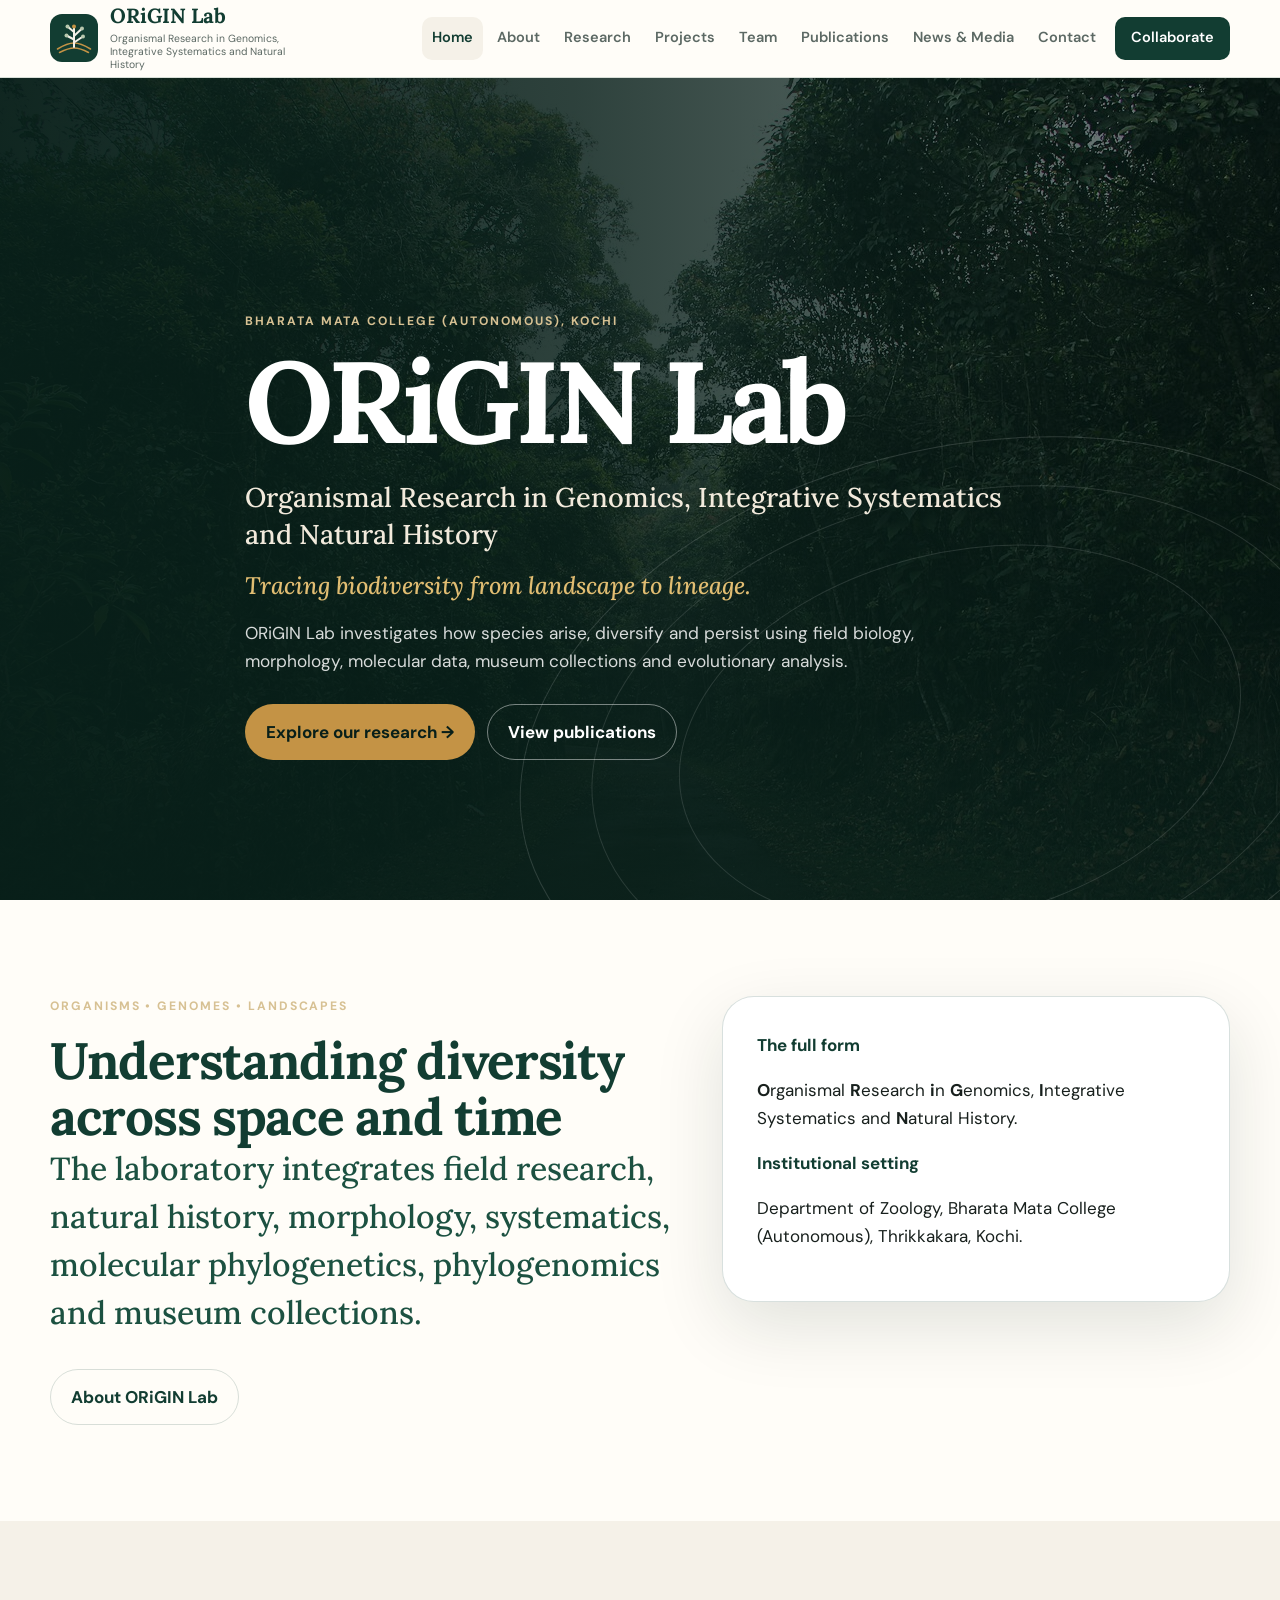
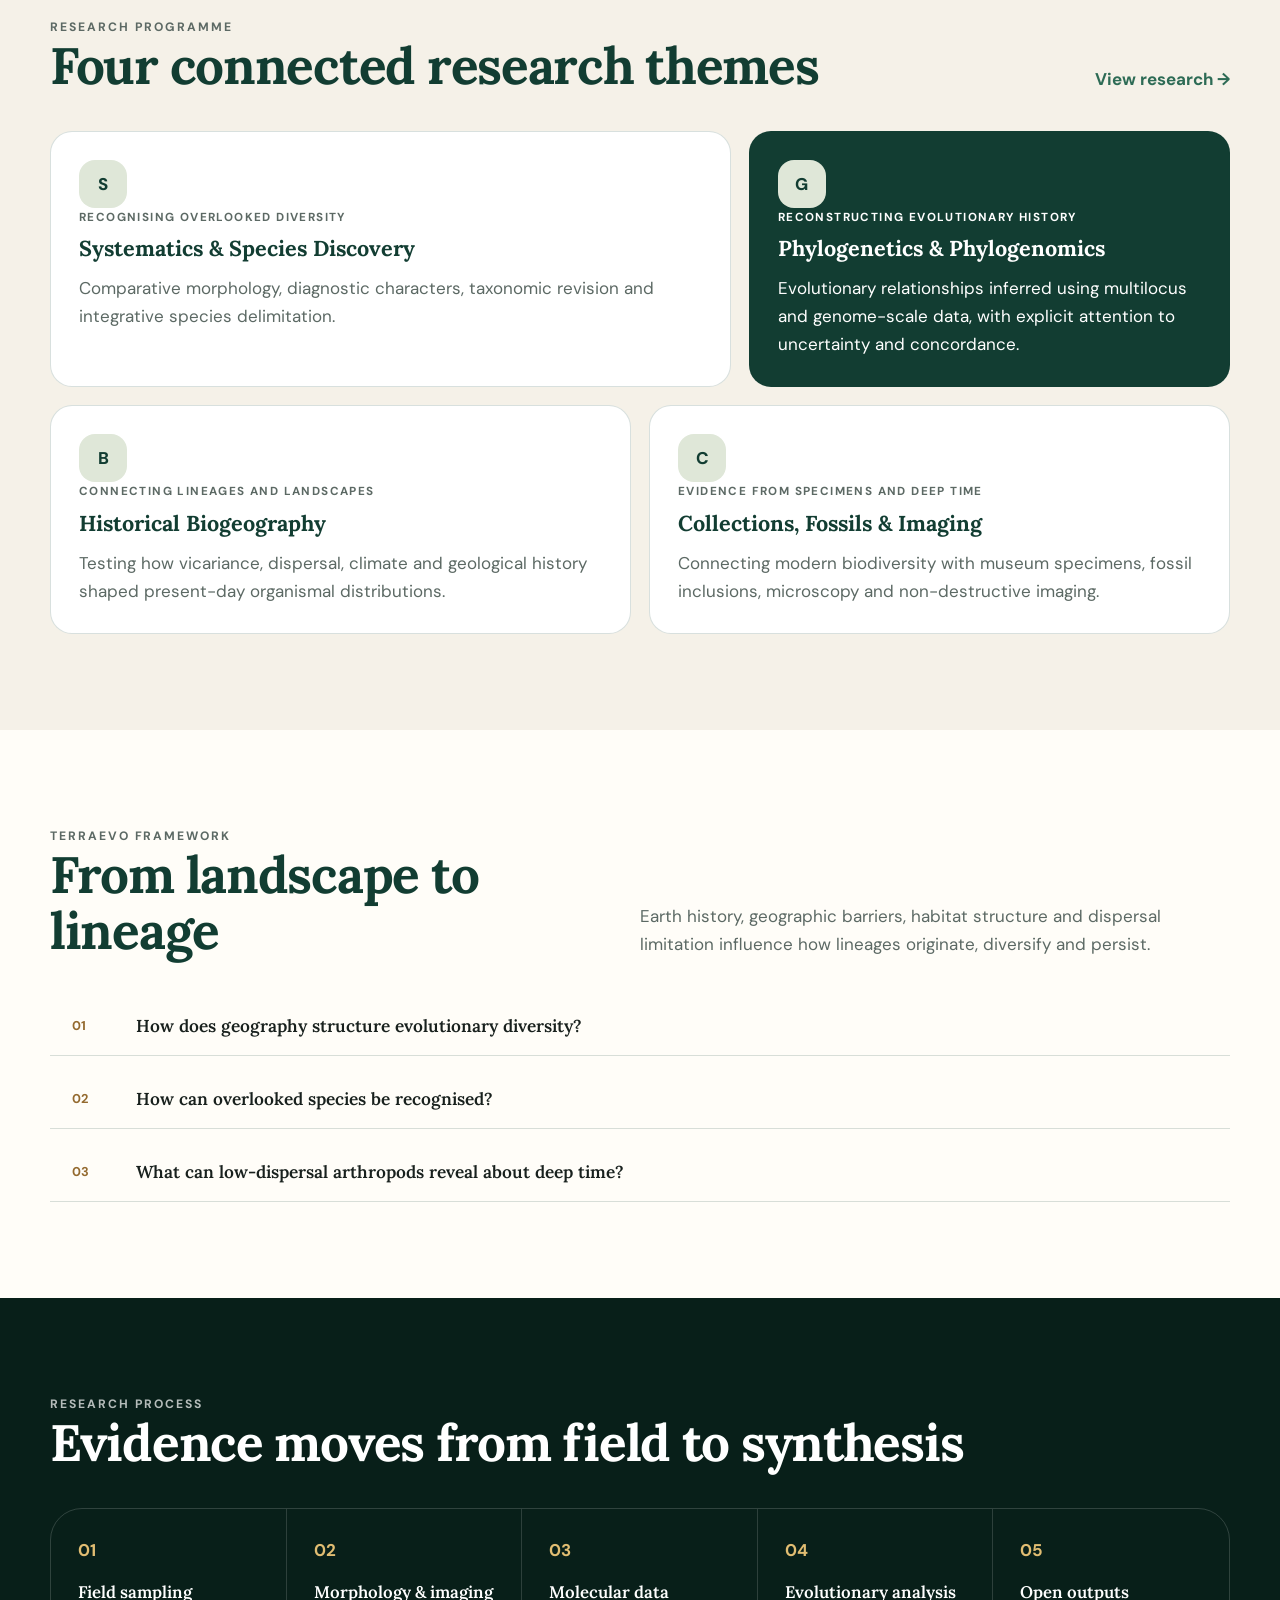
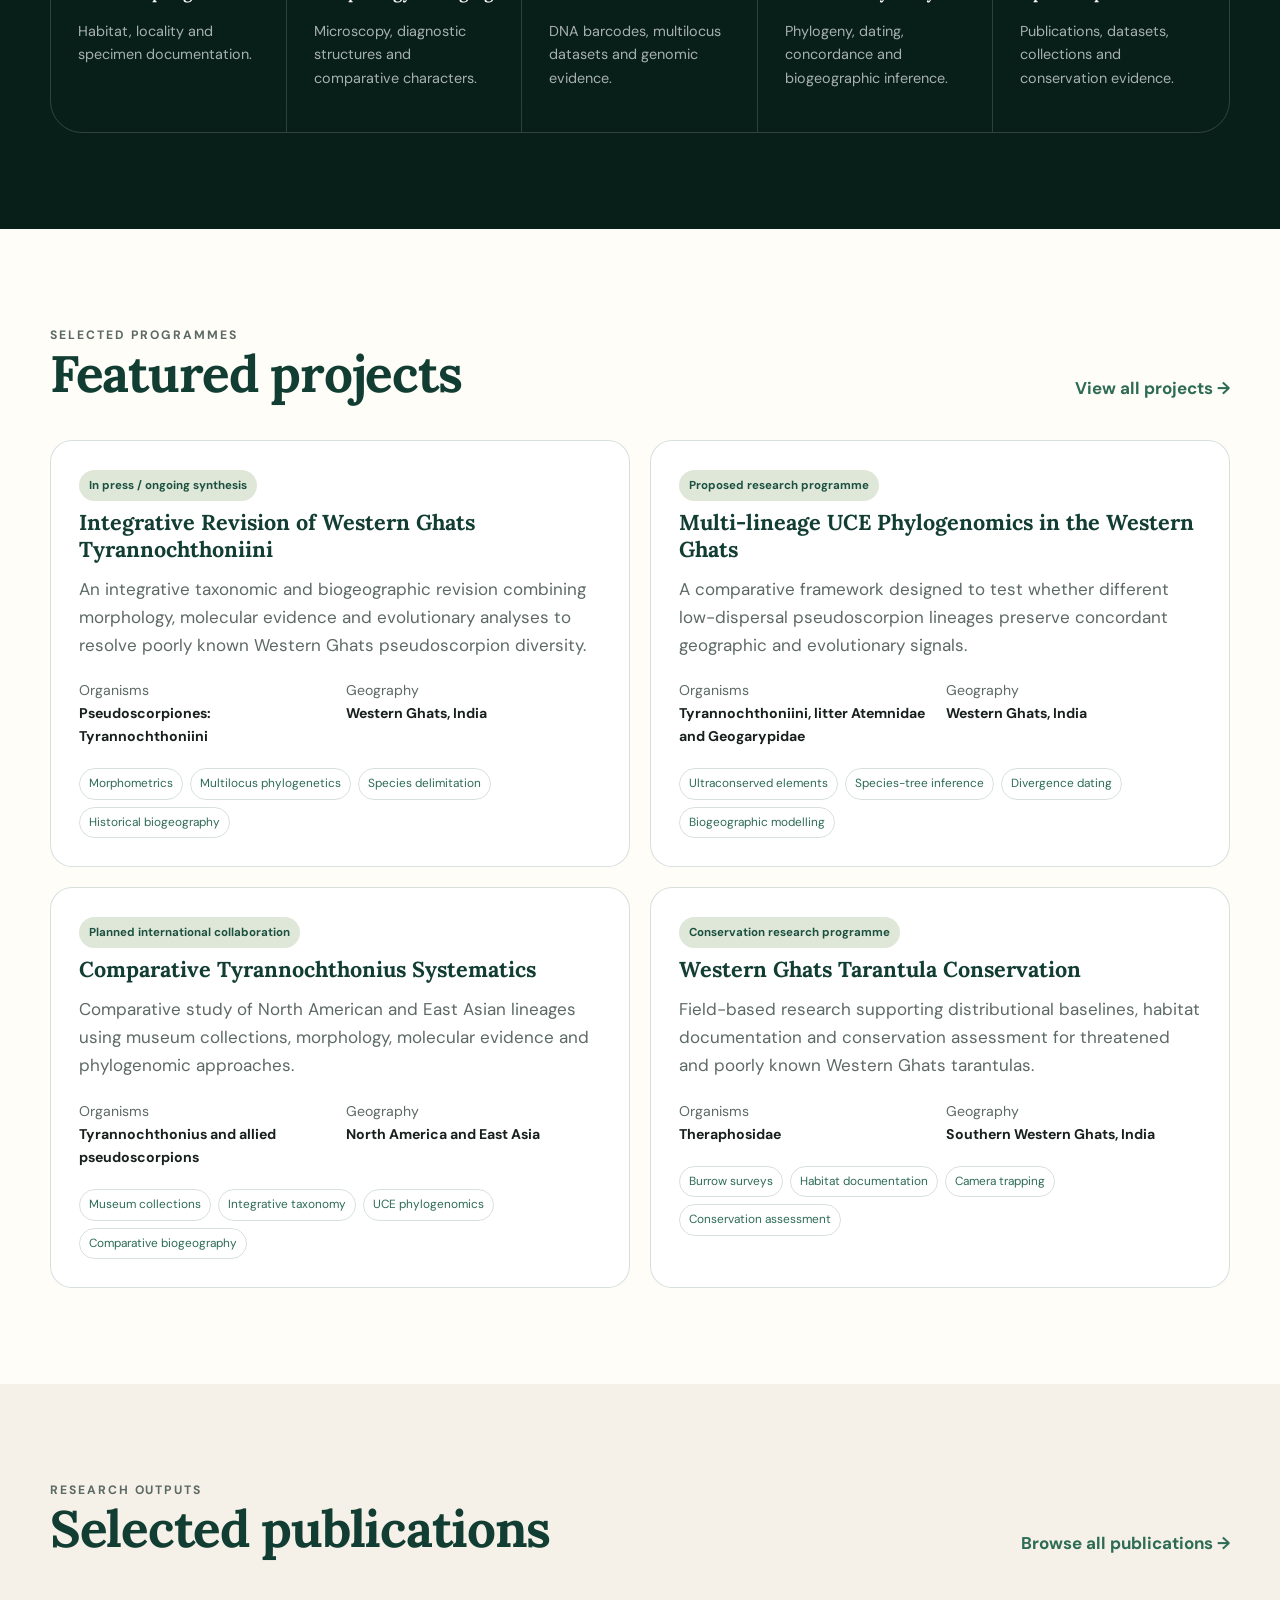
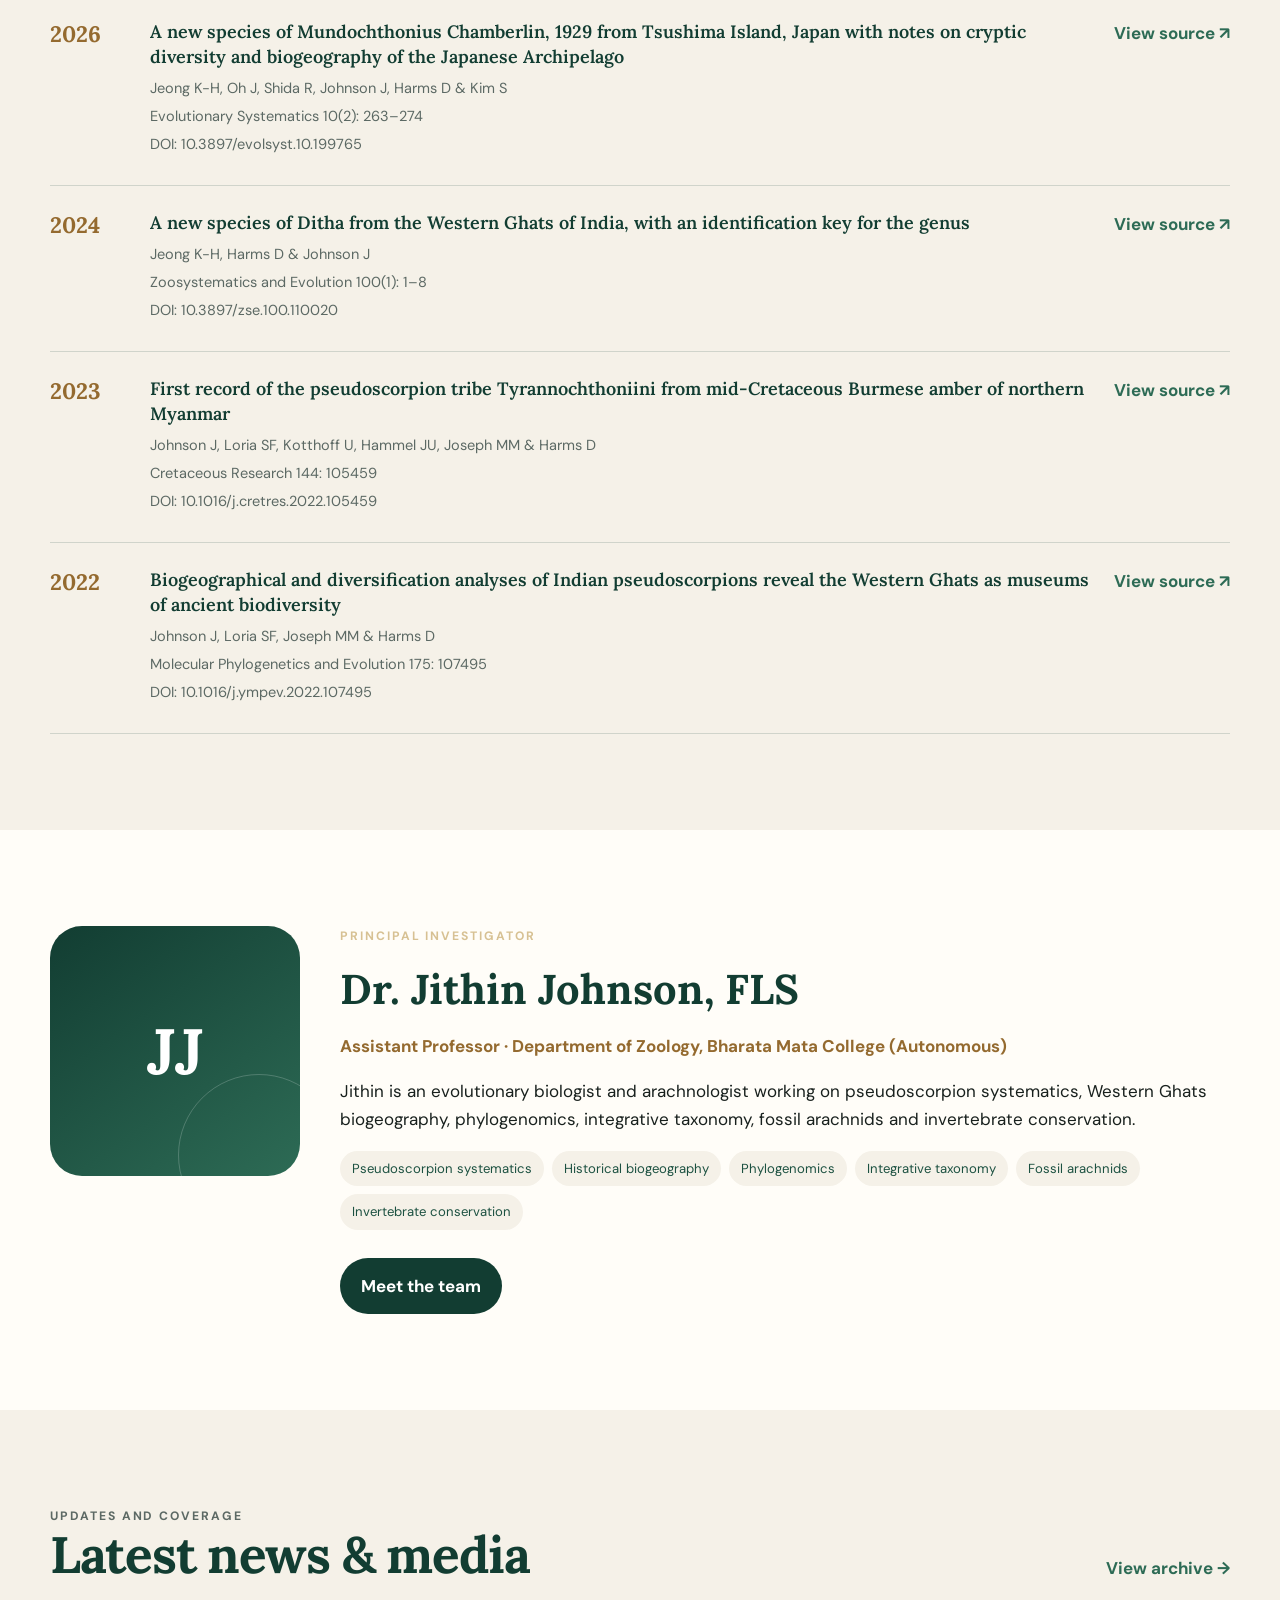
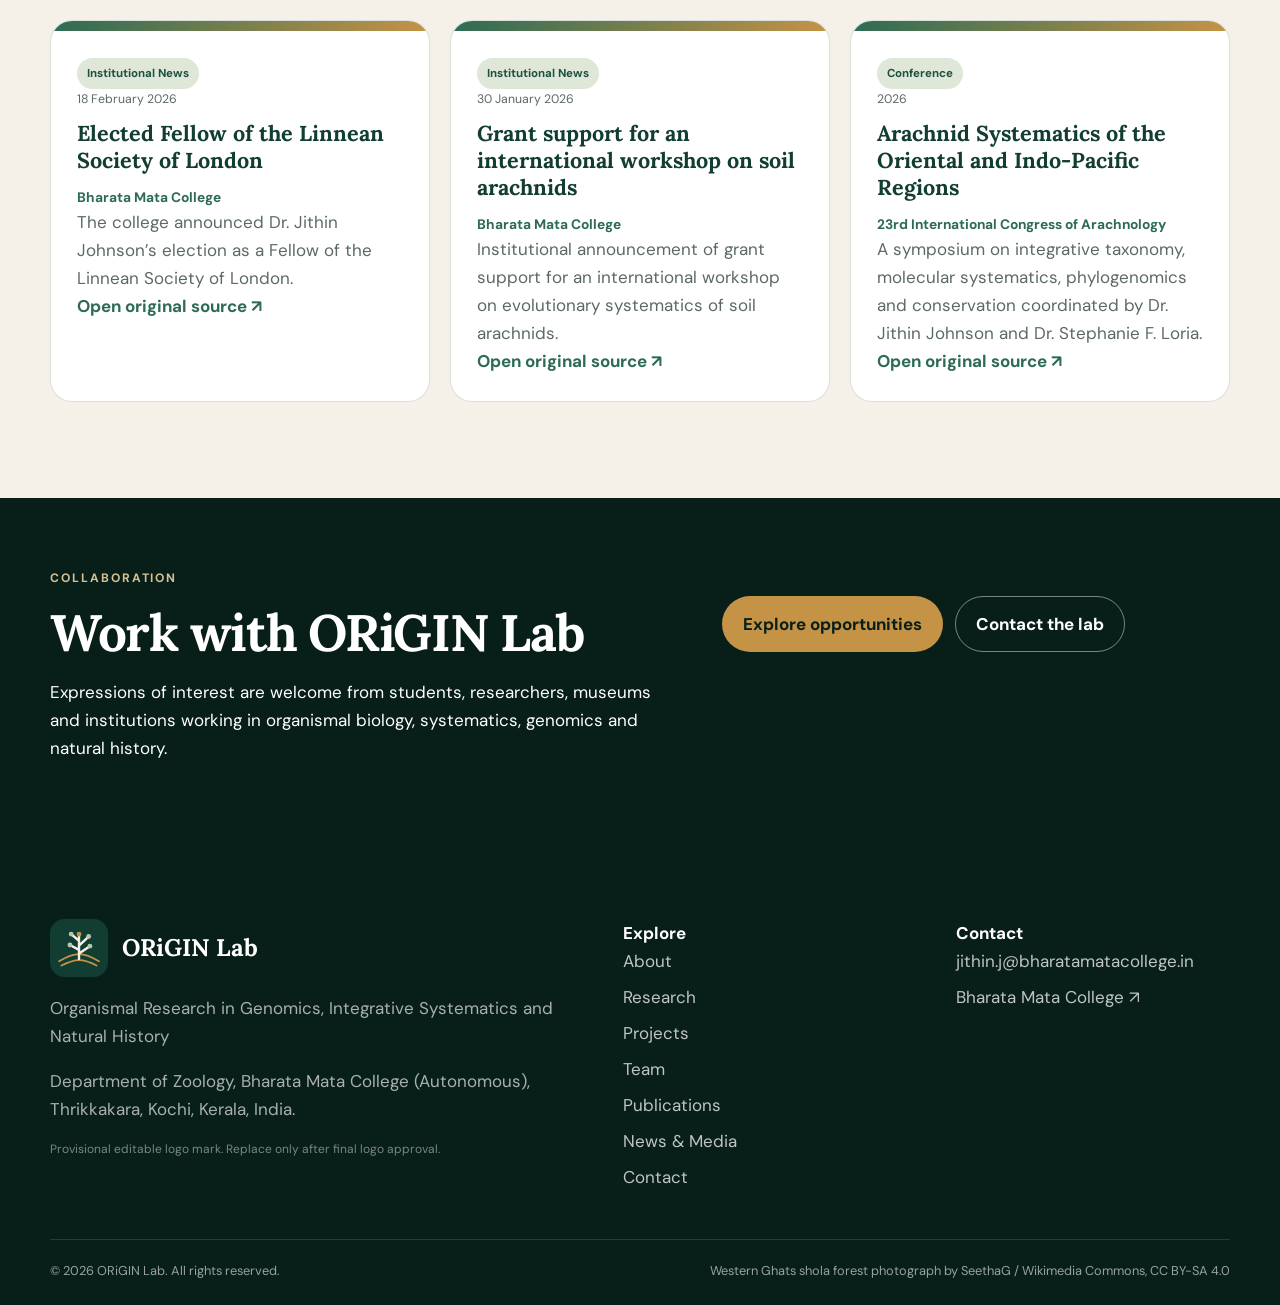
==== index.html @ a2a6fe44 "Initial site" ====
<!doctype html><html lang="en"><head><meta charset="utf-8"><meta name="viewport" content="width=device-width,initial-scale=1"><meta name="theme-color" content="#123d32"><title>ORiGIN Lab | Organismal Research in Genomics, Integrative Systematics and Natural History</title><meta name="description" content="ORiGIN Lab investigates how species arise, diversify and persist using field biology, morphology, molecular data, museum collections and evolutionary analysis."><meta name="author" content="Dr. Jithin Johnson, ORIGIN Lab"><meta name="keywords" content="ORiGIN Lab, ORIGIN Lab, Jithin Johnson, organismal biology, genomics, integrative systematics, natural history, Western Ghats, pseudoscorpions, arachnology, phylogenetics, biogeography"><meta property="og:title" content="ORiGIN Lab | Organismal Research in Genomics, Integrative Systematics and Natural History"><meta property="og:description" content="ORiGIN Lab investigates how species arise, diversify and persist using field biology, morphology, molecular data, museum collections and evolutionary analysis."><meta property="og:type" content="website"><meta property="og:image" content="assets/images/western-ghats-shola.jpg"><link rel="icon" href="assets/images/favicon.svg" type="image/svg+xml"><link rel="stylesheet" href="assets/css/styles.css"><script type="application/ld+json">{"@context": "https://schema.org", "@type": "ResearchOrganization", "name": "ORIGIN Lab", "alternateName": "ORiGIN Lab", "description": "ORiGIN Lab investigates how species arise, diversify and persist using field biology, morphology, molecular data, museum collections and evolutionary analysis.", "parentOrganization": {"@type": "CollegeOrUniversity", "name": "Bharata Mata College (Autonomous)"}, "email": "jithin.j@bharatamatacollege.in", "address": {"@type": "PostalAddress", "addressLocality": "Kochi", "addressRegion": "Kerala", "postalCode": "682021", "addressCountry": "IN"}}</script></head><body><a class="skip-link" href="#main">Skip to main content</a>
<header class="site-header"><div class="container header-inner">
<a class="brand" href="index.html"><img src="assets/images/logo-provisional.svg" alt=""><span><span class="brand-name">ORiGIN Lab</span><span class="brand-full">Organismal Research in Genomics, Integrative Systematics and Natural History</span></span></a>
<nav class="nav" aria-label="Primary navigation"><a href="index.html" aria-current="page">Home</a><a href="about/index.html">About</a><a href="research/index.html">Research</a><a href="projects/index.html">Projects</a><a href="team/index.html">Team</a><a href="publications/index.html">Publications</a><a href="news-media/index.html">News &amp; Media</a><a href="contact/index.html">Contact</a><a class="nav-cta" href="opportunities/index.html">Collaborate</a></nav>
<button class="menu-button" type="button" aria-label="Open navigation" aria-expanded="false"><span></span><span></span><span></span></button>
</div></header><main id="main"><section class="hero"><img class="hero-bg" src="assets/images/western-ghats-shola.jpg" alt="Shola forest landscape in the Western Ghats"><div class="hero-lines"></div><div class="container hero-content"><p class="eyebrow">Bharata Mata College (Autonomous), Kochi</p><h1>ORiGIN Lab</h1><p class="hero-full">Organismal Research in Genomics, Integrative Systematics and Natural History</p><p class="hero-tagline">Tracing biodiversity from landscape to lineage.</p><p class="hero-description">ORiGIN Lab investigates how species arise, diversify and persist using field biology, morphology, molecular data, museum collections and evolutionary analysis.</p><div class="actions"><a class="button" href="research/index.html">Explore our research →</a><a class="button secondary" href="publications/index.html">View publications</a></div></div></section>
<section class="section"><div class="container intro-grid"><div class="reveal"><p class="eyebrow">Organisms • Genomes • Landscapes</p><h2 class="content-title">Understanding diversity across space and time</h2><p class="lede">The laboratory integrates field research, natural history, morphology, systematics, molecular phylogenetics, phylogenomics and museum collections.</p><a class="button ghost" href="about/index.html">About ORiGIN Lab</a></div><aside class="fact-panel reveal"><strong>The full form</strong><p><b>O</b>rganismal <b>R</b>esearch <b>i</b>n <b>G</b>enomics, <b>I</b>ntegrative Systematics and <b>N</b>atural History.</p><strong>Institutional setting</strong><p>Department of Zoology, Bharata Mata College (Autonomous), Thrikkakara, Kochi.</p></aside></div></section>
<section class="section cream"><div class="container"><div class="section-head"><div><p class="eyebrow">Research programme</p><h2>Four connected research themes</h2></div><a class="text-link" href="research/index.html">View research →</a></div><div class="bento"><article class="card reveal"><div class="card-icon">S</div><p class="card-kicker">Recognising overlooked diversity</p><h3>Systematics &amp; Species Discovery</h3><p>Comparative morphology, diagnostic characters, taxonomic revision and integrative species delimitation.</p></article><article class="card reveal"><div class="card-icon">G</div><p class="card-kicker">Reconstructing evolutionary history</p><h3>Phylogenetics &amp; Phylogenomics</h3><p>Evolutionary relationships inferred using multilocus and genome-scale data, with explicit attention to uncertainty and concordance.</p></article><article class="card reveal"><div class="card-icon">B</div><p class="card-kicker">Connecting lineages and landscapes</p><h3>Historical Biogeography</h3><p>Testing how vicariance, dispersal, climate and geological history shaped present-day organismal distributions.</p></article><article class="card reveal"><div class="card-icon">C</div><p class="card-kicker">Evidence from specimens and deep time</p><h3>Collections, Fossils &amp; Imaging</h3><p>Connecting modern biodiversity with museum specimens, fossil inclusions, microscopy and non-destructive imaging.</p></article></div></div></section>
<section class="section"><div class="container"><div class="section-head"><div><p class="eyebrow">TerraEvo framework</p><h2>From landscape to lineage</h2></div><p>Earth history, geographic barriers, habitat structure and dispersal limitation influence how lineages originate, diversify and persist.</p></div><div class="question-list"><div class="question reveal">How does geography structure evolutionary diversity?</div><div class="question reveal">How can overlooked species be recognised?</div><div class="question reveal">What can low-dispersal arthropods reveal about deep time?</div></div></div></section>
<section class="section dark"><div class="container"><div class="section-head"><div><p class="eyebrow">Research process</p><h2>Evidence moves from field to synthesis</h2></div></div><div class="workflow"><article class="reveal"><span class="number">01</span><h3>Field sampling</h3><p>Habitat, locality and specimen documentation.</p></article><article class="reveal"><span class="number">02</span><h3>Morphology &amp; imaging</h3><p>Microscopy, diagnostic structures and comparative characters.</p></article><article class="reveal"><span class="number">03</span><h3>Molecular data</h3><p>DNA barcodes, multilocus datasets and genomic evidence.</p></article><article class="reveal"><span class="number">04</span><h3>Evolutionary analysis</h3><p>Phylogeny, dating, concordance and biogeographic inference.</p></article><article class="reveal"><span class="number">05</span><h3>Open outputs</h3><p>Publications, datasets, collections and conservation evidence.</p></article></div></div></section>
<section class="section"><div class="container"><div class="section-head"><div><p class="eyebrow">Selected programmes</p><h2>Featured projects</h2></div><a class="text-link" href="projects/index.html">View all projects →</a></div><div class="grid grid-2"><article class="card reveal" data-filter-target="projects" data-category="Systematics"><span class="status">In press / ongoing synthesis</span><h3>Integrative Revision of Western Ghats Tyrannochthoniini</h3><p>An integrative taxonomic and biogeographic revision combining morphology, molecular evidence and evolutionary analyses to resolve poorly known Western Ghats pseudoscorpion diversity.</p><div class="project-meta"><div><span>Organisms</span><strong>Pseudoscorpiones: Tyrannochthoniini</strong></div><div><span>Geography</span><strong>Western Ghats, India</strong></div></div><div class="tags"><span class="tag">Morphometrics</span><span class="tag">Multilocus phylogenetics</span><span class="tag">Species delimitation</span><span class="tag">Historical biogeography</span></div></article><article class="card reveal" data-filter-target="projects" data-category="Genomics"><span class="status">Proposed research programme</span><h3>Multi-lineage UCE Phylogenomics in the Western Ghats</h3><p>A comparative framework designed to test whether different low-dispersal pseudoscorpion lineages preserve concordant geographic and evolutionary signals.</p><div class="project-meta"><div><span>Organisms</span><strong>Tyrannochthoniini, litter Atemnidae and Geogarypidae</strong></div><div><span>Geography</span><strong>Western Ghats, India</strong></div></div><div class="tags"><span class="tag">Ultraconserved elements</span><span class="tag">Species-tree inference</span><span class="tag">Divergence dating</span><span class="tag">Biogeographic modelling</span></div></article><article class="card reveal" data-filter-target="projects" data-category="Biogeography"><span class="status">Planned international collaboration</span><h3>Comparative Tyrannochthonius Systematics</h3><p>Comparative study of North American and East Asian lineages using museum collections, morphology, molecular evidence and phylogenomic approaches.</p><div class="project-meta"><div><span>Organisms</span><strong>Tyrannochthonius and allied pseudoscorpions</strong></div><div><span>Geography</span><strong>North America and East Asia</strong></div></div><div class="tags"><span class="tag">Museum collections</span><span class="tag">Integrative taxonomy</span><span class="tag">UCE phylogenomics</span><span class="tag">Comparative biogeography</span></div></article><article class="card reveal" data-filter-target="projects" data-category="Conservation"><span class="status">Conservation research programme</span><h3>Western Ghats Tarantula Conservation</h3><p>Field-based research supporting distributional baselines, habitat documentation and conservation assessment for threatened and poorly known Western Ghats tarantulas.</p><div class="project-meta"><div><span>Organisms</span><strong>Theraphosidae</strong></div><div><span>Geography</span><strong>Southern Western Ghats, India</strong></div></div><div class="tags"><span class="tag">Burrow surveys</span><span class="tag">Habitat documentation</span><span class="tag">Camera trapping</span><span class="tag">Conservation assessment</span></div></article></div></div></section>
<section class="section cream"><div class="container"><div class="section-head"><div><p class="eyebrow">Research outputs</p><h2>Selected publications</h2></div><a class="text-link" href="publications/index.html">Browse all publications →</a></div><article class="publication reveal" data-filter-target="publications" data-category="Systematics"><div class="pub-year">2026</div><div><h3>A new species of Mundochthonius Chamberlin, 1929 from Tsushima Island, Japan with notes on cryptic diversity and biogeography of the Japanese Archipelago</h3><p>Jeong K-H, Oh J, Shida R, Johnson J, Harms D &amp; Kim S</p><p>Evolutionary Systematics 10(2): 263–274</p><p>DOI: 10.3897/evolsyst.10.199765</p></div><a class="external" href="https://doi.org/10.3897/evolsyst.10.199765" target="_blank" rel="noopener noreferrer">View source ↗</a></article><article class="publication reveal" data-filter-target="publications" data-category="Systematics"><div class="pub-year">2024</div><div><h3>A new species of Ditha from the Western Ghats of India, with an identification key for the genus</h3><p>Jeong K-H, Harms D &amp; Johnson J</p><p>Zoosystematics and Evolution 100(1): 1–8</p><p>DOI: 10.3897/zse.100.110020</p></div><a class="external" href="https://doi.org/10.3897/zse.100.110020" target="_blank" rel="noopener noreferrer">View source ↗</a></article><article class="publication reveal" data-filter-target="publications" data-category="Fossils"><div class="pub-year">2023</div><div><h3>First record of the pseudoscorpion tribe Tyrannochthoniini from mid-Cretaceous Burmese amber of northern Myanmar</h3><p>Johnson J, Loria SF, Kotthoff U, Hammel JU, Joseph MM &amp; Harms D</p><p>Cretaceous Research 144: 105459</p><p>DOI: 10.1016/j.cretres.2022.105459</p></div><a class="external" href="https://doi.org/10.1016/j.cretres.2022.105459" target="_blank" rel="noopener noreferrer">View source ↗</a></article><article class="publication reveal" data-filter-target="publications" data-category="Biogeography"><div class="pub-year">2022</div><div><h3>Biogeographical and diversification analyses of Indian pseudoscorpions reveal the Western Ghats as museums of ancient biodiversity</h3><p>Johnson J, Loria SF, Joseph MM &amp; Harms D</p><p>Molecular Phylogenetics and Evolution 175: 107495</p><p>DOI: 10.1016/j.ympev.2022.107495</p></div><a class="external" href="https://doi.org/10.1016/j.ympev.2022.107495" target="_blank" rel="noopener noreferrer">View source ↗</a></article></div></section>
<section class="section"><div class="container profile"><div class="profile-visual reveal"><span>JJ</span></div><div class="reveal"><p class="eyebrow">Principal investigator</p><h2>Dr. Jithin Johnson, FLS</h2><p class="role">Assistant Professor · Department of Zoology, Bharata Mata College (Autonomous)</p><p>Jithin is an evolutionary biologist and arachnologist working on pseudoscorpion systematics, Western Ghats biogeography, phylogenomics, integrative taxonomy, fossil arachnids and invertebrate conservation.</p><ul class="pill-list"><li>Pseudoscorpion systematics</li><li>Historical biogeography</li><li>Phylogenomics</li><li>Integrative taxonomy</li><li>Fossil arachnids</li><li>Invertebrate conservation</li></ul><div class="actions"><a class="button dark" href="team/index.html">Meet the team</a></div></div></div></section>
<section class="section cream"><div class="container"><div class="section-head"><div><p class="eyebrow">Updates and coverage</p><h2>Latest news & media</h2></div><a class="text-link" href="news-media/index.html">View archive →</a></div><div class="grid grid-3"><article class="card news-card reveal" data-filter-target="news" data-category="Institutional News"><div class="news-band"></div><div class="news-card-body"><span class="status">Institutional News</span><p class="news-date">18 February 2026</p><h3>Elected Fellow of the Linnean Society of London</h3><p class="publisher">Bharata Mata College</p><p>The college announced Dr. Jithin Johnson’s election as a Fellow of the Linnean Society of London.</p><p><a class="text-link" href="https://www.bharatamatacollege.in/our-happenings-detail/we-are-immensely-proud-to-announce-that-dr-jithin-johnson-assistant-professor-in-the-department-of-zoology-at-bharata-mata-college-has-been-elected-as-a-fellow-of-the-linnean-society-fls-of-london" target="_blank" rel="noopener noreferrer">Open original source ↗</a></p></div></article><article class="card news-card reveal" data-filter-target="news" data-category="Institutional News"><div class="news-band"></div><div class="news-card-body"><span class="status">Institutional News</span><p class="news-date">30 January 2026</p><h3>Grant support for an international workshop on soil arachnids</h3><p class="publisher">Bharata Mata College</p><p>Institutional announcement of grant support for an international workshop on evolutionary systematics of soil arachnids.</p><p><a class="text-link" href="https://www.bharatamatacollege.in/our-happenings-detail/congratulations-dr-jithin-johnson-for-winning-a-grant-of-2000-us-dollars" target="_blank" rel="noopener noreferrer">Open original source ↗</a></p></div></article><article class="card news-card reveal" data-filter-target="news" data-category="Conference"><div class="news-band"></div><div class="news-card-body"><span class="status">Conference</span><p class="news-date">2026</p><h3>Arachnid Systematics of the Oriental and Indo-Pacific Regions</h3><p class="publisher">23rd International Congress of Arachnology</p><p>A symposium on integrative taxonomy, molecular systematics, phylogenomics and conservation coordinated by Dr. Jithin Johnson and Dr. Stephanie F. Loria.</p><p><a class="text-link" href="https://www.ica2026.in/symposia.asp" target="_blank" rel="noopener noreferrer">Open original source ↗</a></p></div></article></div></div></section>
<section class="section dark compact"><div class="container intro-grid"><div><p class="eyebrow">Collaboration</p><h2 class="content-title">Work with ORiGIN Lab</h2><p>Expressions of interest are welcome from students, researchers, museums and institutions working in organismal biology, systematics, genomics and natural history.</p></div><div class="actions"><a class="button" href="opportunities/index.html">Explore opportunities</a><a class="button secondary" href="contact/index.html">Contact the lab</a></div></div></section></main><footer class="site-footer"><div class="container"><div class="footer-grid">
<div><div class="footer-brand"><img src="assets/images/logo-provisional.svg" alt=""><strong>ORiGIN Lab</strong></div><p class="footer-full">Organismal Research in Genomics, Integrative Systematics and Natural History</p><p class="footer-full">Department of Zoology, Bharata Mata College (Autonomous), Thrikkakara, Kochi, Kerala, India.</p><p class="provisional-note">Provisional editable logo mark. Replace only after final logo approval.</p></div>
<div><strong>Explore</strong><div class="footer-links"><a href="about/index.html">About</a><a href="research/index.html">Research</a><a href="projects/index.html">Projects</a><a href="team/index.html">Team</a><a href="publications/index.html">Publications</a><a href="news-media/index.html">News &amp; Media</a><a href="contact/index.html">Contact</a></div></div>
<div><strong>Contact</strong><div class="footer-links"><a href="mailto:jithin.j@bharatamatacollege.in">jithin.j@bharatamatacollege.in</a><a href="https://www.bharatamatacollege.in/" target="_blank" rel="noopener noreferrer">Bharata Mata College ↗</a></div></div>
</div><div class="footer-bottom"><span>© 2026 ORiGIN Lab. All rights reserved.</span><span>Western Ghats shola forest photograph by SeethaG / Wikimedia Commons, CC BY-SA 4.0</span></div></div></footer><script src="assets/js/main.js" defer></script></body></html>
---- assets/css/styles.css ----
@import url('https://fonts.googleapis.com/css2?family=DM+Sans:wght@400;500;600;700&family=Lora:ital,wght@0,500;0,600;0,700;1,500&display=swap');
:root{--forest-950:#081f19;--forest-900:#123d32;--forest-800:#1c5141;--forest-700:#2d6b55;--moss:#839a72;--moss-soft:#dfe7d8;--amber:#c49345;--amber-dark:#946a2f;--cream:#f5f1e8;--paper:#fffdf8;--ink:#18201d;--muted:#5c6964;--line:rgba(18,61,50,.16);--white:#fff;--shadow:0 24px 70px rgba(8,31,25,.12);--radius-xl:32px;--radius-lg:22px;--radius-md:14px;--container:1180px;--header:78px}
*{box-sizing:border-box}html{scroll-behavior:smooth}body{margin:0;background:var(--paper);color:var(--ink);font-family:'DM Sans',system-ui,sans-serif;font-size:17px;line-height:1.65}body.nav-open{overflow:hidden}a{color:inherit}img{max-width:100%;display:block}button,input,select,textarea{font:inherit}.container{width:min(calc(100% - 40px),var(--container));margin:auto}.skip-link{position:fixed;top:-80px;left:16px;background:white;padding:12px 16px;z-index:1000;border-radius:10px}.skip-link:focus{top:12px}.site-header{height:var(--header);position:sticky;top:0;z-index:100;background:rgba(255,253,248,.92);backdrop-filter:blur(16px);border-bottom:1px solid var(--line)}.header-inner{height:100%;display:flex;align-items:center;gap:28px}.brand{display:flex;align-items:center;gap:12px;text-decoration:none;min-width:245px}.brand img{width:48px;height:48px}.brand-name{font:700 1.28rem 'Lora',serif;color:var(--forest-900);display:block;line-height:1}.brand-full{display:block;font-size:.65rem;line-height:1.25;color:var(--muted);max-width:210px;margin-top:5px}.nav{display:flex;align-items:center;gap:4px;margin-left:auto}.nav a{padding:9px 10px;text-decoration:none;font-size:.91rem;font-weight:600;color:var(--muted);border-radius:10px}.nav a:hover,.nav a[aria-current=page]{background:var(--cream);color:var(--forest-900)}.nav .nav-cta{background:var(--forest-900);color:#fff;padding-inline:16px;margin-left:5px}.nav .nav-cta:hover{background:var(--forest-700);color:#fff}.menu-button{display:none;margin-left:auto;border:1px solid var(--line);background:white;border-radius:12px;padding:10px;cursor:pointer}.menu-button span{display:block;width:24px;height:2px;background:var(--forest-900);margin:5px}
.hero{min-height:calc(100vh - var(--header));position:relative;display:grid;align-items:end;color:#fff;overflow:hidden;background:var(--forest-950)}.hero-bg{position:absolute;inset:0;width:100%;height:100%;object-fit:cover;opacity:.64}.hero:after{content:'';position:absolute;inset:0;background:linear-gradient(90deg,rgba(8,31,25,.95) 0%,rgba(8,31,25,.76) 45%,rgba(8,31,25,.28) 100%),linear-gradient(0deg,rgba(8,31,25,.75),transparent 58%)}.hero-lines{position:absolute;inset:auto -10% -15% 40%;height:70%;border:1px solid rgba(255,255,255,.14);border-radius:50%;transform:rotate(-14deg);z-index:1}.hero-lines:before,.hero-lines:after{content:'';position:absolute;border:1px solid rgba(255,255,255,.12);border-radius:50%;inset:8%}.hero-lines:after{inset:18%}.hero-content{position:relative;z-index:2;padding:clamp(90px,13vw,170px) 0 74px;max-width:790px}.eyebrow{font-weight:700;text-transform:uppercase;letter-spacing:.16em;font-size:.76rem;color:#d7c193;margin:0 0 16px}.hero h1{font:700 clamp(3.4rem,9vw,7.5rem)/.94 'Lora',serif;margin:0;letter-spacing:-.045em}.hero-full{font:500 clamp(1.12rem,2.3vw,1.7rem)/1.35 'Lora',serif;max-width:760px;color:#f2eadc;margin:24px 0 0}.hero-tagline{font:italic 500 clamp(1.18rem,2vw,1.5rem) 'Lora',serif;color:#e1bd72;margin:18px 0 0}.hero-description{max-width:690px;color:rgba(255,255,255,.84);font-size:1.08rem}.actions{display:flex;flex-wrap:wrap;gap:12px;margin-top:28px}.button{display:inline-flex;align-items:center;gap:9px;text-decoration:none;border-radius:999px;padding:13px 20px;background:var(--amber);color:var(--forest-950);font-weight:700;border:1px solid transparent}.button:hover{transform:translateY(-2px);box-shadow:0 12px 30px rgba(0,0,0,.16)}.button.secondary{background:transparent;color:#fff;border-color:rgba(255,255,255,.45)}.button.dark{background:var(--forest-900);color:#fff}.button.ghost{background:transparent;border-color:var(--line);color:var(--forest-900)}
.page-hero{padding:86px 0 72px;background:var(--cream);position:relative;overflow:hidden}.page-hero:after{content:'';position:absolute;width:460px;height:460px;border:1px solid rgba(18,61,50,.1);border-radius:50%;right:-180px;top:-230px;box-shadow:0 0 0 45px rgba(18,61,50,.025),0 0 0 90px rgba(18,61,50,.02)}.page-hero h1{font:700 clamp(2.6rem,6vw,5rem)/1 'Lora',serif;color:var(--forest-900);margin:0}.page-hero p{font:500 1.2rem 'Lora',serif;color:var(--muted);max-width:780px;margin:18px 0 0}.breadcrumbs{font-size:.8rem;margin-bottom:20px;color:var(--forest-700)}.breadcrumbs a{text-decoration:none}.section{padding:96px 0}.section.compact{padding:70px 0}.section.dark{background:var(--forest-950);color:white}.section.cream{background:var(--cream)}.section-head{display:flex;align-items:end;justify-content:space-between;gap:25px;margin-bottom:38px}.section-head h2,.content-title{font:700 clamp(2rem,4vw,3.45rem)/1.1 'Lora',serif;margin:0;color:var(--forest-900);letter-spacing:-.025em}.dark .section-head h2,.dark .content-title{color:white}.section-head p{max-width:590px;color:var(--muted);margin:0}.dark .section-head p{color:rgba(255,255,255,.7)}.text-link{font-weight:700;color:var(--forest-700);text-decoration:none}.intro-grid{display:grid;grid-template-columns:1.1fr .9fr;gap:50px;align-items:start}.lede{font:500 clamp(1.4rem,2.5vw,2rem)/1.5 'Lora',serif;color:var(--forest-800);margin-top:0}.fact-panel{background:white;border:1px solid var(--line);border-radius:var(--radius-xl);padding:34px;box-shadow:var(--shadow)}.fact-panel strong{display:block;color:var(--forest-900);margin-bottom:8px}.grid{display:grid;gap:20px}.grid-2{grid-template-columns:repeat(2,minmax(0,1fr))}.grid-3{grid-template-columns:repeat(3,minmax(0,1fr))}.grid-4{grid-template-columns:repeat(4,minmax(0,1fr))}.card{border:1px solid var(--line);border-radius:var(--radius-lg);padding:28px;background:white;position:relative;overflow:hidden;transition:.25s ease}.card:hover{transform:translateY(-5px);box-shadow:var(--shadow);border-color:rgba(18,61,50,.3)}.card h3{font:700 1.35rem/1.25 'Lora',serif;color:var(--forest-900);margin:8px 0 12px}.card p{color:var(--muted);margin:0}.card-kicker{font-size:.73rem;text-transform:uppercase;letter-spacing:.12em;color:var(--amber-dark);font-weight:700}.card-icon{width:48px;height:48px;border-radius:16px;background:var(--moss-soft);display:grid;place-items:center;color:var(--forest-900);font-weight:800}.card-link{position:absolute;inset:0;z-index:1}.card .inline-link{position:relative;z-index:2}.bento{display:grid;grid-template-columns:repeat(12,1fr);gap:18px}.bento .card:nth-child(1){grid-column:span 7}.bento .card:nth-child(2){grid-column:span 5;background:var(--forest-900);color:#fff}.bento .card:nth-child(2) h3,.bento .card:nth-child(2) p{color:#fff}.bento .card:nth-child(3),.bento .card:nth-child(4){grid-column:span 6}.question-list{display:grid;gap:14px;counter-reset:q}.question{display:grid;grid-template-columns:46px 1fr;align-items:center;gap:18px;padding:18px 22px;border-bottom:1px solid var(--line);font:600 1.08rem 'Lora',serif}.question:before{counter-increment:q;content:counter(q,decimal-leading-zero);font:700 .8rem 'DM Sans';color:var(--amber-dark)}.workflow{display:grid;grid-template-columns:repeat(5,1fr);gap:0;border:1px solid rgba(255,255,255,.16);border-radius:var(--radius-xl);overflow:hidden}.workflow article{padding:27px;border-right:1px solid rgba(255,255,255,.15)}.workflow article:last-child{border:0}.workflow .number{color:#e1bd72;font-weight:700}.workflow h3{font:600 1.05rem 'Lora',serif}.workflow p{font-size:.9rem;color:rgba(255,255,255,.65)}
.status{display:inline-flex;border-radius:999px;padding:6px 10px;background:var(--moss-soft);color:var(--forest-800);font-size:.72rem;font-weight:700}.project-meta{display:grid;grid-template-columns:1fr 1fr;gap:12px;margin:20px 0;font-size:.88rem}.project-meta span{display:block;color:var(--muted)}.project-meta strong{display:block;color:var(--ink)}.tags{display:flex;flex-wrap:wrap;gap:7px;margin-top:18px}.tag{font-size:.74rem;border:1px solid var(--line);padding:5px 9px;border-radius:999px;color:var(--forest-700)}.publication{display:grid;grid-template-columns:78px 1fr auto;gap:22px;padding:24px 0;border-bottom:1px solid var(--line);align-items:start}.pub-year{font:700 1.4rem 'Lora',serif;color:var(--amber-dark)}.publication h3{font:600 1.12rem/1.4 'Lora',serif;margin:0 0 8px;color:var(--forest-900)}.publication p{margin:4px 0;color:var(--muted);font-size:.91rem}.external{white-space:nowrap;text-decoration:none;font-weight:700;color:var(--forest-700)}.filters{display:flex;gap:9px;flex-wrap:wrap;margin-bottom:28px}.filter{border:1px solid var(--line);background:white;padding:8px 14px;border-radius:999px;cursor:pointer;color:var(--forest-800);font-weight:600}.filter.active{background:var(--forest-900);color:white}.hidden{display:none!important}.profile{display:grid;grid-template-columns:250px 1fr;gap:40px;align-items:start}.profile-visual{aspect-ratio:1;border-radius:var(--radius-xl);background:linear-gradient(145deg,var(--forest-900),var(--forest-700));display:grid;place-items:center;position:relative;overflow:hidden}.profile-visual span{font:700 4rem 'Lora';color:white}.profile-visual:after{content:'';position:absolute;width:160px;height:160px;border:1px solid rgba(255,255,255,.2);border-radius:50%;bottom:-60px;right:-40px}.profile h2{font:700 2.6rem 'Lora',serif;margin:0;color:var(--forest-900)}.role{color:var(--amber-dark);font-weight:700}.pill-list{display:flex;flex-wrap:wrap;gap:8px;padding:0;list-style:none}.pill-list li{background:var(--cream);border-radius:999px;padding:7px 12px;font-size:.82rem;color:var(--forest-800)}.profile-links{display:flex;gap:10px;flex-wrap:wrap;margin-top:20px}.collaborator{display:flex;flex-direction:column;min-height:310px}.collaborator .country{color:var(--amber-dark);font-size:.75rem;text-transform:uppercase;letter-spacing:.1em;font-weight:700}.collaborator a{margin-top:auto;padding-top:18px;text-decoration:none;font-weight:700;color:var(--forest-700)}.empty-state{padding:34px;border:1px dashed rgba(18,61,50,.3);border-radius:var(--radius-lg);text-align:center;color:var(--muted);background:rgba(245,241,232,.5)}.news-card{padding:0}.news-card-body{padding:26px}.news-date{font-size:.77rem;color:var(--muted)}.news-card h3{margin-top:10px}.news-card .publisher{font-weight:700;color:var(--forest-700);font-size:.86rem}.news-band{height:10px;background:linear-gradient(90deg,var(--forest-700),var(--amber))}.opportunity{border-left:4px solid var(--amber)}.contact-layout{display:grid;grid-template-columns:.8fr 1.2fr;gap:40px}.contact-card{background:var(--forest-900);color:white;padding:38px;border-radius:var(--radius-xl)}.contact-card h2{font:700 2rem 'Lora';margin-top:0}.contact-card a{color:#e1bd72}.form{display:grid;gap:18px}.field{display:grid;gap:7px}.field label{font-weight:700;color:var(--forest-900)}.field input,.field select,.field textarea{width:100%;border:1px solid var(--line);border-radius:12px;padding:13px;background:white;color:var(--ink)}.field textarea{min-height:150px;resize:vertical}.form-note{font-size:.82rem;color:var(--muted)}
.site-footer{background:var(--forest-950);color:#fff;padding:70px 0 24px}.footer-grid{display:grid;grid-template-columns:1.5fr .8fr .8fr;gap:60px}.footer-brand{display:flex;align-items:center;gap:14px}.footer-brand img{width:58px}.footer-brand strong{font:700 1.5rem 'Lora'}.footer-full{color:rgba(255,255,255,.65);max-width:560px}.footer-links{display:grid;gap:8px}.footer-links a{text-decoration:none;color:rgba(255,255,255,.74)}.footer-links a:hover{color:white}.footer-bottom{border-top:1px solid rgba(255,255,255,.13);margin-top:48px;padding-top:20px;display:flex;justify-content:space-between;gap:20px;color:rgba(255,255,255,.58);font-size:.8rem}.provisional-note{font-size:.75rem;color:rgba(255,255,255,.46)}
.reveal{opacity:0;transform:translateY(16px);transition:.65s ease}.reveal.visible{opacity:1;transform:none}@media(prefers-reduced-motion:reduce){*{scroll-behavior:auto!important;transition:none!important}.reveal{opacity:1;transform:none}}
@media(max-width:1000px){.nav{display:none;position:fixed;inset:var(--header) 0 0;background:var(--paper);padding:25px;flex-direction:column;align-items:stretch}.nav.open{display:flex}.nav a{padding:14px}.menu-button{display:block}.brand-full{display:none}.brand{min-width:auto}.grid-4{grid-template-columns:repeat(2,1fr)}.grid-3{grid-template-columns:repeat(2,1fr)}.workflow{grid-template-columns:repeat(2,1fr)}.workflow article{border-bottom:1px solid rgba(255,255,255,.15)}.bento .card{grid-column:span 6!important}}
@media(max-width:720px){body{font-size:16px}.container{width:min(calc(100% - 28px),var(--container))}.section{padding:70px 0}.hero{min-height:720px}.hero-content{padding-bottom:54px}.hero h1{font-size:clamp(3.1rem,16vw,5.2rem)}.page-hero{padding:62px 0}.intro-grid,.profile,.contact-layout{grid-template-columns:1fr}.profile-visual{max-width:250px}.grid-2,.grid-3,.grid-4{grid-template-columns:1fr}.bento{grid-template-columns:1fr}.bento .card{grid-column:auto!important}.workflow{grid-template-columns:1fr}.workflow article{border-right:0}.publication{grid-template-columns:58px 1fr}.publication .external{grid-column:2}.project-meta{grid-template-columns:1fr}.section-head{align-items:start;flex-direction:column}.footer-grid{grid-template-columns:1fr;gap:32px}.footer-bottom{flex-direction:column}.actions{align-items:stretch}.actions .button{justify-content:center}.brand-name{font-size:1.15rem}}
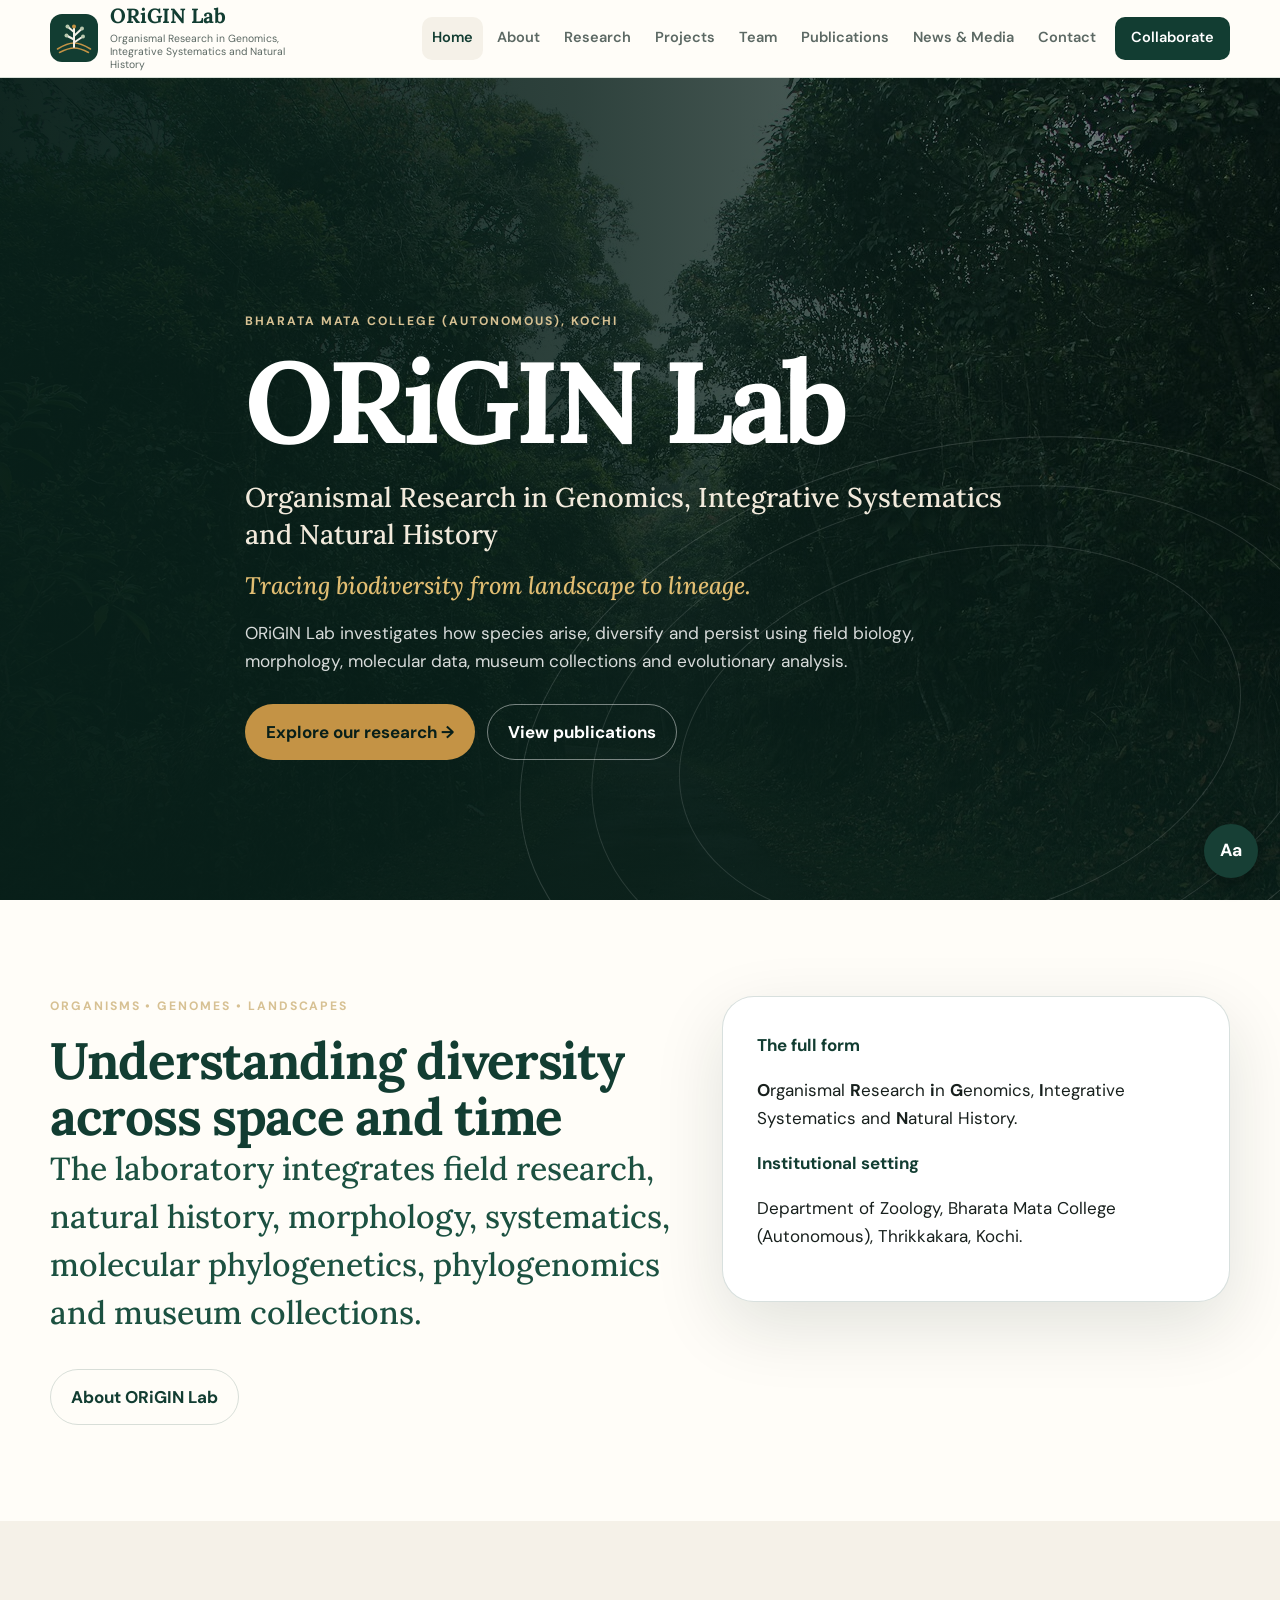
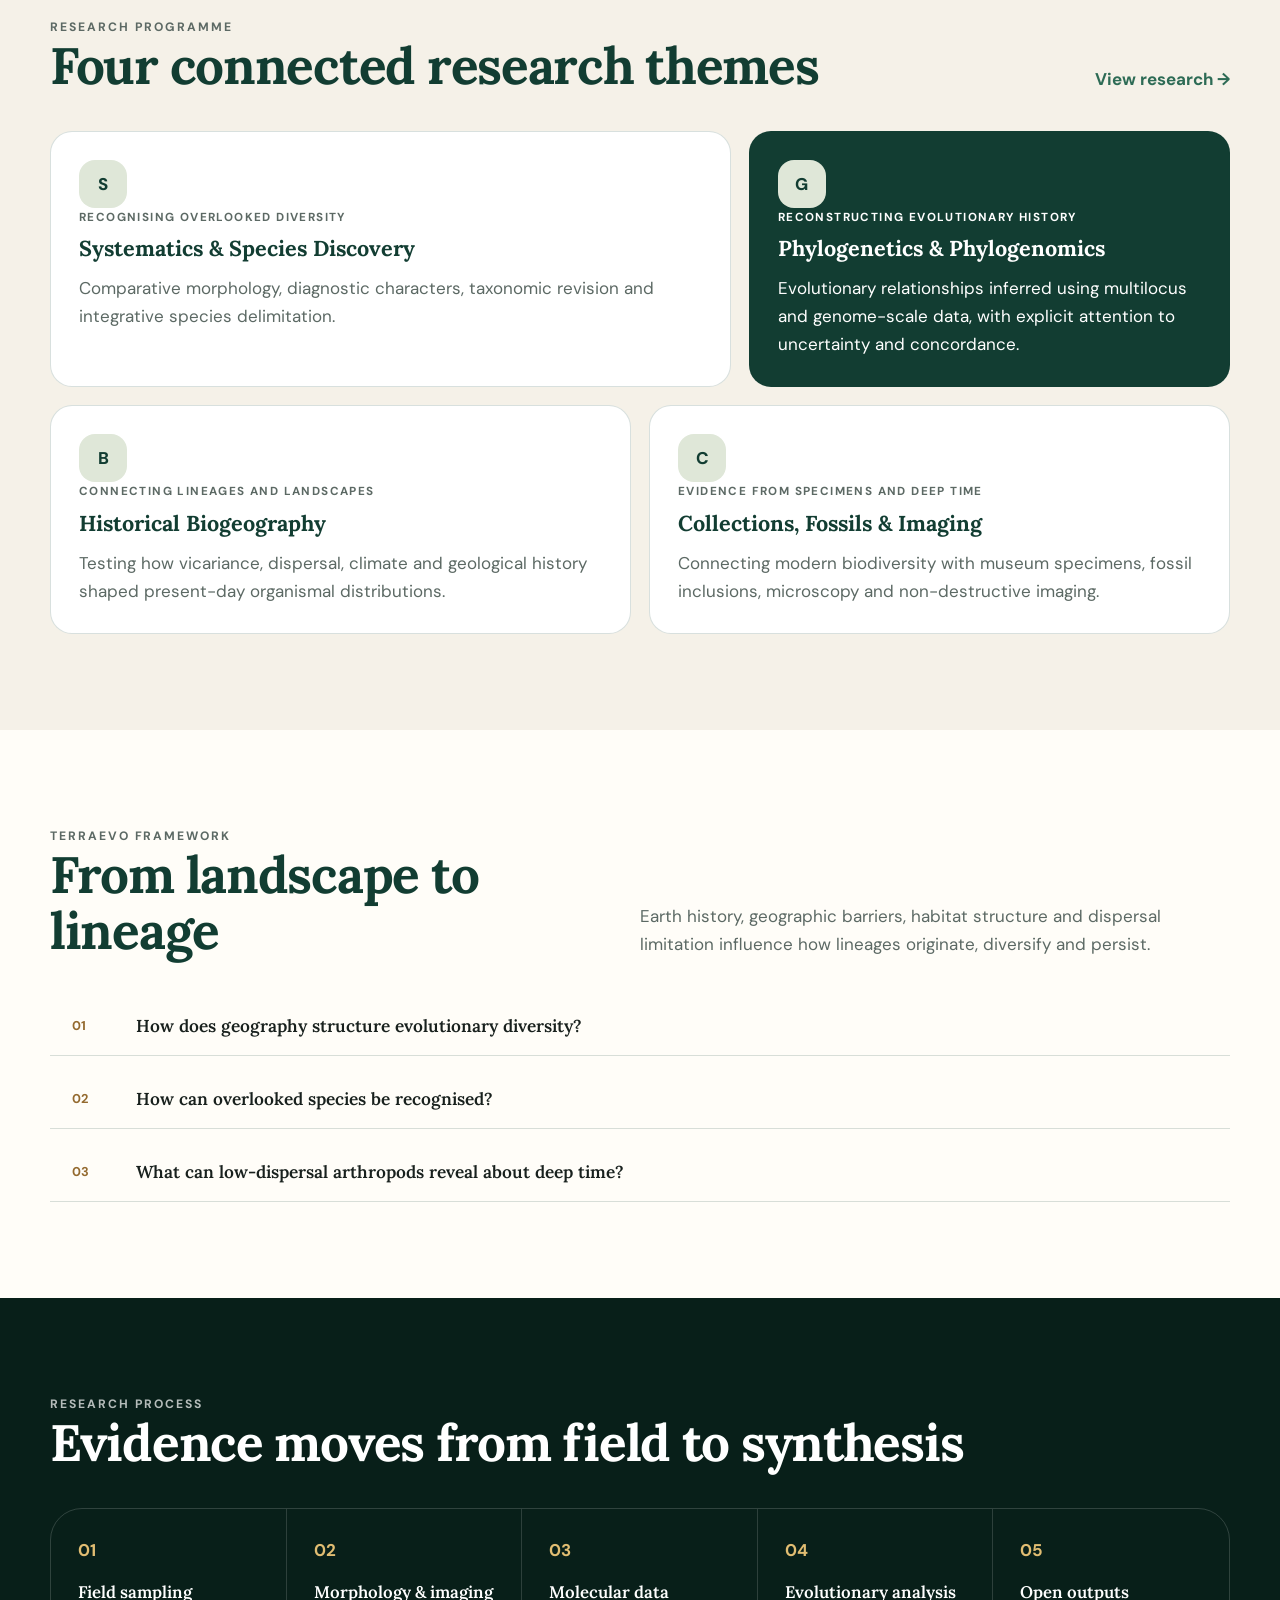
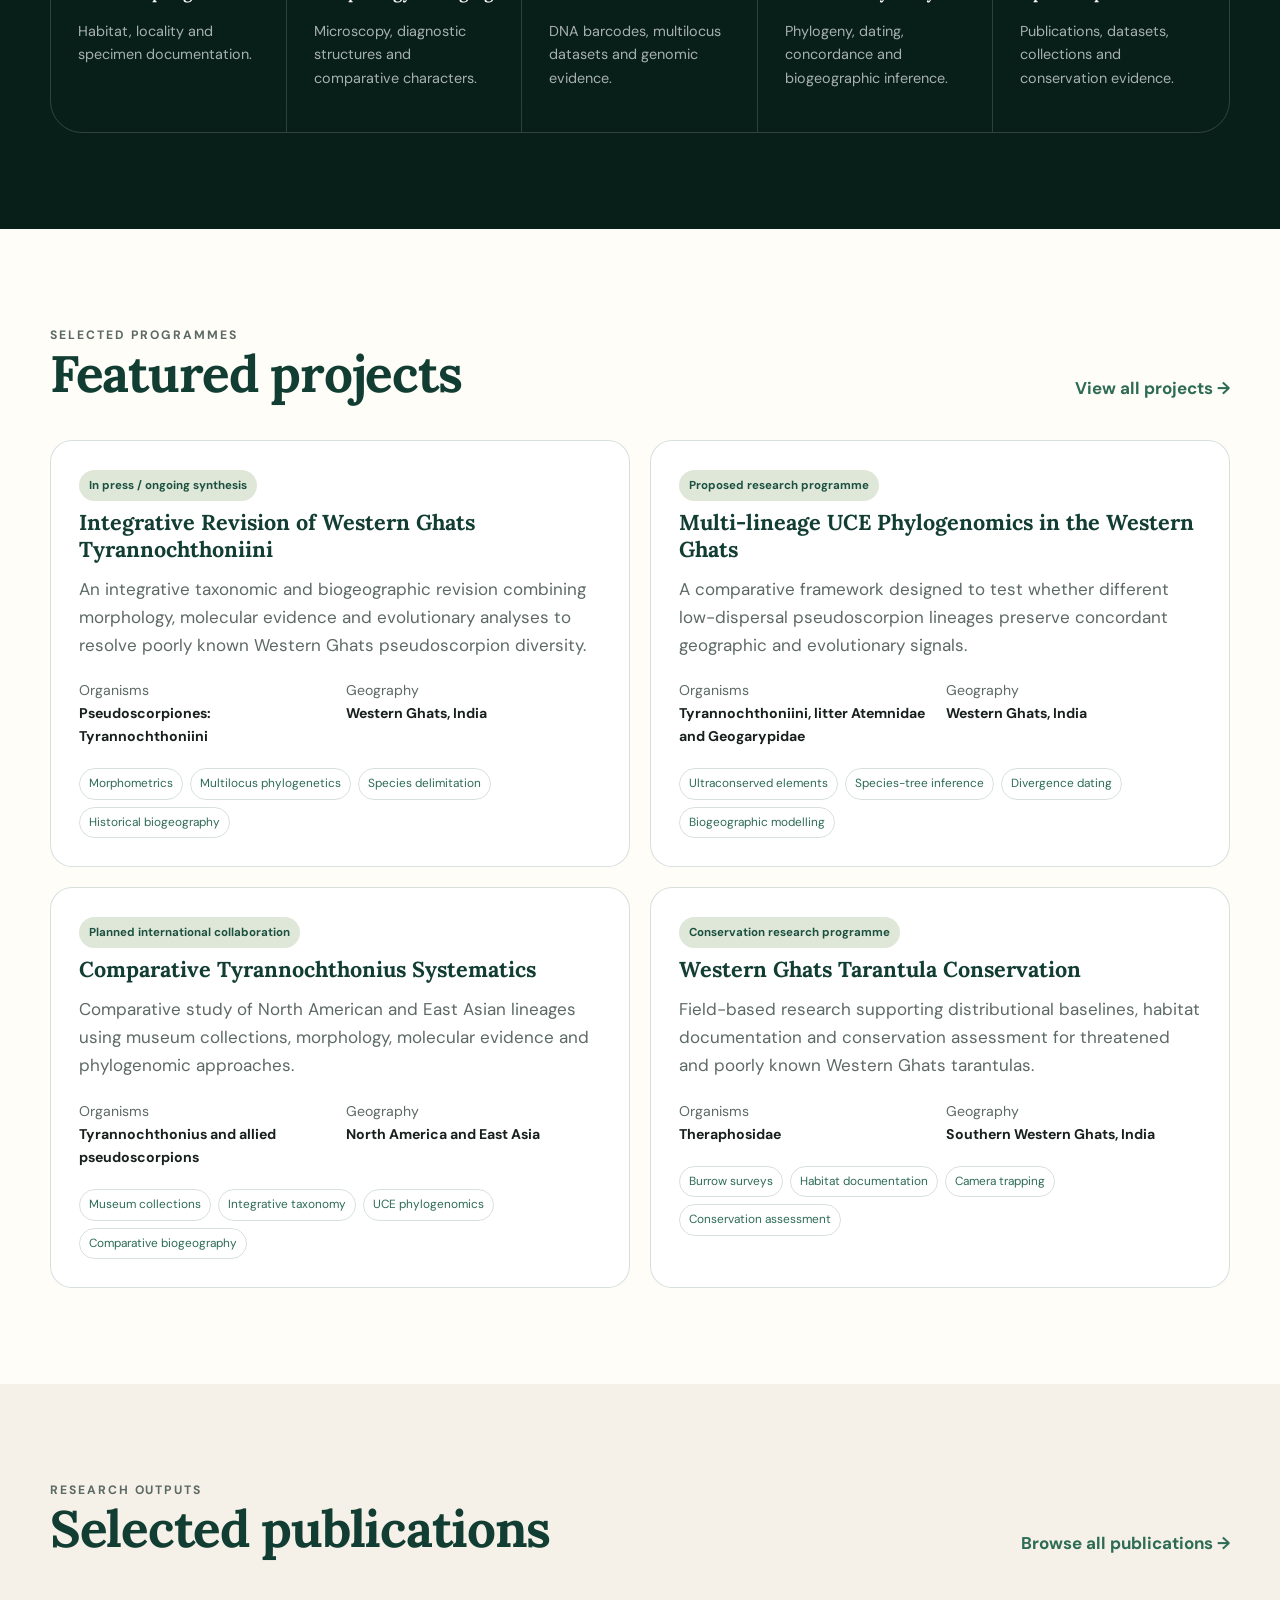
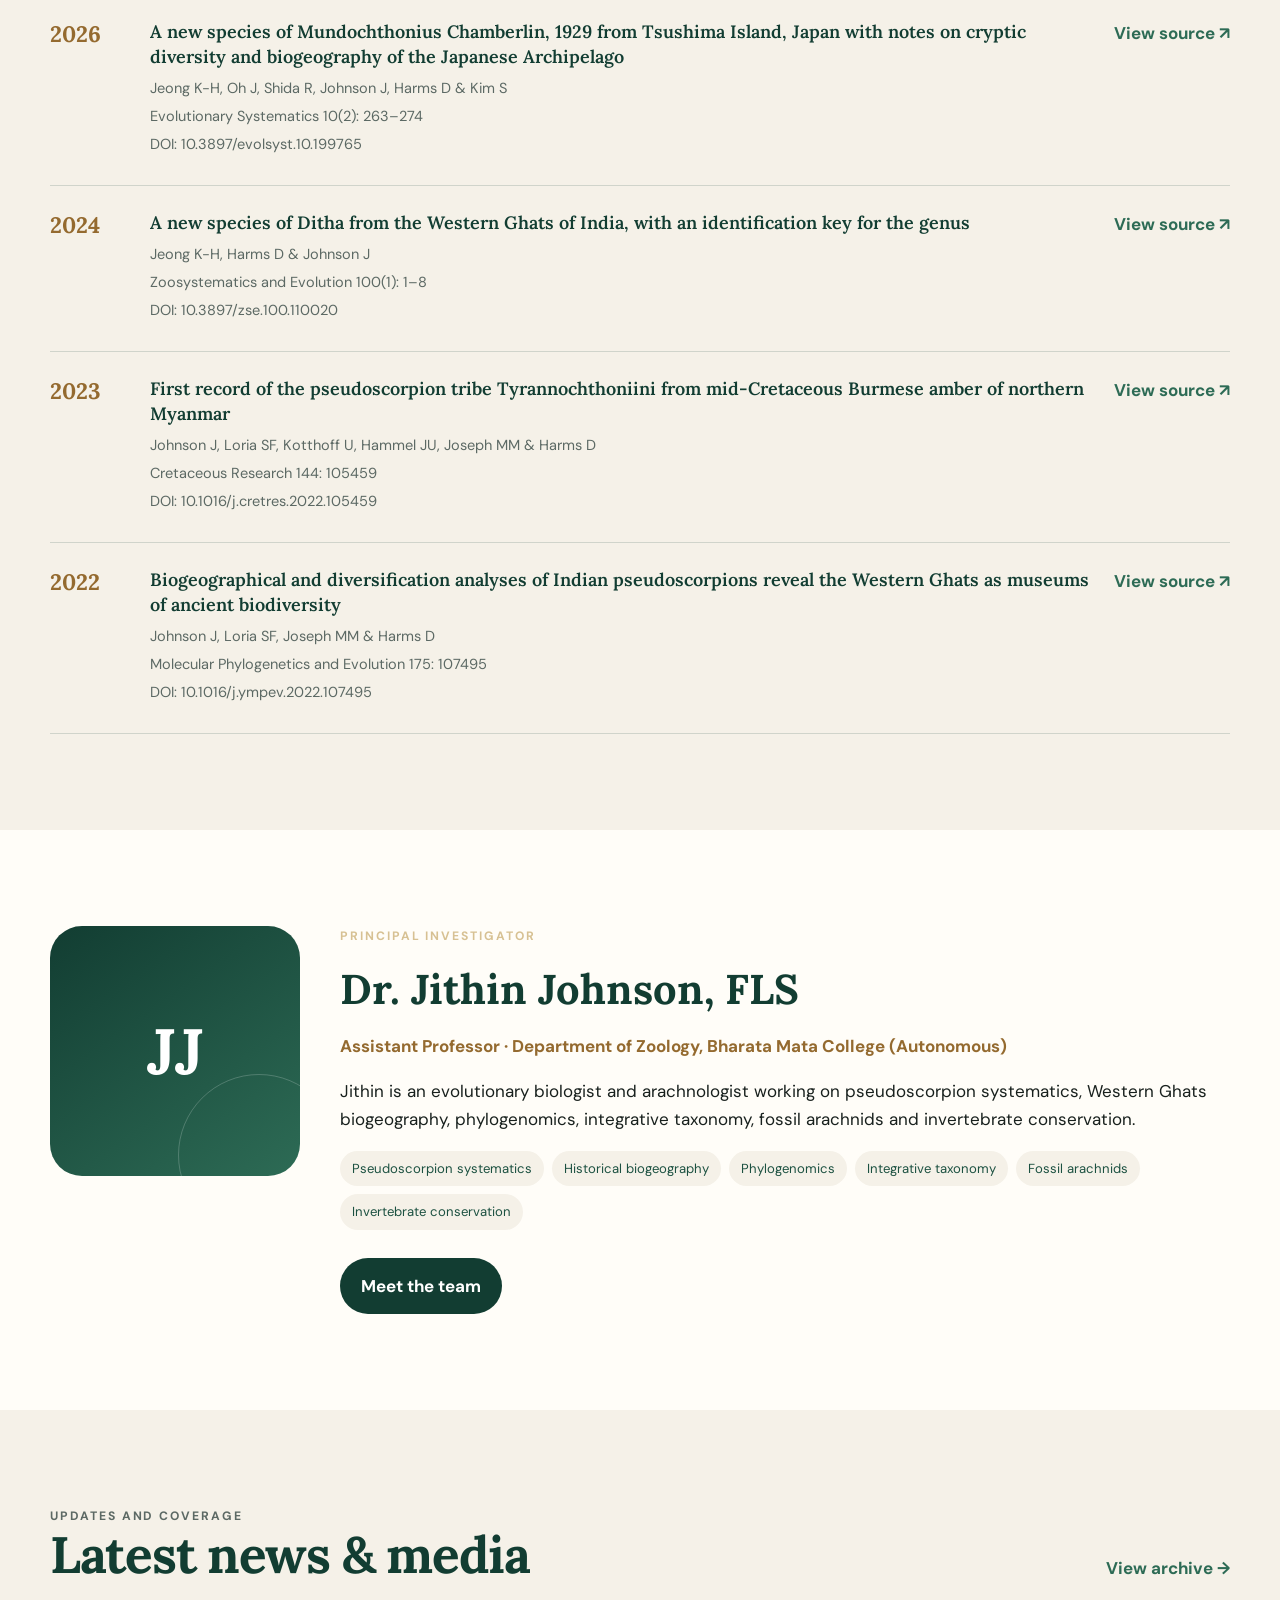
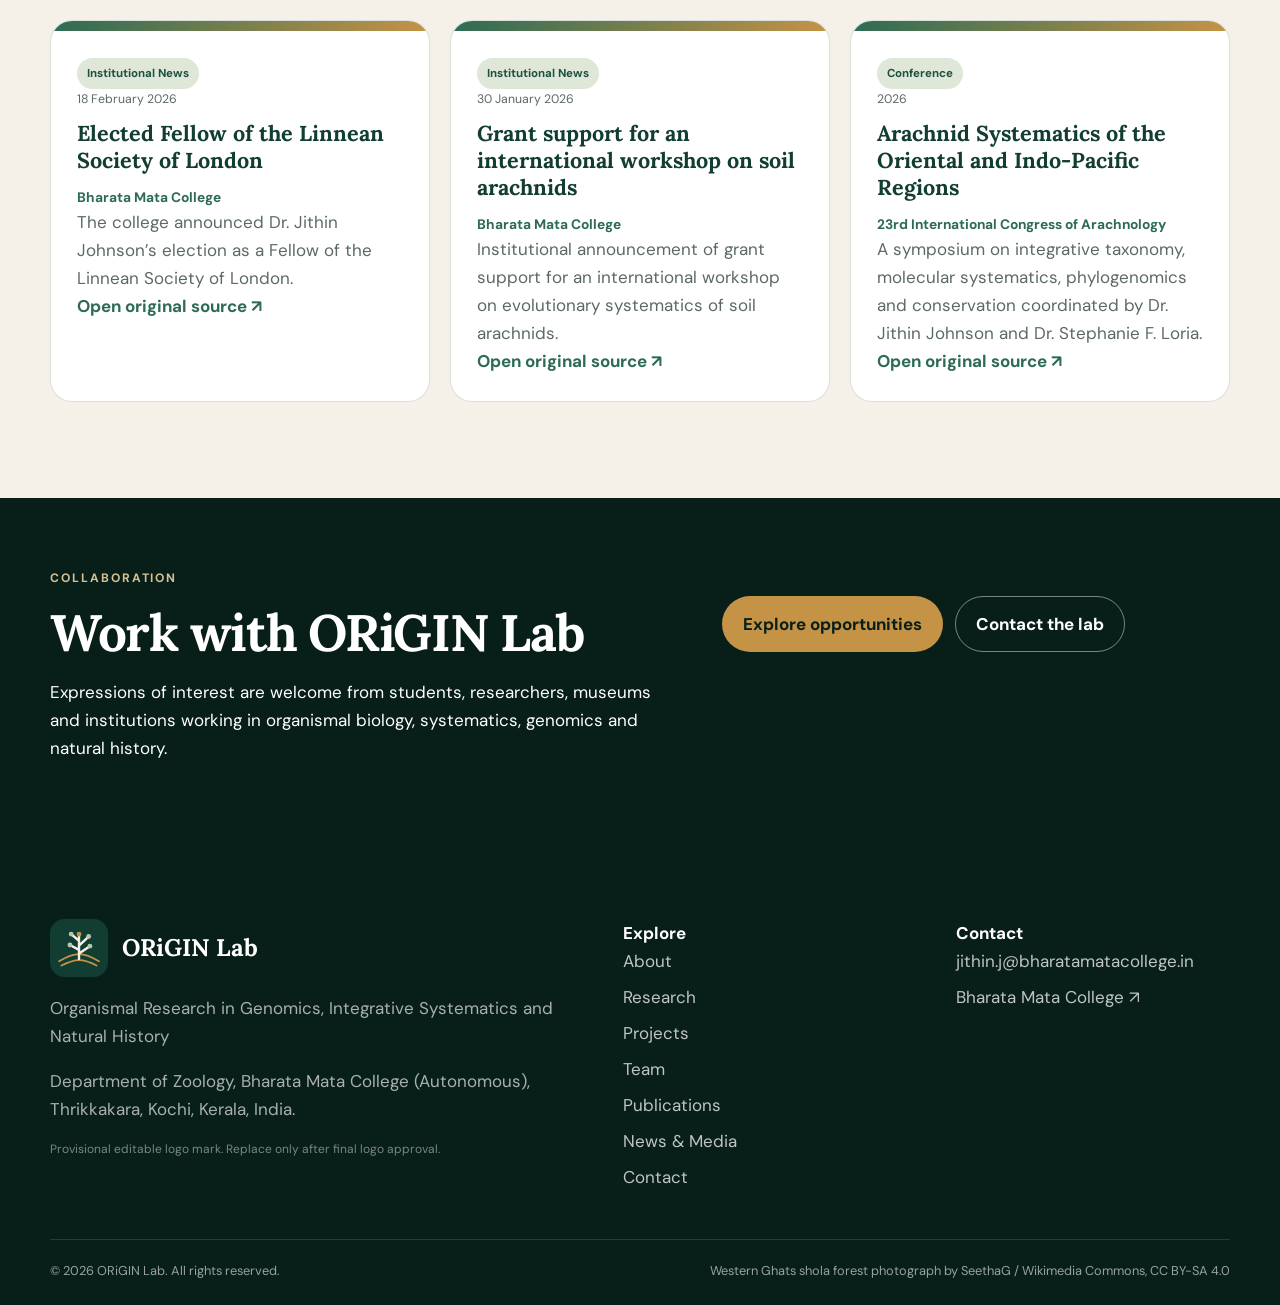
==== commit ef4780ac: "Update index.html" ====
--- a/index.html
+++ b/index.html
@@ -1,4 +1,4 @@
-<!doctype html><html lang="en"><head><meta charset="utf-8"><meta name="viewport" content="width=device-width,initial-scale=1"><meta name="theme-color" content="#123d32"><title>ORiGIN Lab | Organismal Research in Genomics, Integrative Systematics and Natural History</title><meta name="description" content="ORiGIN Lab investigates how species arise, diversify and persist using field biology, morphology, molecular data, museum collections and evolutionary analysis."><meta name="author" content="Dr. Jithin Johnson, ORIGIN Lab"><meta name="keywords" content="ORiGIN Lab, ORIGIN Lab, Jithin Johnson, organismal biology, genomics, integrative systematics, natural history, Western Ghats, pseudoscorpions, arachnology, phylogenetics, biogeography"><meta property="og:title" content="ORiGIN Lab | Organismal Research in Genomics, Integrative Systematics and Natural History"><meta property="og:description" content="ORiGIN Lab investigates how species arise, diversify and persist using field biology, morphology, molecular data, museum collections and evolutionary analysis."><meta property="og:type" content="website"><meta property="og:image" content="assets/images/western-ghats-shola.jpg"><link rel="icon" href="assets/images/favicon.svg" type="image/svg+xml"><link rel="stylesheet" href="assets/css/styles.css"><script type="application/ld+json">{"@context": "https://schema.org", "@type": "ResearchOrganization", "name": "ORIGIN Lab", "alternateName": "ORiGIN Lab", "description": "ORiGIN Lab investigates how species arise, diversify and persist using field biology, morphology, molecular data, museum collections and evolutionary analysis.", "parentOrganization": {"@type": "CollegeOrUniversity", "name": "Bharata Mata College (Autonomous)"}, "email": "jithin.j@bharatamatacollege.in", "address": {"@type": "PostalAddress", "addressLocality": "Kochi", "addressRegion": "Kerala", "postalCode": "682021", "addressCountry": "IN"}}</script></head><body><a class="skip-link" href="#main">Skip to main content</a>
+<!doctype html><html lang="en"><head><meta charset="utf-8"><meta name="viewport" content="width=device-width,initial-scale=1"><meta name="theme-color" content="#123d32"><title>ORiGIN Lab | Organismal Research in Genomics, Integrative Systematics and Natural History</title><meta name="description" content="ORiGIN Lab investigates how species arise, diversify and persist using field biology, morphology, molecular data, museum collections and evolutionary analysis."><meta name="author" content="Dr. Jithin Johnson, ORIGIN Lab"><meta name="keywords" content="ORiGIN Lab, ORIGIN Lab, Jithin Johnson, organismal biology, genomics, integrative systematics, natural history, Western Ghats, pseudoscorpions, arachnology, phylogenetics, biogeography"><meta property="og:title" content="ORiGIN Lab | Organismal Research in Genomics, Integrative Systematics and Natural History"><meta property="og:description" content="ORiGIN Lab investigates how species arise, diversify and persist using field biology, morphology, molecular data, museum collections and evolutionary analysis."><meta property="og:type" content="website"><meta property="og:image" content="assets/images/western-ghats-shola.jpg"><link rel="icon" href="assets/images/favicon.svg" type="image/svg+xml"><link rel="stylesheet" href="assets/css/styles.css"><link rel="stylesheet" href="assets/css/accessibility.css"><script type="application/ld+json">{"@context": "https://schema.org", "@type": "ResearchOrganization", "name": "ORIGIN Lab", "alternateName": "ORiGIN Lab", "description": "ORiGIN Lab investigates how species arise, diversify and persist using field biology, morphology, molecular data, museum collections and evolutionary analysis.", "parentOrganization": {"@type": "CollegeOrUniversity", "name": "Bharata Mata College (Autonomous)"}, "email": "jithin.j@bharatamatacollege.in", "address": {"@type": "PostalAddress", "addressLocality": "Kochi", "addressRegion": "Kerala", "postalCode": "682021", "addressCountry": "IN"}}</script></head><body><a class="skip-link" href="#main">Skip to main content</a>
 <header class="site-header"><div class="container header-inner">
 <a class="brand" href="index.html"><img src="assets/images/logo-provisional.svg" alt=""><span><span class="brand-name">ORiGIN Lab</span><span class="brand-full">Organismal Research in Genomics, Integrative Systematics and Natural History</span></span></a>
 <nav class="nav" aria-label="Primary navigation"><a href="index.html" aria-current="page">Home</a><a href="about/index.html">About</a><a href="research/index.html">Research</a><a href="projects/index.html">Projects</a><a href="team/index.html">Team</a><a href="publications/index.html">Publications</a><a href="news-media/index.html">News &amp; Media</a><a href="contact/index.html">Contact</a><a class="nav-cta" href="opportunities/index.html">Collaborate</a></nav>
@@ -16,4 +16,4 @@
 <div><div class="footer-brand"><img src="assets/images/logo-provisional.svg" alt=""><strong>ORiGIN Lab</strong></div><p class="footer-full">Organismal Research in Genomics, Integrative Systematics and Natural History</p><p class="footer-full">Department of Zoology, Bharata Mata College (Autonomous), Thrikkakara, Kochi, Kerala, India.</p><p class="provisional-note">Provisional editable logo mark. Replace only after final logo approval.</p></div>
 <div><strong>Explore</strong><div class="footer-links"><a href="about/index.html">About</a><a href="research/index.html">Research</a><a href="projects/index.html">Projects</a><a href="team/index.html">Team</a><a href="publications/index.html">Publications</a><a href="news-media/index.html">News &amp; Media</a><a href="contact/index.html">Contact</a></div></div>
 <div><strong>Contact</strong><div class="footer-links"><a href="mailto:jithin.j@bharatamatacollege.in">jithin.j@bharatamatacollege.in</a><a href="https://www.bharatamatacollege.in/" target="_blank" rel="noopener noreferrer">Bharata Mata College ↗</a></div></div>
-</div><div class="footer-bottom"><span>© 2026 ORiGIN Lab. All rights reserved.</span><span>Western Ghats shola forest photograph by SeethaG / Wikimedia Commons, CC BY-SA 4.0</span></div></div></footer><script src="assets/js/main.js" defer></script></body></html>+</div><div class="footer-bottom"><span>© 2026 ORiGIN Lab. All rights reserved.</span><span>Western Ghats shola forest photograph by SeethaG / Wikimedia Commons, CC BY-SA 4.0</span></div></div></footer><script src="assets/js/main.js" defer></script><svg xmlns="http://www.w3.org/2000/svg" style="display:none" aria-hidden="true"><defs><filter id="origin-deuteranopia" x="0%" y="0%" width="100%" height="100%" color-interpolation-filters="sRGB"><feColorMatrix type="matrix" values="0.367 0.861 -0.228 0 0 0.280 0.673 0.047 0 0 -0.012 0.043 0.969 0 0 0 0 0 1 0"/></filter><filter id="origin-tritanopia" x="0%" y="0%" width="100%" height="100%" color-interpolation-filters="sRGB"><feColorMatrix type="matrix" values="1.256 -0.077 -0.179 0 0 -0.078 0.931 0.148 0 0 0.005 0.691 0.304 0 0 0 0 0 1 0"/></filter></defs></svg><div class="origin-access-widget"><button id="originAccessToggle" class="origin-access-toggle" aria-label="Open accessibility options" aria-expanded="false" aria-controls="originAccessPanel" title="Accessibility options"><span class="origin-access-icon" aria-hidden="true">Aa</span></button><div id="originAccessPanel" class="origin-access-panel" role="dialog" aria-label="Accessibility options" hidden><div class="origin-access-header"><span>Accessibility</span><button id="originAccessClose" class="origin-access-close" aria-label="Close">x</button></div><span class="origin-access-group-label">Text size</span><div class="origin-access-btn-row"><button id="originFontDecrease">A-</button><button id="originFontIncrease">A+</button></div><span class="origin-access-group-label">Display</span><button id="originContrastToggle" aria-pressed="false">High contrast</button><span class="origin-access-group-label">Colour profile</span><select id="originColourProfile"><option value="default">Default colours</option><option value="deuteranopia">Red-green friendly</option><option value="tritanopia">Blue-yellow friendly</option><option value="grayscale">Greyscale</option></select><button id="originAccessReset">Reset to default</button><small class="origin-access-note">Settings saved in this browser only.</small></div></div><script src="assets/js/accessibility.js" defer></script></body></html>
--- a/assets/css/styles.css
+++ b/assets/css/styles.css
@@ -1,5 +1,5 @@
 
-@import url('https://fonts.googleapis.com/css2?family=DM+Sans:wght@400;500;600;700&family=Lora:ital,wght@0,500;0,600;0,700;1,500&display=swap');
+@import url('https://fonts.googleapis.com/css2?family=DM+Sans:wght@400;500;600;700&family=Lora:ital,wght@0,500;0,600;0,700;1,500;1,600&display=swap');
 :root{--forest-950:#081f19;--forest-900:#123d32;--forest-800:#1c5141;--forest-700:#2d6b55;--moss:#839a72;--moss-soft:#dfe7d8;--amber:#c49345;--amber-dark:#946a2f;--cream:#f5f1e8;--paper:#fffdf8;--ink:#18201d;--muted:#5c6964;--line:rgba(18,61,50,.16);--white:#fff;--shadow:0 24px 70px rgba(8,31,25,.12);--radius-xl:32px;--radius-lg:22px;--radius-md:14px;--container:1180px;--header:78px}
 *{box-sizing:border-box}html{scroll-behavior:smooth}body{margin:0;background:var(--paper);color:var(--ink);font-family:'DM Sans',system-ui,sans-serif;font-size:17px;line-height:1.65}body.nav-open{overflow:hidden}a{color:inherit}img{max-width:100%;display:block}button,input,select,textarea{font:inherit}.container{width:min(calc(100% - 40px),var(--container));margin:auto}.skip-link{position:fixed;top:-80px;left:16px;background:white;padding:12px 16px;z-index:1000;border-radius:10px}.skip-link:focus{top:12px}.site-header{height:var(--header);position:sticky;top:0;z-index:100;background:rgba(255,253,248,.92);backdrop-filter:blur(16px);border-bottom:1px solid var(--line)}.header-inner{height:100%;display:flex;align-items:center;gap:28px}.brand{display:flex;align-items:center;gap:12px;text-decoration:none;min-width:245px}.brand img{width:48px;height:48px}.brand-name{font:700 1.28rem 'Lora',serif;color:var(--forest-900);display:block;line-height:1}.brand-full{display:block;font-size:.65rem;line-height:1.25;color:var(--muted);max-width:210px;margin-top:5px}.nav{display:flex;align-items:center;gap:4px;margin-left:auto}.nav a{padding:9px 10px;text-decoration:none;font-size:.91rem;font-weight:600;color:var(--muted);border-radius:10px}.nav a:hover,.nav a[aria-current=page]{background:var(--cream);color:var(--forest-900)}.nav .nav-cta{background:var(--forest-900);color:#fff;padding-inline:16px;margin-left:5px}.nav .nav-cta:hover{background:var(--forest-700);color:#fff}.menu-button{display:none;margin-left:auto;border:1px solid var(--line);background:white;border-radius:12px;padding:10px;cursor:pointer}.menu-button span{display:block;width:24px;height:2px;background:var(--forest-900);margin:5px}
 .hero{min-height:calc(100vh - var(--header));position:relative;display:grid;align-items:end;color:#fff;overflow:hidden;background:var(--forest-950)}.hero-bg{position:absolute;inset:0;width:100%;height:100%;object-fit:cover;opacity:.64}.hero:after{content:'';position:absolute;inset:0;background:linear-gradient(90deg,rgba(8,31,25,.95) 0%,rgba(8,31,25,.76) 45%,rgba(8,31,25,.28) 100%),linear-gradient(0deg,rgba(8,31,25,.75),transparent 58%)}.hero-lines{position:absolute;inset:auto -10% -15% 40%;height:70%;border:1px solid rgba(255,255,255,.14);border-radius:50%;transform:rotate(-14deg);z-index:1}.hero-lines:before,.hero-lines:after{content:'';position:absolute;border:1px solid rgba(255,255,255,.12);border-radius:50%;inset:8%}.hero-lines:after{inset:18%}.hero-content{position:relative;z-index:2;padding:clamp(90px,13vw,170px) 0 74px;max-width:790px}.eyebrow{font-weight:700;text-transform:uppercase;letter-spacing:.16em;font-size:.76rem;color:#d7c193;margin:0 0 16px}.hero h1{font:700 clamp(3.4rem,9vw,7.5rem)/.94 'Lora',serif;margin:0;letter-spacing:-.045em}.hero-full{font:500 clamp(1.12rem,2.3vw,1.7rem)/1.35 'Lora',serif;max-width:760px;color:#f2eadc;margin:24px 0 0}.hero-tagline{font:italic 500 clamp(1.18rem,2vw,1.5rem) 'Lora',serif;color:#e1bd72;margin:18px 0 0}.hero-description{max-width:690px;color:rgba(255,255,255,.84);font-size:1.08rem}.actions{display:flex;flex-wrap:wrap;gap:12px;margin-top:28px}.button{display:inline-flex;align-items:center;gap:9px;text-decoration:none;border-radius:999px;padding:13px 20px;background:var(--amber);color:var(--forest-950);font-weight:700;border:1px solid transparent}.button:hover{transform:translateY(-2px);box-shadow:0 12px 30px rgba(0,0,0,.16)}.button.secondary{background:transparent;color:#fff;border-color:rgba(255,255,255,.45)}.button.dark{background:var(--forest-900);color:#fff}.button.ghost{background:transparent;border-color:var(--line);color:var(--forest-900)}
--- a/assets/css/accessibility.css
+++ b/assets/css/accessibility.css
@@ -0,0 +1,190 @@
+/* ================================================
+   ORiGIN Lab — Accessibility Widget
+      File: assets/css/accessibility.css
+         Palette: #173f35 (forest green) · #b68a36 (gold)
+            ================================================ */
+
+/* Font scale */
+:root { --access-font-scale: 1; }
+html  { font-size: calc(100% * var(--access-font-scale)); }
+
+.origin-access-widget {
+    position: fixed;
+    right: 22px;
+    bottom: 22px;
+    z-index: 9999;
+    font-family: inherit;
+}
+
+.origin-access-toggle {
+    width: 54px;
+    height: 54px;
+    border: 0;
+    border-radius: 50%;
+    background: #173f35;
+    color: #fff;
+    cursor: pointer;
+    box-shadow: 0 4px 20px rgba(0,0,0,.28);
+    display: flex;
+    align-items: center;
+    justify-content: center;
+    transition: background 0.2s, transform 0.15s;
+}
+.origin-access-toggle:hover,
+.origin-access-toggle:focus-visible {
+    background: #b68a36;
+    transform: scale(1.06);
+    outline: 3px solid #b68a36;
+    outline-offset: 3px;
+}
+
+.origin-access-icon {
+    font-size: 1.1rem;
+    font-weight: 700;
+    letter-spacing: 0.02em;
+    line-height: 1;
+    font-family: inherit;
+    user-select: none;
+}
+
+.origin-access-panel {
+    position: absolute;
+    right: 0;
+    bottom: 62px;
+    width: 276px;
+    padding: 16px;
+    background: #fff;
+    border: 1px solid #d4cfc8;
+    border-radius: 14px;
+    box-shadow: 0 16px 40px rgba(0,0,0,.18);
+    font-size: 0.9rem;
+}
+
+.origin-access-header {
+    display: flex;
+    justify-content: space-between;
+    align-items: center;
+    margin-bottom: 12px;
+    padding-bottom: 10px;
+    border-bottom: 1px solid #e8e4de;
+    color: #173f35;
+    font-weight: 600;
+    font-size: 0.95rem;
+}
+
+.origin-access-close {
+    background: none !important;
+    border: none !important;
+    padding: 0 4px !important;
+    margin: 0 !important;
+    width: auto !important;
+    min-height: unset !important;
+    color: #173f35 !important;
+    font-size: 22px !important;
+    line-height: 1;
+    cursor: pointer;
+}
+.origin-access-close:hover { color: #b68a36 !important; }
+
+.origin-access-group-label {
+    display: block;
+    font-size: 0.67rem;
+    letter-spacing: 0.1em;
+    text-transform: uppercase;
+    color: #7a6f65;
+    margin: 12px 0 5px;
+    font-weight: 500;
+}
+
+.origin-access-btn-row {
+    display: flex;
+    gap: 8px;
+}
+.origin-access-btn-row button { flex: 1; }
+
+.origin-access-panel button:not(.origin-access-close):not(.origin-access-toggle) {
+    width: 100%;
+    min-height: 42px;
+    margin: 3px 0;
+    border: 1.5px solid #d4cfc8;
+    border-radius: 8px;
+    background: #f0ede8;
+    color: #173f35;
+    cursor: pointer;
+    font-size: 0.88rem;
+    font-weight: 500;
+    font-family: inherit;
+    transition: background 0.15s, border-color 0.15s, color 0.15s;
+}
+.origin-access-panel button:not(.origin-access-close):not(.origin-access-toggle):hover,
+.origin-access-panel button:not(.origin-access-close):not(.origin-access-toggle):focus-visible {
+    background: #173f35;
+    color: #fff;
+    border-color: #173f35;
+    outline: 2px solid #b68a36;
+    outline-offset: 2px;
+}
+.origin-access-panel button.is-active {
+    background: #173f35 !important;
+    color: #fff !important;
+    border-color: #173f35 !important;
+}
+
+.origin-access-panel select {
+    width: 100%;
+    min-height: 42px;
+    margin: 3px 0;
+    border: 1.5px solid #d4cfc8;
+    border-radius: 8px;
+    background: #f0ede8;
+    color: #173f35;
+    font-size: 0.88rem;
+    font-family: inherit;
+    padding: 0 10px;
+    cursor: pointer;
+}
+.origin-access-panel select:focus-visible {
+    outline: 2px solid #b68a36;
+    outline-offset: 2px;
+    border-color: #173f35;
+}
+
+.origin-access-note {
+    display: block;
+    margin-top: 12px;
+    padding-top: 10px;
+    border-top: 1px solid #e8e4de;
+    font-size: 0.72rem;
+    color: #7a6f65;
+    line-height: 1.5;
+}
+
+html.origin-high-contrast body {
+    background: #000 !important;
+    color: #fff !important;
+}
+html.origin-high-contrast :is(header, .site-header, nav, main, section, article, footer, .site-footer, .card, .fact-panel, .publication, .bento, .workflow article) {
+    background: #000 !important;
+    color: #fff !important;
+    border-color: #555 !important;
+}
+html.origin-high-contrast a { color: #ffff00 !important; text-decoration: underline !important; }
+html.origin-high-contrast .button, html.origin-high-contrast .nav-cta {
+    background: #fff !important;
+    color: #000 !important;
+    border: 2px solid #ffff00 !important;
+}
+html.origin-high-contrast .hero-bg { filter: contrast(1.4) brightness(0.5); }
+html.origin-high-contrast .card-icon, html.origin-high-contrast .number {
+    background: #333 !important;
+    color: #ffff00 !important;
+}
+
+html.origin-profile-deuteranopia { filter: url('#origin-deuteranopia'); }
+html.origin-profile-tritanopia   { filter: url('#origin-tritanopia'); }
+html.origin-profile-grayscale body { filter: grayscale(1); }
+
+@media (max-width: 600px) {
+    .origin-access-widget { right: 14px; bottom: 80px; }
+    .origin-access-panel { width: min(276px, calc(100vw - 28px)); right: 0; }
+}
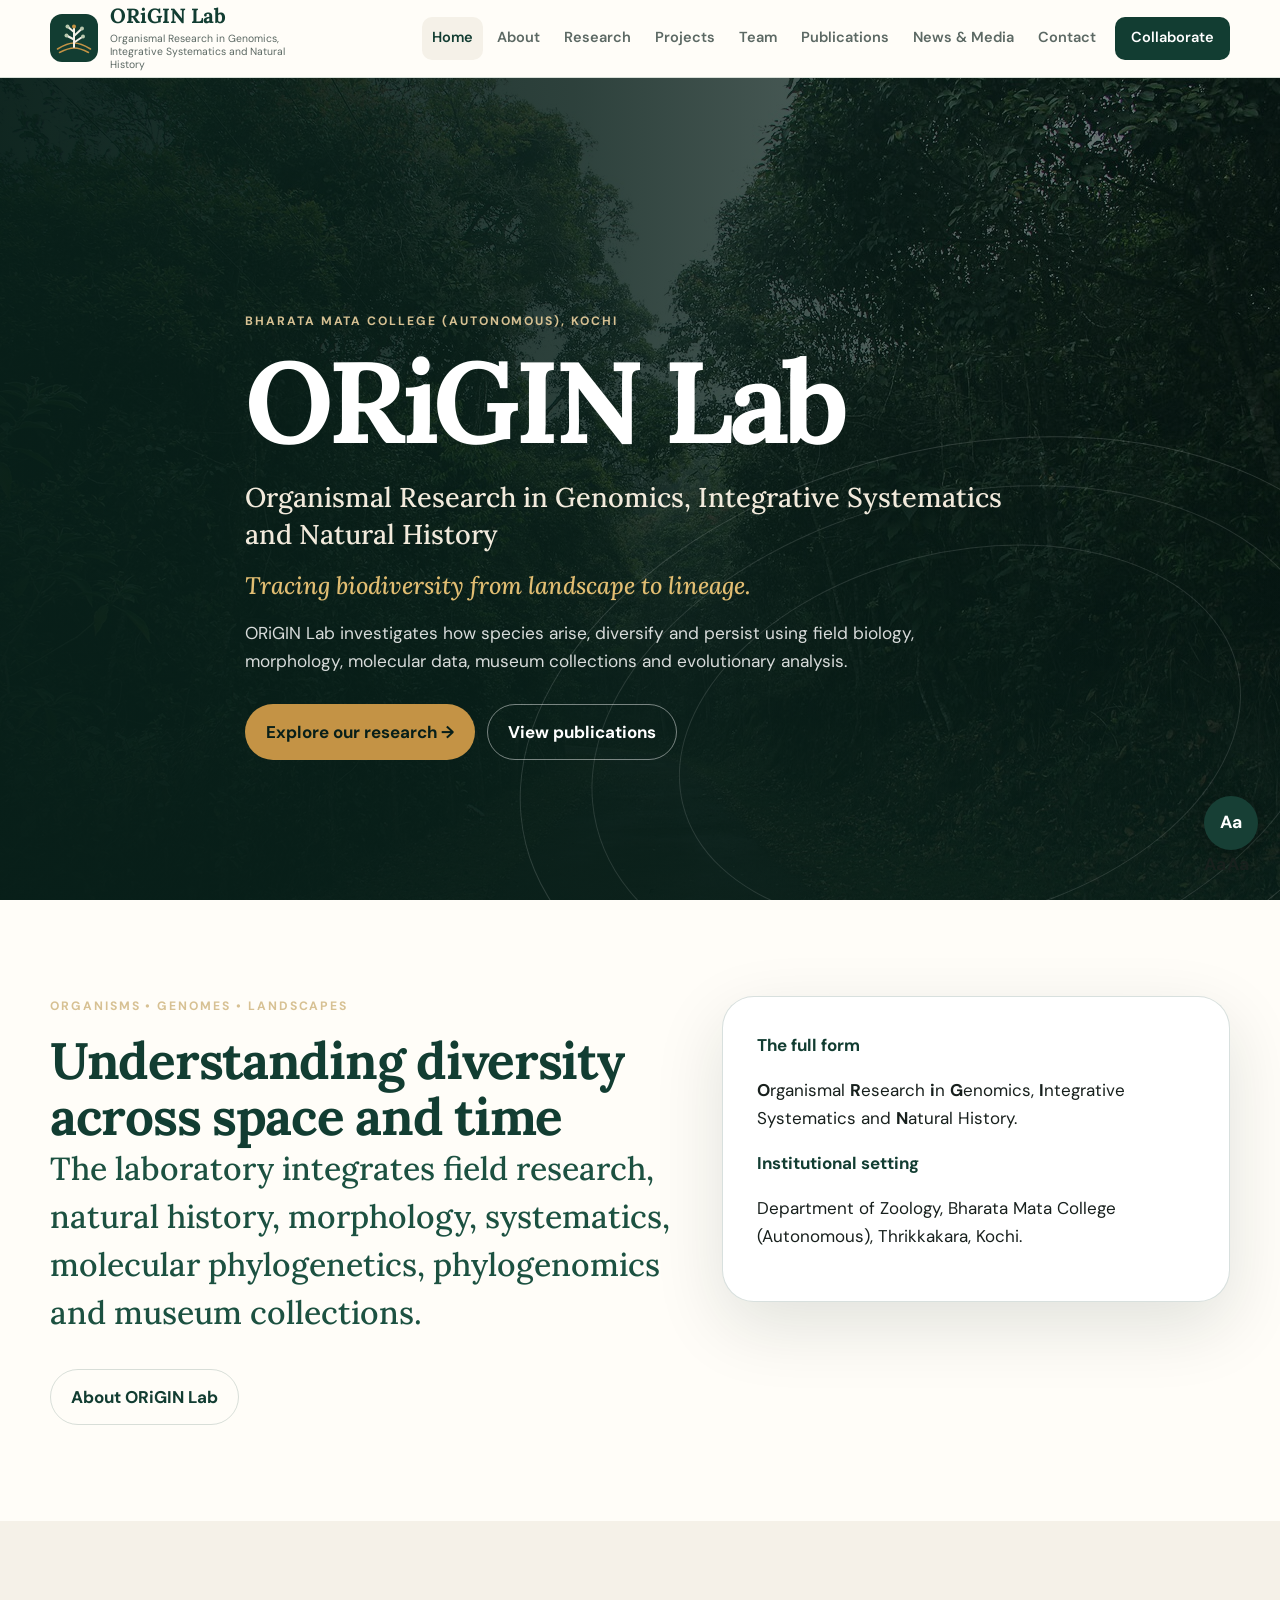
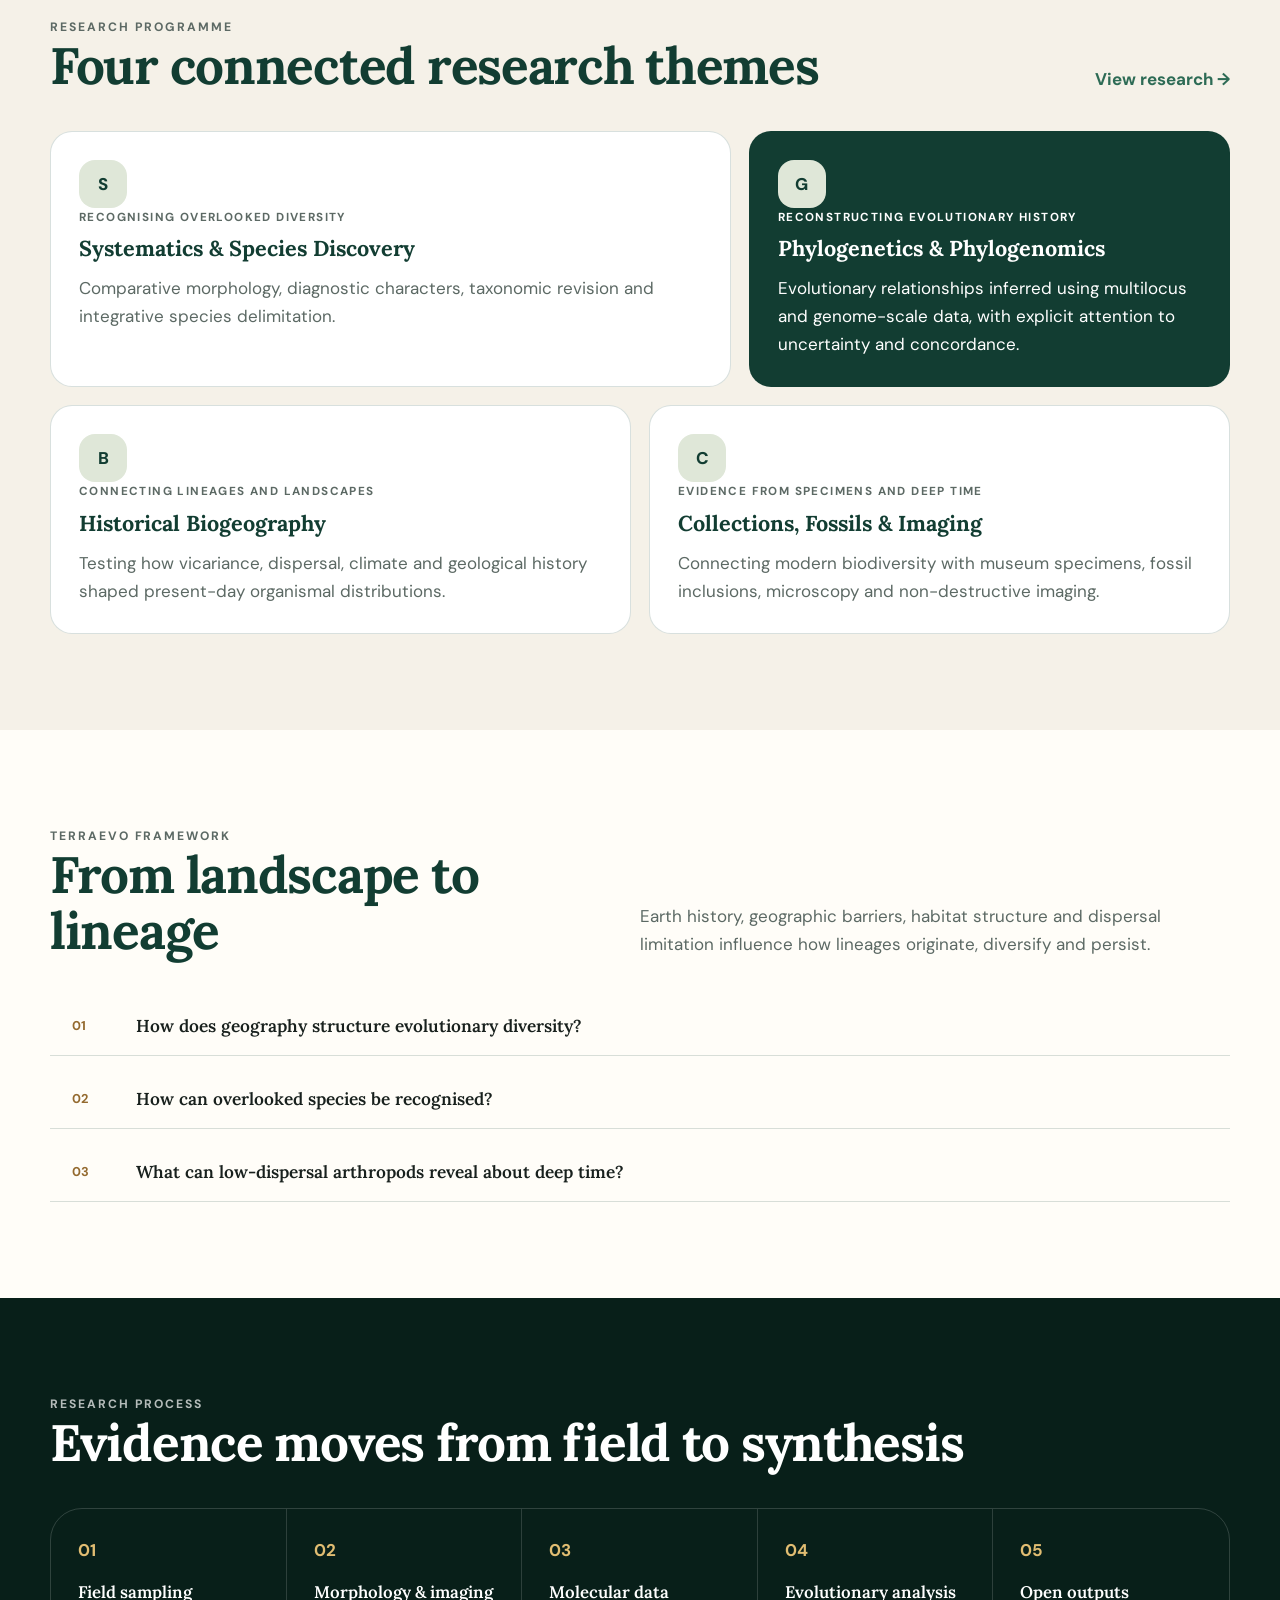
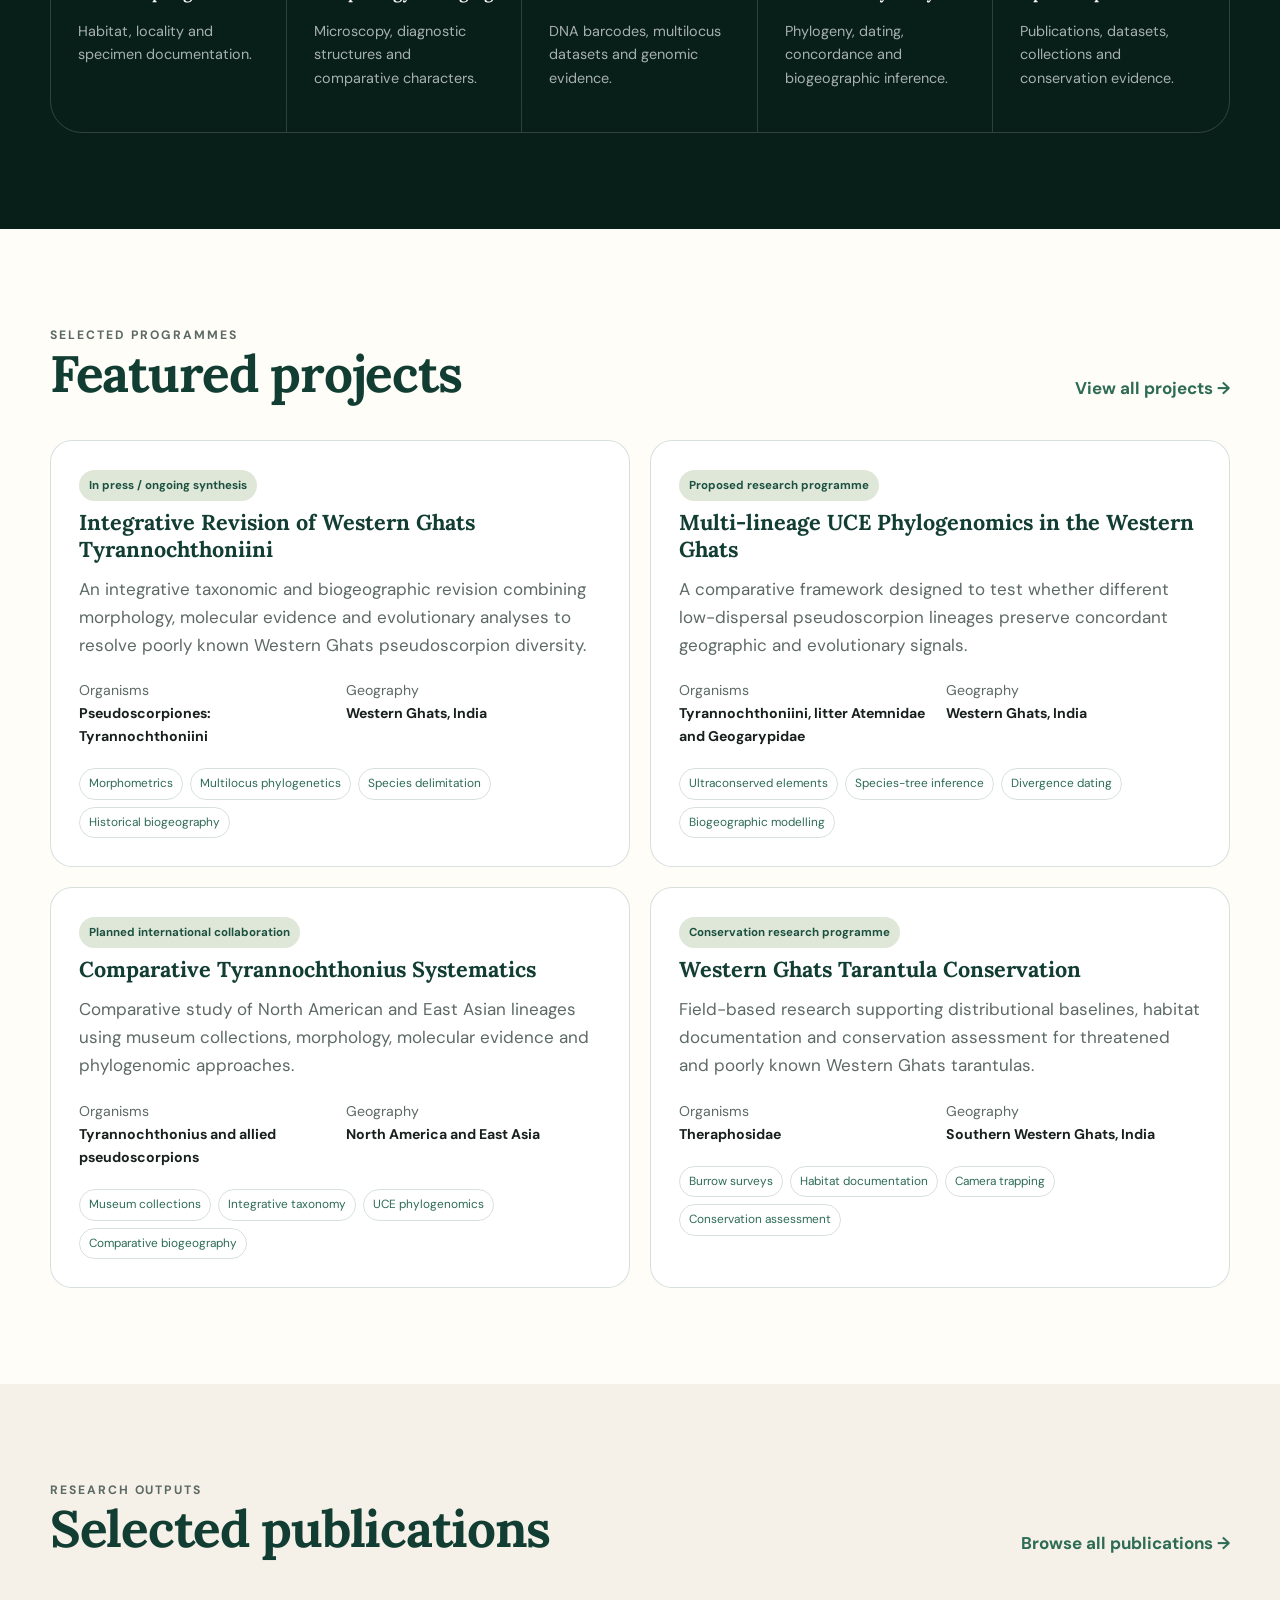
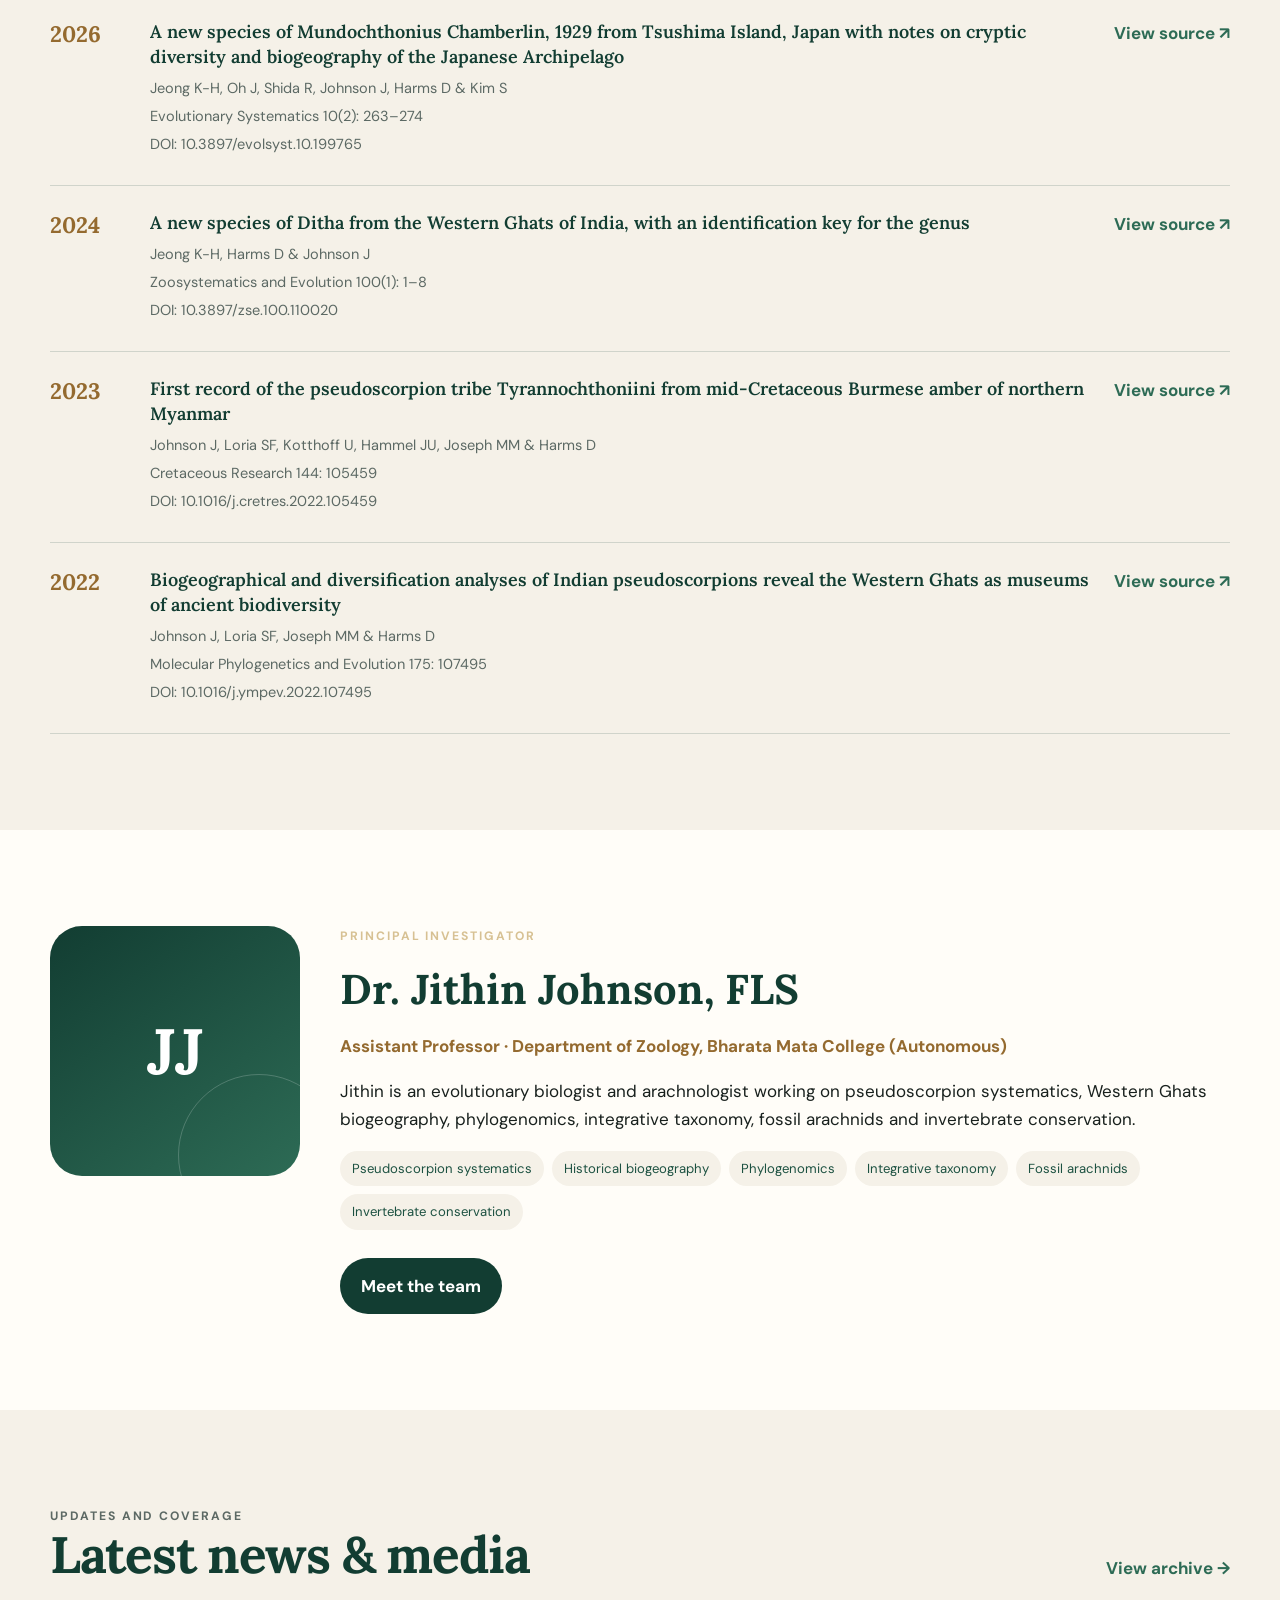
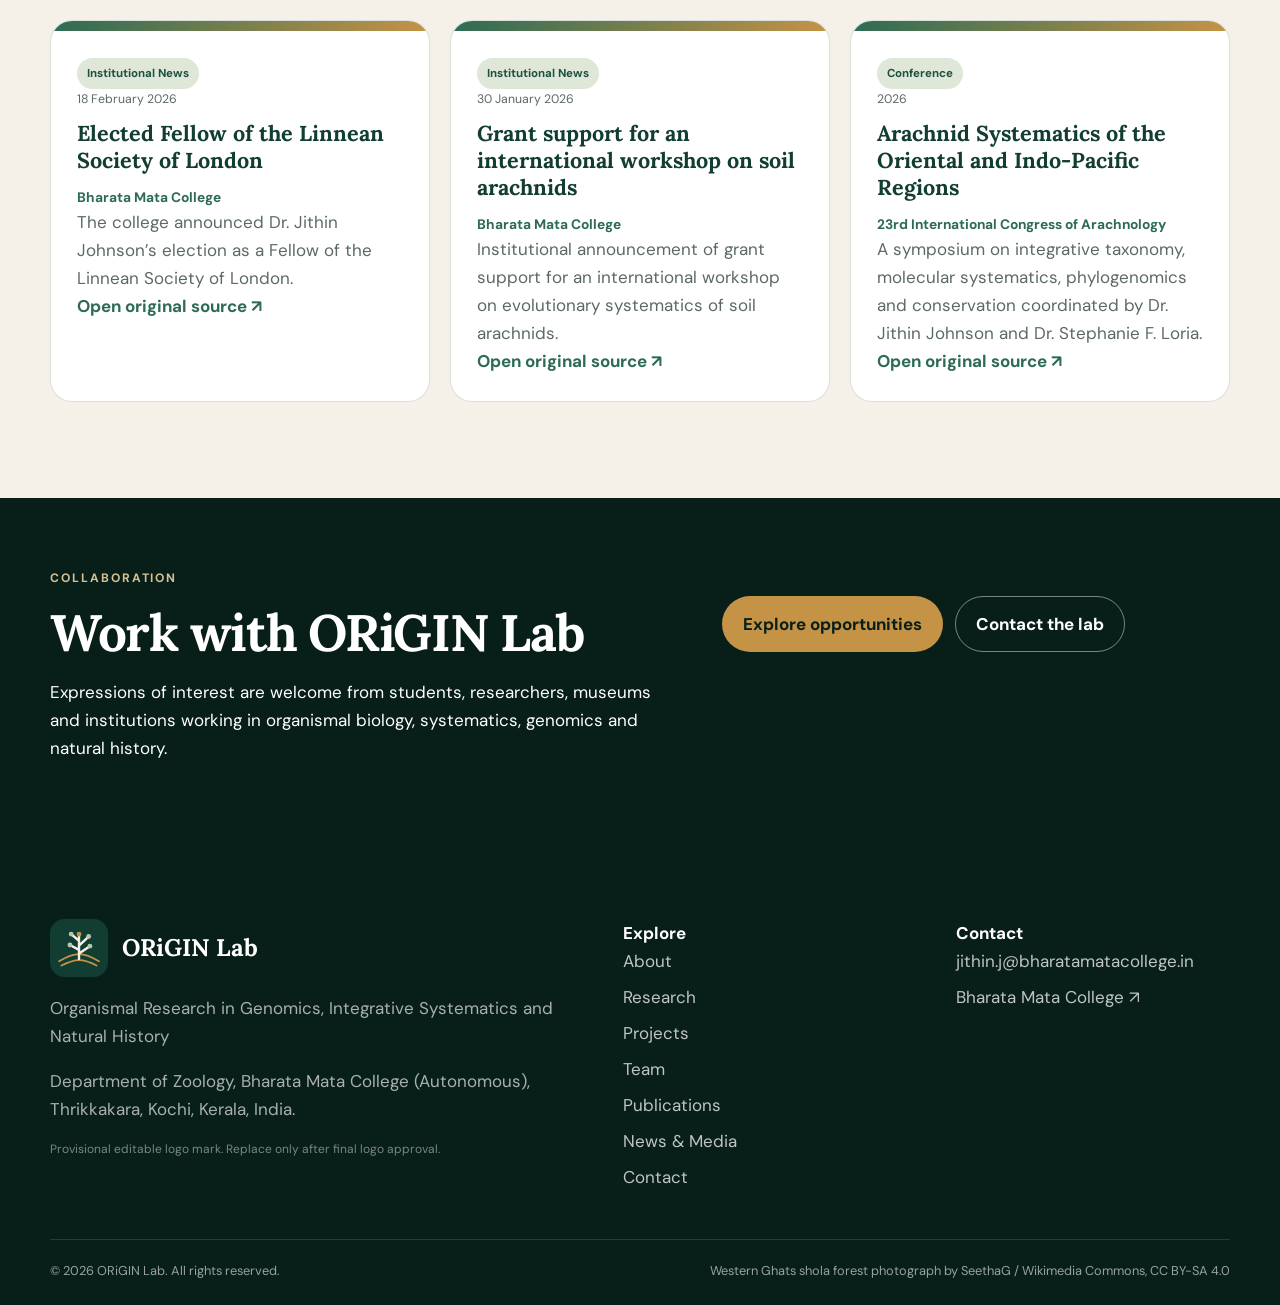
==== commit 32efd4e6: "Fix footer duplication and accessibility options" ====
--- a/index.html
+++ b/index.html
@@ -16,4 +16,4 @@
 <div><div class="footer-brand"><img src="assets/images/logo-provisional.svg" alt=""><strong>ORiGIN Lab</strong></div><p class="footer-full">Organismal Research in Genomics, Integrative Systematics and Natural History</p><p class="footer-full">Department of Zoology, Bharata Mata College (Autonomous), Thrikkakara, Kochi, Kerala, India.</p><p class="provisional-note">Provisional editable logo mark. Replace only after final logo approval.</p></div>
 <div><strong>Explore</strong><div class="footer-links"><a href="about/index.html">About</a><a href="research/index.html">Research</a><a href="projects/index.html">Projects</a><a href="team/index.html">Team</a><a href="publications/index.html">Publications</a><a href="news-media/index.html">News &amp; Media</a><a href="contact/index.html">Contact</a></div></div>
 <div><strong>Contact</strong><div class="footer-links"><a href="mailto:jithin.j@bharatamatacollege.in">jithin.j@bharatamatacollege.in</a><a href="https://www.bharatamatacollege.in/" target="_blank" rel="noopener noreferrer">Bharata Mata College ↗</a></div></div>
-</div><div class="footer-bottom"><span>© 2026 ORiGIN Lab. All rights reserved.</span><span>Western Ghats shola forest photograph by SeethaG / Wikimedia Commons, CC BY-SA 4.0</span></div></div></footer><script src="assets/js/main.js" defer></script><svg xmlns="http://www.w3.org/2000/svg" style="display:none" aria-hidden="true"><defs><filter id="origin-deuteranopia" x="0%" y="0%" width="100%" height="100%" color-interpolation-filters="sRGB"><feColorMatrix type="matrix" values="0.367 0.861 -0.228 0 0 0.280 0.673 0.047 0 0 -0.012 0.043 0.969 0 0 0 0 0 1 0"/></filter><filter id="origin-tritanopia" x="0%" y="0%" width="100%" height="100%" color-interpolation-filters="sRGB"><feColorMatrix type="matrix" values="1.256 -0.077 -0.179 0 0 -0.078 0.931 0.148 0 0 0.005 0.691 0.304 0 0 0 0 0 1 0"/></filter></defs></svg><div class="origin-access-widget"><button id="originAccessToggle" class="origin-access-toggle" aria-label="Open accessibility options" aria-expanded="false" aria-controls="originAccessPanel" title="Accessibility options"><span class="origin-access-icon" aria-hidden="true">Aa</span></button><div id="originAccessPanel" class="origin-access-panel" role="dialog" aria-label="Accessibility options" hidden><div class="origin-access-header"><span>Accessibility</span><button id="originAccessClose" class="origin-access-close" aria-label="Close">x</button></div><span class="origin-access-group-label">Text size</span><div class="origin-access-btn-row"><button id="originFontDecrease">A-</button><button id="originFontIncrease">A+</button></div><span class="origin-access-group-label">Display</span><button id="originContrastToggle" aria-pressed="false">High contrast</button><span class="origin-access-group-label">Colour profile</span><select id="originColourProfile"><option value="default">Default colours</option><option value="deuteranopia">Red-green friendly</option><option value="tritanopia">Blue-yellow friendly</option><option value="grayscale">Greyscale</option></select><button id="originAccessReset">Reset to default</button><small class="origin-access-note">Settings saved in this browser only.</small></div></div><script src="assets/js/accessibility.js" defer></script></body></html>
+</div><div class="footer-bottom"><span>© 2026 ORiGIN Lab. All rights reserved.</span><span>Western Ghats shola forest photograph by SeethaG / Wikimedia Commons, CC BY-SA 4.0</span></div></div></footer><script src="assets/js/main.js" defer></script><svg xmlns="http://www.w3.org/2000/svg" style="display:none" aria-hidden="true"><defs><filter id="origin-deuteranopia" x="0%" y="0%" width="100%" height="100%" color-interpolation-filters="sRGB"><feColorMatrix type="matrix" values="0.367 0.861 -0.228 0 0 0.280 0.673 0.047 0 0 -0.012 0.043 0.969 0 0 0 0 0 1 0"/></filter><filter id="origin-tritanopia" x="0%" y="0%" width="100%" height="100%" color-interpolation-filters="sRGB"><feColorMatrix type="matrix" values="1.256 -0.077 -0.179 0 0 -0.078 0.931 0.148 0 0 0.005 0.691 0.304 0 0 0 0 0 1 0"/></filter><filter id="origin-protanopia" x="0%" y="0%" width="100%" height="100%" color-interpolation-filters="sRGB"><feColorMatrix type="matrix" values="0.152 1.053 -0.205 0 0 0.115 0.786 0.099 0 0 0 0.143 0.857 0 0 0 0 0 1 0"/></filter><filter id="origin-protanomaly" x="0%" y="0%" width="100%" height="100%" color-interpolation-filters="sRGB"><feColorMatrix type="matrix" values="0.458 0.679 -0.137 0 0 0.092 0.857 0.051 0 0 -0.009 0.043 0.966 0 0 0 0 0 1 0"/></filter><filter id="origin-deuteranomaly" x="0%" y="0%" width="100%" height="100%" color-interpolation-filters="sRGB"><feColorMatrix type="matrix" values="0.547 0.607 -0.154 0 0 0.214 0.755 0.031 0 0 -0.008 0.028 0.980 0 0 0 0 0 1 0"/></filter><filter id="origin-tritanomaly" x="0%" y="0%" width="100%" height="100%" color-interpolation-filters="sRGB"><feColorMatrix type="matrix" values="1.000 0.099 -0.099 0 0 0 0.733 0.267 0 0 0 0.183 0.817 0 0 0 0 0 1 0"/></filter><filter id="origin-achromatopsia" x="0%" y="0%" width="100%" height="100%" color-interpolation-filters="sRGB"><feColorMatrix type="matrix" values="0.299 0.587 0.114 0 0 0.299 0.587 0.114 0 0 0.299 0.587 0.114 0 0 0 0 0 1 0"/></filter><filter id="origin-achromatomaly" x="0%" y="0%" width="100%" height="100%" color-interpolation-filters="sRGB"><feColorMatrix type="matrix" values="0.618 0.320 0.062 0 0 0.163 0.775 0.062 0 0 0.163 0.320 0.516 0 0 0 0 0 1 0"/></filter></defs></svg><div class="origin-access-widget"><button id="originAccessToggle" class="origin-access-toggle" aria-label="Open accessibility options" aria-expanded="false" aria-controls="originAccessPanel" title="Accessibility options"><span class="origin-access-icon" aria-hidden="true">Aa</span></button><div id="originAccessPanel" class="origin-access-panel" role="dialog" aria-label="Accessibility options" hidden><div class="origin-access-header"><span>Accessibility</span><button id="originAccessClose" class="origin-access-close" aria-label="Close">x</button></div><span class="origin-access-group-label">Text size</span><div class="origin-access-btn-row"><button id="originFontDecrease">A-</button><span class="origin-font-scale-val" id="originFontScaleVal">100%</span><button id="originFontIncrease">A+</button><button id="originFontReset" style="width:auto;padding:0 10px">Reset</button></div><span class="origin-access-group-label">Display</span><button id="originContrastToggle" aria-pressed="false">High contrast</button><button id="originDyslexiaToggle" aria-pressed="false">Dyslexia-friendly font</button><button id="originMotionToggle" aria-pressed="false">Reduce animations</button><button id="originCursorToggle" aria-pressed="false">Large cursor</button><button id="originHighlightToggle" aria-pressed="false">Highlight links</button><span class="origin-access-group-label">Colour blindness profile</span><select id="originColourProfile" aria-label="Select colour blindness profile"><option value="default">Default colours</option><option value="protanopia">Protanopia (red-blind)</option><option value="deuteranopia">Deuteranopia (green-blind)</option><option value="tritanopia">Tritanopia (blue-blind)</option><option value="protanomaly">Protanomaly (weak red)</option><option value="deuteranomaly">Deuteranomaly (weak green)</option><option value="tritanomaly">Tritanomaly (weak blue)</option><option value="achromatopsia">Achromatopsia (colourblind)</option><option value="achromatomaly">Achromatomaly (colourblind)</option></select><button id="originAccessReset">Reset all to default</button><small class="origin-access-note">Settings saved in this browser only. No data is sent to the server.</small></div></div" class="origin-access-toggle" aria-label="Open accessibility options" aria-expanded="false" aria-controls="originAccessPanel" title="Accessibility options"><span class="origin-access-icon" aria-hidden="true">Aa</span></button><div id="originAccessPanel" class="origin-access-panel" role="dialog" aria-label="Accessibility options" hidden><div class="origin-access-header"><span>Accessibility</span><button id="originAccessClose" class="origin-access-close" aria-label="Close">x</button></div><span class="origin-access-group-label">Text size</span><div class="origin-access-btn-row"><button id="originFontDecrease">A-</button><span class="origin-font-scale-val" id="originFontScaleVal">100%</span><button id="originFontIncrease">A+</button><button id="originFontReset" style="width:auto;padding:0 10px">Reset</button></div><span class="origin-access-group-label">Display</span><button id="originContrastToggle" aria-pressed="false">High contrast</button><button id="originDyslexiaToggle" aria-pressed="false">Dyslexia-friendly font</button><button id="originMotionToggle" aria-pressed="false">Reduce animations</button><button id="originCursorToggle" aria-pressed="false">Large cursor</button><button id="originHighlightToggle" aria-pressed="false">Highlight links</button><span class="origin-access-group-label">Colour blindness profile</span><select id="originColourProfile" aria-label="Select colour blindness profile"><option value="default">Default colours</option><option value="protanopia">Protanopia (red-blind)</option><option value="deuteranopia">Deuteranopia (green-blind)</option><option value="tritanopia">Tritanopia (blue-blind)</option><option value="protanomaly">Protanomaly (weak red)</option><option value="deuteranomaly">Deuteranomaly (weak green)</option><option value="tritanomaly">Tritanomaly (weak blue)</option><option value="achromatopsia">Achromatopsia (colourblind)</option><option value="achromatomaly">Achromatomaly (colourblind)</option></select><button id="originAccessReset">Reset all to default</button><small class="origin-access-note">Settings saved in this browser only. No data is sent to the server.</small></div></div" class="origin-access-toggle" aria-label="Open accessibility options" aria-expanded="false" aria-controls="originAccessPanel" title="Accessibility options"><span class="origin-access-icon" aria-hidden="true">Aa</span></button><div id="originAccessPanel" class="origin-access-panel" role="dialog" aria-label="Accessibility options" hidden><div class="origin-access-header"><span>Accessibility</span><button id="originAccessClose" class="origin-access-close" aria-label="Close">x</button></div><span class="origin-access-group-label">Text size</span><div class="origin-access-btn-row"><button id="originFontDecrease">A-</button><span class="origin-font-scale-val" id="originFontScaleVal">100%</span><button id="originFontIncrease">A+</button><button id="originFontReset" style="width:auto;padding:0 10px">Reset</button></div><span class="origin-access-group-label">Display</span><button id="originContrastToggle" aria-pressed="false">High contrast</button><span class="origin-access-group-label">Colour profile</span><select id="originColourProfile"><option value="default">Default colours</option><option value="deuteranopia">Red-green friendly</option><option value="tritanopia">Blue-yellow friendly</option><option value="grayscale">Greyscale</option></select><button id="originAccessReset">Reset to default</button><small class="origin-access-note">Settings saved in this browser only.</small></div></div><script src="assets/js/accessibility.js" defer></script></body></html>
--- a/assets/css/accessibility.css
+++ b/assets/css/accessibility.css
@@ -1,190 +1,66 @@
-/* ================================================
-   ORiGIN Lab — Accessibility Widget
-      File: assets/css/accessibility.css
-         Palette: #173f35 (forest green) · #b68a36 (gold)
-            ================================================ */
+/* ORiGIN Lab - Full Accessibility Widget CSS */
+:root { --access-font-scale: 1; }
+html { font-size: calc(100% * var(--access-font-scale)); }
 
-/* Font scale */
-:root { --access-font-scale: 1; }
-html  { font-size: calc(100% * var(--access-font-scale)); }
+.origin-access-widget { position:fixed; right:22px; bottom:22px; z-index:9999; font-family:inherit; }
 
-.origin-access-widget {
-    position: fixed;
-    right: 22px;
-    bottom: 22px;
-    z-index: 9999;
-    font-family: inherit;
+.origin-access-toggle { width:54px; height:54px; border:0; border-radius:50%; background:#173f35; color:#fff; cursor:pointer; box-shadow:0 4px 20px rgba(0,0,0,.28); display:flex; align-items:center; justify-content:center; transition:background .2s,transform .15s; }
+.origin-access-toggle:hover,.origin-access-toggle:focus-visible { background:#b68a36; transform:scale(1.06); outline:3px solid #b68a36; outline-offset:3px; }
+.origin-access-icon { font-size:1.1rem; font-weight:700; letter-spacing:.02em; line-height:1; user-select:none; }
+
+.origin-access-panel { position:absolute; right:0; bottom:62px; width:300px; padding:16px; background:#fff; border:1px solid #d4cfc8; border-radius:14px; box-shadow:0 16px 40px rgba(0,0,0,.18); font-size:.9rem; max-height:80vh; overflow-y:auto; }
+
+.origin-access-header { display:flex; justify-content:space-between; align-items:center; margin-bottom:12px; padding-bottom:10px; border-bottom:1px solid #e8e4de; color:#173f35; font-weight:600; font-size:.95rem; }
+.origin-access-close { background:none!important; border:none!important; padding:0 4px!important; margin:0!important; width:auto!important; min-height:unset!important; color:#173f35!important; font-size:22px!important; line-height:1; cursor:pointer; }
+.origin-access-close:hover { color:#b68a36!important; }
+
+.origin-access-group-label { display:block; font-size:.67rem; letter-spacing:.1em; text-transform:uppercase; color:#7a6f65; margin:12px 0 5px; font-weight:600; }
+
+.origin-access-btn-row { display:flex; gap:6px; align-items:center; margin:3px 0; }
+.origin-access-btn-row button { flex:1; }
+.origin-font-scale-val { font-size:.8rem; color:#173f35; font-weight:600; min-width:38px; text-align:center; }
+
+.origin-access-panel button:not(.origin-access-close):not(.origin-access-toggle) { width:100%; min-height:40px; margin:3px 0; border:1.5px solid #d4cfc8; border-radius:8px; background:#f0ede8; color:#173f35; cursor:pointer; font-size:.85rem; font-weight:500; font-family:inherit; transition:background .15s,border-color .15s,color .15s; }
+.origin-access-panel button:not(.origin-access-close):not(.origin-access-toggle):hover, .origin-access-panel button:not(.origin-access-close):not(.origin-access-toggle):focus-visible { background:#173f35; color:#fff; border-color:#173f35; outline:2px solid #b68a36; outline-offset:2px; }
+.origin-access-panel button.is-active { background:#173f35!important; color:#fff!important; border-color:#173f35!important; }
+
+.origin-access-panel select { width:100%; min-height:40px; margin:3px 0; border:1.5px solid #d4cfc8; border-radius:8px; background:#f0ede8; color:#173f35; font-size:.85rem; font-family:inherit; padding:0 10px; cursor:pointer; }
+.origin-access-panel select:focus-visible { outline:2px solid #b68a36; outline-offset:2px; border-color:#173f35; }
+
+.origin-access-note { display:block; margin-top:12px; padding-top:10px; border-top:1px solid #e8e4de; font-size:.7rem; color:#7a6f65; line-height:1.5; }
+
+/* HIGH CONTRAST */
+html.origin-high-contrast body { background:#000!important; color:#fff!important; }
+html.origin-high-contrast :is(header,.site-header,nav,main,section,article,footer,.card,.fact-panel,.publication,.bento,.workflow article) { background:#000!important; color:#fff!important; border-color:#555!important; }
+html.origin-high-contrast a { color:#ffff00!important; text-decoration:underline!important; }
+html.origin-high-contrast .button,.origin-high-contrast .nav-cta { background:#fff!important; color:#000!important; border:2px solid #ffff00!important; }
+html.origin-high-contrast .hero-bg { filter:contrast(1.4) brightness(0.5); }
+html.origin-high-contrast .card-icon,.origin-high-contrast .number { background:#333!important; color:#ffff00!important; }
+
+/* DYSLEXIA */
+html.origin-dyslexia, html.origin-dyslexia * { font-family:'OpenDyslexic',Comic Sans MS,Arial,sans-serif!important; letter-spacing:.05em!important; word-spacing:.15em!important; line-height:1.8!important; }
+
+/* REDUCE MOTION */
+html.origin-reduce-motion *, html.origin-reduce-motion *::before, html.origin-reduce-motion *::after { animation-duration:.001ms!important; animation-iteration-count:1!important; transition-duration:.001ms!important; scroll-behavior:auto!important; }
+
+/* BIG CURSOR */
+html.origin-big-cursor, html.origin-big-cursor * { cursor:url('data:image/svg+xml,<svg xmlns="http://www.w3.org/2000/svg" width="40" height="40"><circle cx="8" cy="8" r="7" fill="%23173f35" stroke="white" stroke-width="2"/></svg>') 8 8,auto!important; }
+
+/* HIGHLIGHT LINKS */
+html.origin-highlight-links a { background:#ffff00!important; color:#000!important; padding:1px 3px!important; border-radius:2px!important; text-decoration:underline!important; }
+
+/* COLOUR BLINDNESS PROFILES */
+html.origin-profile-protanopia    { filter:url(#origin-protanopia); }
+html.origin-profile-deuteranopia  { filter:url(#origin-deuteranopia); }
+html.origin-profile-tritanopia    { filter:url(#origin-tritanopia); }
+html.origin-profile-protanomaly   { filter:url(#origin-protanomaly); }
+html.origin-profile-deuteranomaly { filter:url(#origin-deuteranomaly); }
+html.origin-profile-tritanomaly   { filter:url(#origin-tritanomaly); }
+html.origin-profile-achromatopsia { filter:url(#origin-achromatopsia); }
+html.origin-profile-achromatomaly { filter:url(#origin-achromatomaly); }
+
+/* MOBILE */
+@media(max-width:600px) {
+     .origin-access-widget { right:14px; bottom:80px; }
+     .origin-access-panel { width:min(300px,calc(100vw - 28px)); right:0; }
 }
-
-.origin-access-toggle {
-    width: 54px;
-    height: 54px;
-    border: 0;
-    border-radius: 50%;
-    background: #173f35;
-    color: #fff;
-    cursor: pointer;
-    box-shadow: 0 4px 20px rgba(0,0,0,.28);
-    display: flex;
-    align-items: center;
-    justify-content: center;
-    transition: background 0.2s, transform 0.15s;
-}
-.origin-access-toggle:hover,
-.origin-access-toggle:focus-visible {
-    background: #b68a36;
-    transform: scale(1.06);
-    outline: 3px solid #b68a36;
-    outline-offset: 3px;
-}
-
-.origin-access-icon {
-    font-size: 1.1rem;
-    font-weight: 700;
-    letter-spacing: 0.02em;
-    line-height: 1;
-    font-family: inherit;
-    user-select: none;
-}
-
-.origin-access-panel {
-    position: absolute;
-    right: 0;
-    bottom: 62px;
-    width: 276px;
-    padding: 16px;
-    background: #fff;
-    border: 1px solid #d4cfc8;
-    border-radius: 14px;
-    box-shadow: 0 16px 40px rgba(0,0,0,.18);
-    font-size: 0.9rem;
-}
-
-.origin-access-header {
-    display: flex;
-    justify-content: space-between;
-    align-items: center;
-    margin-bottom: 12px;
-    padding-bottom: 10px;
-    border-bottom: 1px solid #e8e4de;
-    color: #173f35;
-    font-weight: 600;
-    font-size: 0.95rem;
-}
-
-.origin-access-close {
-    background: none !important;
-    border: none !important;
-    padding: 0 4px !important;
-    margin: 0 !important;
-    width: auto !important;
-    min-height: unset !important;
-    color: #173f35 !important;
-    font-size: 22px !important;
-    line-height: 1;
-    cursor: pointer;
-}
-.origin-access-close:hover { color: #b68a36 !important; }
-
-.origin-access-group-label {
-    display: block;
-    font-size: 0.67rem;
-    letter-spacing: 0.1em;
-    text-transform: uppercase;
-    color: #7a6f65;
-    margin: 12px 0 5px;
-    font-weight: 500;
-}
-
-.origin-access-btn-row {
-    display: flex;
-    gap: 8px;
-}
-.origin-access-btn-row button { flex: 1; }
-
-.origin-access-panel button:not(.origin-access-close):not(.origin-access-toggle) {
-    width: 100%;
-    min-height: 42px;
-    margin: 3px 0;
-    border: 1.5px solid #d4cfc8;
-    border-radius: 8px;
-    background: #f0ede8;
-    color: #173f35;
-    cursor: pointer;
-    font-size: 0.88rem;
-    font-weight: 500;
-    font-family: inherit;
-    transition: background 0.15s, border-color 0.15s, color 0.15s;
-}
-.origin-access-panel button:not(.origin-access-close):not(.origin-access-toggle):hover,
-.origin-access-panel button:not(.origin-access-close):not(.origin-access-toggle):focus-visible {
-    background: #173f35;
-    color: #fff;
-    border-color: #173f35;
-    outline: 2px solid #b68a36;
-    outline-offset: 2px;
-}
-.origin-access-panel button.is-active {
-    background: #173f35 !important;
-    color: #fff !important;
-    border-color: #173f35 !important;
-}
-
-.origin-access-panel select {
-    width: 100%;
-    min-height: 42px;
-    margin: 3px 0;
-    border: 1.5px solid #d4cfc8;
-    border-radius: 8px;
-    background: #f0ede8;
-    color: #173f35;
-    font-size: 0.88rem;
-    font-family: inherit;
-    padding: 0 10px;
-    cursor: pointer;
-}
-.origin-access-panel select:focus-visible {
-    outline: 2px solid #b68a36;
-    outline-offset: 2px;
-    border-color: #173f35;
-}
-
-.origin-access-note {
-    display: block;
-    margin-top: 12px;
-    padding-top: 10px;
-    border-top: 1px solid #e8e4de;
-    font-size: 0.72rem;
-    color: #7a6f65;
-    line-height: 1.5;
-}
-
-html.origin-high-contrast body {
-    background: #000 !important;
-    color: #fff !important;
-}
-html.origin-high-contrast :is(header, .site-header, nav, main, section, article, footer, .site-footer, .card, .fact-panel, .publication, .bento, .workflow article) {
-    background: #000 !important;
-    color: #fff !important;
-    border-color: #555 !important;
-}
-html.origin-high-contrast a { color: #ffff00 !important; text-decoration: underline !important; }
-html.origin-high-contrast .button, html.origin-high-contrast .nav-cta {
-    background: #fff !important;
-    color: #000 !important;
-    border: 2px solid #ffff00 !important;
-}
-html.origin-high-contrast .hero-bg { filter: contrast(1.4) brightness(0.5); }
-html.origin-high-contrast .card-icon, html.origin-high-contrast .number {
-    background: #333 !important;
-    color: #ffff00 !important;
-}
-
-html.origin-profile-deuteranopia { filter: url('#origin-deuteranopia'); }
-html.origin-profile-tritanopia   { filter: url('#origin-tritanopia'); }
-html.origin-profile-grayscale body { filter: grayscale(1); }
-
-@media (max-width: 600px) {
-    .origin-access-widget { right: 14px; bottom: 80px; }
-    .origin-access-panel { width: min(276px, calc(100vw - 28px)); right: 0; }
-}
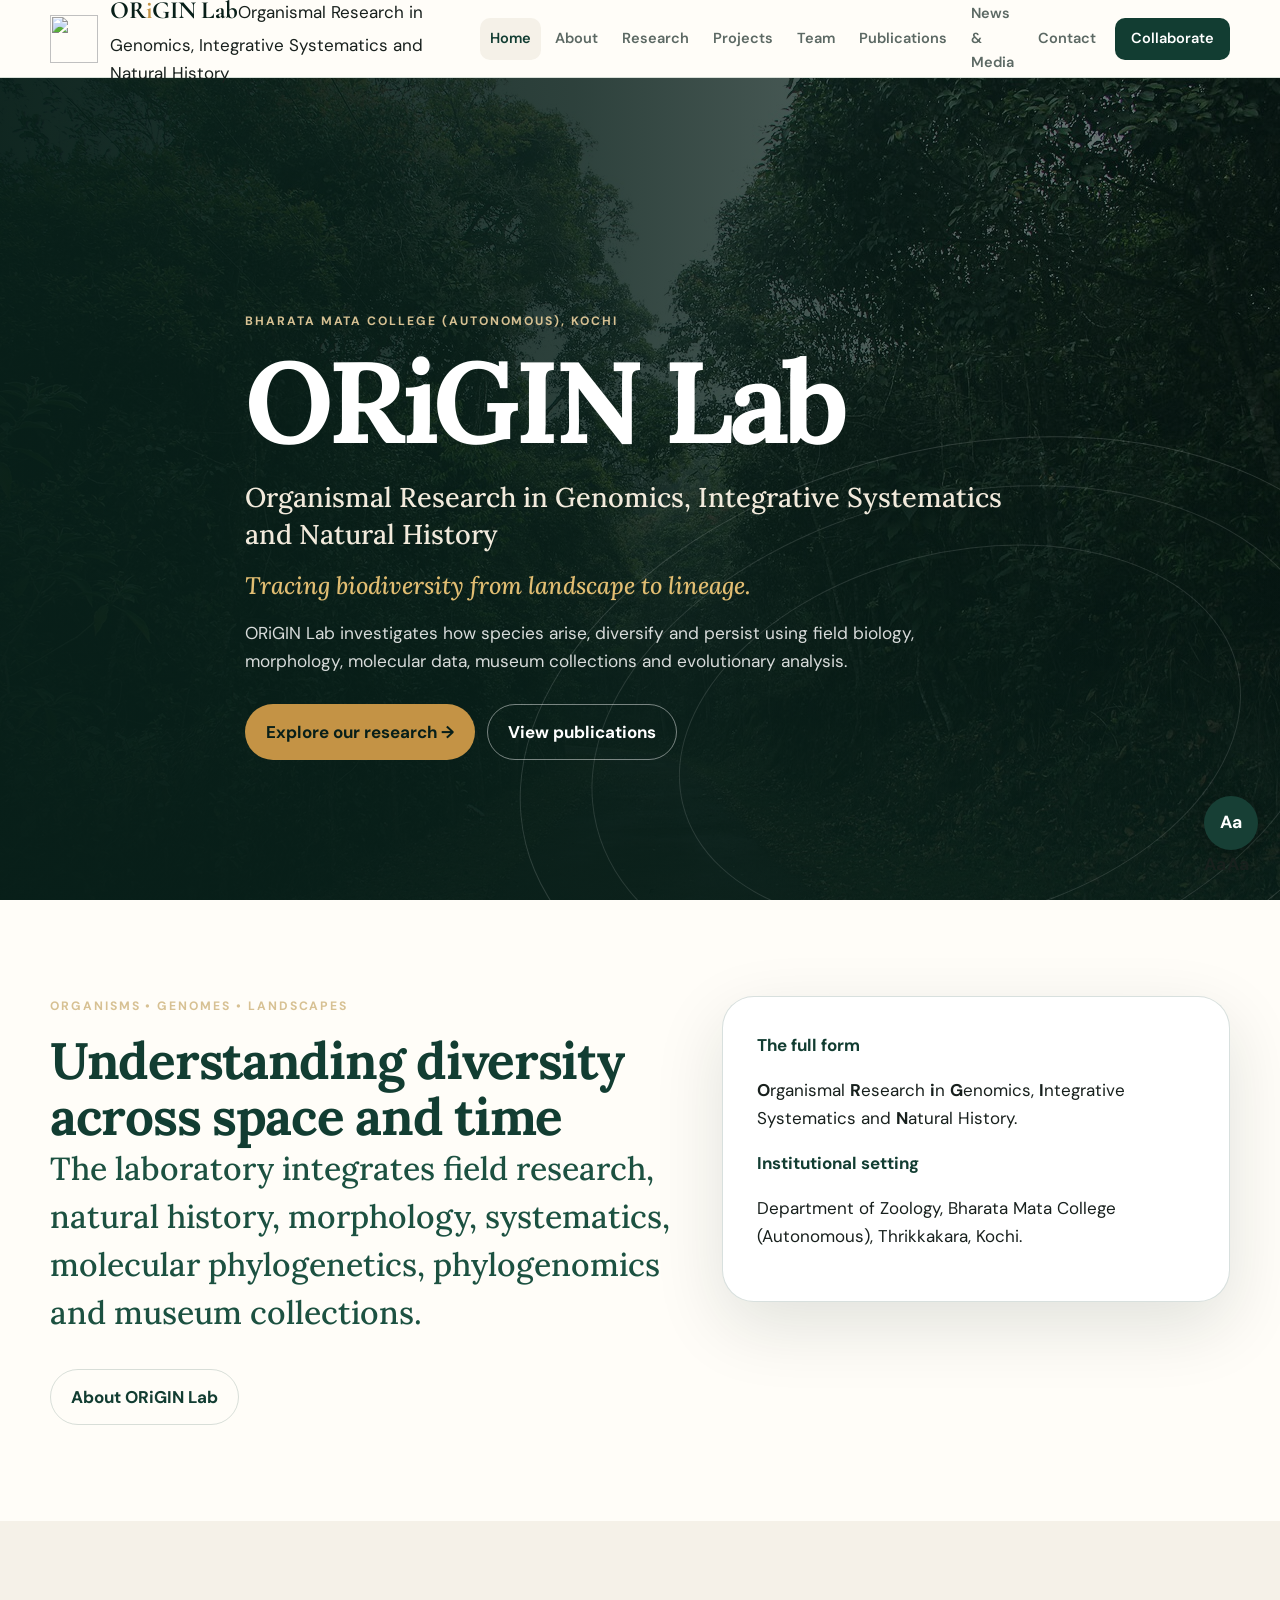
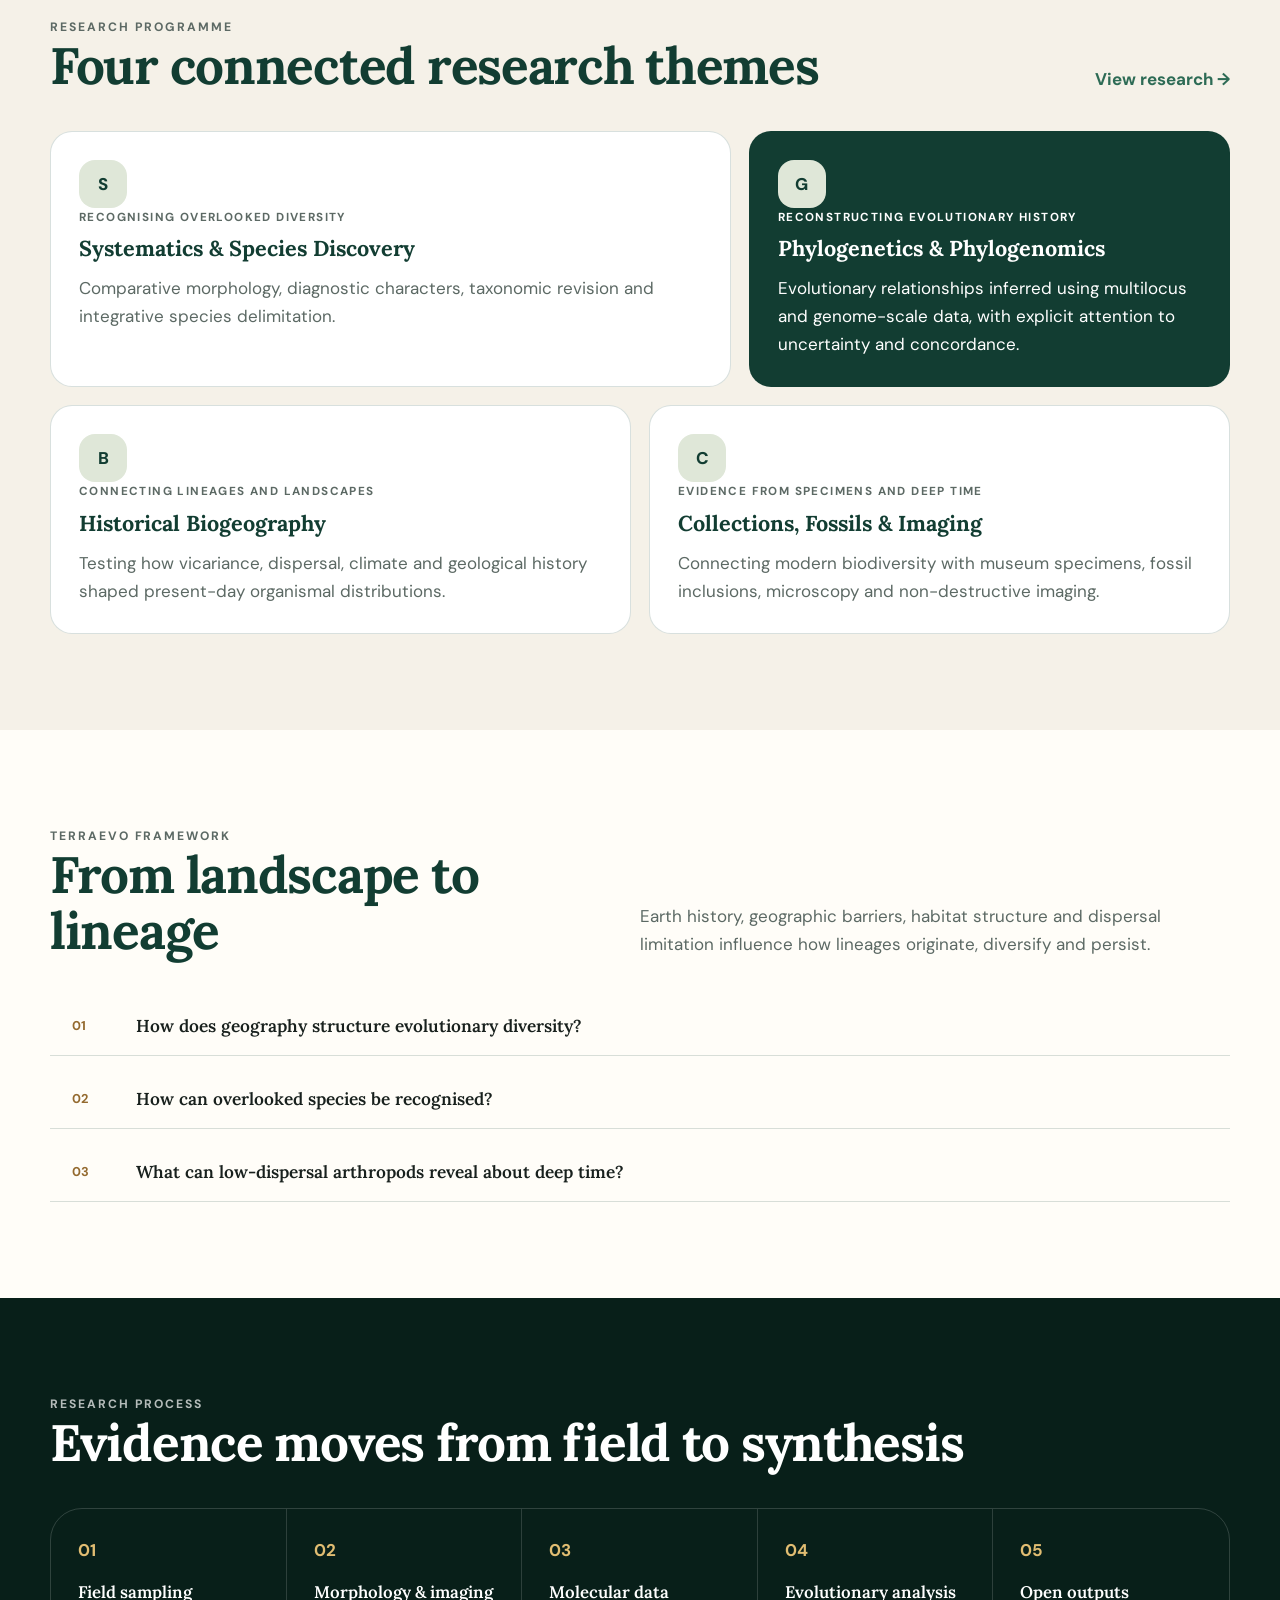
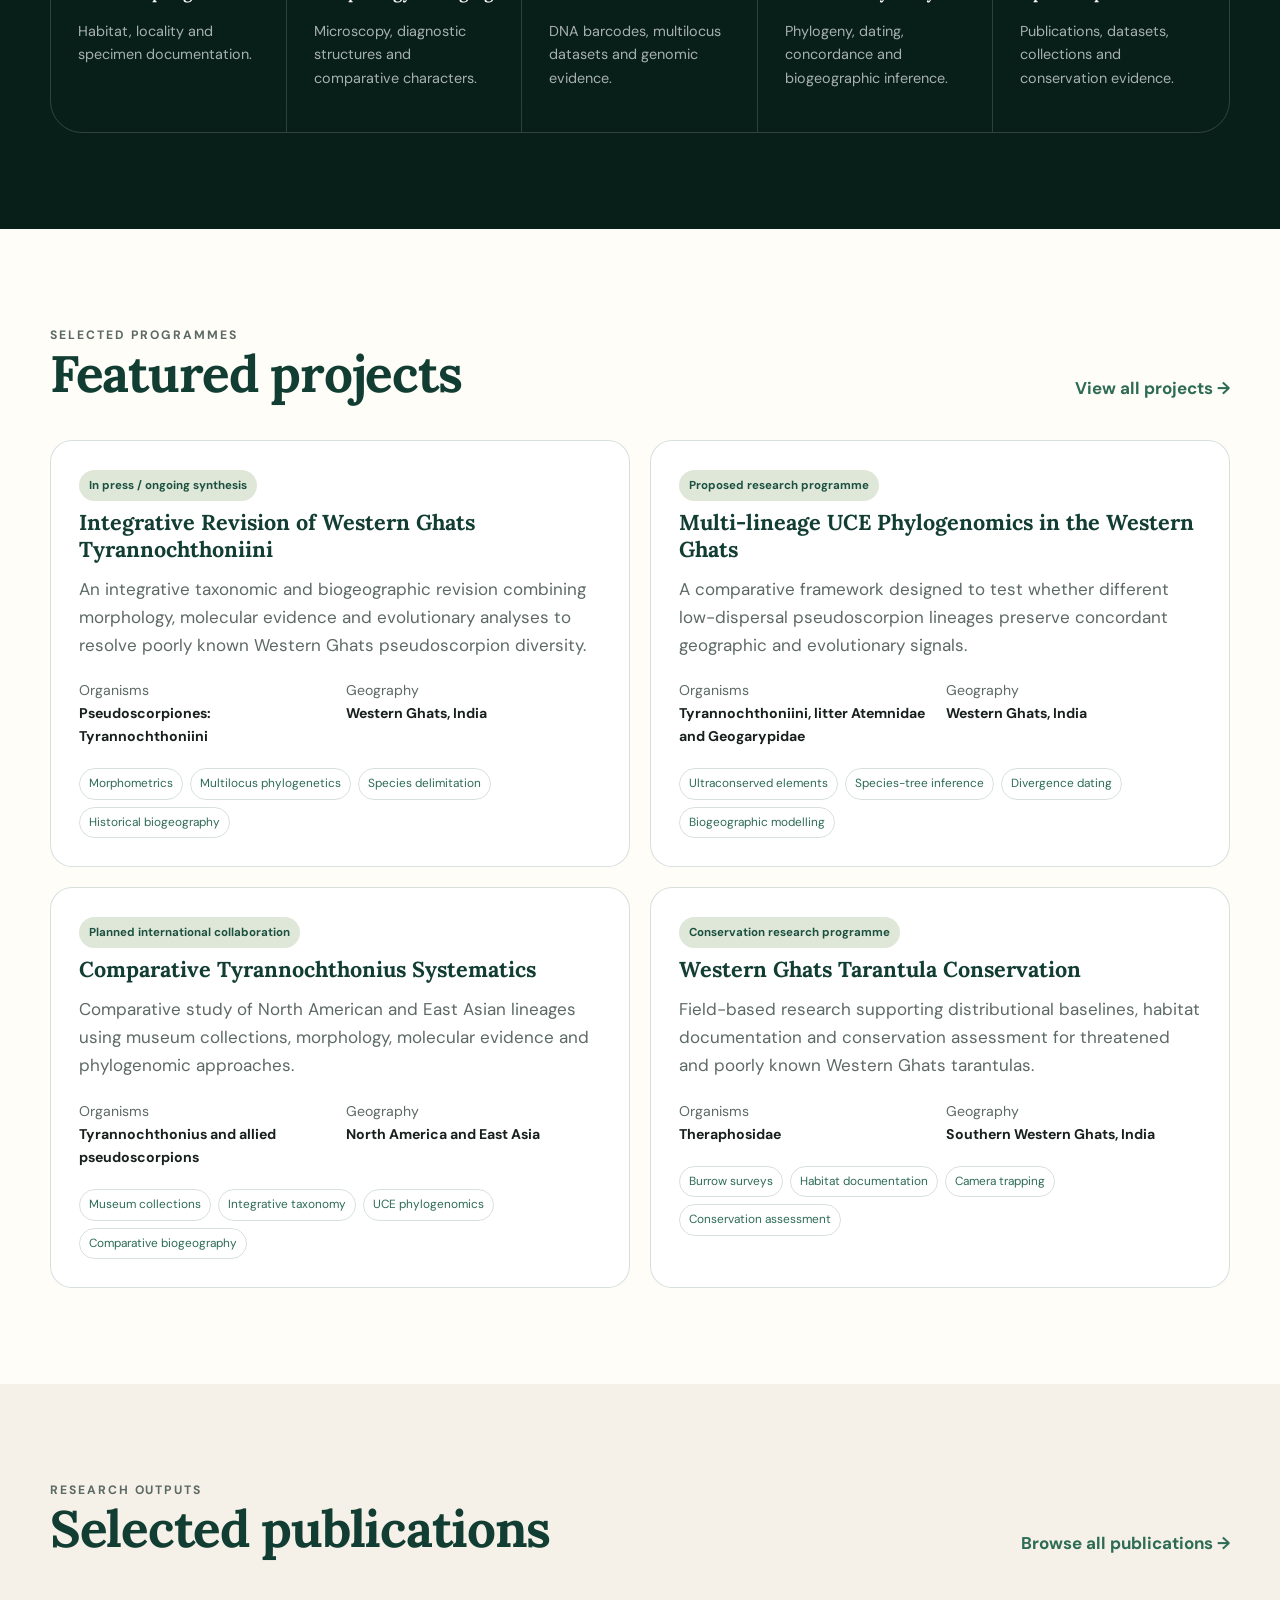
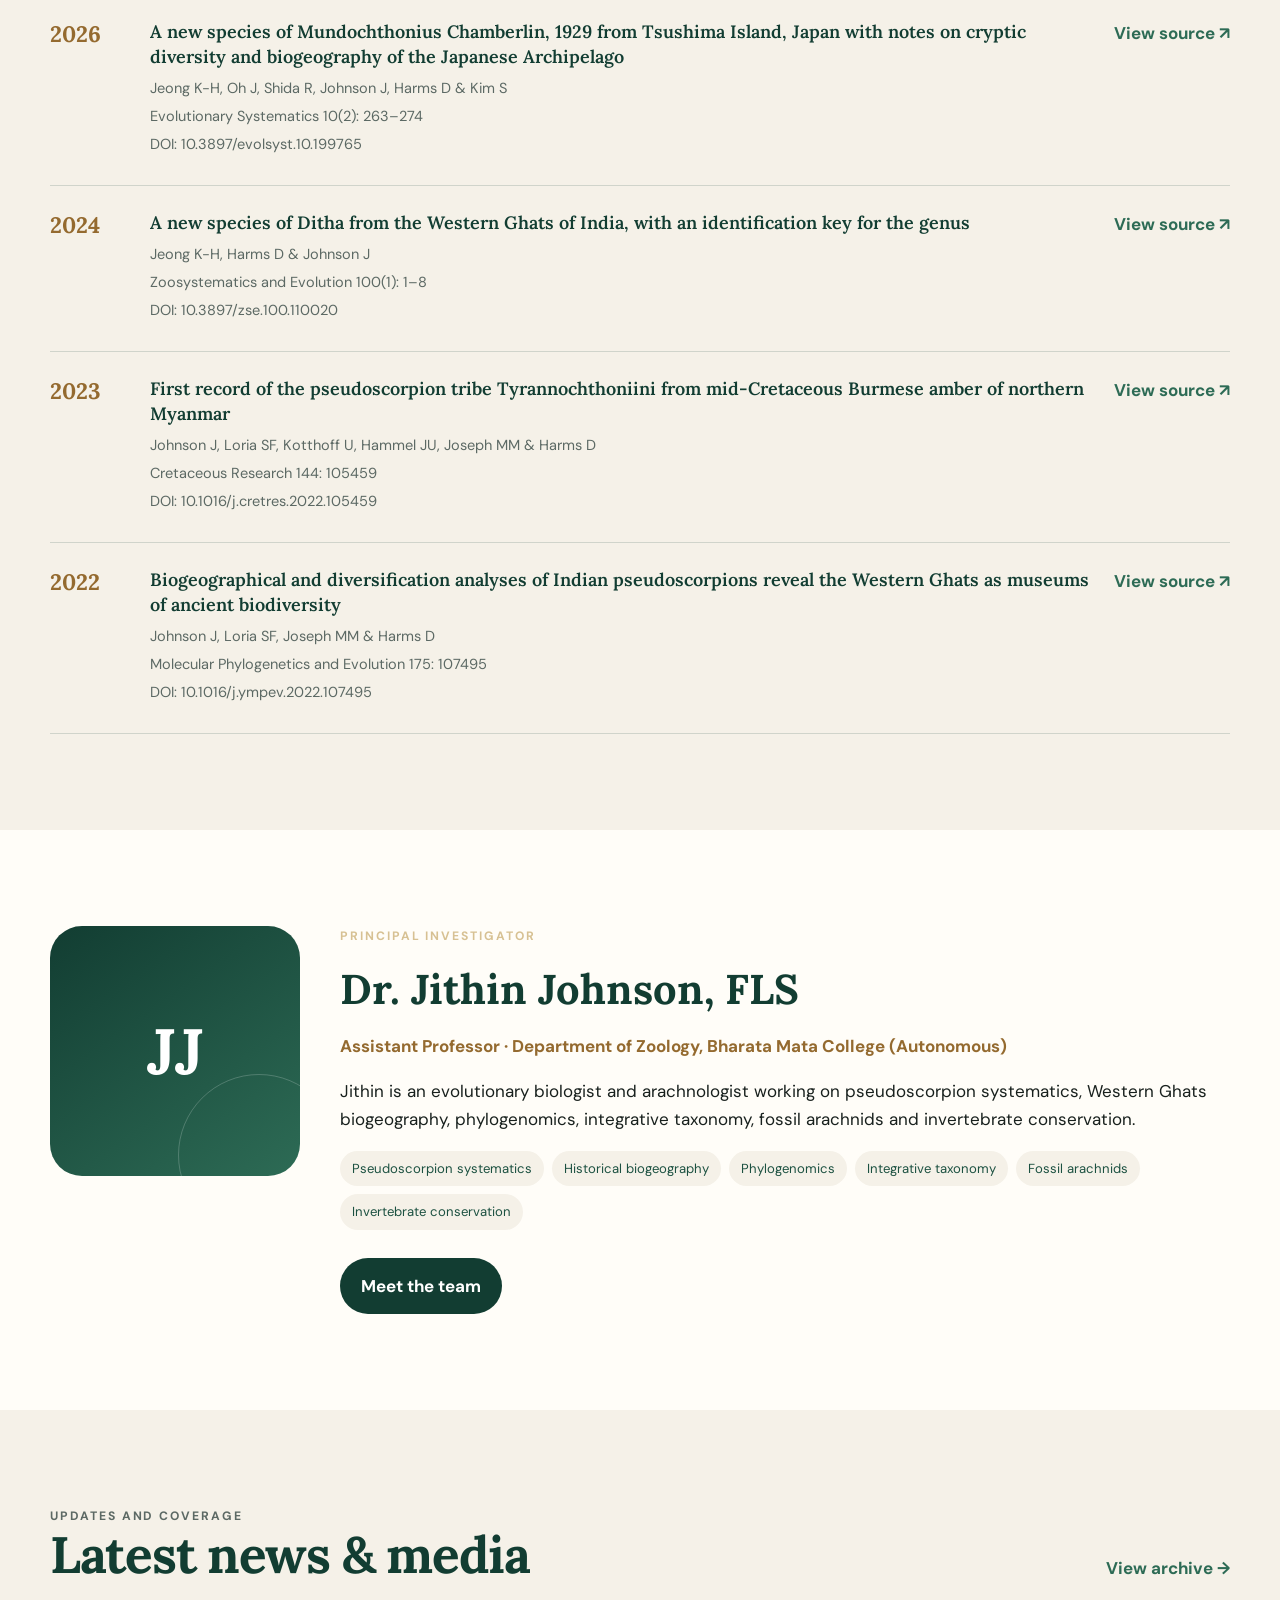
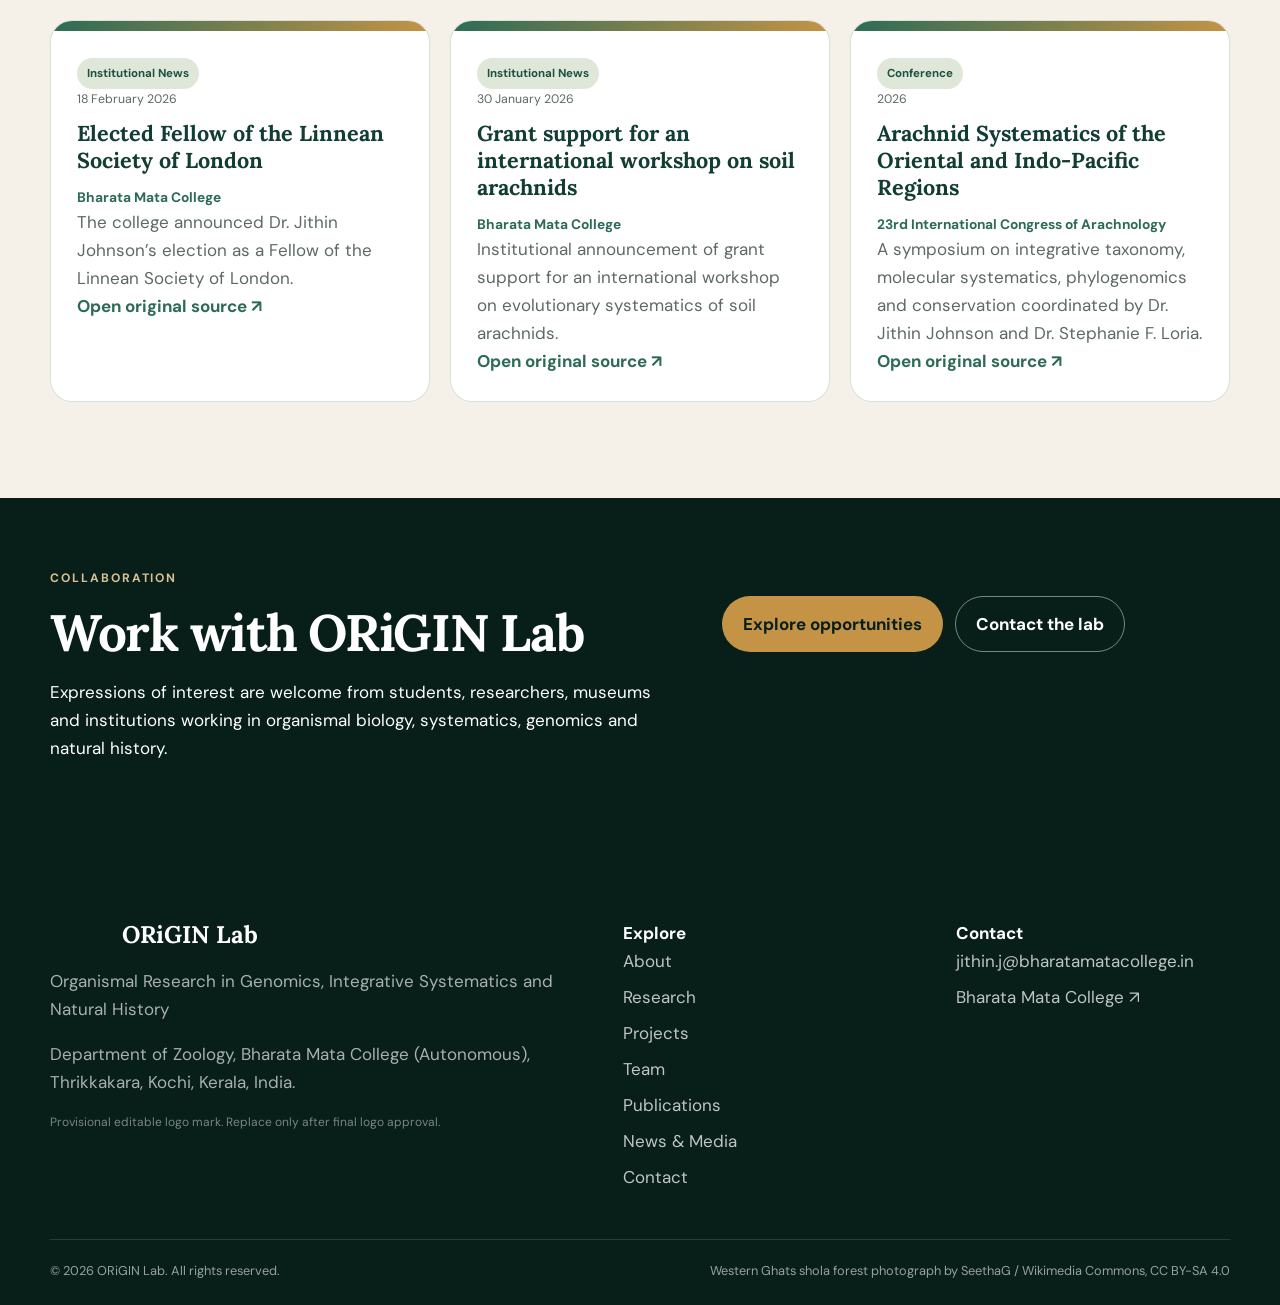
==== commit a15b80db: "Update index.html" ====
--- a/index.html
+++ b/index.html
@@ -1,6 +1,6 @@
 <!doctype html><html lang="en"><head><meta charset="utf-8"><meta name="viewport" content="width=device-width,initial-scale=1"><meta name="theme-color" content="#123d32"><title>ORiGIN Lab | Organismal Research in Genomics, Integrative Systematics and Natural History</title><meta name="description" content="ORiGIN Lab investigates how species arise, diversify and persist using field biology, morphology, molecular data, museum collections and evolutionary analysis."><meta name="author" content="Dr. Jithin Johnson, ORIGIN Lab"><meta name="keywords" content="ORiGIN Lab, ORIGIN Lab, Jithin Johnson, organismal biology, genomics, integrative systematics, natural history, Western Ghats, pseudoscorpions, arachnology, phylogenetics, biogeography"><meta property="og:title" content="ORiGIN Lab | Organismal Research in Genomics, Integrative Systematics and Natural History"><meta property="og:description" content="ORiGIN Lab investigates how species arise, diversify and persist using field biology, morphology, molecular data, museum collections and evolutionary analysis."><meta property="og:type" content="website"><meta property="og:image" content="assets/images/western-ghats-shola.jpg"><link rel="icon" href="assets/images/favicon.svg" type="image/svg+xml"><link rel="stylesheet" href="assets/css/styles.css"><link rel="stylesheet" href="assets/css/accessibility.css"><script type="application/ld+json">{"@context": "https://schema.org", "@type": "ResearchOrganization", "name": "ORIGIN Lab", "alternateName": "ORiGIN Lab", "description": "ORiGIN Lab investigates how species arise, diversify and persist using field biology, morphology, molecular data, museum collections and evolutionary analysis.", "parentOrganization": {"@type": "CollegeOrUniversity", "name": "Bharata Mata College (Autonomous)"}, "email": "jithin.j@bharatamatacollege.in", "address": {"@type": "PostalAddress", "addressLocality": "Kochi", "addressRegion": "Kerala", "postalCode": "682021", "addressCountry": "IN"}}</script></head><body><a class="skip-link" href="#main">Skip to main content</a>
 <header class="site-header"><div class="container header-inner">
-<a class="brand" href="index.html"><img src="assets/images/logo-provisional.svg" alt=""><span><span class="brand-name">ORiGIN Lab</span><span class="brand-full">Organismal Research in Genomics, Integrative Systematics and Natural History</span></span></a>
+<a class="brand" href="index.html"><img src="assets/images/logo.png" alt=""><span><span class="brand-name">OR<span class="origin-i">i</span>GIN Lab</span><span class="brand-full">Organismal Research in Genomics, Integrative Systematics and Natural History</span></span></a>
 <nav class="nav" aria-label="Primary navigation"><a href="index.html" aria-current="page">Home</a><a href="about/index.html">About</a><a href="research/index.html">Research</a><a href="projects/index.html">Projects</a><a href="team/index.html">Team</a><a href="publications/index.html">Publications</a><a href="news-media/index.html">News &amp; Media</a><a href="contact/index.html">Contact</a><a class="nav-cta" href="opportunities/index.html">Collaborate</a></nav>
 <button class="menu-button" type="button" aria-label="Open navigation" aria-expanded="false"><span></span><span></span><span></span></button>
 </div></header><main id="main"><section class="hero"><img class="hero-bg" src="assets/images/western-ghats-shola.jpg" alt="Shola forest landscape in the Western Ghats"><div class="hero-lines"></div><div class="container hero-content"><p class="eyebrow">Bharata Mata College (Autonomous), Kochi</p><h1>ORiGIN Lab</h1><p class="hero-full">Organismal Research in Genomics, Integrative Systematics and Natural History</p><p class="hero-tagline">Tracing biodiversity from landscape to lineage.</p><p class="hero-description">ORiGIN Lab investigates how species arise, diversify and persist using field biology, morphology, molecular data, museum collections and evolutionary analysis.</p><div class="actions"><a class="button" href="research/index.html">Explore our research →</a><a class="button secondary" href="publications/index.html">View publications</a></div></div></section>
@@ -13,7 +13,7 @@
 <section class="section"><div class="container profile"><div class="profile-visual reveal"><span>JJ</span></div><div class="reveal"><p class="eyebrow">Principal investigator</p><h2>Dr. Jithin Johnson, FLS</h2><p class="role">Assistant Professor · Department of Zoology, Bharata Mata College (Autonomous)</p><p>Jithin is an evolutionary biologist and arachnologist working on pseudoscorpion systematics, Western Ghats biogeography, phylogenomics, integrative taxonomy, fossil arachnids and invertebrate conservation.</p><ul class="pill-list"><li>Pseudoscorpion systematics</li><li>Historical biogeography</li><li>Phylogenomics</li><li>Integrative taxonomy</li><li>Fossil arachnids</li><li>Invertebrate conservation</li></ul><div class="actions"><a class="button dark" href="team/index.html">Meet the team</a></div></div></div></section>
 <section class="section cream"><div class="container"><div class="section-head"><div><p class="eyebrow">Updates and coverage</p><h2>Latest news & media</h2></div><a class="text-link" href="news-media/index.html">View archive →</a></div><div class="grid grid-3"><article class="card news-card reveal" data-filter-target="news" data-category="Institutional News"><div class="news-band"></div><div class="news-card-body"><span class="status">Institutional News</span><p class="news-date">18 February 2026</p><h3>Elected Fellow of the Linnean Society of London</h3><p class="publisher">Bharata Mata College</p><p>The college announced Dr. Jithin Johnson’s election as a Fellow of the Linnean Society of London.</p><p><a class="text-link" href="https://www.bharatamatacollege.in/our-happenings-detail/we-are-immensely-proud-to-announce-that-dr-jithin-johnson-assistant-professor-in-the-department-of-zoology-at-bharata-mata-college-has-been-elected-as-a-fellow-of-the-linnean-society-fls-of-london" target="_blank" rel="noopener noreferrer">Open original source ↗</a></p></div></article><article class="card news-card reveal" data-filter-target="news" data-category="Institutional News"><div class="news-band"></div><div class="news-card-body"><span class="status">Institutional News</span><p class="news-date">30 January 2026</p><h3>Grant support for an international workshop on soil arachnids</h3><p class="publisher">Bharata Mata College</p><p>Institutional announcement of grant support for an international workshop on evolutionary systematics of soil arachnids.</p><p><a class="text-link" href="https://www.bharatamatacollege.in/our-happenings-detail/congratulations-dr-jithin-johnson-for-winning-a-grant-of-2000-us-dollars" target="_blank" rel="noopener noreferrer">Open original source ↗</a></p></div></article><article class="card news-card reveal" data-filter-target="news" data-category="Conference"><div class="news-band"></div><div class="news-card-body"><span class="status">Conference</span><p class="news-date">2026</p><h3>Arachnid Systematics of the Oriental and Indo-Pacific Regions</h3><p class="publisher">23rd International Congress of Arachnology</p><p>A symposium on integrative taxonomy, molecular systematics, phylogenomics and conservation coordinated by Dr. Jithin Johnson and Dr. Stephanie F. Loria.</p><p><a class="text-link" href="https://www.ica2026.in/symposia.asp" target="_blank" rel="noopener noreferrer">Open original source ↗</a></p></div></article></div></div></section>
 <section class="section dark compact"><div class="container intro-grid"><div><p class="eyebrow">Collaboration</p><h2 class="content-title">Work with ORiGIN Lab</h2><p>Expressions of interest are welcome from students, researchers, museums and institutions working in organismal biology, systematics, genomics and natural history.</p></div><div class="actions"><a class="button" href="opportunities/index.html">Explore opportunities</a><a class="button secondary" href="contact/index.html">Contact the lab</a></div></div></section></main><footer class="site-footer"><div class="container"><div class="footer-grid">
-<div><div class="footer-brand"><img src="assets/images/logo-provisional.svg" alt=""><strong>ORiGIN Lab</strong></div><p class="footer-full">Organismal Research in Genomics, Integrative Systematics and Natural History</p><p class="footer-full">Department of Zoology, Bharata Mata College (Autonomous), Thrikkakara, Kochi, Kerala, India.</p><p class="provisional-note">Provisional editable logo mark. Replace only after final logo approval.</p></div>
+<div><div class="footer-brand"><img src="assets/images/logo.png" alt=""><strong>ORiGIN Lab</strong></div><p class="footer-full">Organismal Research in Genomics, Integrative Systematics and Natural History</p><p class="footer-full">Department of Zoology, Bharata Mata College (Autonomous), Thrikkakara, Kochi, Kerala, India.</p><p class="provisional-note">Provisional editable logo mark. Replace only after final logo approval.</p></div>
 <div><strong>Explore</strong><div class="footer-links"><a href="about/index.html">About</a><a href="research/index.html">Research</a><a href="projects/index.html">Projects</a><a href="team/index.html">Team</a><a href="publications/index.html">Publications</a><a href="news-media/index.html">News &amp; Media</a><a href="contact/index.html">Contact</a></div></div>
 <div><strong>Contact</strong><div class="footer-links"><a href="mailto:jithin.j@bharatamatacollege.in">jithin.j@bharatamatacollege.in</a><a href="https://www.bharatamatacollege.in/" target="_blank" rel="noopener noreferrer">Bharata Mata College ↗</a></div></div>
 </div><div class="footer-bottom"><span>© 2026 ORiGIN Lab. All rights reserved.</span><span>Western Ghats shola forest photograph by SeethaG / Wikimedia Commons, CC BY-SA 4.0</span></div></div></footer><script src="assets/js/main.js" defer></script><svg xmlns="http://www.w3.org/2000/svg" style="display:none" aria-hidden="true"><defs><filter id="origin-deuteranopia" x="0%" y="0%" width="100%" height="100%" color-interpolation-filters="sRGB"><feColorMatrix type="matrix" values="0.367 0.861 -0.228 0 0 0.280 0.673 0.047 0 0 -0.012 0.043 0.969 0 0 0 0 0 1 0"/></filter><filter id="origin-tritanopia" x="0%" y="0%" width="100%" height="100%" color-interpolation-filters="sRGB"><feColorMatrix type="matrix" values="1.256 -0.077 -0.179 0 0 -0.078 0.931 0.148 0 0 0.005 0.691 0.304 0 0 0 0 0 1 0"/></filter><filter id="origin-protanopia" x="0%" y="0%" width="100%" height="100%" color-interpolation-filters="sRGB"><feColorMatrix type="matrix" values="0.152 1.053 -0.205 0 0 0.115 0.786 0.099 0 0 0 0.143 0.857 0 0 0 0 0 1 0"/></filter><filter id="origin-protanomaly" x="0%" y="0%" width="100%" height="100%" color-interpolation-filters="sRGB"><feColorMatrix type="matrix" values="0.458 0.679 -0.137 0 0 0.092 0.857 0.051 0 0 -0.009 0.043 0.966 0 0 0 0 0 1 0"/></filter><filter id="origin-deuteranomaly" x="0%" y="0%" width="100%" height="100%" color-interpolation-filters="sRGB"><feColorMatrix type="matrix" values="0.547 0.607 -0.154 0 0 0.214 0.755 0.031 0 0 -0.008 0.028 0.980 0 0 0 0 0 1 0"/></filter><filter id="origin-tritanomaly" x="0%" y="0%" width="100%" height="100%" color-interpolation-filters="sRGB"><feColorMatrix type="matrix" values="1.000 0.099 -0.099 0 0 0 0.733 0.267 0 0 0 0.183 0.817 0 0 0 0 0 1 0"/></filter><filter id="origin-achromatopsia" x="0%" y="0%" width="100%" height="100%" color-interpolation-filters="sRGB"><feColorMatrix type="matrix" values="0.299 0.587 0.114 0 0 0.299 0.587 0.114 0 0 0.299 0.587 0.114 0 0 0 0 0 1 0"/></filter><filter id="origin-achromatomaly" x="0%" y="0%" width="100%" height="100%" color-interpolation-filters="sRGB"><feColorMatrix type="matrix" values="0.618 0.320 0.062 0 0 0.163 0.775 0.062 0 0 0.163 0.320 0.516 0 0 0 0 0 1 0"/></filter></defs></svg><div class="origin-access-widget"><button id="originAccessToggle" class="origin-access-toggle" aria-label="Open accessibility options" aria-expanded="false" aria-controls="originAccessPanel" title="Accessibility options"><span class="origin-access-icon" aria-hidden="true">Aa</span></button><div id="originAccessPanel" class="origin-access-panel" role="dialog" aria-label="Accessibility options" hidden><div class="origin-access-header"><span>Accessibility</span><button id="originAccessClose" class="origin-access-close" aria-label="Close">x</button></div><span class="origin-access-group-label">Text size</span><div class="origin-access-btn-row"><button id="originFontDecrease">A-</button><span class="origin-font-scale-val" id="originFontScaleVal">100%</span><button id="originFontIncrease">A+</button><button id="originFontReset" style="width:auto;padding:0 10px">Reset</button></div><span class="origin-access-group-label">Display</span><button id="originContrastToggle" aria-pressed="false">High contrast</button><button id="originDyslexiaToggle" aria-pressed="false">Dyslexia-friendly font</button><button id="originMotionToggle" aria-pressed="false">Reduce animations</button><button id="originCursorToggle" aria-pressed="false">Large cursor</button><button id="originHighlightToggle" aria-pressed="false">Highlight links</button><span class="origin-access-group-label">Colour blindness profile</span><select id="originColourProfile" aria-label="Select colour blindness profile"><option value="default">Default colours</option><option value="protanopia">Protanopia (red-blind)</option><option value="deuteranopia">Deuteranopia (green-blind)</option><option value="tritanopia">Tritanopia (blue-blind)</option><option value="protanomaly">Protanomaly (weak red)</option><option value="deuteranomaly">Deuteranomaly (weak green)</option><option value="tritanomaly">Tritanomaly (weak blue)</option><option value="achromatopsia">Achromatopsia (colourblind)</option><option value="achromatomaly">Achromatomaly (colourblind)</option></select><button id="originAccessReset">Reset all to default</button><small class="origin-access-note">Settings saved in this browser only. No data is sent to the server.</small></div></div" class="origin-access-toggle" aria-label="Open accessibility options" aria-expanded="false" aria-controls="originAccessPanel" title="Accessibility options"><span class="origin-access-icon" aria-hidden="true">Aa</span></button><div id="originAccessPanel" class="origin-access-panel" role="dialog" aria-label="Accessibility options" hidden><div class="origin-access-header"><span>Accessibility</span><button id="originAccessClose" class="origin-access-close" aria-label="Close">x</button></div><span class="origin-access-group-label">Text size</span><div class="origin-access-btn-row"><button id="originFontDecrease">A-</button><span class="origin-font-scale-val" id="originFontScaleVal">100%</span><button id="originFontIncrease">A+</button><button id="originFontReset" style="width:auto;padding:0 10px">Reset</button></div><span class="origin-access-group-label">Display</span><button id="originContrastToggle" aria-pressed="false">High contrast</button><button id="originDyslexiaToggle" aria-pressed="false">Dyslexia-friendly font</button><button id="originMotionToggle" aria-pressed="false">Reduce animations</button><button id="originCursorToggle" aria-pressed="false">Large cursor</button><button id="originHighlightToggle" aria-pressed="false">Highlight links</button><span class="origin-access-group-label">Colour blindness profile</span><select id="originColourProfile" aria-label="Select colour blindness profile"><option value="default">Default colours</option><option value="protanopia">Protanopia (red-blind)</option><option value="deuteranopia">Deuteranopia (green-blind)</option><option value="tritanopia">Tritanopia (blue-blind)</option><option value="protanomaly">Protanomaly (weak red)</option><option value="deuteranomaly">Deuteranomaly (weak green)</option><option value="tritanomaly">Tritanomaly (weak blue)</option><option value="achromatopsia">Achromatopsia (colourblind)</option><option value="achromatomaly">Achromatomaly (colourblind)</option></select><button id="originAccessReset">Reset all to default</button><small class="origin-access-note">Settings saved in this browser only. No data is sent to the server.</small></div></div" class="origin-access-toggle" aria-label="Open accessibility options" aria-expanded="false" aria-controls="originAccessPanel" title="Accessibility options"><span class="origin-access-icon" aria-hidden="true">Aa</span></button><div id="originAccessPanel" class="origin-access-panel" role="dialog" aria-label="Accessibility options" hidden><div class="origin-access-header"><span>Accessibility</span><button id="originAccessClose" class="origin-access-close" aria-label="Close">x</button></div><span class="origin-access-group-label">Text size</span><div class="origin-access-btn-row"><button id="originFontDecrease">A-</button><span class="origin-font-scale-val" id="originFontScaleVal">100%</span><button id="originFontIncrease">A+</button><button id="originFontReset" style="width:auto;padding:0 10px">Reset</button></div><span class="origin-access-group-label">Display</span><button id="originContrastToggle" aria-pressed="false">High contrast</button><span class="origin-access-group-label">Colour profile</span><select id="originColourProfile"><option value="default">Default colours</option><option value="deuteranopia">Red-green friendly</option><option value="tritanopia">Blue-yellow friendly</option><option value="grayscale">Greyscale</option></select><button id="originAccessReset">Reset to default</button><small class="origin-access-note">Settings saved in this browser only.</small></div></div><script src="assets/js/accessibility.js" defer></script></body></html>
--- a/assets/css/styles.css
+++ b/assets/css/styles.css
@@ -1,11 +1,11 @@
 
-@import url('https://fonts.googleapis.com/css2?family=DM+Sans:wght@400;500;600;700&family=Lora:ital,wght@0,500;0,600;0,700;1,500;1,600&display=swap');
+@import url('https://fonts.googleapis.com/css2?family=Cormorant+Garamond:ital,wght@0,600;0,700;1,600&family=DM+Sans:wght@400;500;600;700&family=Lora:ital,wght@0,500;0,600;0,700;1,500;1,600&display=swap');
 :root{--forest-950:#081f19;--forest-900:#123d32;--forest-800:#1c5141;--forest-700:#2d6b55;--moss:#839a72;--moss-soft:#dfe7d8;--amber:#c49345;--amber-dark:#946a2f;--cream:#f5f1e8;--paper:#fffdf8;--ink:#18201d;--muted:#5c6964;--line:rgba(18,61,50,.16);--white:#fff;--shadow:0 24px 70px rgba(8,31,25,.12);--radius-xl:32px;--radius-lg:22px;--radius-md:14px;--container:1180px;--header:78px}
-*{box-sizing:border-box}html{scroll-behavior:smooth}body{margin:0;background:var(--paper);color:var(--ink);font-family:'DM Sans',system-ui,sans-serif;font-size:17px;line-height:1.65}body.nav-open{overflow:hidden}a{color:inherit}img{max-width:100%;display:block}button,input,select,textarea{font:inherit}.container{width:min(calc(100% - 40px),var(--container));margin:auto}.skip-link{position:fixed;top:-80px;left:16px;background:white;padding:12px 16px;z-index:1000;border-radius:10px}.skip-link:focus{top:12px}.site-header{height:var(--header);position:sticky;top:0;z-index:100;background:rgba(255,253,248,.92);backdrop-filter:blur(16px);border-bottom:1px solid var(--line)}.header-inner{height:100%;display:flex;align-items:center;gap:28px}.brand{display:flex;align-items:center;gap:12px;text-decoration:none;min-width:245px}.brand img{width:48px;height:48px}.brand-name{font:700 1.28rem 'Lora',serif;color:var(--forest-900);display:block;line-height:1}.brand-full{display:block;font-size:.65rem;line-height:1.25;color:var(--muted);max-width:210px;margin-top:5px}.nav{display:flex;align-items:center;gap:4px;margin-left:auto}.nav a{padding:9px 10px;text-decoration:none;font-size:.91rem;font-weight:600;color:var(--muted);border-radius:10px}.nav a:hover,.nav a[aria-current=page]{background:var(--cream);color:var(--forest-900)}.nav .nav-cta{background:var(--forest-900);color:#fff;padding-inline:16px;margin-left:5px}.nav .nav-cta:hover{background:var(--forest-700);color:#fff}.menu-button{display:none;margin-left:auto;border:1px solid var(--line);background:white;border-radius:12px;padding:10px;cursor:pointer}.menu-button span{display:block;width:24px;height:2px;background:var(--forest-900);margin:5px}
+*{box-sizing:border-box}html{scroll-behavior:smooth}body{margin:0;background:var(--paper);color:var(--ink);font-family:'DM Sans',system-ui,sans-serif;font-size:17px;line-height:1.65}body.nav-open{overflow:hidden}a{color:inherit}img{max-width:100%;display:block}button,input,select,textarea{font:inherit}.container{width:min(calc(100% - 40px),var(--container));margin:auto}.skip-link{position:fixed;top:-80px;left:16px;background:white;padding:12px 16px;z-index:1000;border-radius:10px}.skip-link:focus{top:12px}.site-header{height:var(--header);position:sticky;top:0;z-index:100;background:rgba(255,253,248,.92);backdrop-filter:blur(16px);border-bottom:1px solid var(--line)}.header-inner{height:100%;display:flex;align-items:center;gap:28px}.brand{display:flex;align-items:center;gap:12px;text-decoration:none;min-width:245px}.brand img{width:48px;height:48px}.brand-name{font-family:'Cormorant Garamond',Georgia,serif;font-size:1.55rem;font-weight:700;letter-spacing:-.01em;color:var(--forest-950)}.brand-name .origin-i{color:var(--amber);font-style:normal}font:700 1.28rem 'Lora',serif;color:var(--forest-900);display:block;line-height:1}.brand-full{display:block;font-size:.65rem;line-height:1.25;color:var(--muted);max-width:210px;margin-top:5px}.nav{display:flex;align-items:center;gap:4px;margin-left:auto}.nav a{padding:9px 10px;text-decoration:none;font-size:.91rem;font-weight:600;color:var(--muted);border-radius:10px}.nav a:hover,.nav a[aria-current=page]{background:var(--cream);color:var(--forest-900)}.nav .nav-cta{background:var(--forest-900);color:#fff;padding-inline:16px;margin-left:5px}.nav .nav-cta:hover{background:var(--forest-700);color:#fff}.menu-button{display:none;margin-left:auto;border:1px solid var(--line);background:white;border-radius:12px;padding:10px;cursor:pointer}.menu-button span{display:block;width:24px;height:2px;background:var(--forest-900);margin:5px}
 .hero{min-height:calc(100vh - var(--header));position:relative;display:grid;align-items:end;color:#fff;overflow:hidden;background:var(--forest-950)}.hero-bg{position:absolute;inset:0;width:100%;height:100%;object-fit:cover;opacity:.64}.hero:after{content:'';position:absolute;inset:0;background:linear-gradient(90deg,rgba(8,31,25,.95) 0%,rgba(8,31,25,.76) 45%,rgba(8,31,25,.28) 100%),linear-gradient(0deg,rgba(8,31,25,.75),transparent 58%)}.hero-lines{position:absolute;inset:auto -10% -15% 40%;height:70%;border:1px solid rgba(255,255,255,.14);border-radius:50%;transform:rotate(-14deg);z-index:1}.hero-lines:before,.hero-lines:after{content:'';position:absolute;border:1px solid rgba(255,255,255,.12);border-radius:50%;inset:8%}.hero-lines:after{inset:18%}.hero-content{position:relative;z-index:2;padding:clamp(90px,13vw,170px) 0 74px;max-width:790px}.eyebrow{font-weight:700;text-transform:uppercase;letter-spacing:.16em;font-size:.76rem;color:#d7c193;margin:0 0 16px}.hero h1{font:700 clamp(3.4rem,9vw,7.5rem)/.94 'Lora',serif;margin:0;letter-spacing:-.045em}.hero-full{font:500 clamp(1.12rem,2.3vw,1.7rem)/1.35 'Lora',serif;max-width:760px;color:#f2eadc;margin:24px 0 0}.hero-tagline{font:italic 500 clamp(1.18rem,2vw,1.5rem) 'Lora',serif;color:#e1bd72;margin:18px 0 0}.hero-description{max-width:690px;color:rgba(255,255,255,.84);font-size:1.08rem}.actions{display:flex;flex-wrap:wrap;gap:12px;margin-top:28px}.button{display:inline-flex;align-items:center;gap:9px;text-decoration:none;border-radius:999px;padding:13px 20px;background:var(--amber);color:var(--forest-950);font-weight:700;border:1px solid transparent}.button:hover{transform:translateY(-2px);box-shadow:0 12px 30px rgba(0,0,0,.16)}.button.secondary{background:transparent;color:#fff;border-color:rgba(255,255,255,.45)}.button.dark{background:var(--forest-900);color:#fff}.button.ghost{background:transparent;border-color:var(--line);color:var(--forest-900)}
 .page-hero{padding:86px 0 72px;background:var(--cream);position:relative;overflow:hidden}.page-hero:after{content:'';position:absolute;width:460px;height:460px;border:1px solid rgba(18,61,50,.1);border-radius:50%;right:-180px;top:-230px;box-shadow:0 0 0 45px rgba(18,61,50,.025),0 0 0 90px rgba(18,61,50,.02)}.page-hero h1{font:700 clamp(2.6rem,6vw,5rem)/1 'Lora',serif;color:var(--forest-900);margin:0}.page-hero p{font:500 1.2rem 'Lora',serif;color:var(--muted);max-width:780px;margin:18px 0 0}.breadcrumbs{font-size:.8rem;margin-bottom:20px;color:var(--forest-700)}.breadcrumbs a{text-decoration:none}.section{padding:96px 0}.section.compact{padding:70px 0}.section.dark{background:var(--forest-950);color:white}.section.cream{background:var(--cream)}.section-head{display:flex;align-items:end;justify-content:space-between;gap:25px;margin-bottom:38px}.section-head h2,.content-title{font:700 clamp(2rem,4vw,3.45rem)/1.1 'Lora',serif;margin:0;color:var(--forest-900);letter-spacing:-.025em}.dark .section-head h2,.dark .content-title{color:white}.section-head p{max-width:590px;color:var(--muted);margin:0}.dark .section-head p{color:rgba(255,255,255,.7)}.text-link{font-weight:700;color:var(--forest-700);text-decoration:none}.intro-grid{display:grid;grid-template-columns:1.1fr .9fr;gap:50px;align-items:start}.lede{font:500 clamp(1.4rem,2.5vw,2rem)/1.5 'Lora',serif;color:var(--forest-800);margin-top:0}.fact-panel{background:white;border:1px solid var(--line);border-radius:var(--radius-xl);padding:34px;box-shadow:var(--shadow)}.fact-panel strong{display:block;color:var(--forest-900);margin-bottom:8px}.grid{display:grid;gap:20px}.grid-2{grid-template-columns:repeat(2,minmax(0,1fr))}.grid-3{grid-template-columns:repeat(3,minmax(0,1fr))}.grid-4{grid-template-columns:repeat(4,minmax(0,1fr))}.card{border:1px solid var(--line);border-radius:var(--radius-lg);padding:28px;background:white;position:relative;overflow:hidden;transition:.25s ease}.card:hover{transform:translateY(-5px);box-shadow:var(--shadow);border-color:rgba(18,61,50,.3)}.card h3{font:700 1.35rem/1.25 'Lora',serif;color:var(--forest-900);margin:8px 0 12px}.card p{color:var(--muted);margin:0}.card-kicker{font-size:.73rem;text-transform:uppercase;letter-spacing:.12em;color:var(--amber-dark);font-weight:700}.card-icon{width:48px;height:48px;border-radius:16px;background:var(--moss-soft);display:grid;place-items:center;color:var(--forest-900);font-weight:800}.card-link{position:absolute;inset:0;z-index:1}.card .inline-link{position:relative;z-index:2}.bento{display:grid;grid-template-columns:repeat(12,1fr);gap:18px}.bento .card:nth-child(1){grid-column:span 7}.bento .card:nth-child(2){grid-column:span 5;background:var(--forest-900);color:#fff}.bento .card:nth-child(2) h3,.bento .card:nth-child(2) p{color:#fff}.bento .card:nth-child(3),.bento .card:nth-child(4){grid-column:span 6}.question-list{display:grid;gap:14px;counter-reset:q}.question{display:grid;grid-template-columns:46px 1fr;align-items:center;gap:18px;padding:18px 22px;border-bottom:1px solid var(--line);font:600 1.08rem 'Lora',serif}.question:before{counter-increment:q;content:counter(q,decimal-leading-zero);font:700 .8rem 'DM Sans';color:var(--amber-dark)}.workflow{display:grid;grid-template-columns:repeat(5,1fr);gap:0;border:1px solid rgba(255,255,255,.16);border-radius:var(--radius-xl);overflow:hidden}.workflow article{padding:27px;border-right:1px solid rgba(255,255,255,.15)}.workflow article:last-child{border:0}.workflow .number{color:#e1bd72;font-weight:700}.workflow h3{font:600 1.05rem 'Lora',serif}.workflow p{font-size:.9rem;color:rgba(255,255,255,.65)}
 .status{display:inline-flex;border-radius:999px;padding:6px 10px;background:var(--moss-soft);color:var(--forest-800);font-size:.72rem;font-weight:700}.project-meta{display:grid;grid-template-columns:1fr 1fr;gap:12px;margin:20px 0;font-size:.88rem}.project-meta span{display:block;color:var(--muted)}.project-meta strong{display:block;color:var(--ink)}.tags{display:flex;flex-wrap:wrap;gap:7px;margin-top:18px}.tag{font-size:.74rem;border:1px solid var(--line);padding:5px 9px;border-radius:999px;color:var(--forest-700)}.publication{display:grid;grid-template-columns:78px 1fr auto;gap:22px;padding:24px 0;border-bottom:1px solid var(--line);align-items:start}.pub-year{font:700 1.4rem 'Lora',serif;color:var(--amber-dark)}.publication h3{font:600 1.12rem/1.4 'Lora',serif;margin:0 0 8px;color:var(--forest-900)}.publication p{margin:4px 0;color:var(--muted);font-size:.91rem}.external{white-space:nowrap;text-decoration:none;font-weight:700;color:var(--forest-700)}.filters{display:flex;gap:9px;flex-wrap:wrap;margin-bottom:28px}.filter{border:1px solid var(--line);background:white;padding:8px 14px;border-radius:999px;cursor:pointer;color:var(--forest-800);font-weight:600}.filter.active{background:var(--forest-900);color:white}.hidden{display:none!important}.profile{display:grid;grid-template-columns:250px 1fr;gap:40px;align-items:start}.profile-visual{aspect-ratio:1;border-radius:var(--radius-xl);background:linear-gradient(145deg,var(--forest-900),var(--forest-700));display:grid;place-items:center;position:relative;overflow:hidden}.profile-visual span{font:700 4rem 'Lora';color:white}.profile-visual:after{content:'';position:absolute;width:160px;height:160px;border:1px solid rgba(255,255,255,.2);border-radius:50%;bottom:-60px;right:-40px}.profile h2{font:700 2.6rem 'Lora',serif;margin:0;color:var(--forest-900)}.role{color:var(--amber-dark);font-weight:700}.pill-list{display:flex;flex-wrap:wrap;gap:8px;padding:0;list-style:none}.pill-list li{background:var(--cream);border-radius:999px;padding:7px 12px;font-size:.82rem;color:var(--forest-800)}.profile-links{display:flex;gap:10px;flex-wrap:wrap;margin-top:20px}.collaborator{display:flex;flex-direction:column;min-height:310px}.collaborator .country{color:var(--amber-dark);font-size:.75rem;text-transform:uppercase;letter-spacing:.1em;font-weight:700}.collaborator a{margin-top:auto;padding-top:18px;text-decoration:none;font-weight:700;color:var(--forest-700)}.empty-state{padding:34px;border:1px dashed rgba(18,61,50,.3);border-radius:var(--radius-lg);text-align:center;color:var(--muted);background:rgba(245,241,232,.5)}.news-card{padding:0}.news-card-body{padding:26px}.news-date{font-size:.77rem;color:var(--muted)}.news-card h3{margin-top:10px}.news-card .publisher{font-weight:700;color:var(--forest-700);font-size:.86rem}.news-band{height:10px;background:linear-gradient(90deg,var(--forest-700),var(--amber))}.opportunity{border-left:4px solid var(--amber)}.contact-layout{display:grid;grid-template-columns:.8fr 1.2fr;gap:40px}.contact-card{background:var(--forest-900);color:white;padding:38px;border-radius:var(--radius-xl)}.contact-card h2{font:700 2rem 'Lora';margin-top:0}.contact-card a{color:#e1bd72}.form{display:grid;gap:18px}.field{display:grid;gap:7px}.field label{font-weight:700;color:var(--forest-900)}.field input,.field select,.field textarea{width:100%;border:1px solid var(--line);border-radius:12px;padding:13px;background:white;color:var(--ink)}.field textarea{min-height:150px;resize:vertical}.form-note{font-size:.82rem;color:var(--muted)}
 .site-footer{background:var(--forest-950);color:#fff;padding:70px 0 24px}.footer-grid{display:grid;grid-template-columns:1.5fr .8fr .8fr;gap:60px}.footer-brand{display:flex;align-items:center;gap:14px}.footer-brand img{width:58px}.footer-brand strong{font:700 1.5rem 'Lora'}.footer-full{color:rgba(255,255,255,.65);max-width:560px}.footer-links{display:grid;gap:8px}.footer-links a{text-decoration:none;color:rgba(255,255,255,.74)}.footer-links a:hover{color:white}.footer-bottom{border-top:1px solid rgba(255,255,255,.13);margin-top:48px;padding-top:20px;display:flex;justify-content:space-between;gap:20px;color:rgba(255,255,255,.58);font-size:.8rem}.provisional-note{font-size:.75rem;color:rgba(255,255,255,.46)}
 .reveal{opacity:0;transform:translateY(16px);transition:.65s ease}.reveal.visible{opacity:1;transform:none}@media(prefers-reduced-motion:reduce){*{scroll-behavior:auto!important;transition:none!important}.reveal{opacity:1;transform:none}}
 @media(max-width:1000px){.nav{display:none;position:fixed;inset:var(--header) 0 0;background:var(--paper);padding:25px;flex-direction:column;align-items:stretch}.nav.open{display:flex}.nav a{padding:14px}.menu-button{display:block}.brand-full{display:none}.brand{min-width:auto}.grid-4{grid-template-columns:repeat(2,1fr)}.grid-3{grid-template-columns:repeat(2,1fr)}.workflow{grid-template-columns:repeat(2,1fr)}.workflow article{border-bottom:1px solid rgba(255,255,255,.15)}.bento .card{grid-column:span 6!important}}
-@media(max-width:720px){body{font-size:16px}.container{width:min(calc(100% - 28px),var(--container))}.section{padding:70px 0}.hero{min-height:720px}.hero-content{padding-bottom:54px}.hero h1{font-size:clamp(3.1rem,16vw,5.2rem)}.page-hero{padding:62px 0}.intro-grid,.profile,.contact-layout{grid-template-columns:1fr}.profile-visual{max-width:250px}.grid-2,.grid-3,.grid-4{grid-template-columns:1fr}.bento{grid-template-columns:1fr}.bento .card{grid-column:auto!important}.workflow{grid-template-columns:1fr}.workflow article{border-right:0}.publication{grid-template-columns:58px 1fr}.publication .external{grid-column:2}.project-meta{grid-template-columns:1fr}.section-head{align-items:start;flex-direction:column}.footer-grid{grid-template-columns:1fr;gap:32px}.footer-bottom{flex-direction:column}.actions{align-items:stretch}.actions .button{justify-content:center}.brand-name{font-size:1.15rem}}
+@media(max-width:720px){body{font-size:16px}.container{width:min(calc(100% - 28px),var(--container))}.section{padding:70px 0}.hero{min-height:720px}.hero-content{padding-bottom:54px}.hero h1{font-size:clamp(3.1rem,16vw,5.2rem)}.page-hero{padding:62px 0}.intro-grid,.profile,.contact-layout{grid-template-columns:1fr}.profile-visual{max-width:250px}.grid-2,.grid-3,.grid-4{grid-template-columns:1fr}.bento{grid-template-columns:1fr}.bento .card{grid-column:auto!important}.workflow{grid-template-columns:1fr}.workflow article{border-right:0}.publication{grid-template-columns:58px 1fr}.publication .external{grid-column:2}.project-meta{grid-template-columns:1fr}.section-head{align-items:start;flex-direction:column}.footer-grid{grid-template-columns:1fr;gap:32px}.footer-bottom{flex-direction:column}.actions{align-items:stretch}.actions .button{justify-content:center}.brand-name{font-family:'Cormorant Garamond',Georgia,serif;font-size:1.55rem;font-weight:700;letter-spacing:-.01em;color:var(--forest-950)}.brand-name .origin-i{color:var(--amber);font-style:normal}font-size:1.15rem}}
--- a/assets/css/accessibility.css
+++ b/assets/css/accessibility.css
@@ -1,66 +1,38 @@
-/* ORiGIN Lab - Full Accessibility Widget CSS */
-:root { --access-font-scale: 1; }
-html { font-size: calc(100% * var(--access-font-scale)); }
-
-.origin-access-widget { position:fixed; right:22px; bottom:22px; z-index:9999; font-family:inherit; }
-
-.origin-access-toggle { width:54px; height:54px; border:0; border-radius:50%; background:#173f35; color:#fff; cursor:pointer; box-shadow:0 4px 20px rgba(0,0,0,.28); display:flex; align-items:center; justify-content:center; transition:background .2s,transform .15s; }
-.origin-access-toggle:hover,.origin-access-toggle:focus-visible { background:#b68a36; transform:scale(1.06); outline:3px solid #b68a36; outline-offset:3px; }
-.origin-access-icon { font-size:1.1rem; font-weight:700; letter-spacing:.02em; line-height:1; user-select:none; }
-
-.origin-access-panel { position:absolute; right:0; bottom:62px; width:300px; padding:16px; background:#fff; border:1px solid #d4cfc8; border-radius:14px; box-shadow:0 16px 40px rgba(0,0,0,.18); font-size:.9rem; max-height:80vh; overflow-y:auto; }
-
-.origin-access-header { display:flex; justify-content:space-between; align-items:center; margin-bottom:12px; padding-bottom:10px; border-bottom:1px solid #e8e4de; color:#173f35; font-weight:600; font-size:.95rem; }
-.origin-access-close { background:none!important; border:none!important; padding:0 4px!important; margin:0!important; width:auto!important; min-height:unset!important; color:#173f35!important; font-size:22px!important; line-height:1; cursor:pointer; }
-.origin-access-close:hover { color:#b68a36!important; }
-
-.origin-access-group-label { display:block; font-size:.67rem; letter-spacing:.1em; text-transform:uppercase; color:#7a6f65; margin:12px 0 5px; font-weight:600; }
-
-.origin-access-btn-row { display:flex; gap:6px; align-items:center; margin:3px 0; }
-.origin-access-btn-row button { flex:1; }
-.origin-font-scale-val { font-size:.8rem; color:#173f35; font-weight:600; min-width:38px; text-align:center; }
-
-.origin-access-panel button:not(.origin-access-close):not(.origin-access-toggle) { width:100%; min-height:40px; margin:3px 0; border:1.5px solid #d4cfc8; border-radius:8px; background:#f0ede8; color:#173f35; cursor:pointer; font-size:.85rem; font-weight:500; font-family:inherit; transition:background .15s,border-color .15s,color .15s; }
-.origin-access-panel button:not(.origin-access-close):not(.origin-access-toggle):hover, .origin-access-panel button:not(.origin-access-close):not(.origin-access-toggle):focus-visible { background:#173f35; color:#fff; border-color:#173f35; outline:2px solid #b68a36; outline-offset:2px; }
-.origin-access-panel button.is-active { background:#173f35!important; color:#fff!important; border-color:#173f35!important; }
-
-.origin-access-panel select { width:100%; min-height:40px; margin:3px 0; border:1.5px solid #d4cfc8; border-radius:8px; background:#f0ede8; color:#173f35; font-size:.85rem; font-family:inherit; padding:0 10px; cursor:pointer; }
-.origin-access-panel select:focus-visible { outline:2px solid #b68a36; outline-offset:2px; border-color:#173f35; }
-
-.origin-access-note { display:block; margin-top:12px; padding-top:10px; border-top:1px solid #e8e4de; font-size:.7rem; color:#7a6f65; line-height:1.5; }
-
-/* HIGH CONTRAST */
-html.origin-high-contrast body { background:#000!important; color:#fff!important; }
-html.origin-high-contrast :is(header,.site-header,nav,main,section,article,footer,.card,.fact-panel,.publication,.bento,.workflow article) { background:#000!important; color:#fff!important; border-color:#555!important; }
-html.origin-high-contrast a { color:#ffff00!important; text-decoration:underline!important; }
-html.origin-high-contrast .button,.origin-high-contrast .nav-cta { background:#fff!important; color:#000!important; border:2px solid #ffff00!important; }
-html.origin-high-contrast .hero-bg { filter:contrast(1.4) brightness(0.5); }
-html.origin-high-contrast .card-icon,.origin-high-contrast .number { background:#333!important; color:#ffff00!important; }
-
-/* DYSLEXIA */
-html.origin-dyslexia, html.origin-dyslexia * { font-family:'OpenDyslexic',Comic Sans MS,Arial,sans-serif!important; letter-spacing:.05em!important; word-spacing:.15em!important; line-height:1.8!important; }
-
-/* REDUCE MOTION */
-html.origin-reduce-motion *, html.origin-reduce-motion *::before, html.origin-reduce-motion *::after { animation-duration:.001ms!important; animation-iteration-count:1!important; transition-duration:.001ms!important; scroll-behavior:auto!important; }
-
-/* BIG CURSOR */
-html.origin-big-cursor, html.origin-big-cursor * { cursor:url('data:image/svg+xml,<svg xmlns="http://www.w3.org/2000/svg" width="40" height="40"><circle cx="8" cy="8" r="7" fill="%23173f35" stroke="white" stroke-width="2"/></svg>') 8 8,auto!important; }
-
-/* HIGHLIGHT LINKS */
-html.origin-highlight-links a { background:#ffff00!important; color:#000!important; padding:1px 3px!important; border-radius:2px!important; text-decoration:underline!important; }
-
-/* COLOUR BLINDNESS PROFILES */
-html.origin-profile-protanopia    { filter:url(#origin-protanopia); }
-html.origin-profile-deuteranopia  { filter:url(#origin-deuteranopia); }
-html.origin-profile-tritanopia    { filter:url(#origin-tritanopia); }
-html.origin-profile-protanomaly   { filter:url(#origin-protanomaly); }
-html.origin-profile-deuteranomaly { filter:url(#origin-deuteranomaly); }
-html.origin-profile-tritanomaly   { filter:url(#origin-tritanomaly); }
-html.origin-profile-achromatopsia { filter:url(#origin-achromatopsia); }
-html.origin-profile-achromatomaly { filter:url(#origin-achromatomaly); }
-
-/* MOBILE */
-@media(max-width:600px) {
-     .origin-access-widget { right:14px; bottom:80px; }
-     .origin-access-panel { width:min(300px,calc(100vw - 28px)); right:0; }
-}
+/* ORiGIN Lab - Accessibility Widget */
+:root{--access-font-scale:1}
+html{font-size:calc(100% * var(--access-font-scale))}
+.origin-access-widget{position:fixed;right:22px;bottom:22px;z-index:9999;font-family:inherit}
+.origin-access-toggle{width:54px;height:54px;border:0;border-radius:50%;background:#173f35;color:#fff;cursor:pointer;box-shadow:0 4px 20px rgba(0,0,0,.28);display:flex;align-items:center;justify-content:center;transition:background .2s,transform .15s}
+.origin-access-toggle:hover,.origin-access-toggle:focus-visible{background:#b68a36;transform:scale(1.06);outline:3px solid #b68a36;outline-offset:3px}
+.origin-access-icon{font-size:1.1rem;font-weight:700;letter-spacing:.02em;line-height:1;user-select:none}
+.origin-access-panel{position:fixed;right:22px;bottom:84px;width:300px;padding:16px;background:#fff;border:1px solid #d4cfc8;border-radius:14px;box-shadow:0 16px 40px rgba(0,0,0,.22);font-size:.9rem;max-height:calc(100vh - 120px);overflow-y:auto;z-index:9998}
+.origin-access-header{display:flex;justify-content:space-between;align-items:center;margin-bottom:12px;padding-bottom:10px;border-bottom:1px solid #e8e4de;color:#173f35;font-weight:600;font-size:.95rem}
+.origin-access-close{background:none!important;border:none!important;padding:0 4px!important;margin:0!important;width:auto!important;min-height:unset!important;color:#173f35!important;font-size:22px!important;line-height:1;cursor:pointer}
+.origin-access-close:hover{color:#b68a36!important}
+.origin-access-group-label{display:block;font-size:.67rem;letter-spacing:.1em;text-transform:uppercase;color:#7a6f65;margin:12px 0 5px;font-weight:600}
+.origin-access-btn-row{display:flex;gap:6px;align-items:center;margin:3px 0}
+.origin-access-btn-row button{flex:1}
+.origin-font-scale-val{font-size:.8rem;color:#173f35;font-weight:600;min-width:38px;text-align:center}
+.origin-access-panel button:not(.origin-access-close):not(.origin-access-toggle){width:100%;min-height:40px;margin:3px 0;border:1.5px solid #d4cfc8;border-radius:8px;background:#f0ede8;color:#173f35;cursor:pointer;font-size:.85rem;font-weight:500;font-family:inherit;transition:background .15s,border-color .15s,color .15s}
+.origin-access-panel button:not(.origin-access-close):not(.origin-access-toggle):hover,.origin-access-panel button:not(.origin-access-close):not(.origin-access-toggle):focus-visible{background:#173f35;color:#fff;border-color:#173f35;outline:2px solid #b68a36;outline-offset:2px}
+.origin-access-panel button.is-active{background:#173f35!important;color:#fff!important;border-color:#173f35!important}
+.origin-access-panel select{width:100%;min-height:40px;margin:3px 0;border:1.5px solid #d4cfc8;border-radius:8px;background:#f0ede8;color:#173f35;font-size:.85rem;font-family:inherit;padding:0 10px;cursor:pointer}
+.origin-access-panel select:focus-visible{outline:2px solid #b68a36;outline-offset:2px;border-color:#173f35}
+.origin-access-note{display:block;margin-top:12px;padding-top:10px;border-top:1px solid #e8e4de;font-size:.7rem;color:#7a6f65;line-height:1.5}
+html.origin-high-contrast body{background:#000!important;color:#fff!important}
+html.origin-high-contrast :is(header,.site-header,nav,main,section,article,footer,.card,.fact-panel,.publication,.bento,.workflow article){background:#000!important;color:#fff!important;border-color:#555!important}
+html.origin-high-contrast a{color:#ffff00!important;text-decoration:underline!important}
+html.origin-high-contrast .button,html.origin-high-contrast .nav-cta{background:#fff!important;color:#000!important;border:2px solid #ffff00!important}
+html.origin-high-contrast .hero-bg{filter:contrast(1.4) brightness(0.5)}
+html.origin-dyslexia,html.origin-dyslexia *{font-family:'OpenDyslexic',Comic Sans MS,Arial,sans-serif!important;letter-spacing:.05em!important;word-spacing:.15em!important;line-height:1.8!important}
+html.origin-reduce-motion *,html.origin-reduce-motion *::before,html.origin-reduce-motion *::after{animation-duration:.001ms!important;animation-iteration-count:1!important;transition-duration:.001ms!important;scroll-behavior:auto!important}
+html.origin-highlight-links a{background:#ffff00!important;color:#000!important;padding:1px 3px!important;border-radius:2px!important;text-decoration:underline!important}
+html.origin-profile-protanopia{filter:url(#origin-protanopia)}
+html.origin-profile-deuteranopia{filter:url(#origin-deuteranopia)}
+html.origin-profile-tritanopia{filter:url(#origin-tritanopia)}
+html.origin-profile-protanomaly{filter:url(#origin-protanomaly)}
+html.origin-profile-deuteranomaly{filter:url(#origin-deuteranomaly)}
+html.origin-profile-tritanomaly{filter:url(#origin-tritanomaly)}
+html.origin-profile-achromatopsia{filter:url(#origin-achromatopsia)}
+html.origin-profile-achromatomaly{filter:url(#origin-achromatomaly)}
+@media(max-width:600px){.origin-access-widget{right:14px;bottom:14px}.origin-access-panel{width:min(300px,calc(100vw - 28px));right:14px;bottom:76px}}
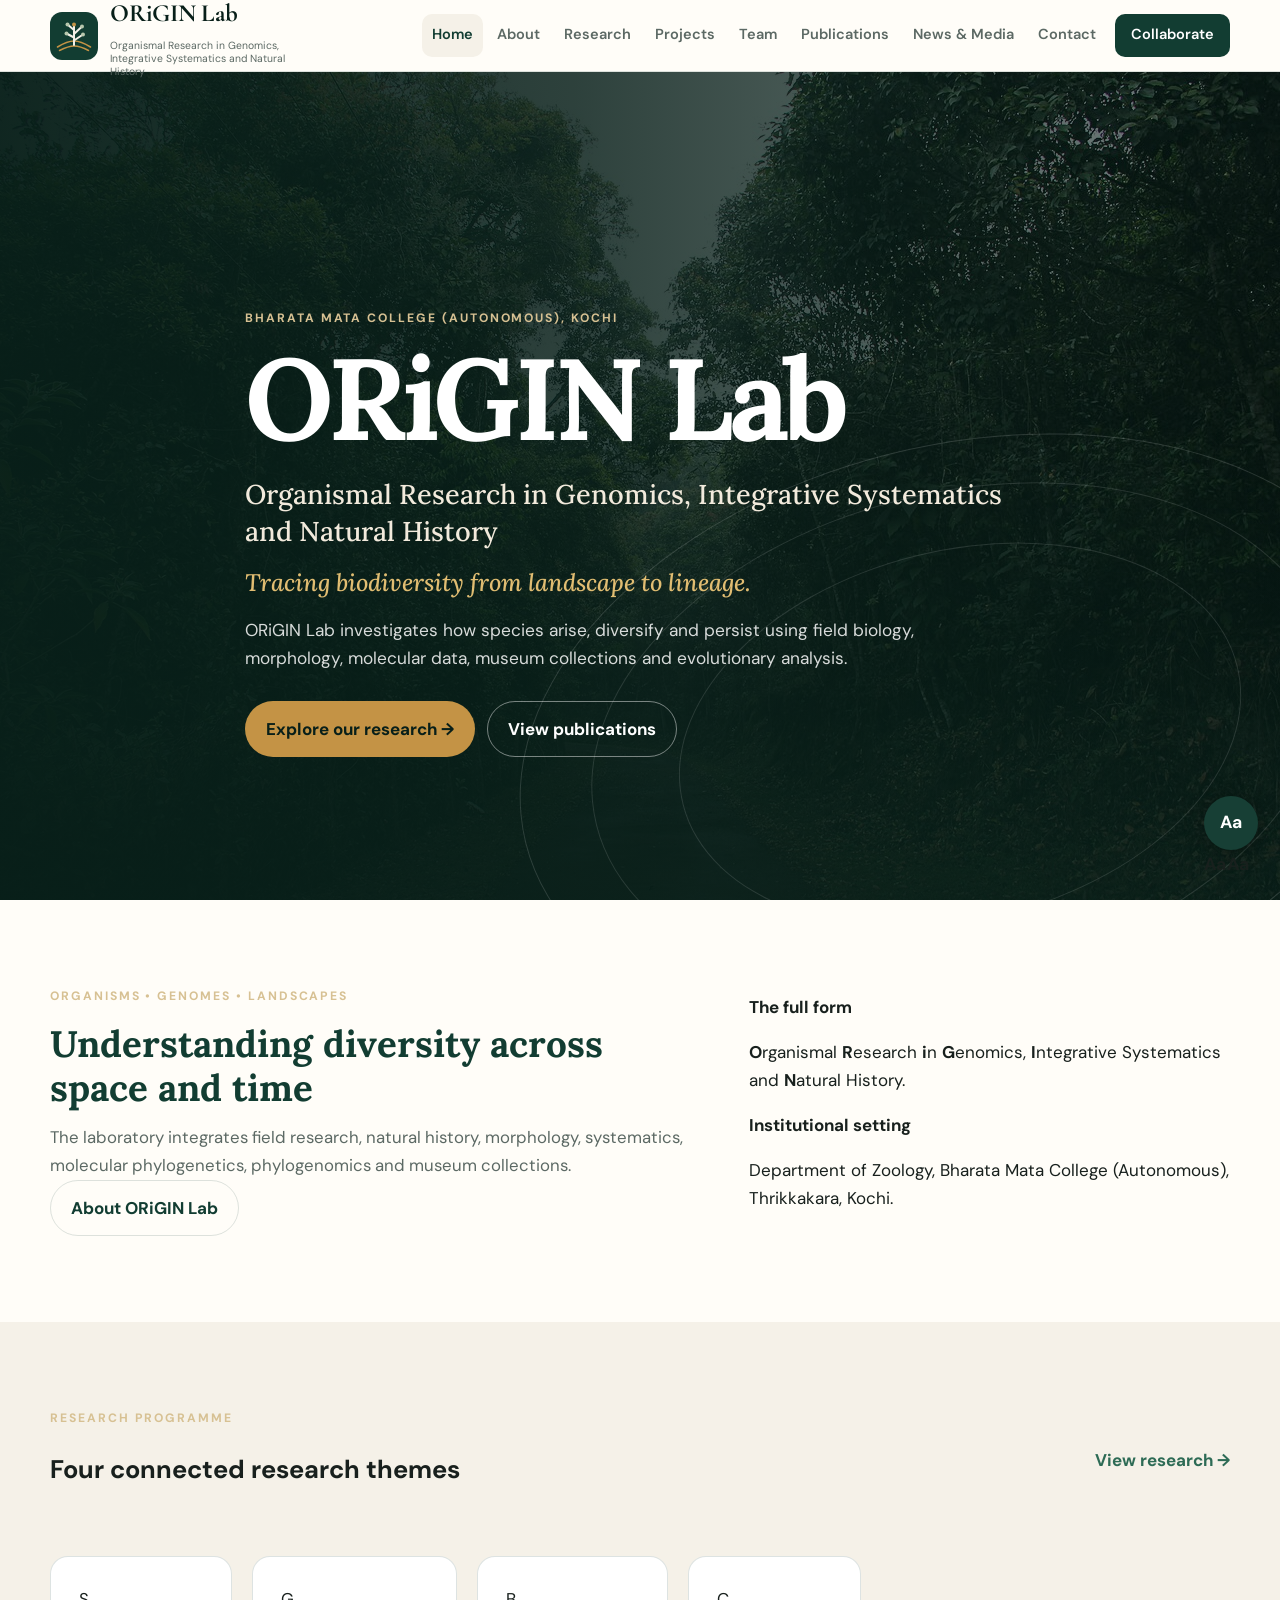
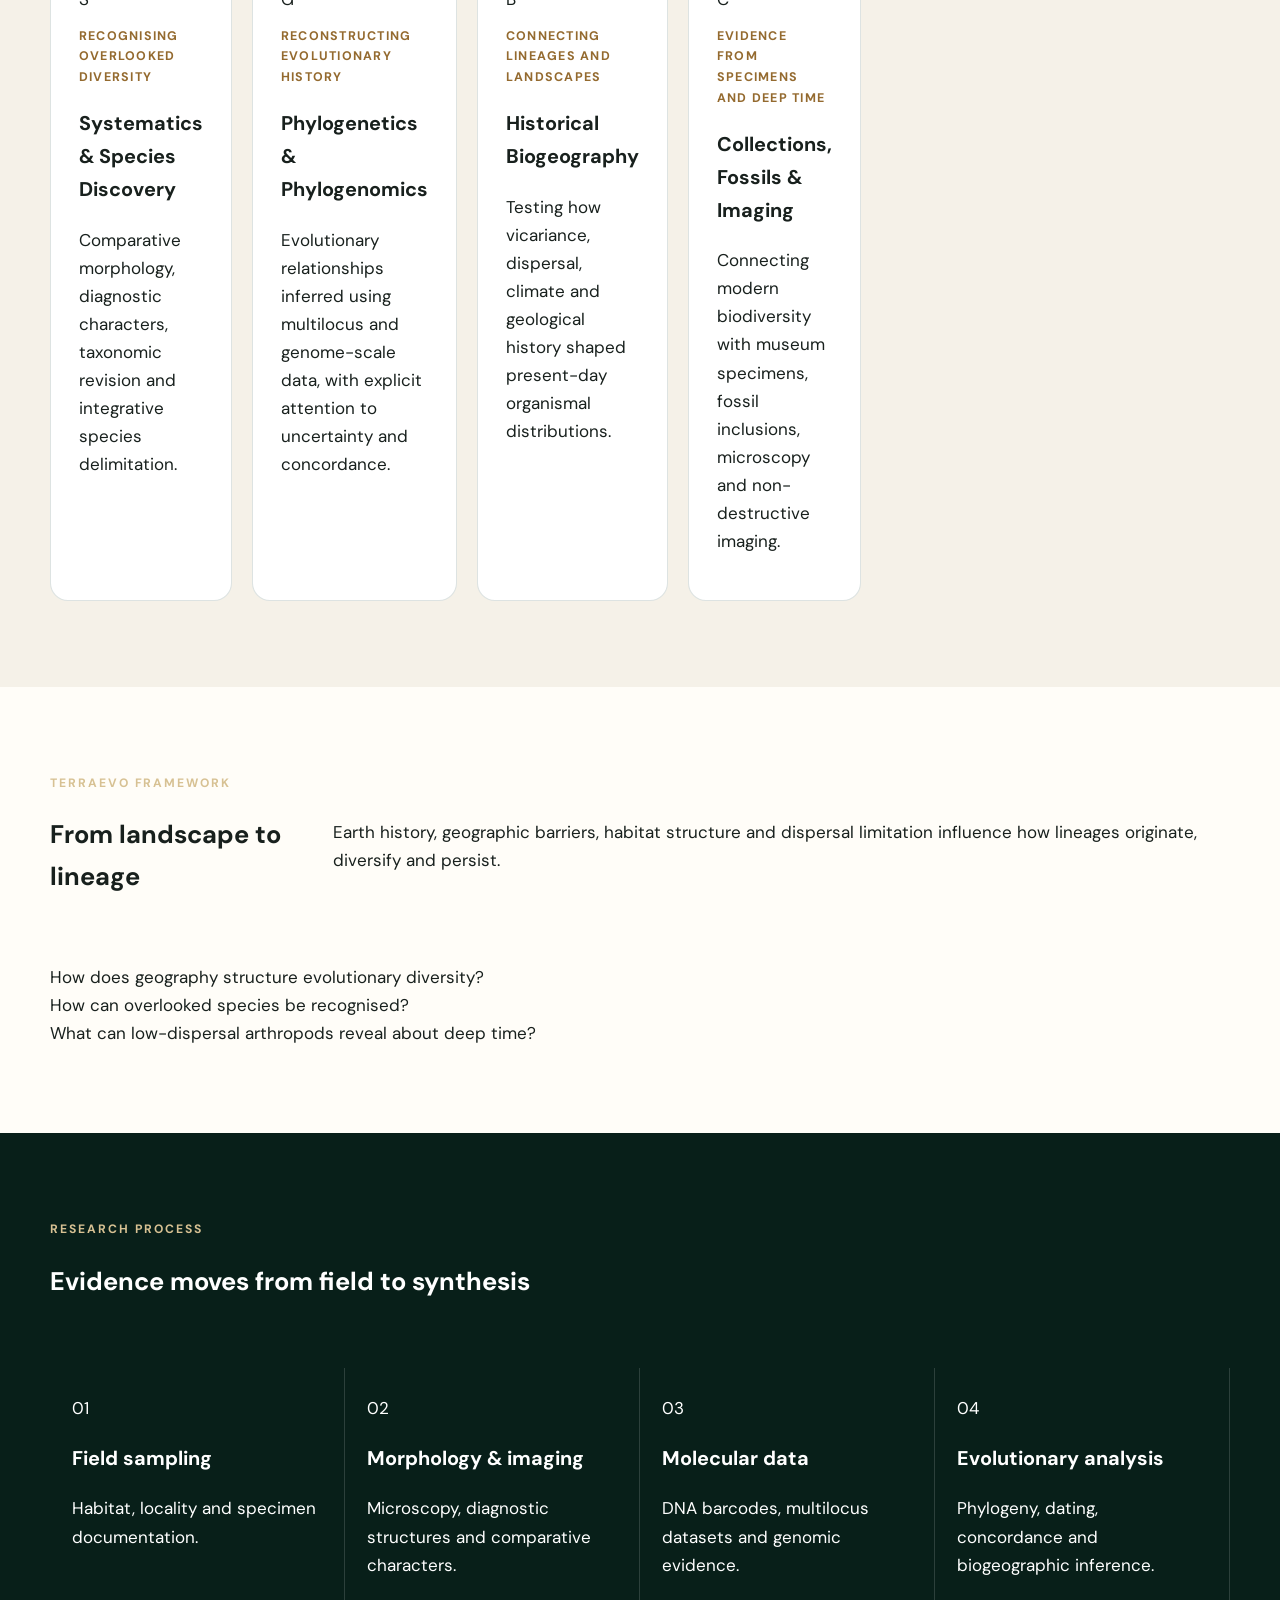
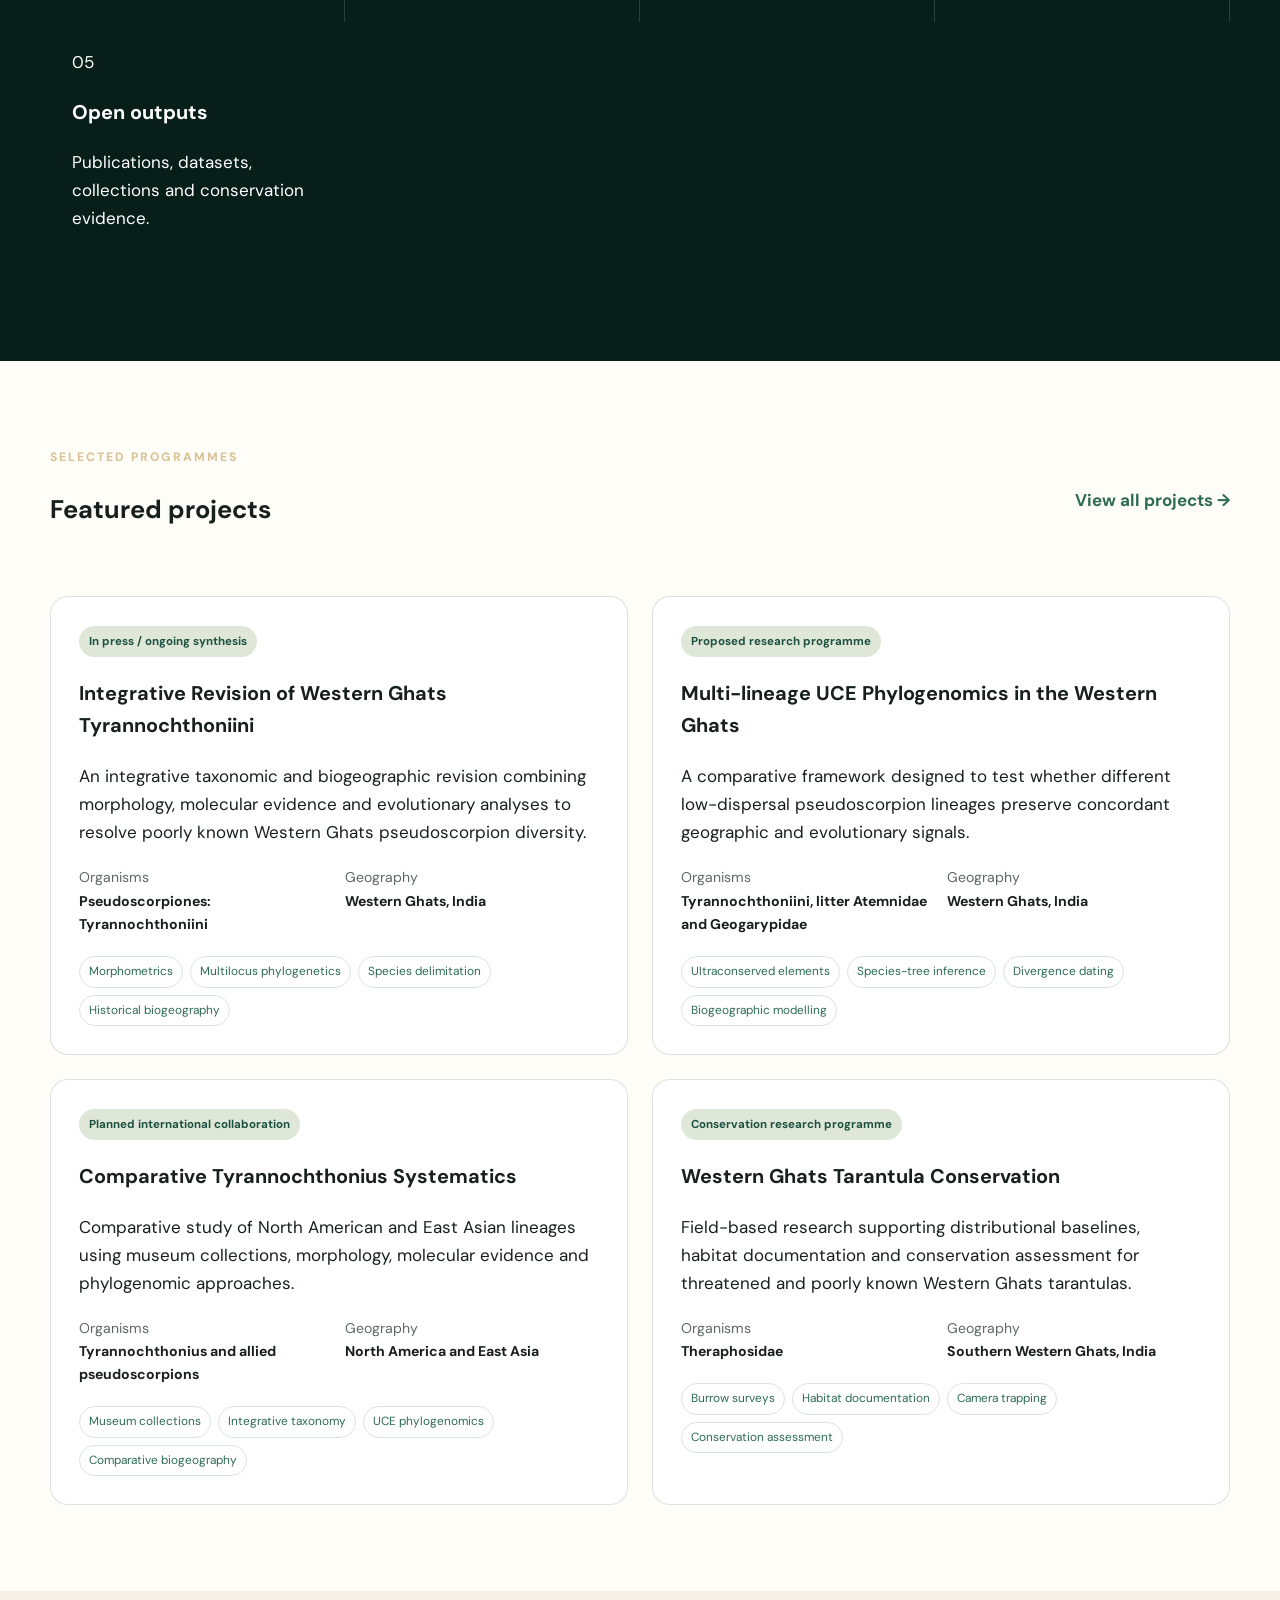
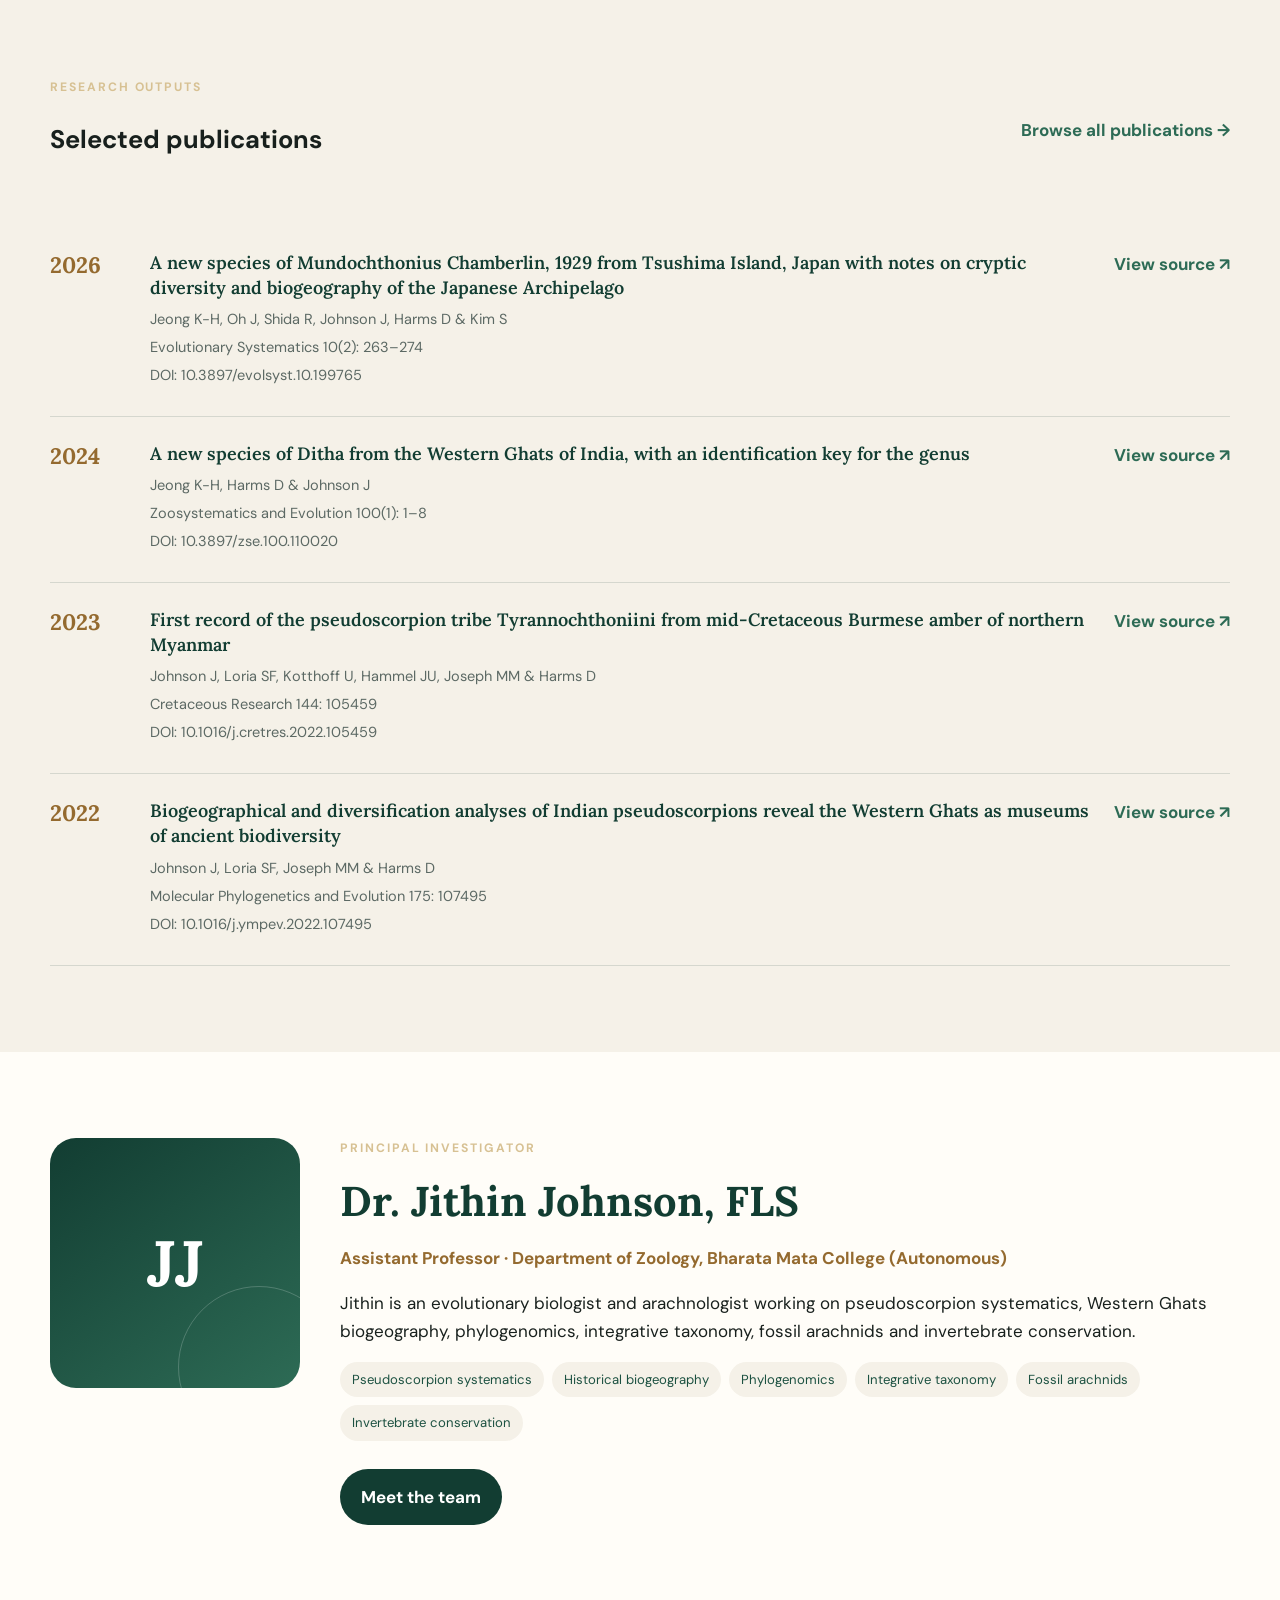
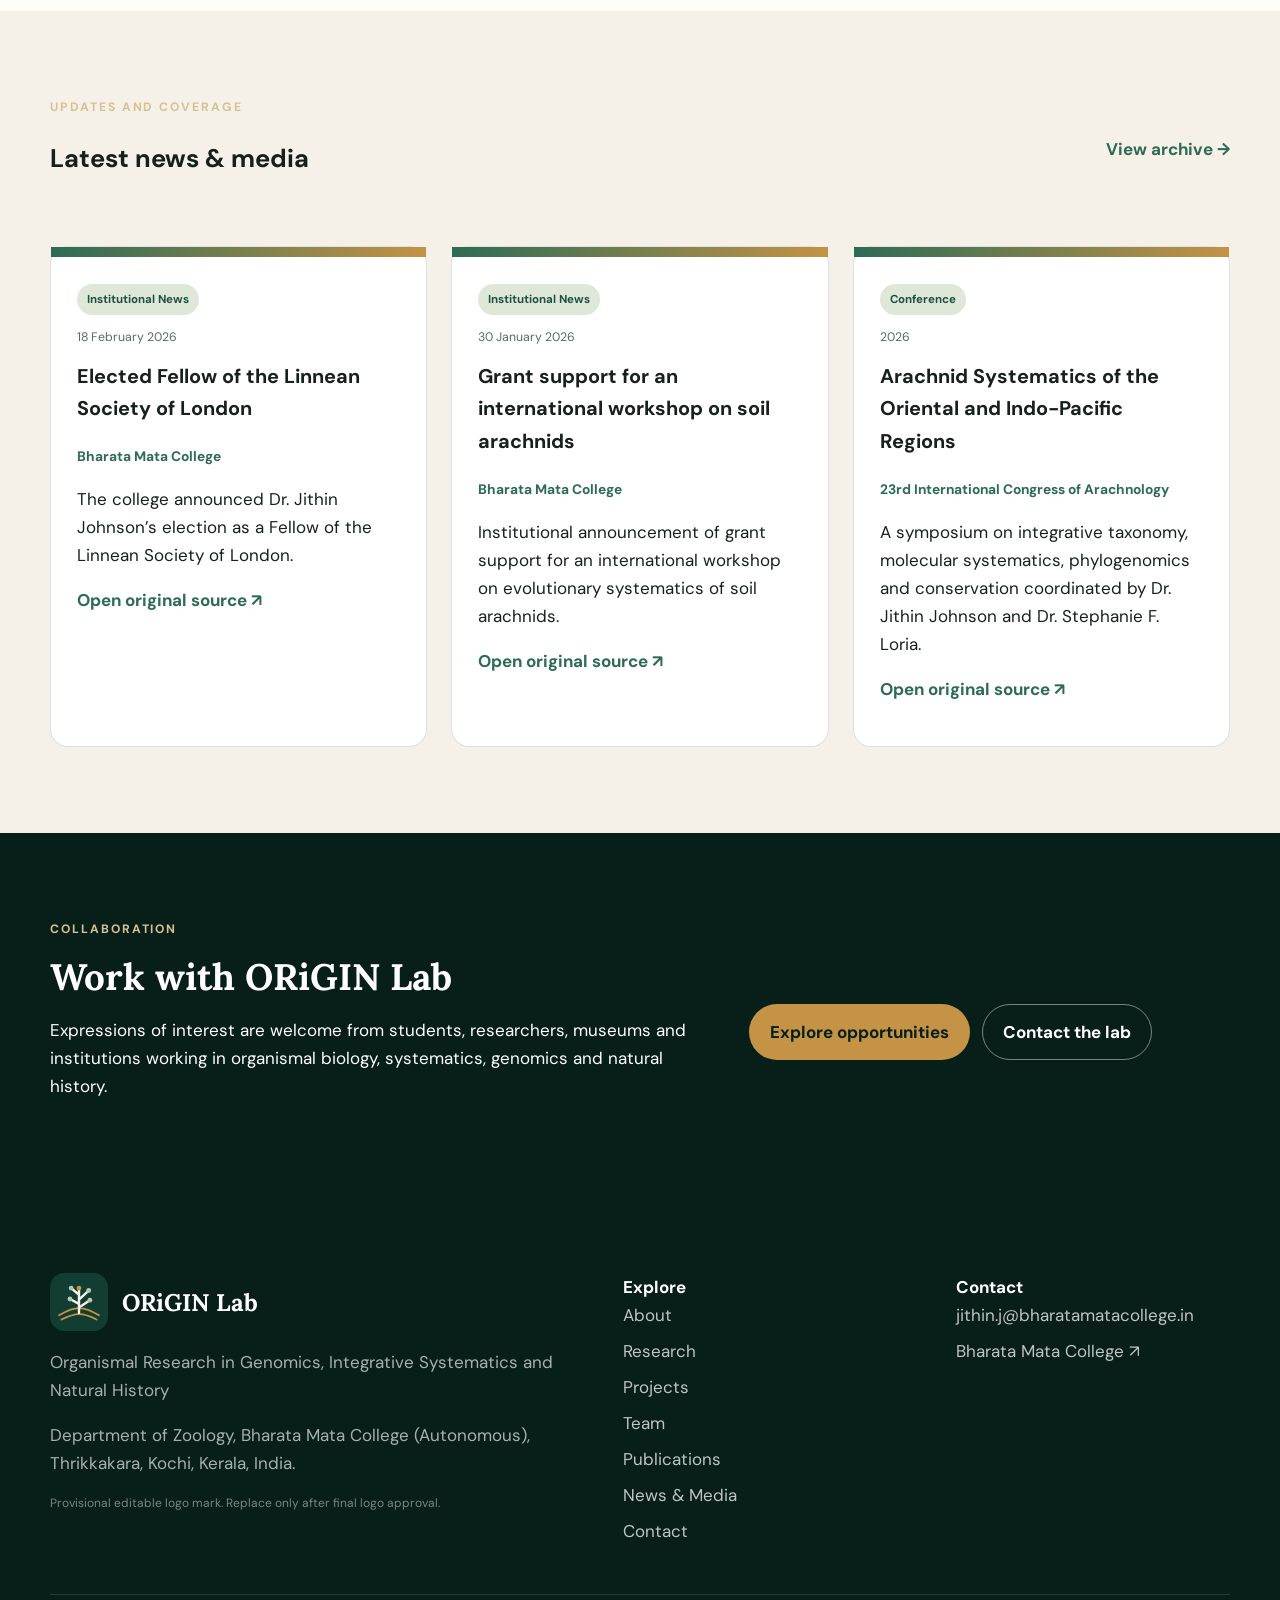
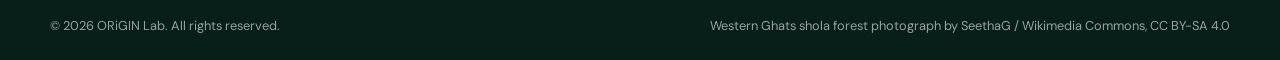
==== commit 0cc49cd6: "Update index.html" ====
--- a/index.html
+++ b/index.html
@@ -1,6 +1,6 @@
 <!doctype html><html lang="en"><head><meta charset="utf-8"><meta name="viewport" content="width=device-width,initial-scale=1"><meta name="theme-color" content="#123d32"><title>ORiGIN Lab | Organismal Research in Genomics, Integrative Systematics and Natural History</title><meta name="description" content="ORiGIN Lab investigates how species arise, diversify and persist using field biology, morphology, molecular data, museum collections and evolutionary analysis."><meta name="author" content="Dr. Jithin Johnson, ORIGIN Lab"><meta name="keywords" content="ORiGIN Lab, ORIGIN Lab, Jithin Johnson, organismal biology, genomics, integrative systematics, natural history, Western Ghats, pseudoscorpions, arachnology, phylogenetics, biogeography"><meta property="og:title" content="ORiGIN Lab | Organismal Research in Genomics, Integrative Systematics and Natural History"><meta property="og:description" content="ORiGIN Lab investigates how species arise, diversify and persist using field biology, morphology, molecular data, museum collections and evolutionary analysis."><meta property="og:type" content="website"><meta property="og:image" content="assets/images/western-ghats-shola.jpg"><link rel="icon" href="assets/images/favicon.svg" type="image/svg+xml"><link rel="stylesheet" href="assets/css/styles.css"><link rel="stylesheet" href="assets/css/accessibility.css"><script type="application/ld+json">{"@context": "https://schema.org", "@type": "ResearchOrganization", "name": "ORIGIN Lab", "alternateName": "ORiGIN Lab", "description": "ORiGIN Lab investigates how species arise, diversify and persist using field biology, morphology, molecular data, museum collections and evolutionary analysis.", "parentOrganization": {"@type": "CollegeOrUniversity", "name": "Bharata Mata College (Autonomous)"}, "email": "jithin.j@bharatamatacollege.in", "address": {"@type": "PostalAddress", "addressLocality": "Kochi", "addressRegion": "Kerala", "postalCode": "682021", "addressCountry": "IN"}}</script></head><body><a class="skip-link" href="#main">Skip to main content</a>
 <header class="site-header"><div class="container header-inner">
-<a class="brand" href="index.html"><img src="assets/images/logo.png" alt=""><span><span class="brand-name">OR<span class="origin-i">i</span>GIN Lab</span><span class="brand-full">Organismal Research in Genomics, Integrative Systematics and Natural History</span></span></a>
+<a class="brand" href="index.html"><img src="assets/images/logo-provisional.svg" alt=""><span><span class="brand-name">ORiGIN Lab</span><span class="brand-full">Organismal Research in Genomics, Integrative Systematics and Natural History</span></span></a>
 <nav class="nav" aria-label="Primary navigation"><a href="index.html" aria-current="page">Home</a><a href="about/index.html">About</a><a href="research/index.html">Research</a><a href="projects/index.html">Projects</a><a href="team/index.html">Team</a><a href="publications/index.html">Publications</a><a href="news-media/index.html">News &amp; Media</a><a href="contact/index.html">Contact</a><a class="nav-cta" href="opportunities/index.html">Collaborate</a></nav>
 <button class="menu-button" type="button" aria-label="Open navigation" aria-expanded="false"><span></span><span></span><span></span></button>
 </div></header><main id="main"><section class="hero"><img class="hero-bg" src="assets/images/western-ghats-shola.jpg" alt="Shola forest landscape in the Western Ghats"><div class="hero-lines"></div><div class="container hero-content"><p class="eyebrow">Bharata Mata College (Autonomous), Kochi</p><h1>ORiGIN Lab</h1><p class="hero-full">Organismal Research in Genomics, Integrative Systematics and Natural History</p><p class="hero-tagline">Tracing biodiversity from landscape to lineage.</p><p class="hero-description">ORiGIN Lab investigates how species arise, diversify and persist using field biology, morphology, molecular data, museum collections and evolutionary analysis.</p><div class="actions"><a class="button" href="research/index.html">Explore our research →</a><a class="button secondary" href="publications/index.html">View publications</a></div></div></section>
@@ -13,7 +13,7 @@
 <section class="section"><div class="container profile"><div class="profile-visual reveal"><span>JJ</span></div><div class="reveal"><p class="eyebrow">Principal investigator</p><h2>Dr. Jithin Johnson, FLS</h2><p class="role">Assistant Professor · Department of Zoology, Bharata Mata College (Autonomous)</p><p>Jithin is an evolutionary biologist and arachnologist working on pseudoscorpion systematics, Western Ghats biogeography, phylogenomics, integrative taxonomy, fossil arachnids and invertebrate conservation.</p><ul class="pill-list"><li>Pseudoscorpion systematics</li><li>Historical biogeography</li><li>Phylogenomics</li><li>Integrative taxonomy</li><li>Fossil arachnids</li><li>Invertebrate conservation</li></ul><div class="actions"><a class="button dark" href="team/index.html">Meet the team</a></div></div></div></section>
 <section class="section cream"><div class="container"><div class="section-head"><div><p class="eyebrow">Updates and coverage</p><h2>Latest news & media</h2></div><a class="text-link" href="news-media/index.html">View archive →</a></div><div class="grid grid-3"><article class="card news-card reveal" data-filter-target="news" data-category="Institutional News"><div class="news-band"></div><div class="news-card-body"><span class="status">Institutional News</span><p class="news-date">18 February 2026</p><h3>Elected Fellow of the Linnean Society of London</h3><p class="publisher">Bharata Mata College</p><p>The college announced Dr. Jithin Johnson’s election as a Fellow of the Linnean Society of London.</p><p><a class="text-link" href="https://www.bharatamatacollege.in/our-happenings-detail/we-are-immensely-proud-to-announce-that-dr-jithin-johnson-assistant-professor-in-the-department-of-zoology-at-bharata-mata-college-has-been-elected-as-a-fellow-of-the-linnean-society-fls-of-london" target="_blank" rel="noopener noreferrer">Open original source ↗</a></p></div></article><article class="card news-card reveal" data-filter-target="news" data-category="Institutional News"><div class="news-band"></div><div class="news-card-body"><span class="status">Institutional News</span><p class="news-date">30 January 2026</p><h3>Grant support for an international workshop on soil arachnids</h3><p class="publisher">Bharata Mata College</p><p>Institutional announcement of grant support for an international workshop on evolutionary systematics of soil arachnids.</p><p><a class="text-link" href="https://www.bharatamatacollege.in/our-happenings-detail/congratulations-dr-jithin-johnson-for-winning-a-grant-of-2000-us-dollars" target="_blank" rel="noopener noreferrer">Open original source ↗</a></p></div></article><article class="card news-card reveal" data-filter-target="news" data-category="Conference"><div class="news-band"></div><div class="news-card-body"><span class="status">Conference</span><p class="news-date">2026</p><h3>Arachnid Systematics of the Oriental and Indo-Pacific Regions</h3><p class="publisher">23rd International Congress of Arachnology</p><p>A symposium on integrative taxonomy, molecular systematics, phylogenomics and conservation coordinated by Dr. Jithin Johnson and Dr. Stephanie F. Loria.</p><p><a class="text-link" href="https://www.ica2026.in/symposia.asp" target="_blank" rel="noopener noreferrer">Open original source ↗</a></p></div></article></div></div></section>
 <section class="section dark compact"><div class="container intro-grid"><div><p class="eyebrow">Collaboration</p><h2 class="content-title">Work with ORiGIN Lab</h2><p>Expressions of interest are welcome from students, researchers, museums and institutions working in organismal biology, systematics, genomics and natural history.</p></div><div class="actions"><a class="button" href="opportunities/index.html">Explore opportunities</a><a class="button secondary" href="contact/index.html">Contact the lab</a></div></div></section></main><footer class="site-footer"><div class="container"><div class="footer-grid">
-<div><div class="footer-brand"><img src="assets/images/logo.png" alt=""><strong>ORiGIN Lab</strong></div><p class="footer-full">Organismal Research in Genomics, Integrative Systematics and Natural History</p><p class="footer-full">Department of Zoology, Bharata Mata College (Autonomous), Thrikkakara, Kochi, Kerala, India.</p><p class="provisional-note">Provisional editable logo mark. Replace only after final logo approval.</p></div>
+<div><div class="footer-brand"><img src="assets/images/logo-provisional.svg" alt=""><strong>ORiGIN Lab</strong></div><p class="footer-full">Organismal Research in Genomics, Integrative Systematics and Natural History</p><p class="footer-full">Department of Zoology, Bharata Mata College (Autonomous), Thrikkakara, Kochi, Kerala, India.</p><p class="provisional-note">Provisional editable logo mark. Replace only after final logo approval.</p></div>
 <div><strong>Explore</strong><div class="footer-links"><a href="about/index.html">About</a><a href="research/index.html">Research</a><a href="projects/index.html">Projects</a><a href="team/index.html">Team</a><a href="publications/index.html">Publications</a><a href="news-media/index.html">News &amp; Media</a><a href="contact/index.html">Contact</a></div></div>
 <div><strong>Contact</strong><div class="footer-links"><a href="mailto:jithin.j@bharatamatacollege.in">jithin.j@bharatamatacollege.in</a><a href="https://www.bharatamatacollege.in/" target="_blank" rel="noopener noreferrer">Bharata Mata College ↗</a></div></div>
 </div><div class="footer-bottom"><span>© 2026 ORiGIN Lab. All rights reserved.</span><span>Western Ghats shola forest photograph by SeethaG / Wikimedia Commons, CC BY-SA 4.0</span></div></div></footer><script src="assets/js/main.js" defer></script><svg xmlns="http://www.w3.org/2000/svg" style="display:none" aria-hidden="true"><defs><filter id="origin-deuteranopia" x="0%" y="0%" width="100%" height="100%" color-interpolation-filters="sRGB"><feColorMatrix type="matrix" values="0.367 0.861 -0.228 0 0 0.280 0.673 0.047 0 0 -0.012 0.043 0.969 0 0 0 0 0 1 0"/></filter><filter id="origin-tritanopia" x="0%" y="0%" width="100%" height="100%" color-interpolation-filters="sRGB"><feColorMatrix type="matrix" values="1.256 -0.077 -0.179 0 0 -0.078 0.931 0.148 0 0 0.005 0.691 0.304 0 0 0 0 0 1 0"/></filter><filter id="origin-protanopia" x="0%" y="0%" width="100%" height="100%" color-interpolation-filters="sRGB"><feColorMatrix type="matrix" values="0.152 1.053 -0.205 0 0 0.115 0.786 0.099 0 0 0 0.143 0.857 0 0 0 0 0 1 0"/></filter><filter id="origin-protanomaly" x="0%" y="0%" width="100%" height="100%" color-interpolation-filters="sRGB"><feColorMatrix type="matrix" values="0.458 0.679 -0.137 0 0 0.092 0.857 0.051 0 0 -0.009 0.043 0.966 0 0 0 0 0 1 0"/></filter><filter id="origin-deuteranomaly" x="0%" y="0%" width="100%" height="100%" color-interpolation-filters="sRGB"><feColorMatrix type="matrix" values="0.547 0.607 -0.154 0 0 0.214 0.755 0.031 0 0 -0.008 0.028 0.980 0 0 0 0 0 1 0"/></filter><filter id="origin-tritanomaly" x="0%" y="0%" width="100%" height="100%" color-interpolation-filters="sRGB"><feColorMatrix type="matrix" values="1.000 0.099 -0.099 0 0 0 0.733 0.267 0 0 0 0.183 0.817 0 0 0 0 0 1 0"/></filter><filter id="origin-achromatopsia" x="0%" y="0%" width="100%" height="100%" color-interpolation-filters="sRGB"><feColorMatrix type="matrix" values="0.299 0.587 0.114 0 0 0.299 0.587 0.114 0 0 0.299 0.587 0.114 0 0 0 0 0 1 0"/></filter><filter id="origin-achromatomaly" x="0%" y="0%" width="100%" height="100%" color-interpolation-filters="sRGB"><feColorMatrix type="matrix" values="0.618 0.320 0.062 0 0 0.163 0.775 0.062 0 0 0.163 0.320 0.516 0 0 0 0 0 1 0"/></filter></defs></svg><div class="origin-access-widget"><button id="originAccessToggle" class="origin-access-toggle" aria-label="Open accessibility options" aria-expanded="false" aria-controls="originAccessPanel" title="Accessibility options"><span class="origin-access-icon" aria-hidden="true">Aa</span></button><div id="originAccessPanel" class="origin-access-panel" role="dialog" aria-label="Accessibility options" hidden><div class="origin-access-header"><span>Accessibility</span><button id="originAccessClose" class="origin-access-close" aria-label="Close">x</button></div><span class="origin-access-group-label">Text size</span><div class="origin-access-btn-row"><button id="originFontDecrease">A-</button><span class="origin-font-scale-val" id="originFontScaleVal">100%</span><button id="originFontIncrease">A+</button><button id="originFontReset" style="width:auto;padding:0 10px">Reset</button></div><span class="origin-access-group-label">Display</span><button id="originContrastToggle" aria-pressed="false">High contrast</button><button id="originDyslexiaToggle" aria-pressed="false">Dyslexia-friendly font</button><button id="originMotionToggle" aria-pressed="false">Reduce animations</button><button id="originCursorToggle" aria-pressed="false">Large cursor</button><button id="originHighlightToggle" aria-pressed="false">Highlight links</button><span class="origin-access-group-label">Colour blindness profile</span><select id="originColourProfile" aria-label="Select colour blindness profile"><option value="default">Default colours</option><option value="protanopia">Protanopia (red-blind)</option><option value="deuteranopia">Deuteranopia (green-blind)</option><option value="tritanopia">Tritanopia (blue-blind)</option><option value="protanomaly">Protanomaly (weak red)</option><option value="deuteranomaly">Deuteranomaly (weak green)</option><option value="tritanomaly">Tritanomaly (weak blue)</option><option value="achromatopsia">Achromatopsia (colourblind)</option><option value="achromatomaly">Achromatomaly (colourblind)</option></select><button id="originAccessReset">Reset all to default</button><small class="origin-access-note">Settings saved in this browser only. No data is sent to the server.</small></div></div" class="origin-access-toggle" aria-label="Open accessibility options" aria-expanded="false" aria-controls="originAccessPanel" title="Accessibility options"><span class="origin-access-icon" aria-hidden="true">Aa</span></button><div id="originAccessPanel" class="origin-access-panel" role="dialog" aria-label="Accessibility options" hidden><div class="origin-access-header"><span>Accessibility</span><button id="originAccessClose" class="origin-access-close" aria-label="Close">x</button></div><span class="origin-access-group-label">Text size</span><div class="origin-access-btn-row"><button id="originFontDecrease">A-</button><span class="origin-font-scale-val" id="originFontScaleVal">100%</span><button id="originFontIncrease">A+</button><button id="originFontReset" style="width:auto;padding:0 10px">Reset</button></div><span class="origin-access-group-label">Display</span><button id="originContrastToggle" aria-pressed="false">High contrast</button><button id="originDyslexiaToggle" aria-pressed="false">Dyslexia-friendly font</button><button id="originMotionToggle" aria-pressed="false">Reduce animations</button><button id="originCursorToggle" aria-pressed="false">Large cursor</button><button id="originHighlightToggle" aria-pressed="false">Highlight links</button><span class="origin-access-group-label">Colour blindness profile</span><select id="originColourProfile" aria-label="Select colour blindness profile"><option value="default">Default colours</option><option value="protanopia">Protanopia (red-blind)</option><option value="deuteranopia">Deuteranopia (green-blind)</option><option value="tritanopia">Tritanopia (blue-blind)</option><option value="protanomaly">Protanomaly (weak red)</option><option value="deuteranomaly">Deuteranomaly (weak green)</option><option value="tritanomaly">Tritanomaly (weak blue)</option><option value="achromatopsia">Achromatopsia (colourblind)</option><option value="achromatomaly">Achromatomaly (colourblind)</option></select><button id="originAccessReset">Reset all to default</button><small class="origin-access-note">Settings saved in this browser only. No data is sent to the server.</small></div></div" class="origin-access-toggle" aria-label="Open accessibility options" aria-expanded="false" aria-controls="originAccessPanel" title="Accessibility options"><span class="origin-access-icon" aria-hidden="true">Aa</span></button><div id="originAccessPanel" class="origin-access-panel" role="dialog" aria-label="Accessibility options" hidden><div class="origin-access-header"><span>Accessibility</span><button id="originAccessClose" class="origin-access-close" aria-label="Close">x</button></div><span class="origin-access-group-label">Text size</span><div class="origin-access-btn-row"><button id="originFontDecrease">A-</button><span class="origin-font-scale-val" id="originFontScaleVal">100%</span><button id="originFontIncrease">A+</button><button id="originFontReset" style="width:auto;padding:0 10px">Reset</button></div><span class="origin-access-group-label">Display</span><button id="originContrastToggle" aria-pressed="false">High contrast</button><span class="origin-access-group-label">Colour profile</span><select id="originColourProfile"><option value="default">Default colours</option><option value="deuteranopia">Red-green friendly</option><option value="tritanopia">Blue-yellow friendly</option><option value="grayscale">Greyscale</option></select><button id="originAccessReset">Reset to default</button><small class="origin-access-note">Settings saved in this browser only.</small></div></div><script src="assets/js/accessibility.js" defer></script></body></html>
--- a/assets/css/styles.css
+++ b/assets/css/styles.css
@@ -1,11 +1,10 @@
-
 @import url('https://fonts.googleapis.com/css2?family=Cormorant+Garamond:ital,wght@0,600;0,700;1,600&family=DM+Sans:wght@400;500;600;700&family=Lora:ital,wght@0,500;0,600;0,700;1,500;1,600&display=swap');
-:root{--forest-950:#081f19;--forest-900:#123d32;--forest-800:#1c5141;--forest-700:#2d6b55;--moss:#839a72;--moss-soft:#dfe7d8;--amber:#c49345;--amber-dark:#946a2f;--cream:#f5f1e8;--paper:#fffdf8;--ink:#18201d;--muted:#5c6964;--line:rgba(18,61,50,.16);--white:#fff;--shadow:0 24px 70px rgba(8,31,25,.12);--radius-xl:32px;--radius-lg:22px;--radius-md:14px;--container:1180px;--header:78px}
-*{box-sizing:border-box}html{scroll-behavior:smooth}body{margin:0;background:var(--paper);color:var(--ink);font-family:'DM Sans',system-ui,sans-serif;font-size:17px;line-height:1.65}body.nav-open{overflow:hidden}a{color:inherit}img{max-width:100%;display:block}button,input,select,textarea{font:inherit}.container{width:min(calc(100% - 40px),var(--container));margin:auto}.skip-link{position:fixed;top:-80px;left:16px;background:white;padding:12px 16px;z-index:1000;border-radius:10px}.skip-link:focus{top:12px}.site-header{height:var(--header);position:sticky;top:0;z-index:100;background:rgba(255,253,248,.92);backdrop-filter:blur(16px);border-bottom:1px solid var(--line)}.header-inner{height:100%;display:flex;align-items:center;gap:28px}.brand{display:flex;align-items:center;gap:12px;text-decoration:none;min-width:245px}.brand img{width:48px;height:48px}.brand-name{font-family:'Cormorant Garamond',Georgia,serif;font-size:1.55rem;font-weight:700;letter-spacing:-.01em;color:var(--forest-950)}.brand-name .origin-i{color:var(--amber);font-style:normal}font:700 1.28rem 'Lora',serif;color:var(--forest-900);display:block;line-height:1}.brand-full{display:block;font-size:.65rem;line-height:1.25;color:var(--muted);max-width:210px;margin-top:5px}.nav{display:flex;align-items:center;gap:4px;margin-left:auto}.nav a{padding:9px 10px;text-decoration:none;font-size:.91rem;font-weight:600;color:var(--muted);border-radius:10px}.nav a:hover,.nav a[aria-current=page]{background:var(--cream);color:var(--forest-900)}.nav .nav-cta{background:var(--forest-900);color:#fff;padding-inline:16px;margin-left:5px}.nav .nav-cta:hover{background:var(--forest-700);color:#fff}.menu-button{display:none;margin-left:auto;border:1px solid var(--line);background:white;border-radius:12px;padding:10px;cursor:pointer}.menu-button span{display:block;width:24px;height:2px;background:var(--forest-900);margin:5px}
+:root{--forest-950:#081f19;--forest-900:#123d32;--forest-800:#1c5141;--forest-700:#2d6b55;--moss:#839a72;--moss-soft:#dfe7d8;--amber:#c49345;--amber-dark:#946a2f;--cream:#f5f1e8;--paper:#fffdf8;--ink:#18201d;--muted:#5c6964;--line:rgba(18,61,50,.14);--header:72px;--container:1180px;--radius-lg:18px;--radius-xl:26px}
+*{box-sizing:border-box}html{scroll-behavior:smooth}body{margin:0;background:var(--paper);color:var(--ink);font-family:'DM Sans',system-ui,sans-serif;font-size:17px;line-height:1.65}body.nav-open{overflow:hidden}a{color:inherit}img{max-width:100%;display:block}button,input,select,textarea{font:inherit}.container{width:min(calc(100% - 40px),var(--container));margin:auto}.skip-link{position:fixed;top:-80px;left:16px;background:white;padding:12px 16px;z-index:1000;border-radius:10px}.skip-link:focus{top:12px}.site-header{height:var(--header);position:sticky;top:0;z-index:100;background:rgba(255,253,248,.92);backdrop-filter:blur(16px);border-bottom:1px solid var(--line)}.header-inner{height:100%;display:flex;align-items:center;gap:28px}.brand{display:flex;align-items:center;gap:12px;text-decoration:none;min-width:245px}.brand img{width:48px;height:48px}.brand-name{font-family:'Cormorant Garamond',Georgia,serif;font-size:1.55rem;font-weight:700;letter-spacing:-.01em;color:var(--forest-950)}.brand-name .origin-i{color:var(--amber);font-style:normal}.brand-full{display:block;font-size:.65rem;line-height:1.25;color:var(--muted);max-width:210px;margin-top:5px}.nav{display:flex;align-items:center;gap:4px;margin-left:auto}.nav a{padding:9px 10px;text-decoration:none;font-size:.91rem;font-weight:600;color:var(--muted);border-radius:10px}.nav a:hover,.nav a[aria-current=page]{background:var(--cream);color:var(--forest-900)}.nav .nav-cta{background:var(--forest-900);color:#fff;padding-inline:16px;margin-left:5px}.nav .nav-cta:hover{background:var(--forest-700);color:#fff}.menu-button{display:none;margin-left:auto;border:1px solid var(--line);background:white;border-radius:12px;padding:10px;cursor:pointer}.menu-button span{display:block;width:24px;height:2px;background:var(--forest-900);margin:5px}
 .hero{min-height:calc(100vh - var(--header));position:relative;display:grid;align-items:end;color:#fff;overflow:hidden;background:var(--forest-950)}.hero-bg{position:absolute;inset:0;width:100%;height:100%;object-fit:cover;opacity:.64}.hero:after{content:'';position:absolute;inset:0;background:linear-gradient(90deg,rgba(8,31,25,.95) 0%,rgba(8,31,25,.76) 45%,rgba(8,31,25,.28) 100%),linear-gradient(0deg,rgba(8,31,25,.75),transparent 58%)}.hero-lines{position:absolute;inset:auto -10% -15% 40%;height:70%;border:1px solid rgba(255,255,255,.14);border-radius:50%;transform:rotate(-14deg);z-index:1}.hero-lines:before,.hero-lines:after{content:'';position:absolute;border:1px solid rgba(255,255,255,.12);border-radius:50%;inset:8%}.hero-lines:after{inset:18%}.hero-content{position:relative;z-index:2;padding:clamp(90px,13vw,170px) 0 74px;max-width:790px}.eyebrow{font-weight:700;text-transform:uppercase;letter-spacing:.16em;font-size:.76rem;color:#d7c193;margin:0 0 16px}.hero h1{font:700 clamp(3.4rem,9vw,7.5rem)/.94 'Lora',serif;margin:0;letter-spacing:-.045em}.hero-full{font:500 clamp(1.12rem,2.3vw,1.7rem)/1.35 'Lora',serif;max-width:760px;color:#f2eadc;margin:24px 0 0}.hero-tagline{font:italic 500 clamp(1.18rem,2vw,1.5rem) 'Lora',serif;color:#e1bd72;margin:18px 0 0}.hero-description{max-width:690px;color:rgba(255,255,255,.84);font-size:1.08rem}.actions{display:flex;flex-wrap:wrap;gap:12px;margin-top:28px}.button{display:inline-flex;align-items:center;gap:9px;text-decoration:none;border-radius:999px;padding:13px 20px;background:var(--amber);color:var(--forest-950);font-weight:700;border:1px solid transparent}.button:hover{transform:translateY(-2px);box-shadow:0 12px 30px rgba(0,0,0,.16)}.button.secondary{background:transparent;color:#fff;border-color:rgba(255,255,255,.45)}.button.dark{background:var(--forest-900);color:#fff}.button.ghost{background:transparent;border-color:var(--line);color:var(--forest-900)}
-.page-hero{padding:86px 0 72px;background:var(--cream);position:relative;overflow:hidden}.page-hero:after{content:'';position:absolute;width:460px;height:460px;border:1px solid rgba(18,61,50,.1);border-radius:50%;right:-180px;top:-230px;box-shadow:0 0 0 45px rgba(18,61,50,.025),0 0 0 90px rgba(18,61,50,.02)}.page-hero h1{font:700 clamp(2.6rem,6vw,5rem)/1 'Lora',serif;color:var(--forest-900);margin:0}.page-hero p{font:500 1.2rem 'Lora',serif;color:var(--muted);max-width:780px;margin:18px 0 0}.breadcrumbs{font-size:.8rem;margin-bottom:20px;color:var(--forest-700)}.breadcrumbs a{text-decoration:none}.section{padding:96px 0}.section.compact{padding:70px 0}.section.dark{background:var(--forest-950);color:white}.section.cream{background:var(--cream)}.section-head{display:flex;align-items:end;justify-content:space-between;gap:25px;margin-bottom:38px}.section-head h2,.content-title{font:700 clamp(2rem,4vw,3.45rem)/1.1 'Lora',serif;margin:0;color:var(--forest-900);letter-spacing:-.025em}.dark .section-head h2,.dark .content-title{color:white}.section-head p{max-width:590px;color:var(--muted);margin:0}.dark .section-head p{color:rgba(255,255,255,.7)}.text-link{font-weight:700;color:var(--forest-700);text-decoration:none}.intro-grid{display:grid;grid-template-columns:1.1fr .9fr;gap:50px;align-items:start}.lede{font:500 clamp(1.4rem,2.5vw,2rem)/1.5 'Lora',serif;color:var(--forest-800);margin-top:0}.fact-panel{background:white;border:1px solid var(--line);border-radius:var(--radius-xl);padding:34px;box-shadow:var(--shadow)}.fact-panel strong{display:block;color:var(--forest-900);margin-bottom:8px}.grid{display:grid;gap:20px}.grid-2{grid-template-columns:repeat(2,minmax(0,1fr))}.grid-3{grid-template-columns:repeat(3,minmax(0,1fr))}.grid-4{grid-template-columns:repeat(4,minmax(0,1fr))}.card{border:1px solid var(--line);border-radius:var(--radius-lg);padding:28px;background:white;position:relative;overflow:hidden;transition:.25s ease}.card:hover{transform:translateY(-5px);box-shadow:var(--shadow);border-color:rgba(18,61,50,.3)}.card h3{font:700 1.35rem/1.25 'Lora',serif;color:var(--forest-900);margin:8px 0 12px}.card p{color:var(--muted);margin:0}.card-kicker{font-size:.73rem;text-transform:uppercase;letter-spacing:.12em;color:var(--amber-dark);font-weight:700}.card-icon{width:48px;height:48px;border-radius:16px;background:var(--moss-soft);display:grid;place-items:center;color:var(--forest-900);font-weight:800}.card-link{position:absolute;inset:0;z-index:1}.card .inline-link{position:relative;z-index:2}.bento{display:grid;grid-template-columns:repeat(12,1fr);gap:18px}.bento .card:nth-child(1){grid-column:span 7}.bento .card:nth-child(2){grid-column:span 5;background:var(--forest-900);color:#fff}.bento .card:nth-child(2) h3,.bento .card:nth-child(2) p{color:#fff}.bento .card:nth-child(3),.bento .card:nth-child(4){grid-column:span 6}.question-list{display:grid;gap:14px;counter-reset:q}.question{display:grid;grid-template-columns:46px 1fr;align-items:center;gap:18px;padding:18px 22px;border-bottom:1px solid var(--line);font:600 1.08rem 'Lora',serif}.question:before{counter-increment:q;content:counter(q,decimal-leading-zero);font:700 .8rem 'DM Sans';color:var(--amber-dark)}.workflow{display:grid;grid-template-columns:repeat(5,1fr);gap:0;border:1px solid rgba(255,255,255,.16);border-radius:var(--radius-xl);overflow:hidden}.workflow article{padding:27px;border-right:1px solid rgba(255,255,255,.15)}.workflow article:last-child{border:0}.workflow .number{color:#e1bd72;font-weight:700}.workflow h3{font:600 1.05rem 'Lora',serif}.workflow p{font-size:.9rem;color:rgba(255,255,255,.65)}
+.section{padding:86px 0}.section-head{display:flex;justify-content:space-between;align-items:center;margin-bottom:44px}.content-title{font:700 2.3rem/1.2 'Lora',serif;margin:0;color:var(--forest-900)}.lede{color:var(--muted);max-width:680px;margin:14px 0 0;font-size:1.05rem}.section.cream{background:var(--cream)}.section.dark{background:var(--forest-950);color:#fff}.section.dark .content-title,.section.dark h2,.section.dark h3{color:white}.text-link{font-weight:700;color:var(--forest-700);text-decoration:none}.text-link:hover{text-decoration:underline}.grid{display:grid;gap:24px}.grid-2{grid-template-columns:repeat(2,1fr)}.grid-3{grid-template-columns:repeat(3,1fr)}.grid-4{grid-template-columns:repeat(4,1fr)}.card{background:white;border-radius:var(--radius-lg);padding:28px;border:1px solid var(--line)}.card-kicker{font-size:.78rem;font-weight:700;text-transform:uppercase;letter-spacing:.1em;color:var(--amber-dark);margin-bottom:10px}.bento{display:grid;grid-template-columns:repeat(12,1fr);gap:20px}.intro-grid{display:grid;grid-template-columns:1.15fr .85fr;gap:48px;align-items:center}.workflow{display:grid;grid-template-columns:repeat(4,1fr)}.workflow article{padding:26px 22px;border-right:1px solid rgba(255,255,255,.15)}.workflow article:last-child{border-right:0}.workflow .eyebrow{margin-bottom:22px}.page-hero{padding:86px 0 72px;background:var(--cream);position:relative;overflow:hidden}.page-hero:after{content:'';position:absolute;width:460px;height:460px;border:1px solid rgba(18,61,50,.1);border-radius:50%;right:-180px;top:50%;transform:translateY(-50%)}.breadcrumbs{font-size:.82rem;color:var(--muted);margin-bottom:16px}.breadcrumbs a{text-decoration:none;color:var(--muted)}.section-dark{background:var(--forest-950);color:white;padding:86px 0}
 .status{display:inline-flex;border-radius:999px;padding:6px 10px;background:var(--moss-soft);color:var(--forest-800);font-size:.72rem;font-weight:700}.project-meta{display:grid;grid-template-columns:1fr 1fr;gap:12px;margin:20px 0;font-size:.88rem}.project-meta span{display:block;color:var(--muted)}.project-meta strong{display:block;color:var(--ink)}.tags{display:flex;flex-wrap:wrap;gap:7px;margin-top:18px}.tag{font-size:.74rem;border:1px solid var(--line);padding:5px 9px;border-radius:999px;color:var(--forest-700)}.publication{display:grid;grid-template-columns:78px 1fr auto;gap:22px;padding:24px 0;border-bottom:1px solid var(--line);align-items:start}.pub-year{font:700 1.4rem 'Lora',serif;color:var(--amber-dark)}.publication h3{font:600 1.12rem/1.4 'Lora',serif;margin:0 0 8px;color:var(--forest-900)}.publication p{margin:4px 0;color:var(--muted);font-size:.91rem}.external{white-space:nowrap;text-decoration:none;font-weight:700;color:var(--forest-700)}.filters{display:flex;gap:9px;flex-wrap:wrap;margin-bottom:28px}.filter{border:1px solid var(--line);background:white;padding:8px 14px;border-radius:999px;cursor:pointer;color:var(--forest-800);font-weight:600}.filter.active{background:var(--forest-900);color:white}.hidden{display:none!important}.profile{display:grid;grid-template-columns:250px 1fr;gap:40px;align-items:start}.profile-visual{aspect-ratio:1;border-radius:var(--radius-xl);background:linear-gradient(145deg,var(--forest-900),var(--forest-700));display:grid;place-items:center;position:relative;overflow:hidden}.profile-visual span{font:700 4rem 'Lora';color:white}.profile-visual:after{content:'';position:absolute;width:160px;height:160px;border:1px solid rgba(255,255,255,.2);border-radius:50%;bottom:-60px;right:-40px}.profile h2{font:700 2.6rem 'Lora',serif;margin:0;color:var(--forest-900)}.role{color:var(--amber-dark);font-weight:700}.pill-list{display:flex;flex-wrap:wrap;gap:8px;padding:0;list-style:none}.pill-list li{background:var(--cream);border-radius:999px;padding:7px 12px;font-size:.82rem;color:var(--forest-800)}.profile-links{display:flex;gap:10px;flex-wrap:wrap;margin-top:20px}.collaborator{display:flex;flex-direction:column;min-height:310px}.collaborator .country{color:var(--amber-dark);font-size:.75rem;text-transform:uppercase;letter-spacing:.1em;font-weight:700}.collaborator a{margin-top:auto;padding-top:18px;text-decoration:none;font-weight:700;color:var(--forest-700)}.empty-state{padding:34px;border:1px dashed rgba(18,61,50,.3);border-radius:var(--radius-lg);text-align:center;color:var(--muted);background:rgba(245,241,232,.5)}.news-card{padding:0}.news-card-body{padding:26px}.news-date{font-size:.77rem;color:var(--muted)}.news-card h3{margin-top:10px}.news-card .publisher{font-weight:700;color:var(--forest-700);font-size:.86rem}.news-band{height:10px;background:linear-gradient(90deg,var(--forest-700),var(--amber))}.opportunity{border-left:4px solid var(--amber)}.contact-layout{display:grid;grid-template-columns:.8fr 1.2fr;gap:40px}.contact-card{background:var(--forest-900);color:white;padding:38px;border-radius:var(--radius-xl)}.contact-card h2{font:700 2rem 'Lora';margin-top:0}.contact-card a{color:#e1bd72}.form{display:grid;gap:18px}.field{display:grid;gap:7px}.field label{font-weight:700;color:var(--forest-900)}.field input,.field select,.field textarea{width:100%;border:1px solid var(--line);border-radius:12px;padding:13px;background:white;color:var(--ink)}.field textarea{min-height:150px;resize:vertical}.form-note{font-size:.82rem;color:var(--muted)}
 .site-footer{background:var(--forest-950);color:#fff;padding:70px 0 24px}.footer-grid{display:grid;grid-template-columns:1.5fr .8fr .8fr;gap:60px}.footer-brand{display:flex;align-items:center;gap:14px}.footer-brand img{width:58px}.footer-brand strong{font:700 1.5rem 'Lora'}.footer-full{color:rgba(255,255,255,.65);max-width:560px}.footer-links{display:grid;gap:8px}.footer-links a{text-decoration:none;color:rgba(255,255,255,.74)}.footer-links a:hover{color:white}.footer-bottom{border-top:1px solid rgba(255,255,255,.13);margin-top:48px;padding-top:20px;display:flex;justify-content:space-between;gap:20px;color:rgba(255,255,255,.58);font-size:.8rem}.provisional-note{font-size:.75rem;color:rgba(255,255,255,.46)}
 .reveal{opacity:0;transform:translateY(16px);transition:.65s ease}.reveal.visible{opacity:1;transform:none}@media(prefers-reduced-motion:reduce){*{scroll-behavior:auto!important;transition:none!important}.reveal{opacity:1;transform:none}}
 @media(max-width:1000px){.nav{display:none;position:fixed;inset:var(--header) 0 0;background:var(--paper);padding:25px;flex-direction:column;align-items:stretch}.nav.open{display:flex}.nav a{padding:14px}.menu-button{display:block}.brand-full{display:none}.brand{min-width:auto}.grid-4{grid-template-columns:repeat(2,1fr)}.grid-3{grid-template-columns:repeat(2,1fr)}.workflow{grid-template-columns:repeat(2,1fr)}.workflow article{border-bottom:1px solid rgba(255,255,255,.15)}.bento .card{grid-column:span 6!important}}
-@media(max-width:720px){body{font-size:16px}.container{width:min(calc(100% - 28px),var(--container))}.section{padding:70px 0}.hero{min-height:720px}.hero-content{padding-bottom:54px}.hero h1{font-size:clamp(3.1rem,16vw,5.2rem)}.page-hero{padding:62px 0}.intro-grid,.profile,.contact-layout{grid-template-columns:1fr}.profile-visual{max-width:250px}.grid-2,.grid-3,.grid-4{grid-template-columns:1fr}.bento{grid-template-columns:1fr}.bento .card{grid-column:auto!important}.workflow{grid-template-columns:1fr}.workflow article{border-right:0}.publication{grid-template-columns:58px 1fr}.publication .external{grid-column:2}.project-meta{grid-template-columns:1fr}.section-head{align-items:start;flex-direction:column}.footer-grid{grid-template-columns:1fr;gap:32px}.footer-bottom{flex-direction:column}.actions{align-items:stretch}.actions .button{justify-content:center}.brand-name{font-family:'Cormorant Garamond',Georgia,serif;font-size:1.55rem;font-weight:700;letter-spacing:-.01em;color:var(--forest-950)}.brand-name .origin-i{color:var(--amber);font-style:normal}font-size:1.15rem}}
+@media(max-width:720px){body{font-size:16px}.container{width:min(calc(100% - 28px),var(--container))}.section{padding:70px 0}.hero{min-height:720px}.hero-content{padding-bottom:54px}.hero h1{font-size:clamp(3.1rem,16vw,5.2rem)}.page-hero{padding:62px 0}.intro-grid,.profile,.contact-layout{grid-template-columns:1fr}.profile-visual{max-width:250px}.grid-2,.grid-3,.grid-4{grid-template-columns:1fr}.bento{grid-template-columns:1fr}.bento .card{grid-column:auto!important}.workflow{grid-template-columns:1fr}.workflow article{border-right:0}.publication{grid-template-columns:58px 1fr}.publication .external{grid-column:2}.project-meta{grid-template-columns:1fr}.section-head{align-items:start;flex-direction:column}.footer-grid{grid-template-columns:1fr;gap:32px}.footer-bottom{flex-direction:column}.actions{align-items:stretch}.actions .button{justify-content:center}.brand-name{font-size:1.15rem}}
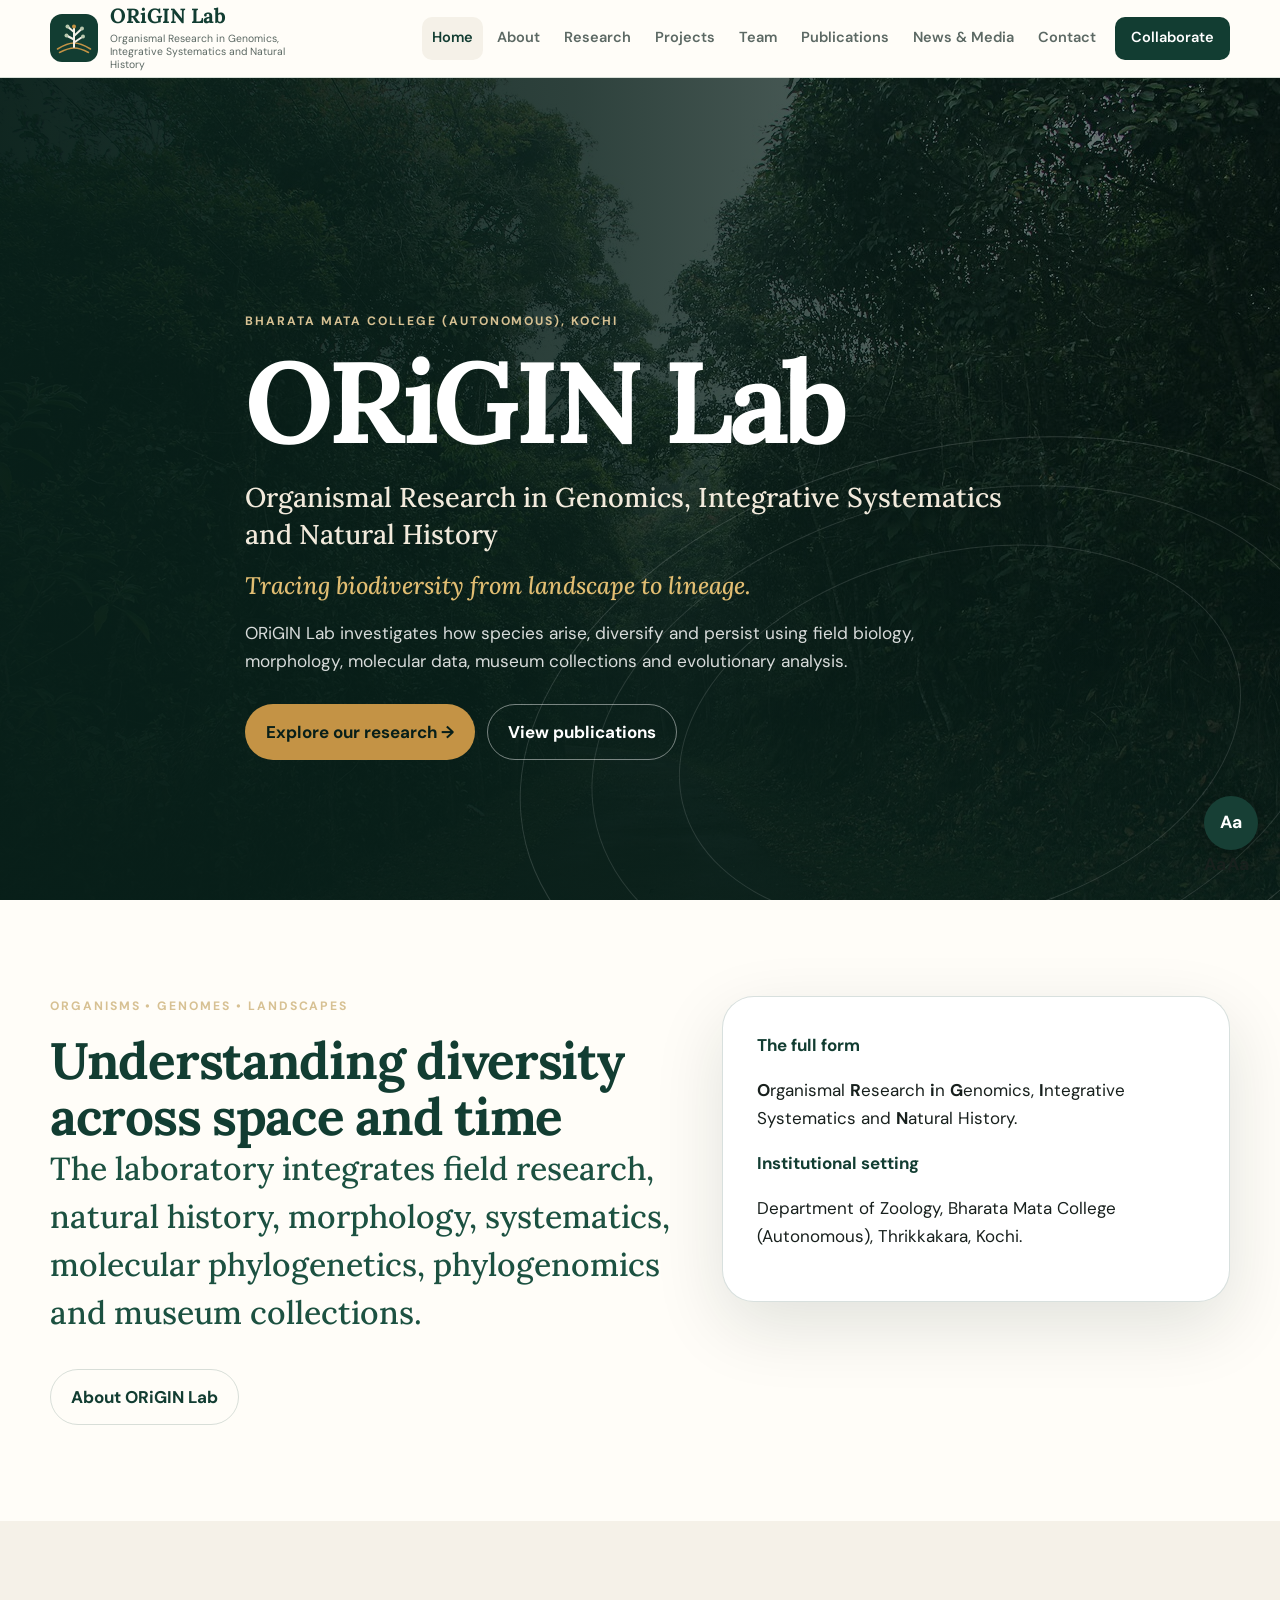
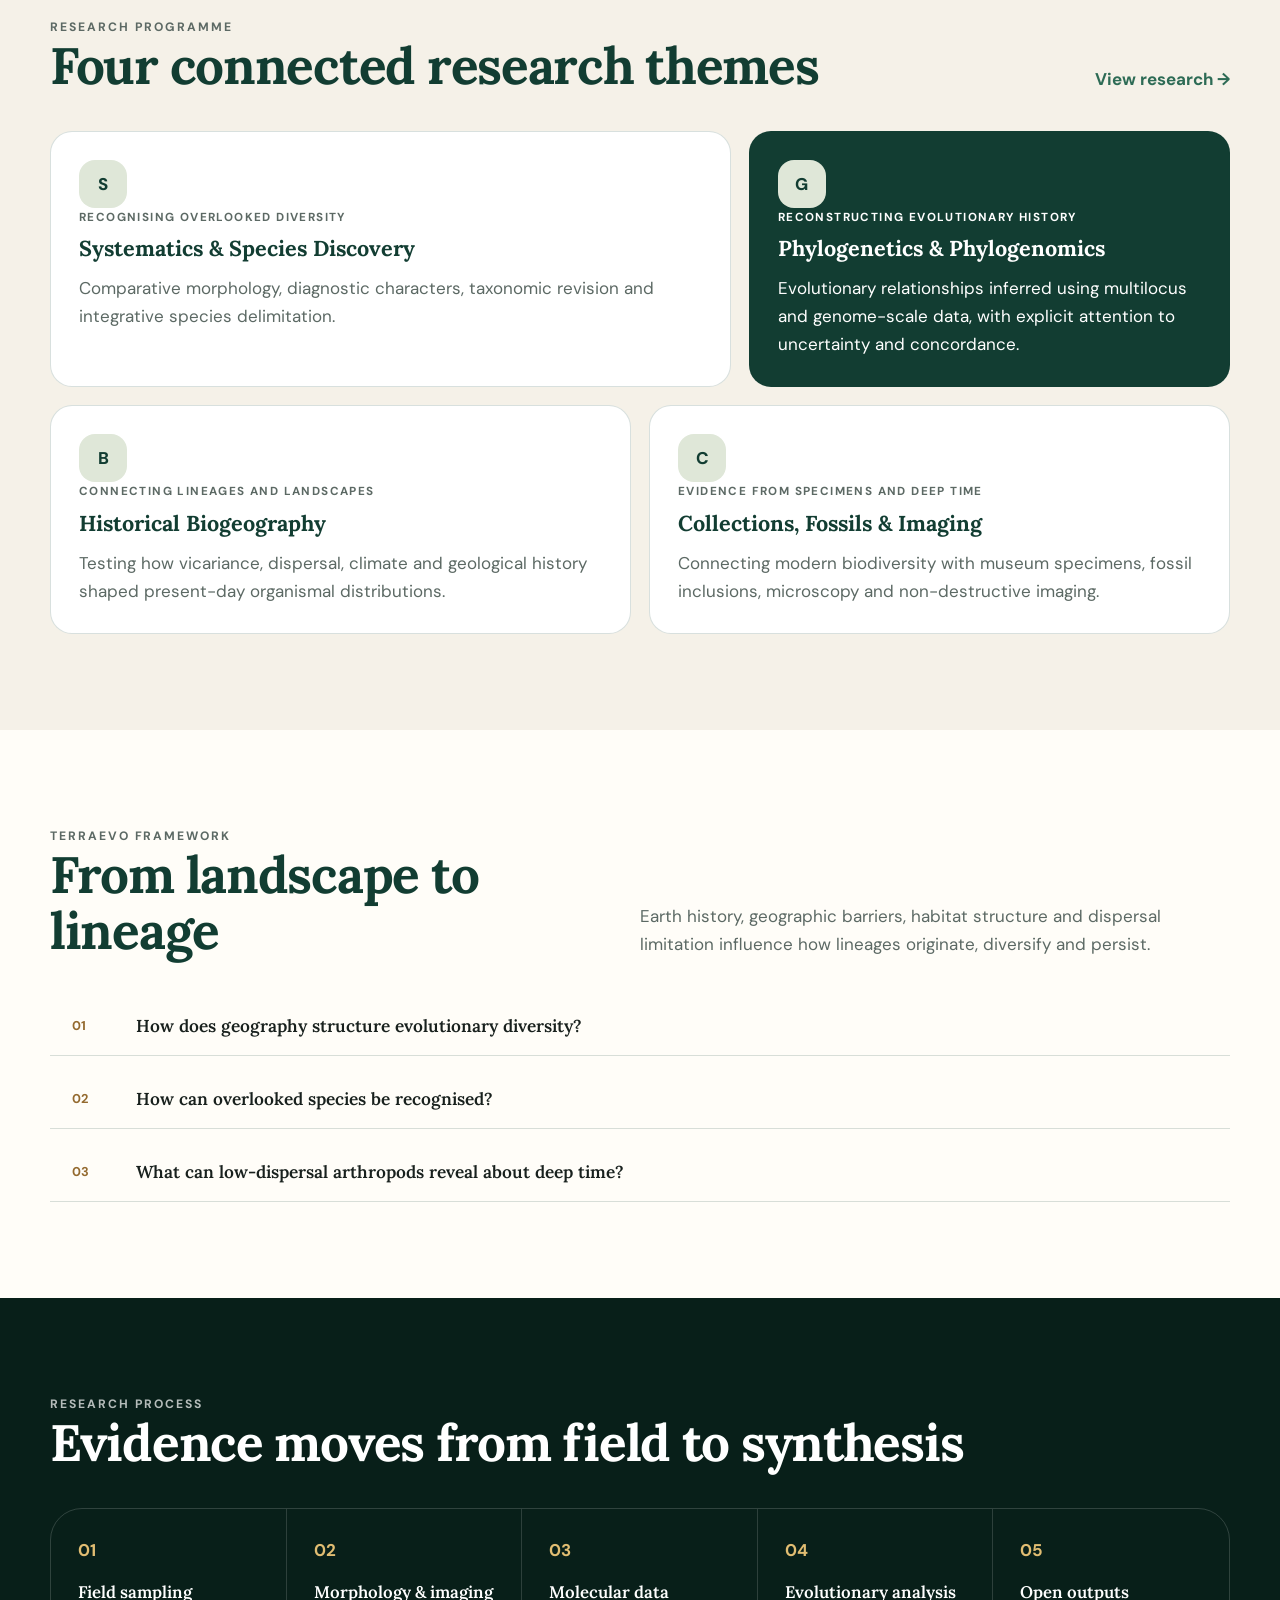
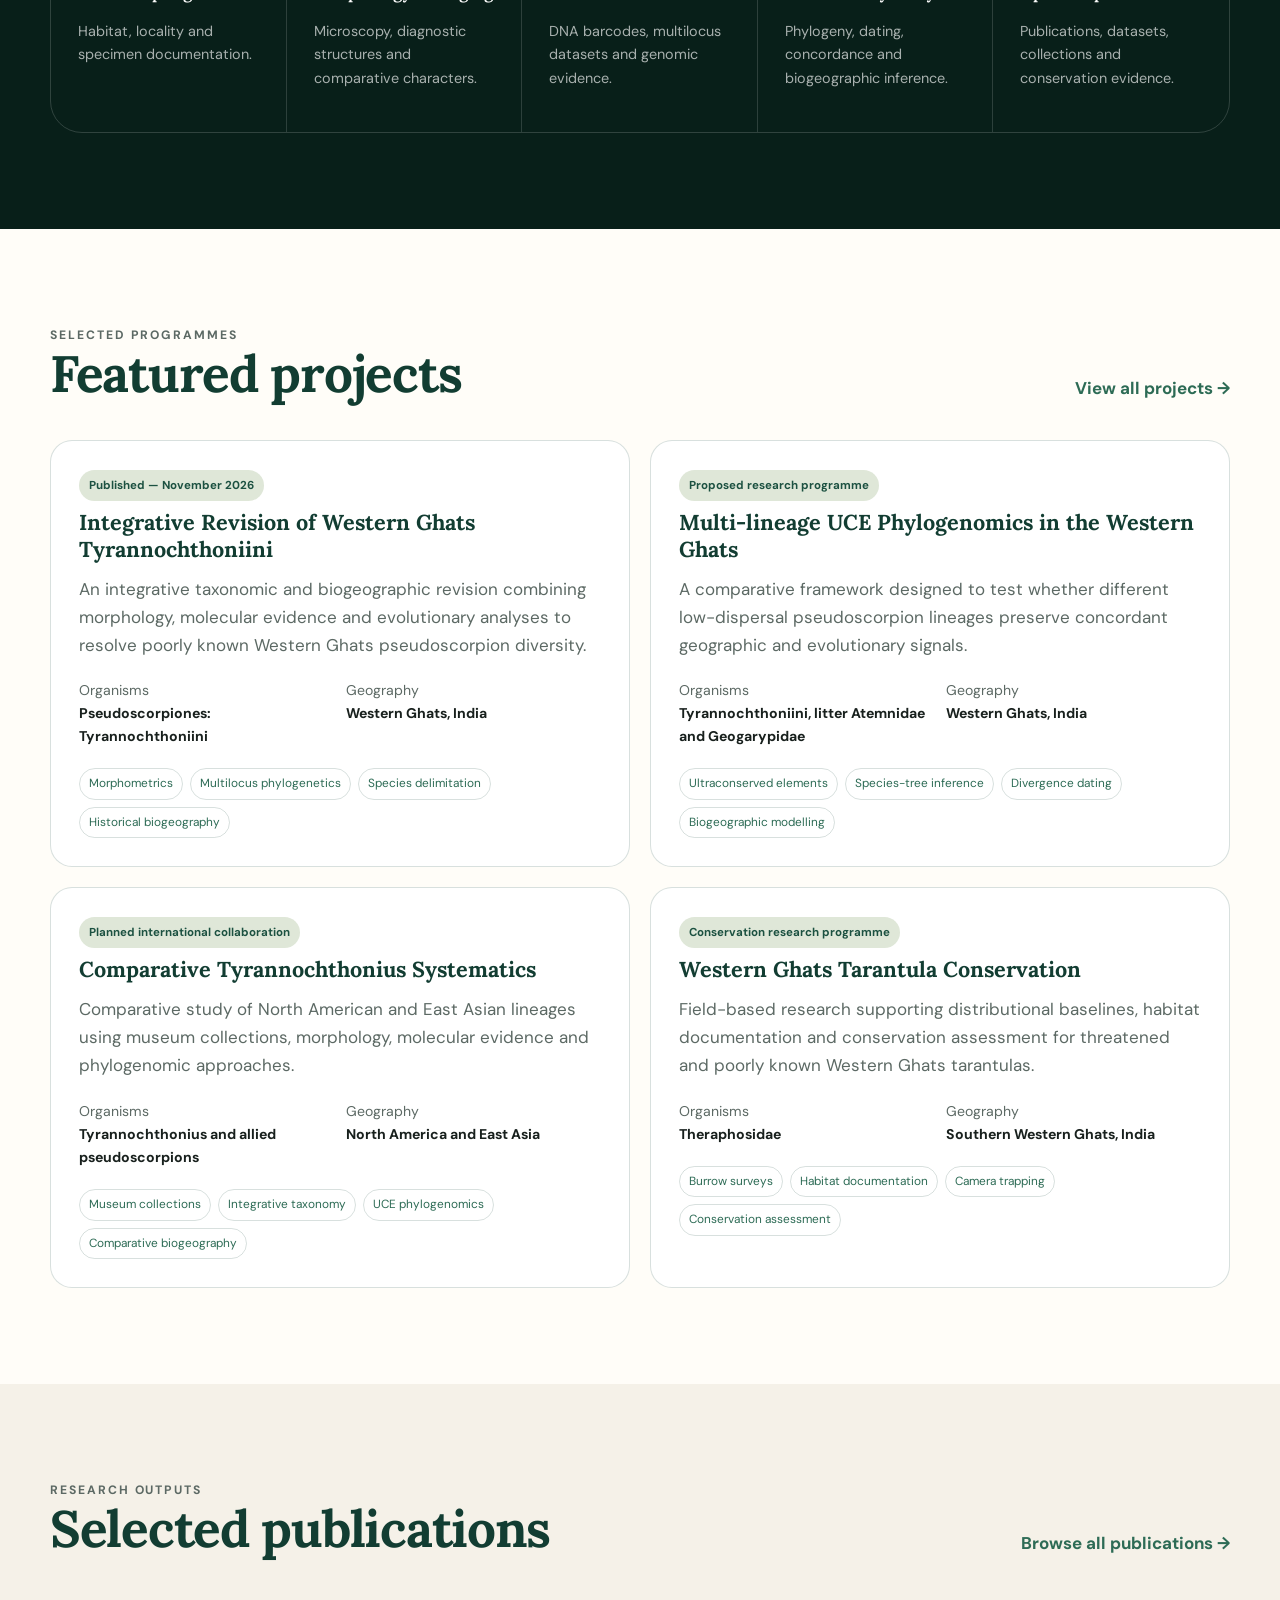
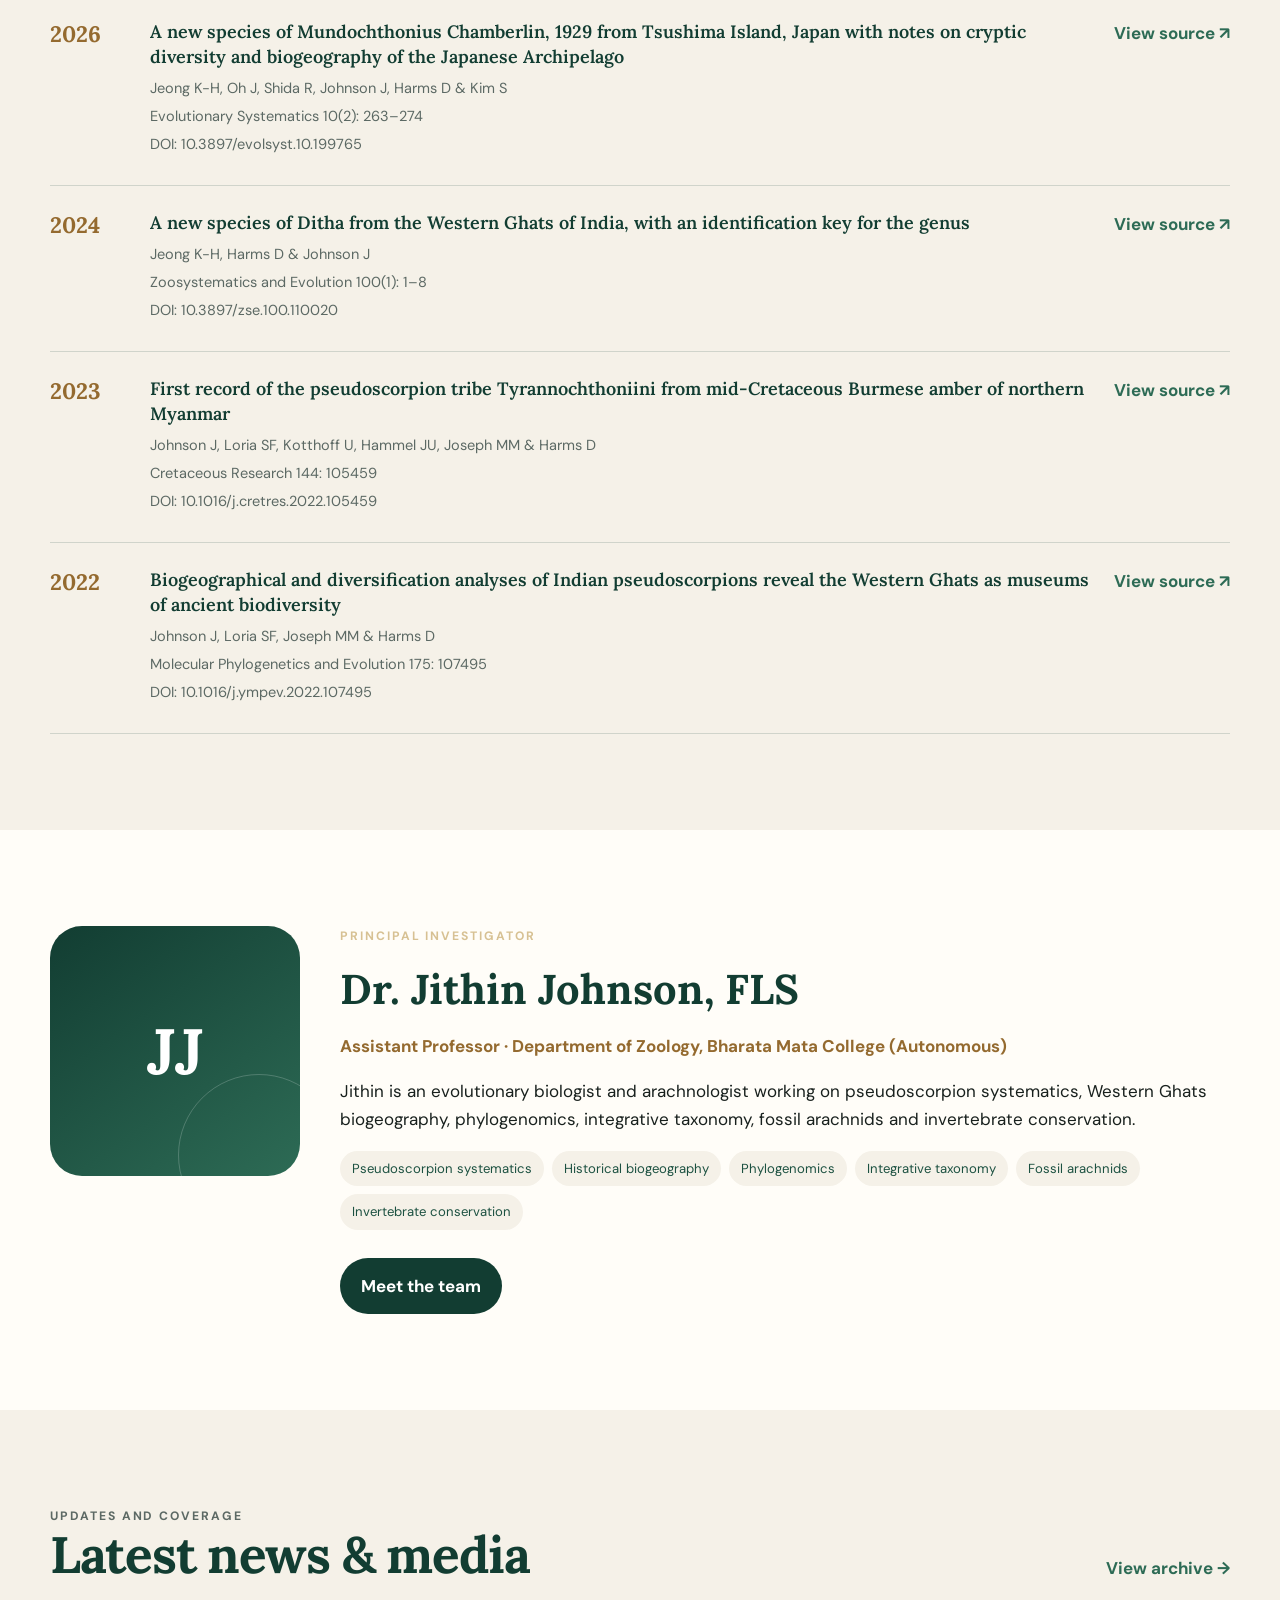
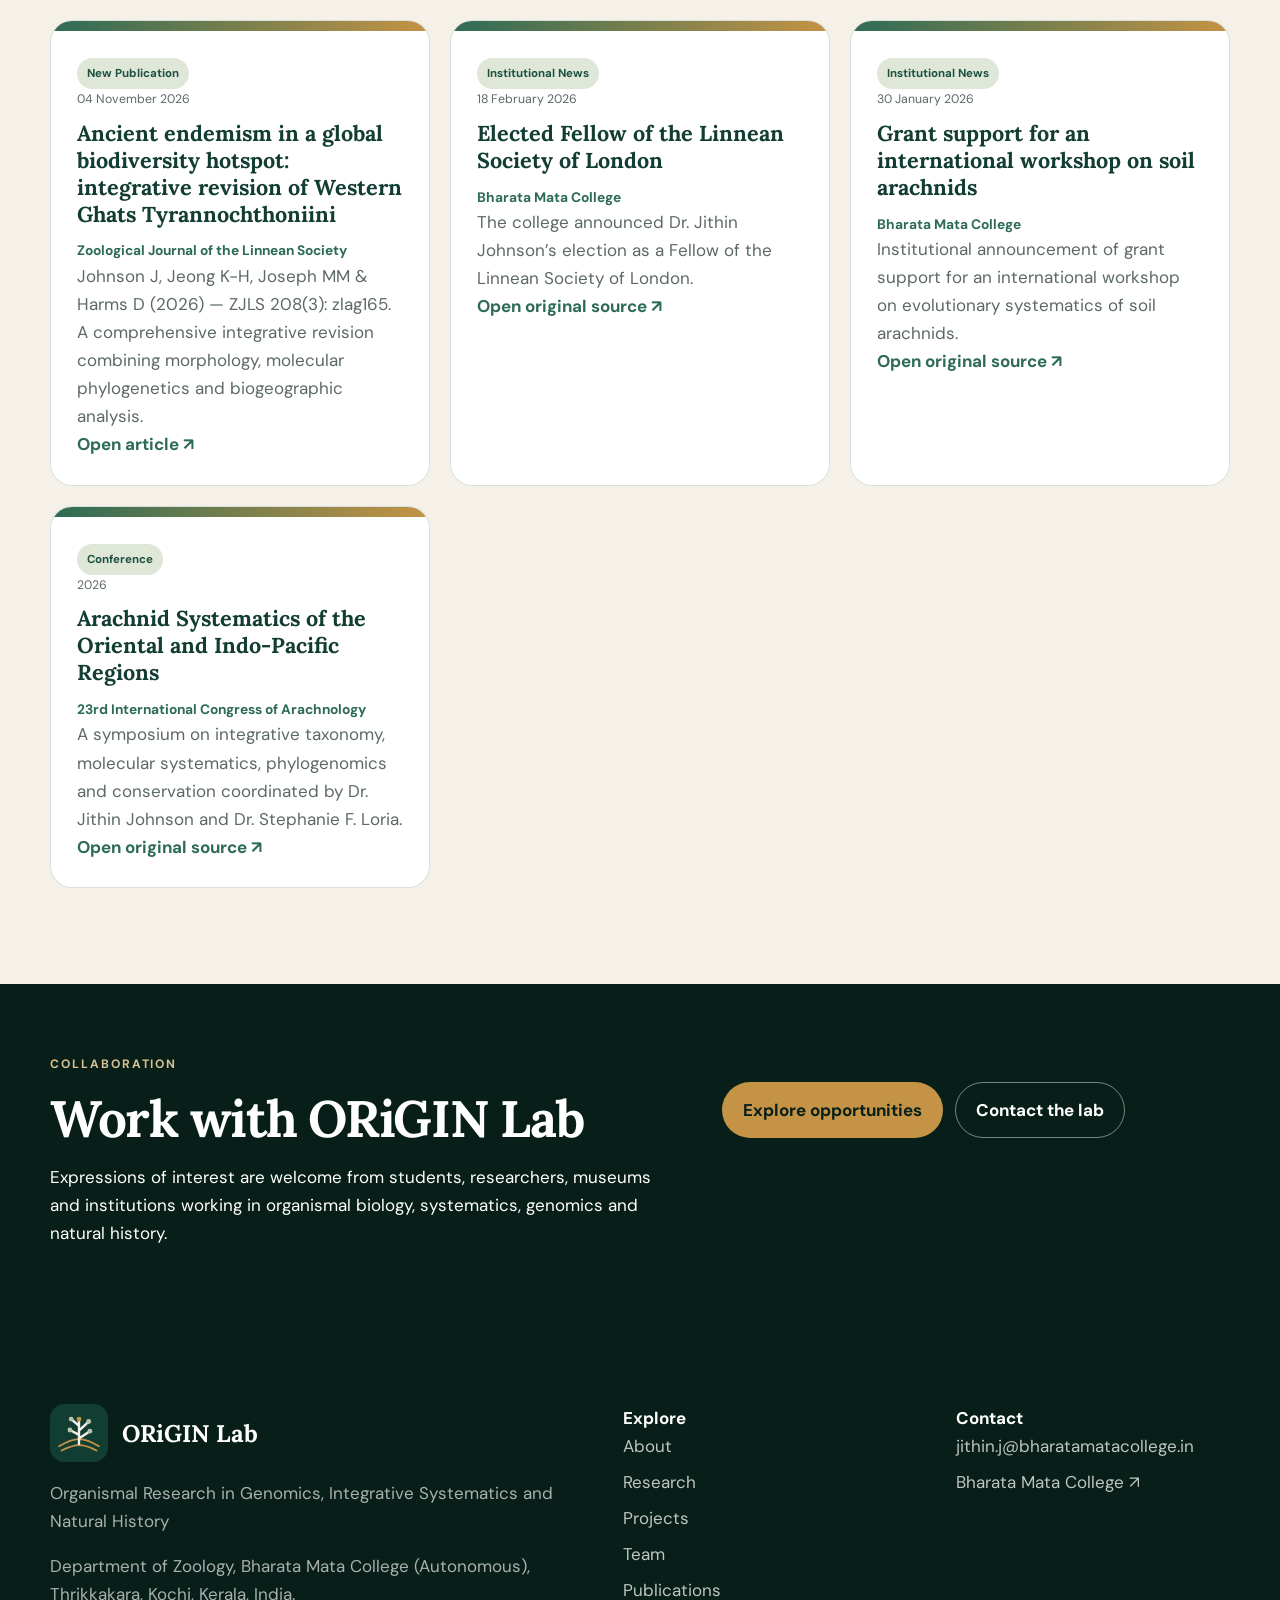
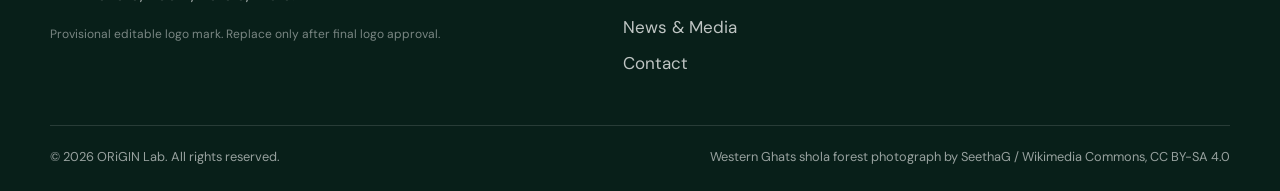
==== commit 25e82eed: "Add ZJLS 2026 publication and announcement cards - Add content/publications/2026-tyrannochthoniini-w" ====
--- a/index.html
+++ b/index.html
@@ -8,10 +8,10 @@
 <section class="section cream"><div class="container"><div class="section-head"><div><p class="eyebrow">Research programme</p><h2>Four connected research themes</h2></div><a class="text-link" href="research/index.html">View research →</a></div><div class="bento"><article class="card reveal"><div class="card-icon">S</div><p class="card-kicker">Recognising overlooked diversity</p><h3>Systematics &amp; Species Discovery</h3><p>Comparative morphology, diagnostic characters, taxonomic revision and integrative species delimitation.</p></article><article class="card reveal"><div class="card-icon">G</div><p class="card-kicker">Reconstructing evolutionary history</p><h3>Phylogenetics &amp; Phylogenomics</h3><p>Evolutionary relationships inferred using multilocus and genome-scale data, with explicit attention to uncertainty and concordance.</p></article><article class="card reveal"><div class="card-icon">B</div><p class="card-kicker">Connecting lineages and landscapes</p><h3>Historical Biogeography</h3><p>Testing how vicariance, dispersal, climate and geological history shaped present-day organismal distributions.</p></article><article class="card reveal"><div class="card-icon">C</div><p class="card-kicker">Evidence from specimens and deep time</p><h3>Collections, Fossils &amp; Imaging</h3><p>Connecting modern biodiversity with museum specimens, fossil inclusions, microscopy and non-destructive imaging.</p></article></div></div></section>
 <section class="section"><div class="container"><div class="section-head"><div><p class="eyebrow">TerraEvo framework</p><h2>From landscape to lineage</h2></div><p>Earth history, geographic barriers, habitat structure and dispersal limitation influence how lineages originate, diversify and persist.</p></div><div class="question-list"><div class="question reveal">How does geography structure evolutionary diversity?</div><div class="question reveal">How can overlooked species be recognised?</div><div class="question reveal">What can low-dispersal arthropods reveal about deep time?</div></div></div></section>
 <section class="section dark"><div class="container"><div class="section-head"><div><p class="eyebrow">Research process</p><h2>Evidence moves from field to synthesis</h2></div></div><div class="workflow"><article class="reveal"><span class="number">01</span><h3>Field sampling</h3><p>Habitat, locality and specimen documentation.</p></article><article class="reveal"><span class="number">02</span><h3>Morphology &amp; imaging</h3><p>Microscopy, diagnostic structures and comparative characters.</p></article><article class="reveal"><span class="number">03</span><h3>Molecular data</h3><p>DNA barcodes, multilocus datasets and genomic evidence.</p></article><article class="reveal"><span class="number">04</span><h3>Evolutionary analysis</h3><p>Phylogeny, dating, concordance and biogeographic inference.</p></article><article class="reveal"><span class="number">05</span><h3>Open outputs</h3><p>Publications, datasets, collections and conservation evidence.</p></article></div></div></section>
-<section class="section"><div class="container"><div class="section-head"><div><p class="eyebrow">Selected programmes</p><h2>Featured projects</h2></div><a class="text-link" href="projects/index.html">View all projects →</a></div><div class="grid grid-2"><article class="card reveal" data-filter-target="projects" data-category="Systematics"><span class="status">In press / ongoing synthesis</span><h3>Integrative Revision of Western Ghats Tyrannochthoniini</h3><p>An integrative taxonomic and biogeographic revision combining morphology, molecular evidence and evolutionary analyses to resolve poorly known Western Ghats pseudoscorpion diversity.</p><div class="project-meta"><div><span>Organisms</span><strong>Pseudoscorpiones: Tyrannochthoniini</strong></div><div><span>Geography</span><strong>Western Ghats, India</strong></div></div><div class="tags"><span class="tag">Morphometrics</span><span class="tag">Multilocus phylogenetics</span><span class="tag">Species delimitation</span><span class="tag">Historical biogeography</span></div></article><article class="card reveal" data-filter-target="projects" data-category="Genomics"><span class="status">Proposed research programme</span><h3>Multi-lineage UCE Phylogenomics in the Western Ghats</h3><p>A comparative framework designed to test whether different low-dispersal pseudoscorpion lineages preserve concordant geographic and evolutionary signals.</p><div class="project-meta"><div><span>Organisms</span><strong>Tyrannochthoniini, litter Atemnidae and Geogarypidae</strong></div><div><span>Geography</span><strong>Western Ghats, India</strong></div></div><div class="tags"><span class="tag">Ultraconserved elements</span><span class="tag">Species-tree inference</span><span class="tag">Divergence dating</span><span class="tag">Biogeographic modelling</span></div></article><article class="card reveal" data-filter-target="projects" data-category="Biogeography"><span class="status">Planned international collaboration</span><h3>Comparative Tyrannochthonius Systematics</h3><p>Comparative study of North American and East Asian lineages using museum collections, morphology, molecular evidence and phylogenomic approaches.</p><div class="project-meta"><div><span>Organisms</span><strong>Tyrannochthonius and allied pseudoscorpions</strong></div><div><span>Geography</span><strong>North America and East Asia</strong></div></div><div class="tags"><span class="tag">Museum collections</span><span class="tag">Integrative taxonomy</span><span class="tag">UCE phylogenomics</span><span class="tag">Comparative biogeography</span></div></article><article class="card reveal" data-filter-target="projects" data-category="Conservation"><span class="status">Conservation research programme</span><h3>Western Ghats Tarantula Conservation</h3><p>Field-based research supporting distributional baselines, habitat documentation and conservation assessment for threatened and poorly known Western Ghats tarantulas.</p><div class="project-meta"><div><span>Organisms</span><strong>Theraphosidae</strong></div><div><span>Geography</span><strong>Southern Western Ghats, India</strong></div></div><div class="tags"><span class="tag">Burrow surveys</span><span class="tag">Habitat documentation</span><span class="tag">Camera trapping</span><span class="tag">Conservation assessment</span></div></article></div></div></section>
+<section class="section"><div class="container"><div class="section-head"><div><p class="eyebrow">Selected programmes</p><h2>Featured projects</h2></div><a class="text-link" href="projects/index.html">View all projects →</a></div><div class="grid grid-2"><article class="card reveal" data-filter-target="projects" data-category="Systematics"><span class="status">Published — November 2026</span><h3>Integrative Revision of Western Ghats Tyrannochthoniini</h3><p>An integrative taxonomic and biogeographic revision combining morphology, molecular evidence and evolutionary analyses to resolve poorly known Western Ghats pseudoscorpion diversity.</p><div class="project-meta"><div><span>Organisms</span><strong>Pseudoscorpiones: Tyrannochthoniini</strong></div><div><span>Geography</span><strong>Western Ghats, India</strong></div></div><div class="tags"><span class="tag">Morphometrics</span><span class="tag">Multilocus phylogenetics</span><span class="tag">Species delimitation</span><span class="tag">Historical biogeography</span></div></article><article class="card reveal" data-filter-target="projects" data-category="Genomics"><span class="status">Proposed research programme</span><h3>Multi-lineage UCE Phylogenomics in the Western Ghats</h3><p>A comparative framework designed to test whether different low-dispersal pseudoscorpion lineages preserve concordant geographic and evolutionary signals.</p><div class="project-meta"><div><span>Organisms</span><strong>Tyrannochthoniini, litter Atemnidae and Geogarypidae</strong></div><div><span>Geography</span><strong>Western Ghats, India</strong></div></div><div class="tags"><span class="tag">Ultraconserved elements</span><span class="tag">Species-tree inference</span><span class="tag">Divergence dating</span><span class="tag">Biogeographic modelling</span></div></article><article class="card reveal" data-filter-target="projects" data-category="Biogeography"><span class="status">Planned international collaboration</span><h3>Comparative Tyrannochthonius Systematics</h3><p>Comparative study of North American and East Asian lineages using museum collections, morphology, molecular evidence and phylogenomic approaches.</p><div class="project-meta"><div><span>Organisms</span><strong>Tyrannochthonius and allied pseudoscorpions</strong></div><div><span>Geography</span><strong>North America and East Asia</strong></div></div><div class="tags"><span class="tag">Museum collections</span><span class="tag">Integrative taxonomy</span><span class="tag">UCE phylogenomics</span><span class="tag">Comparative biogeography</span></div></article><article class="card reveal" data-filter-target="projects" data-category="Conservation"><span class="status">Conservation research programme</span><h3>Western Ghats Tarantula Conservation</h3><p>Field-based research supporting distributional baselines, habitat documentation and conservation assessment for threatened and poorly known Western Ghats tarantulas.</p><div class="project-meta"><div><span>Organisms</span><strong>Theraphosidae</strong></div><div><span>Geography</span><strong>Southern Western Ghats, India</strong></div></div><div class="tags"><span class="tag">Burrow surveys</span><span class="tag">Habitat documentation</span><span class="tag">Camera trapping</span><span class="tag">Conservation assessment</span></div></article></div></div></section>
 <section class="section cream"><div class="container"><div class="section-head"><div><p class="eyebrow">Research outputs</p><h2>Selected publications</h2></div><a class="text-link" href="publications/index.html">Browse all publications →</a></div><article class="publication reveal" data-filter-target="publications" data-category="Systematics"><div class="pub-year">2026</div><div><h3>A new species of Mundochthonius Chamberlin, 1929 from Tsushima Island, Japan with notes on cryptic diversity and biogeography of the Japanese Archipelago</h3><p>Jeong K-H, Oh J, Shida R, Johnson J, Harms D &amp; Kim S</p><p>Evolutionary Systematics 10(2): 263–274</p><p>DOI: 10.3897/evolsyst.10.199765</p></div><a class="external" href="https://doi.org/10.3897/evolsyst.10.199765" target="_blank" rel="noopener noreferrer">View source ↗</a></article><article class="publication reveal" data-filter-target="publications" data-category="Systematics"><div class="pub-year">2024</div><div><h3>A new species of Ditha from the Western Ghats of India, with an identification key for the genus</h3><p>Jeong K-H, Harms D &amp; Johnson J</p><p>Zoosystematics and Evolution 100(1): 1–8</p><p>DOI: 10.3897/zse.100.110020</p></div><a class="external" href="https://doi.org/10.3897/zse.100.110020" target="_blank" rel="noopener noreferrer">View source ↗</a></article><article class="publication reveal" data-filter-target="publications" data-category="Fossils"><div class="pub-year">2023</div><div><h3>First record of the pseudoscorpion tribe Tyrannochthoniini from mid-Cretaceous Burmese amber of northern Myanmar</h3><p>Johnson J, Loria SF, Kotthoff U, Hammel JU, Joseph MM &amp; Harms D</p><p>Cretaceous Research 144: 105459</p><p>DOI: 10.1016/j.cretres.2022.105459</p></div><a class="external" href="https://doi.org/10.1016/j.cretres.2022.105459" target="_blank" rel="noopener noreferrer">View source ↗</a></article><article class="publication reveal" data-filter-target="publications" data-category="Biogeography"><div class="pub-year">2022</div><div><h3>Biogeographical and diversification analyses of Indian pseudoscorpions reveal the Western Ghats as museums of ancient biodiversity</h3><p>Johnson J, Loria SF, Joseph MM &amp; Harms D</p><p>Molecular Phylogenetics and Evolution 175: 107495</p><p>DOI: 10.1016/j.ympev.2022.107495</p></div><a class="external" href="https://doi.org/10.1016/j.ympev.2022.107495" target="_blank" rel="noopener noreferrer">View source ↗</a></article></div></section>
 <section class="section"><div class="container profile"><div class="profile-visual reveal"><span>JJ</span></div><div class="reveal"><p class="eyebrow">Principal investigator</p><h2>Dr. Jithin Johnson, FLS</h2><p class="role">Assistant Professor · Department of Zoology, Bharata Mata College (Autonomous)</p><p>Jithin is an evolutionary biologist and arachnologist working on pseudoscorpion systematics, Western Ghats biogeography, phylogenomics, integrative taxonomy, fossil arachnids and invertebrate conservation.</p><ul class="pill-list"><li>Pseudoscorpion systematics</li><li>Historical biogeography</li><li>Phylogenomics</li><li>Integrative taxonomy</li><li>Fossil arachnids</li><li>Invertebrate conservation</li></ul><div class="actions"><a class="button dark" href="team/index.html">Meet the team</a></div></div></div></section>
-<section class="section cream"><div class="container"><div class="section-head"><div><p class="eyebrow">Updates and coverage</p><h2>Latest news & media</h2></div><a class="text-link" href="news-media/index.html">View archive →</a></div><div class="grid grid-3"><article class="card news-card reveal" data-filter-target="news" data-category="Institutional News"><div class="news-band"></div><div class="news-card-body"><span class="status">Institutional News</span><p class="news-date">18 February 2026</p><h3>Elected Fellow of the Linnean Society of London</h3><p class="publisher">Bharata Mata College</p><p>The college announced Dr. Jithin Johnson’s election as a Fellow of the Linnean Society of London.</p><p><a class="text-link" href="https://www.bharatamatacollege.in/our-happenings-detail/we-are-immensely-proud-to-announce-that-dr-jithin-johnson-assistant-professor-in-the-department-of-zoology-at-bharata-mata-college-has-been-elected-as-a-fellow-of-the-linnean-society-fls-of-london" target="_blank" rel="noopener noreferrer">Open original source ↗</a></p></div></article><article class="card news-card reveal" data-filter-target="news" data-category="Institutional News"><div class="news-band"></div><div class="news-card-body"><span class="status">Institutional News</span><p class="news-date">30 January 2026</p><h3>Grant support for an international workshop on soil arachnids</h3><p class="publisher">Bharata Mata College</p><p>Institutional announcement of grant support for an international workshop on evolutionary systematics of soil arachnids.</p><p><a class="text-link" href="https://www.bharatamatacollege.in/our-happenings-detail/congratulations-dr-jithin-johnson-for-winning-a-grant-of-2000-us-dollars" target="_blank" rel="noopener noreferrer">Open original source ↗</a></p></div></article><article class="card news-card reveal" data-filter-target="news" data-category="Conference"><div class="news-band"></div><div class="news-card-body"><span class="status">Conference</span><p class="news-date">2026</p><h3>Arachnid Systematics of the Oriental and Indo-Pacific Regions</h3><p class="publisher">23rd International Congress of Arachnology</p><p>A symposium on integrative taxonomy, molecular systematics, phylogenomics and conservation coordinated by Dr. Jithin Johnson and Dr. Stephanie F. Loria.</p><p><a class="text-link" href="https://www.ica2026.in/symposia.asp" target="_blank" rel="noopener noreferrer">Open original source ↗</a></p></div></article></div></div></section>
+<section class="section cream"><div class="container"><div class="section-head"><div><p class="eyebrow">Updates and coverage</p><h2>Latest news & media</h2></div><a class="text-link" href="news-media/index.html">View archive →</a></div><div class="grid grid-3"><article class="card news-card reveal" data-filter-target="news" data-category="New Publication"><div class="news-band"></div><div class="news-card-body"><span class="status">New Publication</span><p class="news-date">04 November 2026</p><h3>Ancient endemism in a global biodiversity hotspot: integrative revision of Western Ghats Tyrannochthoniini</h3><p class="publisher">Zoological Journal of the Linnean Society</p><p>Johnson J, Jeong K-H, Joseph MM &amp; Harms D (2026) — ZJLS 208(3): zlag165. A comprehensive integrative revision combining morphology, molecular phylogenetics and biogeographic analysis.</p><p><a class="text-link" href="https://doi.org/10.1093/zoolinnean/zlag165" target="_blank" rel="noopener noreferrer">Open article ↗</a></p></div></article><article class="card news-card reveal" data-filter-target="news" data-category="Institutional News"><div class="news-band"></div><div class="news-card-body"><span class="status">Institutional News</span><p class="news-date">18 February 2026</p><h3>Elected Fellow of the Linnean Society of London</h3><p class="publisher">Bharata Mata College</p><p>The college announced Dr. Jithin Johnson’s election as a Fellow of the Linnean Society of London.</p><p><a class="text-link" href="https://www.bharatamatacollege.in/our-happenings-detail/we-are-immensely-proud-to-announce-that-dr-jithin-johnson-assistant-professor-in-the-department-of-zoology-at-bharata-mata-college-has-been-elected-as-a-fellow-of-the-linnean-society-fls-of-london" target="_blank" rel="noopener noreferrer">Open original source ↗</a></p></div></article><article class="card news-card reveal" data-filter-target="news" data-category="Institutional News"><div class="news-band"></div><div class="news-card-body"><span class="status">Institutional News</span><p class="news-date">30 January 2026</p><h3>Grant support for an international workshop on soil arachnids</h3><p class="publisher">Bharata Mata College</p><p>Institutional announcement of grant support for an international workshop on evolutionary systematics of soil arachnids.</p><p><a class="text-link" href="https://www.bharatamatacollege.in/our-happenings-detail/congratulations-dr-jithin-johnson-for-winning-a-grant-of-2000-us-dollars" target="_blank" rel="noopener noreferrer">Open original source ↗</a></p></div></article><article class="card news-card reveal" data-filter-target="news" data-category="Conference"><div class="news-band"></div><div class="news-card-body"><span class="status">Conference</span><p class="news-date">2026</p><h3>Arachnid Systematics of the Oriental and Indo-Pacific Regions</h3><p class="publisher">23rd International Congress of Arachnology</p><p>A symposium on integrative taxonomy, molecular systematics, phylogenomics and conservation coordinated by Dr. Jithin Johnson and Dr. Stephanie F. Loria.</p><p><a class="text-link" href="https://www.ica2026.in/symposia.asp" target="_blank" rel="noopener noreferrer">Open original source ↗</a></p></div></article></div></div></section>
 <section class="section dark compact"><div class="container intro-grid"><div><p class="eyebrow">Collaboration</p><h2 class="content-title">Work with ORiGIN Lab</h2><p>Expressions of interest are welcome from students, researchers, museums and institutions working in organismal biology, systematics, genomics and natural history.</p></div><div class="actions"><a class="button" href="opportunities/index.html">Explore opportunities</a><a class="button secondary" href="contact/index.html">Contact the lab</a></div></div></section></main><footer class="site-footer"><div class="container"><div class="footer-grid">
 <div><div class="footer-brand"><img src="assets/images/logo-provisional.svg" alt=""><strong>ORiGIN Lab</strong></div><p class="footer-full">Organismal Research in Genomics, Integrative Systematics and Natural History</p><p class="footer-full">Department of Zoology, Bharata Mata College (Autonomous), Thrikkakara, Kochi, Kerala, India.</p><p class="provisional-note">Provisional editable logo mark. Replace only after final logo approval.</p></div>
 <div><strong>Explore</strong><div class="footer-links"><a href="about/index.html">About</a><a href="research/index.html">Research</a><a href="projects/index.html">Projects</a><a href="team/index.html">Team</a><a href="publications/index.html">Publications</a><a href="news-media/index.html">News &amp; Media</a><a href="contact/index.html">Contact</a></div></div>
--- a/assets/css/styles.css
+++ b/assets/css/styles.css
@@ -1,8 +1,9 @@
-@import url('https://fonts.googleapis.com/css2?family=Cormorant+Garamond:ital,wght@0,600;0,700;1,600&family=DM+Sans:wght@400;500;600;700&family=Lora:ital,wght@0,500;0,600;0,700;1,500;1,600&display=swap');
-:root{--forest-950:#081f19;--forest-900:#123d32;--forest-800:#1c5141;--forest-700:#2d6b55;--moss:#839a72;--moss-soft:#dfe7d8;--amber:#c49345;--amber-dark:#946a2f;--cream:#f5f1e8;--paper:#fffdf8;--ink:#18201d;--muted:#5c6964;--line:rgba(18,61,50,.14);--header:72px;--container:1180px;--radius-lg:18px;--radius-xl:26px}
-*{box-sizing:border-box}html{scroll-behavior:smooth}body{margin:0;background:var(--paper);color:var(--ink);font-family:'DM Sans',system-ui,sans-serif;font-size:17px;line-height:1.65}body.nav-open{overflow:hidden}a{color:inherit}img{max-width:100%;display:block}button,input,select,textarea{font:inherit}.container{width:min(calc(100% - 40px),var(--container));margin:auto}.skip-link{position:fixed;top:-80px;left:16px;background:white;padding:12px 16px;z-index:1000;border-radius:10px}.skip-link:focus{top:12px}.site-header{height:var(--header);position:sticky;top:0;z-index:100;background:rgba(255,253,248,.92);backdrop-filter:blur(16px);border-bottom:1px solid var(--line)}.header-inner{height:100%;display:flex;align-items:center;gap:28px}.brand{display:flex;align-items:center;gap:12px;text-decoration:none;min-width:245px}.brand img{width:48px;height:48px}.brand-name{font-family:'Cormorant Garamond',Georgia,serif;font-size:1.55rem;font-weight:700;letter-spacing:-.01em;color:var(--forest-950)}.brand-name .origin-i{color:var(--amber);font-style:normal}.brand-full{display:block;font-size:.65rem;line-height:1.25;color:var(--muted);max-width:210px;margin-top:5px}.nav{display:flex;align-items:center;gap:4px;margin-left:auto}.nav a{padding:9px 10px;text-decoration:none;font-size:.91rem;font-weight:600;color:var(--muted);border-radius:10px}.nav a:hover,.nav a[aria-current=page]{background:var(--cream);color:var(--forest-900)}.nav .nav-cta{background:var(--forest-900);color:#fff;padding-inline:16px;margin-left:5px}.nav .nav-cta:hover{background:var(--forest-700);color:#fff}.menu-button{display:none;margin-left:auto;border:1px solid var(--line);background:white;border-radius:12px;padding:10px;cursor:pointer}.menu-button span{display:block;width:24px;height:2px;background:var(--forest-900);margin:5px}
+
+@import url('https://fonts.googleapis.com/css2?family=DM+Sans:wght@400;500;600;700&family=Lora:ital,wght@0,500;0,600;0,700;1,500;1,600&display=swap');
+:root{--forest-950:#081f19;--forest-900:#123d32;--forest-800:#1c5141;--forest-700:#2d6b55;--moss:#839a72;--moss-soft:#dfe7d8;--amber:#c49345;--amber-dark:#946a2f;--cream:#f5f1e8;--paper:#fffdf8;--ink:#18201d;--muted:#5c6964;--line:rgba(18,61,50,.16);--white:#fff;--shadow:0 24px 70px rgba(8,31,25,.12);--radius-xl:32px;--radius-lg:22px;--radius-md:14px;--container:1180px;--header:78px}
+*{box-sizing:border-box}html{scroll-behavior:smooth}body{margin:0;background:var(--paper);color:var(--ink);font-family:'DM Sans',system-ui,sans-serif;font-size:17px;line-height:1.65}body.nav-open{overflow:hidden}a{color:inherit}img{max-width:100%;display:block}button,input,select,textarea{font:inherit}.container{width:min(calc(100% - 40px),var(--container));margin:auto}.skip-link{position:fixed;top:-80px;left:16px;background:white;padding:12px 16px;z-index:1000;border-radius:10px}.skip-link:focus{top:12px}.site-header{height:var(--header);position:sticky;top:0;z-index:100;background:rgba(255,253,248,.92);backdrop-filter:blur(16px);border-bottom:1px solid var(--line)}.header-inner{height:100%;display:flex;align-items:center;gap:28px}.brand{display:flex;align-items:center;gap:12px;text-decoration:none;min-width:245px}.brand img{width:48px;height:48px}.brand-name{font:700 1.28rem 'Lora',serif;color:var(--forest-900);display:block;line-height:1}.brand-full{display:block;font-size:.65rem;line-height:1.25;color:var(--muted);max-width:210px;margin-top:5px}.nav{display:flex;align-items:center;gap:4px;margin-left:auto}.nav a{padding:9px 10px;text-decoration:none;font-size:.91rem;font-weight:600;color:var(--muted);border-radius:10px}.nav a:hover,.nav a[aria-current=page]{background:var(--cream);color:var(--forest-900)}.nav .nav-cta{background:var(--forest-900);color:#fff;padding-inline:16px;margin-left:5px}.nav .nav-cta:hover{background:var(--forest-700);color:#fff}.menu-button{display:none;margin-left:auto;border:1px solid var(--line);background:white;border-radius:12px;padding:10px;cursor:pointer}.menu-button span{display:block;width:24px;height:2px;background:var(--forest-900);margin:5px}
 .hero{min-height:calc(100vh - var(--header));position:relative;display:grid;align-items:end;color:#fff;overflow:hidden;background:var(--forest-950)}.hero-bg{position:absolute;inset:0;width:100%;height:100%;object-fit:cover;opacity:.64}.hero:after{content:'';position:absolute;inset:0;background:linear-gradient(90deg,rgba(8,31,25,.95) 0%,rgba(8,31,25,.76) 45%,rgba(8,31,25,.28) 100%),linear-gradient(0deg,rgba(8,31,25,.75),transparent 58%)}.hero-lines{position:absolute;inset:auto -10% -15% 40%;height:70%;border:1px solid rgba(255,255,255,.14);border-radius:50%;transform:rotate(-14deg);z-index:1}.hero-lines:before,.hero-lines:after{content:'';position:absolute;border:1px solid rgba(255,255,255,.12);border-radius:50%;inset:8%}.hero-lines:after{inset:18%}.hero-content{position:relative;z-index:2;padding:clamp(90px,13vw,170px) 0 74px;max-width:790px}.eyebrow{font-weight:700;text-transform:uppercase;letter-spacing:.16em;font-size:.76rem;color:#d7c193;margin:0 0 16px}.hero h1{font:700 clamp(3.4rem,9vw,7.5rem)/.94 'Lora',serif;margin:0;letter-spacing:-.045em}.hero-full{font:500 clamp(1.12rem,2.3vw,1.7rem)/1.35 'Lora',serif;max-width:760px;color:#f2eadc;margin:24px 0 0}.hero-tagline{font:italic 500 clamp(1.18rem,2vw,1.5rem) 'Lora',serif;color:#e1bd72;margin:18px 0 0}.hero-description{max-width:690px;color:rgba(255,255,255,.84);font-size:1.08rem}.actions{display:flex;flex-wrap:wrap;gap:12px;margin-top:28px}.button{display:inline-flex;align-items:center;gap:9px;text-decoration:none;border-radius:999px;padding:13px 20px;background:var(--amber);color:var(--forest-950);font-weight:700;border:1px solid transparent}.button:hover{transform:translateY(-2px);box-shadow:0 12px 30px rgba(0,0,0,.16)}.button.secondary{background:transparent;color:#fff;border-color:rgba(255,255,255,.45)}.button.dark{background:var(--forest-900);color:#fff}.button.ghost{background:transparent;border-color:var(--line);color:var(--forest-900)}
-.section{padding:86px 0}.section-head{display:flex;justify-content:space-between;align-items:center;margin-bottom:44px}.content-title{font:700 2.3rem/1.2 'Lora',serif;margin:0;color:var(--forest-900)}.lede{color:var(--muted);max-width:680px;margin:14px 0 0;font-size:1.05rem}.section.cream{background:var(--cream)}.section.dark{background:var(--forest-950);color:#fff}.section.dark .content-title,.section.dark h2,.section.dark h3{color:white}.text-link{font-weight:700;color:var(--forest-700);text-decoration:none}.text-link:hover{text-decoration:underline}.grid{display:grid;gap:24px}.grid-2{grid-template-columns:repeat(2,1fr)}.grid-3{grid-template-columns:repeat(3,1fr)}.grid-4{grid-template-columns:repeat(4,1fr)}.card{background:white;border-radius:var(--radius-lg);padding:28px;border:1px solid var(--line)}.card-kicker{font-size:.78rem;font-weight:700;text-transform:uppercase;letter-spacing:.1em;color:var(--amber-dark);margin-bottom:10px}.bento{display:grid;grid-template-columns:repeat(12,1fr);gap:20px}.intro-grid{display:grid;grid-template-columns:1.15fr .85fr;gap:48px;align-items:center}.workflow{display:grid;grid-template-columns:repeat(4,1fr)}.workflow article{padding:26px 22px;border-right:1px solid rgba(255,255,255,.15)}.workflow article:last-child{border-right:0}.workflow .eyebrow{margin-bottom:22px}.page-hero{padding:86px 0 72px;background:var(--cream);position:relative;overflow:hidden}.page-hero:after{content:'';position:absolute;width:460px;height:460px;border:1px solid rgba(18,61,50,.1);border-radius:50%;right:-180px;top:50%;transform:translateY(-50%)}.breadcrumbs{font-size:.82rem;color:var(--muted);margin-bottom:16px}.breadcrumbs a{text-decoration:none;color:var(--muted)}.section-dark{background:var(--forest-950);color:white;padding:86px 0}
+.page-hero{padding:86px 0 72px;background:var(--cream);position:relative;overflow:hidden}.page-hero:after{content:'';position:absolute;width:460px;height:460px;border:1px solid rgba(18,61,50,.1);border-radius:50%;right:-180px;top:-230px;box-shadow:0 0 0 45px rgba(18,61,50,.025),0 0 0 90px rgba(18,61,50,.02)}.page-hero h1{font:700 clamp(2.6rem,6vw,5rem)/1 'Lora',serif;color:var(--forest-900);margin:0}.page-hero p{font:500 1.2rem 'Lora',serif;color:var(--muted);max-width:780px;margin:18px 0 0}.breadcrumbs{font-size:.8rem;margin-bottom:20px;color:var(--forest-700)}.breadcrumbs a{text-decoration:none}.section{padding:96px 0}.section.compact{padding:70px 0}.section.dark{background:var(--forest-950);color:white}.section.cream{background:var(--cream)}.section-head{display:flex;align-items:end;justify-content:space-between;gap:25px;margin-bottom:38px}.section-head h2,.content-title{font:700 clamp(2rem,4vw,3.45rem)/1.1 'Lora',serif;margin:0;color:var(--forest-900);letter-spacing:-.025em}.dark .section-head h2,.dark .content-title{color:white}.section-head p{max-width:590px;color:var(--muted);margin:0}.dark .section-head p{color:rgba(255,255,255,.7)}.text-link{font-weight:700;color:var(--forest-700);text-decoration:none}.intro-grid{display:grid;grid-template-columns:1.1fr .9fr;gap:50px;align-items:start}.lede{font:500 clamp(1.4rem,2.5vw,2rem)/1.5 'Lora',serif;color:var(--forest-800);margin-top:0}.fact-panel{background:white;border:1px solid var(--line);border-radius:var(--radius-xl);padding:34px;box-shadow:var(--shadow)}.fact-panel strong{display:block;color:var(--forest-900);margin-bottom:8px}.grid{display:grid;gap:20px}.grid-2{grid-template-columns:repeat(2,minmax(0,1fr))}.grid-3{grid-template-columns:repeat(3,minmax(0,1fr))}.grid-4{grid-template-columns:repeat(4,minmax(0,1fr))}.card{border:1px solid var(--line);border-radius:var(--radius-lg);padding:28px;background:white;position:relative;overflow:hidden;transition:.25s ease}.card:hover{transform:translateY(-5px);box-shadow:var(--shadow);border-color:rgba(18,61,50,.3)}.card h3{font:700 1.35rem/1.25 'Lora',serif;color:var(--forest-900);margin:8px 0 12px}.card p{color:var(--muted);margin:0}.card-kicker{font-size:.73rem;text-transform:uppercase;letter-spacing:.12em;color:var(--amber-dark);font-weight:700}.card-icon{width:48px;height:48px;border-radius:16px;background:var(--moss-soft);display:grid;place-items:center;color:var(--forest-900);font-weight:800}.card-link{position:absolute;inset:0;z-index:1}.card .inline-link{position:relative;z-index:2}.bento{display:grid;grid-template-columns:repeat(12,1fr);gap:18px}.bento .card:nth-child(1){grid-column:span 7}.bento .card:nth-child(2){grid-column:span 5;background:var(--forest-900);color:#fff}.bento .card:nth-child(2) h3,.bento .card:nth-child(2) p{color:#fff}.bento .card:nth-child(3),.bento .card:nth-child(4){grid-column:span 6}.question-list{display:grid;gap:14px;counter-reset:q}.question{display:grid;grid-template-columns:46px 1fr;align-items:center;gap:18px;padding:18px 22px;border-bottom:1px solid var(--line);font:600 1.08rem 'Lora',serif}.question:before{counter-increment:q;content:counter(q,decimal-leading-zero);font:700 .8rem 'DM Sans';color:var(--amber-dark)}.workflow{display:grid;grid-template-columns:repeat(5,1fr);gap:0;border:1px solid rgba(255,255,255,.16);border-radius:var(--radius-xl);overflow:hidden}.workflow article{padding:27px;border-right:1px solid rgba(255,255,255,.15)}.workflow article:last-child{border:0}.workflow .number{color:#e1bd72;font-weight:700}.workflow h3{font:600 1.05rem 'Lora',serif}.workflow p{font-size:.9rem;color:rgba(255,255,255,.65)}
 .status{display:inline-flex;border-radius:999px;padding:6px 10px;background:var(--moss-soft);color:var(--forest-800);font-size:.72rem;font-weight:700}.project-meta{display:grid;grid-template-columns:1fr 1fr;gap:12px;margin:20px 0;font-size:.88rem}.project-meta span{display:block;color:var(--muted)}.project-meta strong{display:block;color:var(--ink)}.tags{display:flex;flex-wrap:wrap;gap:7px;margin-top:18px}.tag{font-size:.74rem;border:1px solid var(--line);padding:5px 9px;border-radius:999px;color:var(--forest-700)}.publication{display:grid;grid-template-columns:78px 1fr auto;gap:22px;padding:24px 0;border-bottom:1px solid var(--line);align-items:start}.pub-year{font:700 1.4rem 'Lora',serif;color:var(--amber-dark)}.publication h3{font:600 1.12rem/1.4 'Lora',serif;margin:0 0 8px;color:var(--forest-900)}.publication p{margin:4px 0;color:var(--muted);font-size:.91rem}.external{white-space:nowrap;text-decoration:none;font-weight:700;color:var(--forest-700)}.filters{display:flex;gap:9px;flex-wrap:wrap;margin-bottom:28px}.filter{border:1px solid var(--line);background:white;padding:8px 14px;border-radius:999px;cursor:pointer;color:var(--forest-800);font-weight:600}.filter.active{background:var(--forest-900);color:white}.hidden{display:none!important}.profile{display:grid;grid-template-columns:250px 1fr;gap:40px;align-items:start}.profile-visual{aspect-ratio:1;border-radius:var(--radius-xl);background:linear-gradient(145deg,var(--forest-900),var(--forest-700));display:grid;place-items:center;position:relative;overflow:hidden}.profile-visual span{font:700 4rem 'Lora';color:white}.profile-visual:after{content:'';position:absolute;width:160px;height:160px;border:1px solid rgba(255,255,255,.2);border-radius:50%;bottom:-60px;right:-40px}.profile h2{font:700 2.6rem 'Lora',serif;margin:0;color:var(--forest-900)}.role{color:var(--amber-dark);font-weight:700}.pill-list{display:flex;flex-wrap:wrap;gap:8px;padding:0;list-style:none}.pill-list li{background:var(--cream);border-radius:999px;padding:7px 12px;font-size:.82rem;color:var(--forest-800)}.profile-links{display:flex;gap:10px;flex-wrap:wrap;margin-top:20px}.collaborator{display:flex;flex-direction:column;min-height:310px}.collaborator .country{color:var(--amber-dark);font-size:.75rem;text-transform:uppercase;letter-spacing:.1em;font-weight:700}.collaborator a{margin-top:auto;padding-top:18px;text-decoration:none;font-weight:700;color:var(--forest-700)}.empty-state{padding:34px;border:1px dashed rgba(18,61,50,.3);border-radius:var(--radius-lg);text-align:center;color:var(--muted);background:rgba(245,241,232,.5)}.news-card{padding:0}.news-card-body{padding:26px}.news-date{font-size:.77rem;color:var(--muted)}.news-card h3{margin-top:10px}.news-card .publisher{font-weight:700;color:var(--forest-700);font-size:.86rem}.news-band{height:10px;background:linear-gradient(90deg,var(--forest-700),var(--amber))}.opportunity{border-left:4px solid var(--amber)}.contact-layout{display:grid;grid-template-columns:.8fr 1.2fr;gap:40px}.contact-card{background:var(--forest-900);color:white;padding:38px;border-radius:var(--radius-xl)}.contact-card h2{font:700 2rem 'Lora';margin-top:0}.contact-card a{color:#e1bd72}.form{display:grid;gap:18px}.field{display:grid;gap:7px}.field label{font-weight:700;color:var(--forest-900)}.field input,.field select,.field textarea{width:100%;border:1px solid var(--line);border-radius:12px;padding:13px;background:white;color:var(--ink)}.field textarea{min-height:150px;resize:vertical}.form-note{font-size:.82rem;color:var(--muted)}
 .site-footer{background:var(--forest-950);color:#fff;padding:70px 0 24px}.footer-grid{display:grid;grid-template-columns:1.5fr .8fr .8fr;gap:60px}.footer-brand{display:flex;align-items:center;gap:14px}.footer-brand img{width:58px}.footer-brand strong{font:700 1.5rem 'Lora'}.footer-full{color:rgba(255,255,255,.65);max-width:560px}.footer-links{display:grid;gap:8px}.footer-links a{text-decoration:none;color:rgba(255,255,255,.74)}.footer-links a:hover{color:white}.footer-bottom{border-top:1px solid rgba(255,255,255,.13);margin-top:48px;padding-top:20px;display:flex;justify-content:space-between;gap:20px;color:rgba(255,255,255,.58);font-size:.8rem}.provisional-note{font-size:.75rem;color:rgba(255,255,255,.46)}
 .reveal{opacity:0;transform:translateY(16px);transition:.65s ease}.reveal.visible{opacity:1;transform:none}@media(prefers-reduced-motion:reduce){*{scroll-behavior:auto!important;transition:none!important}.reveal{opacity:1;transform:none}}
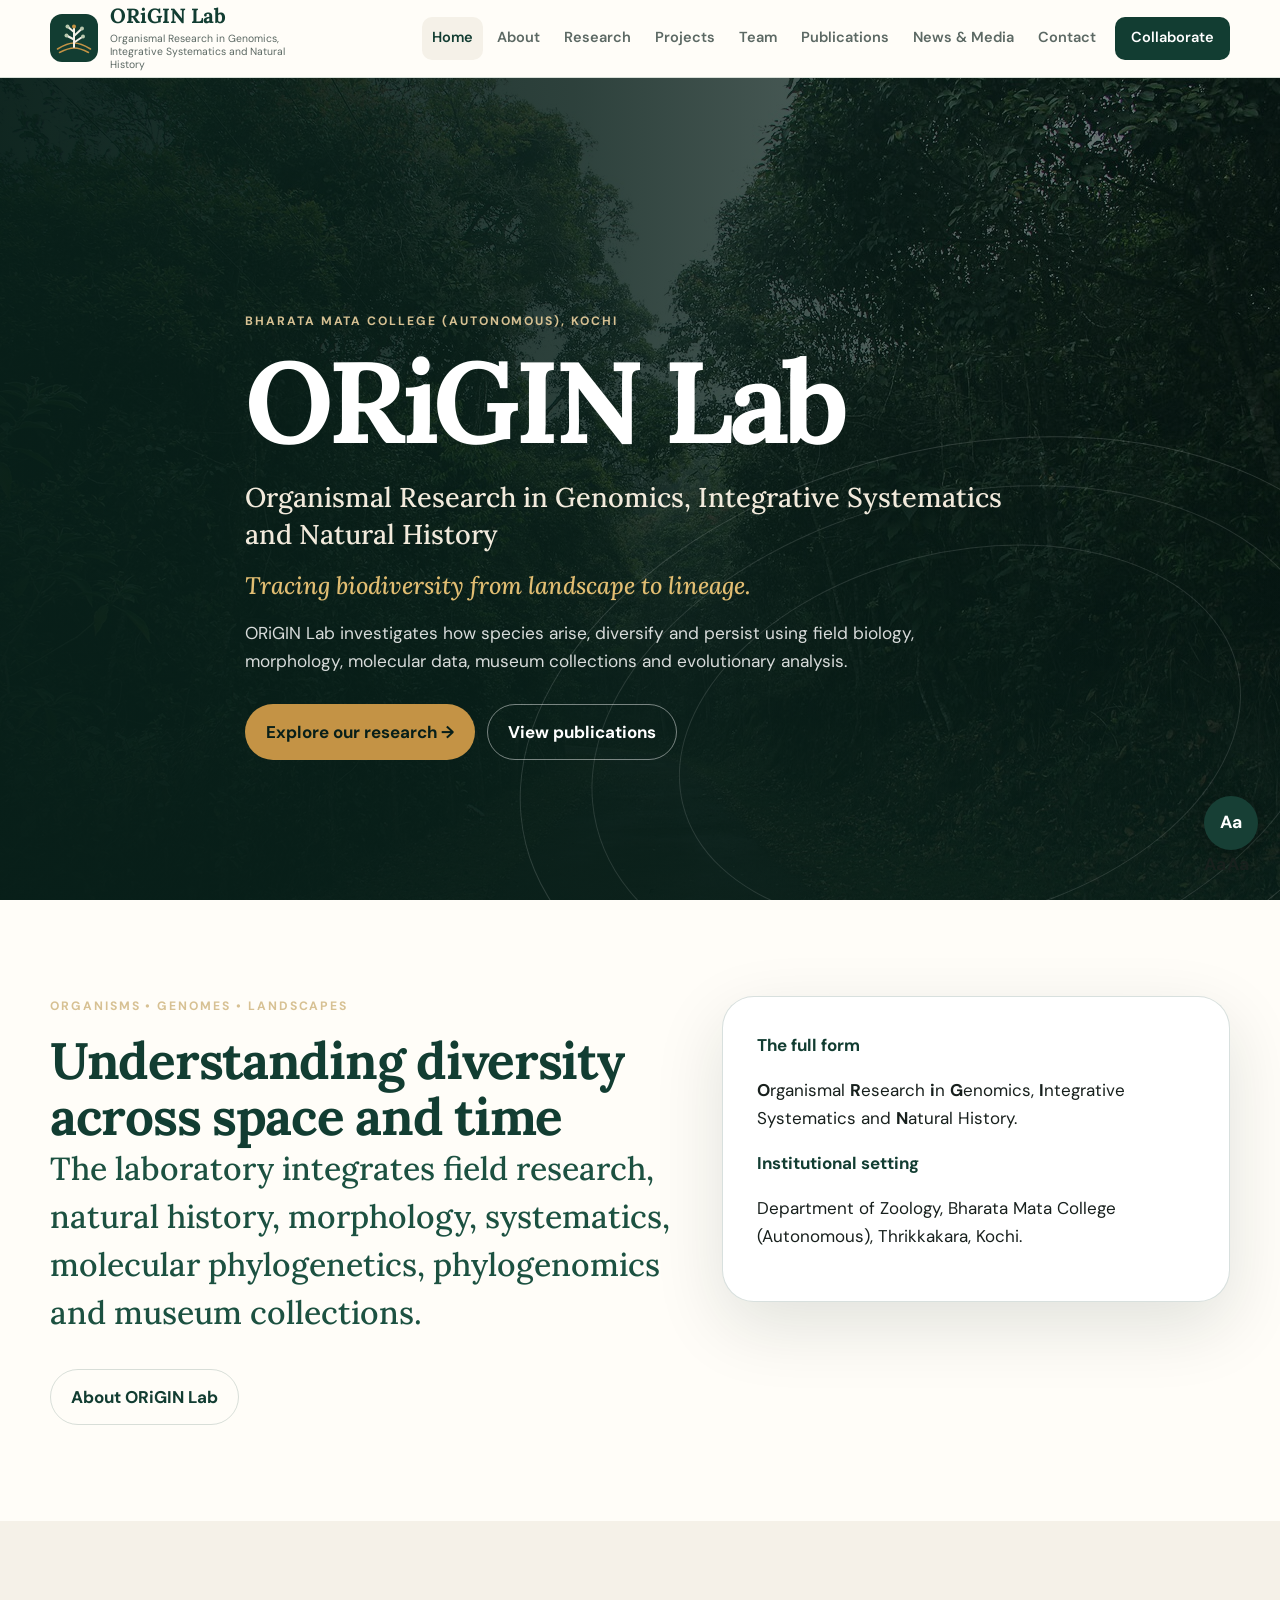
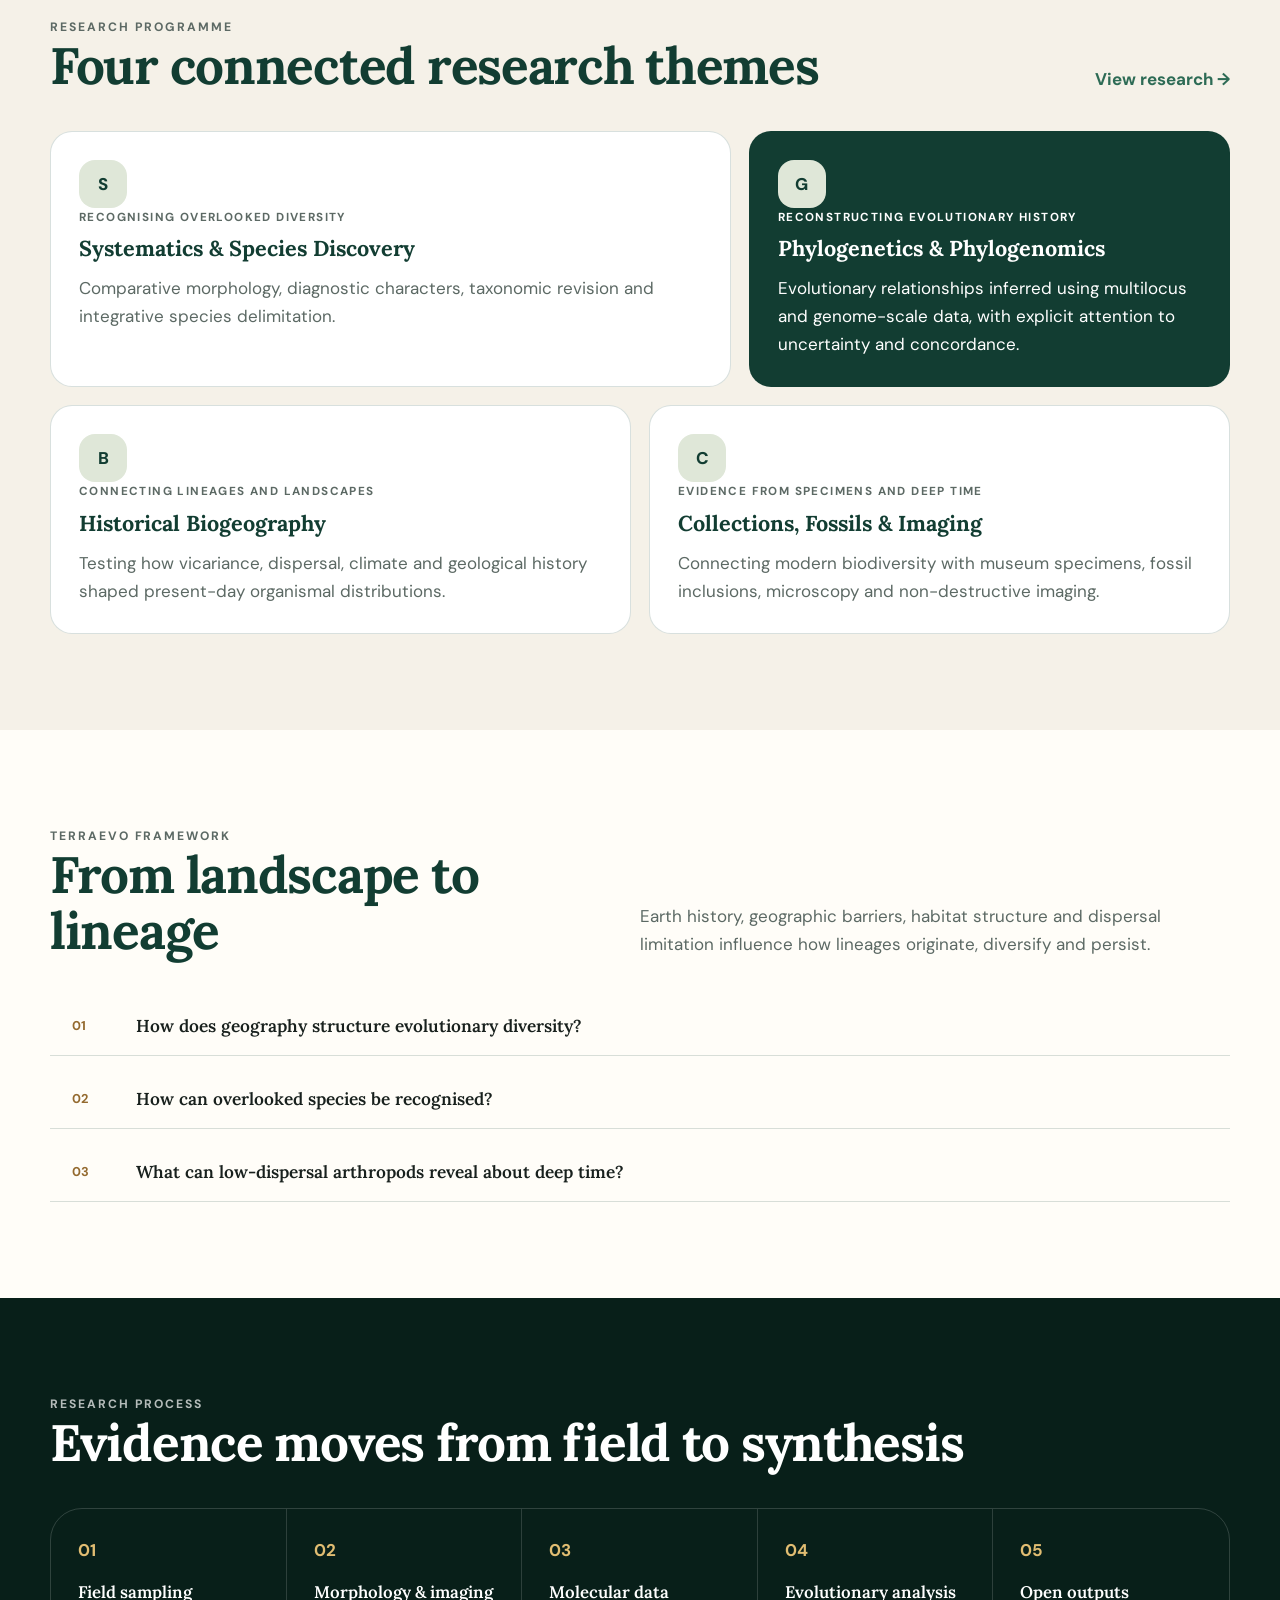
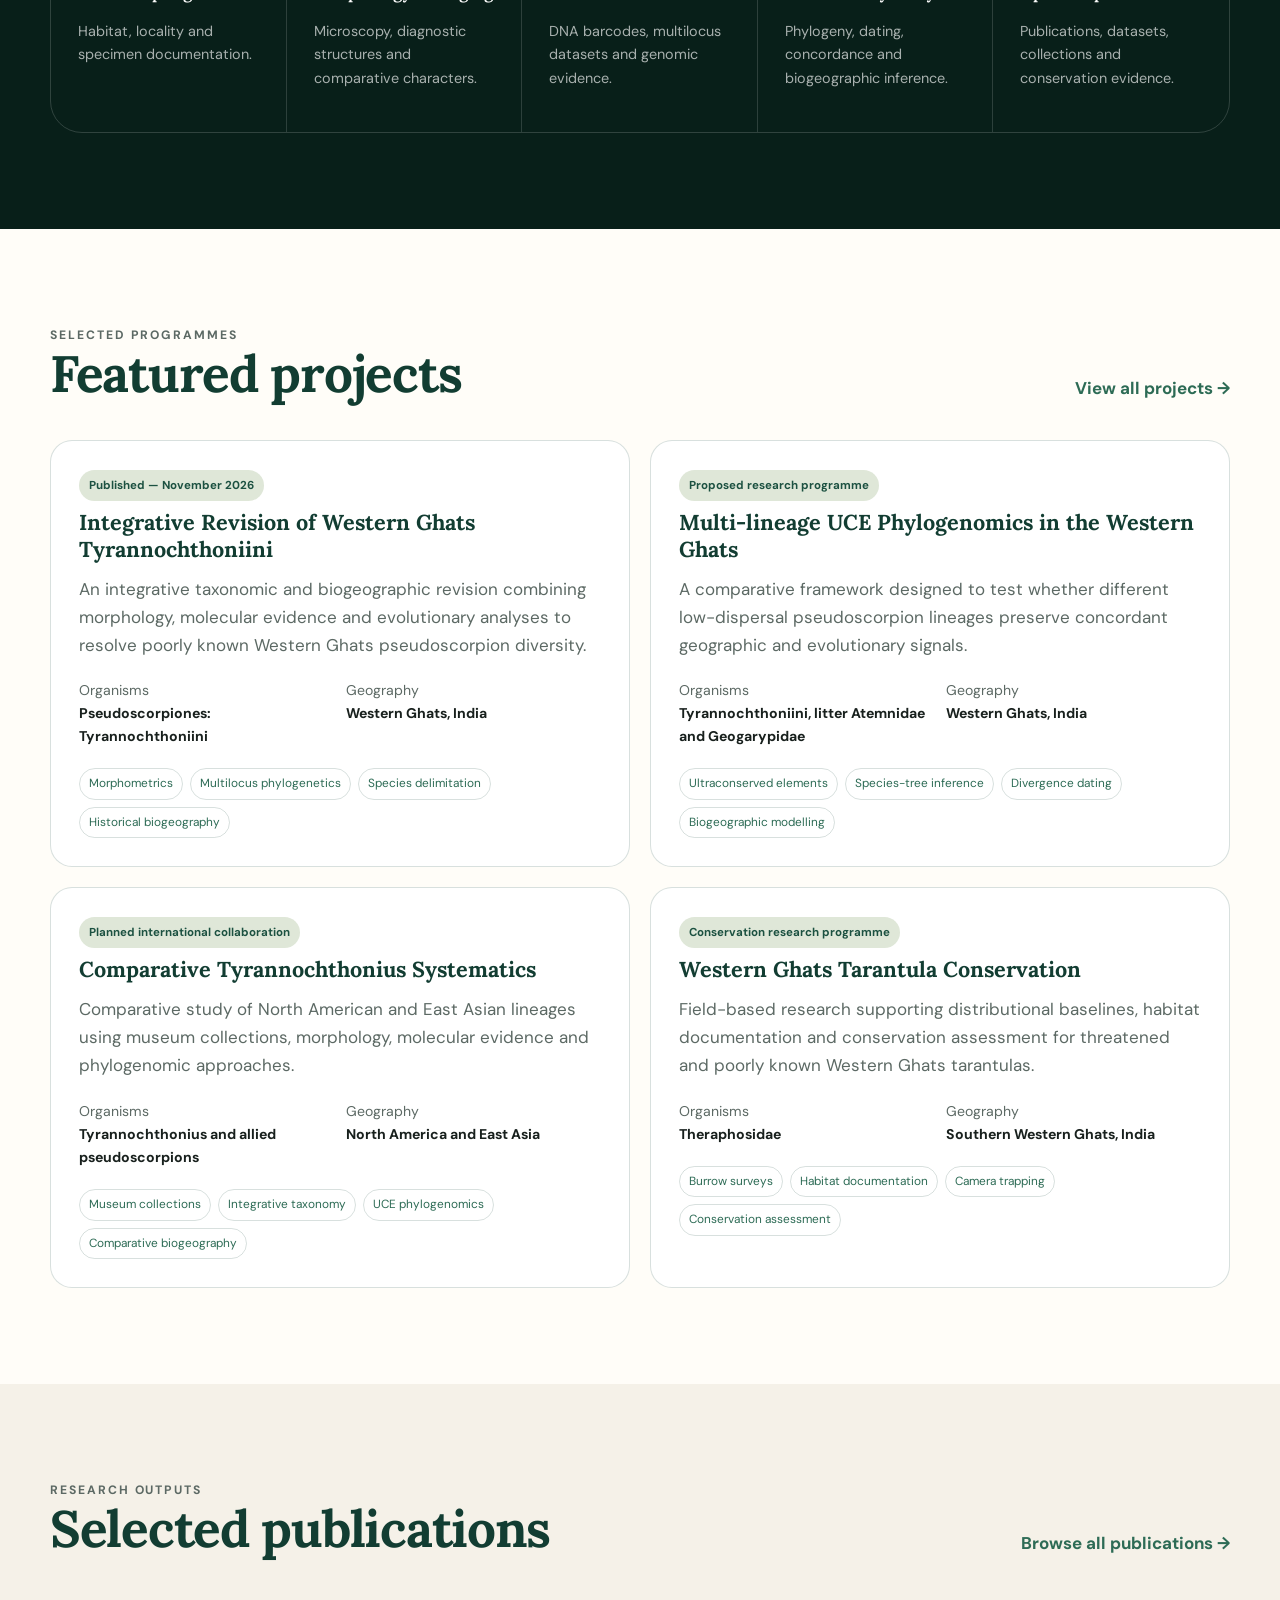
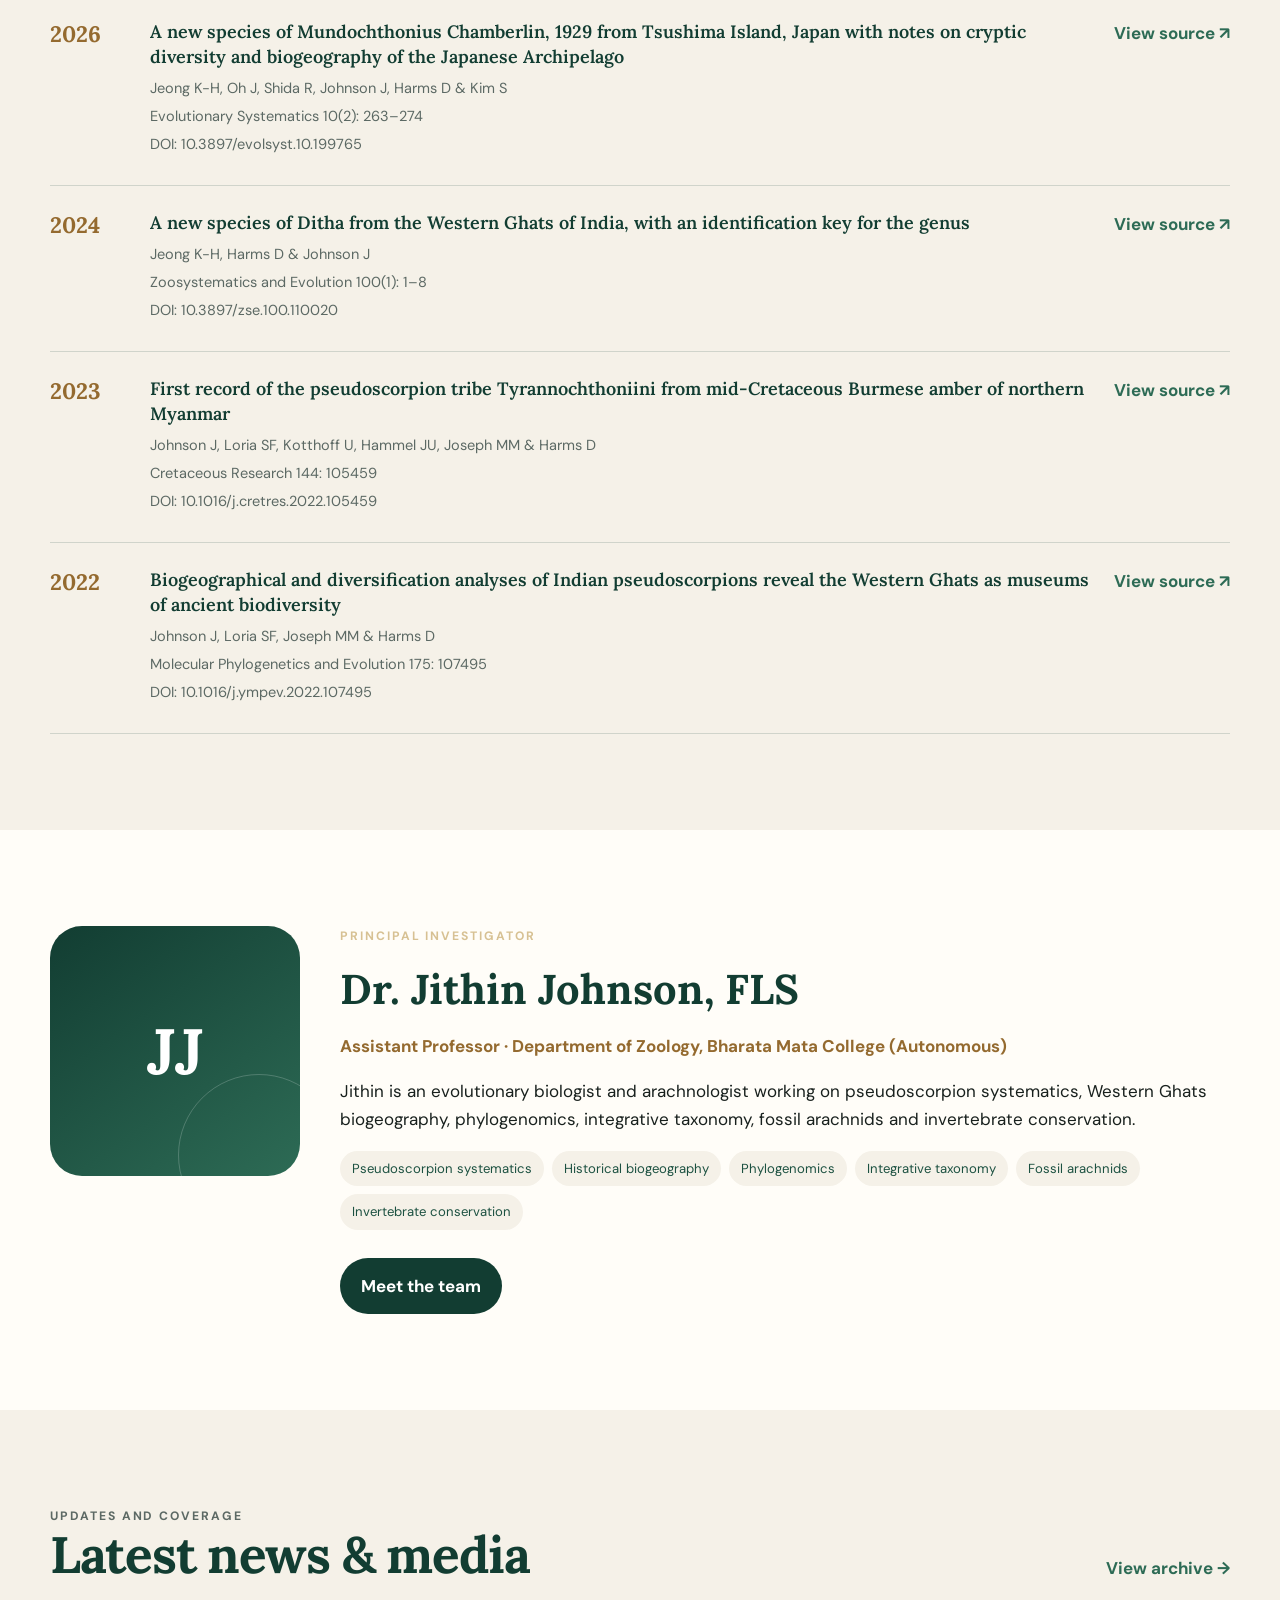
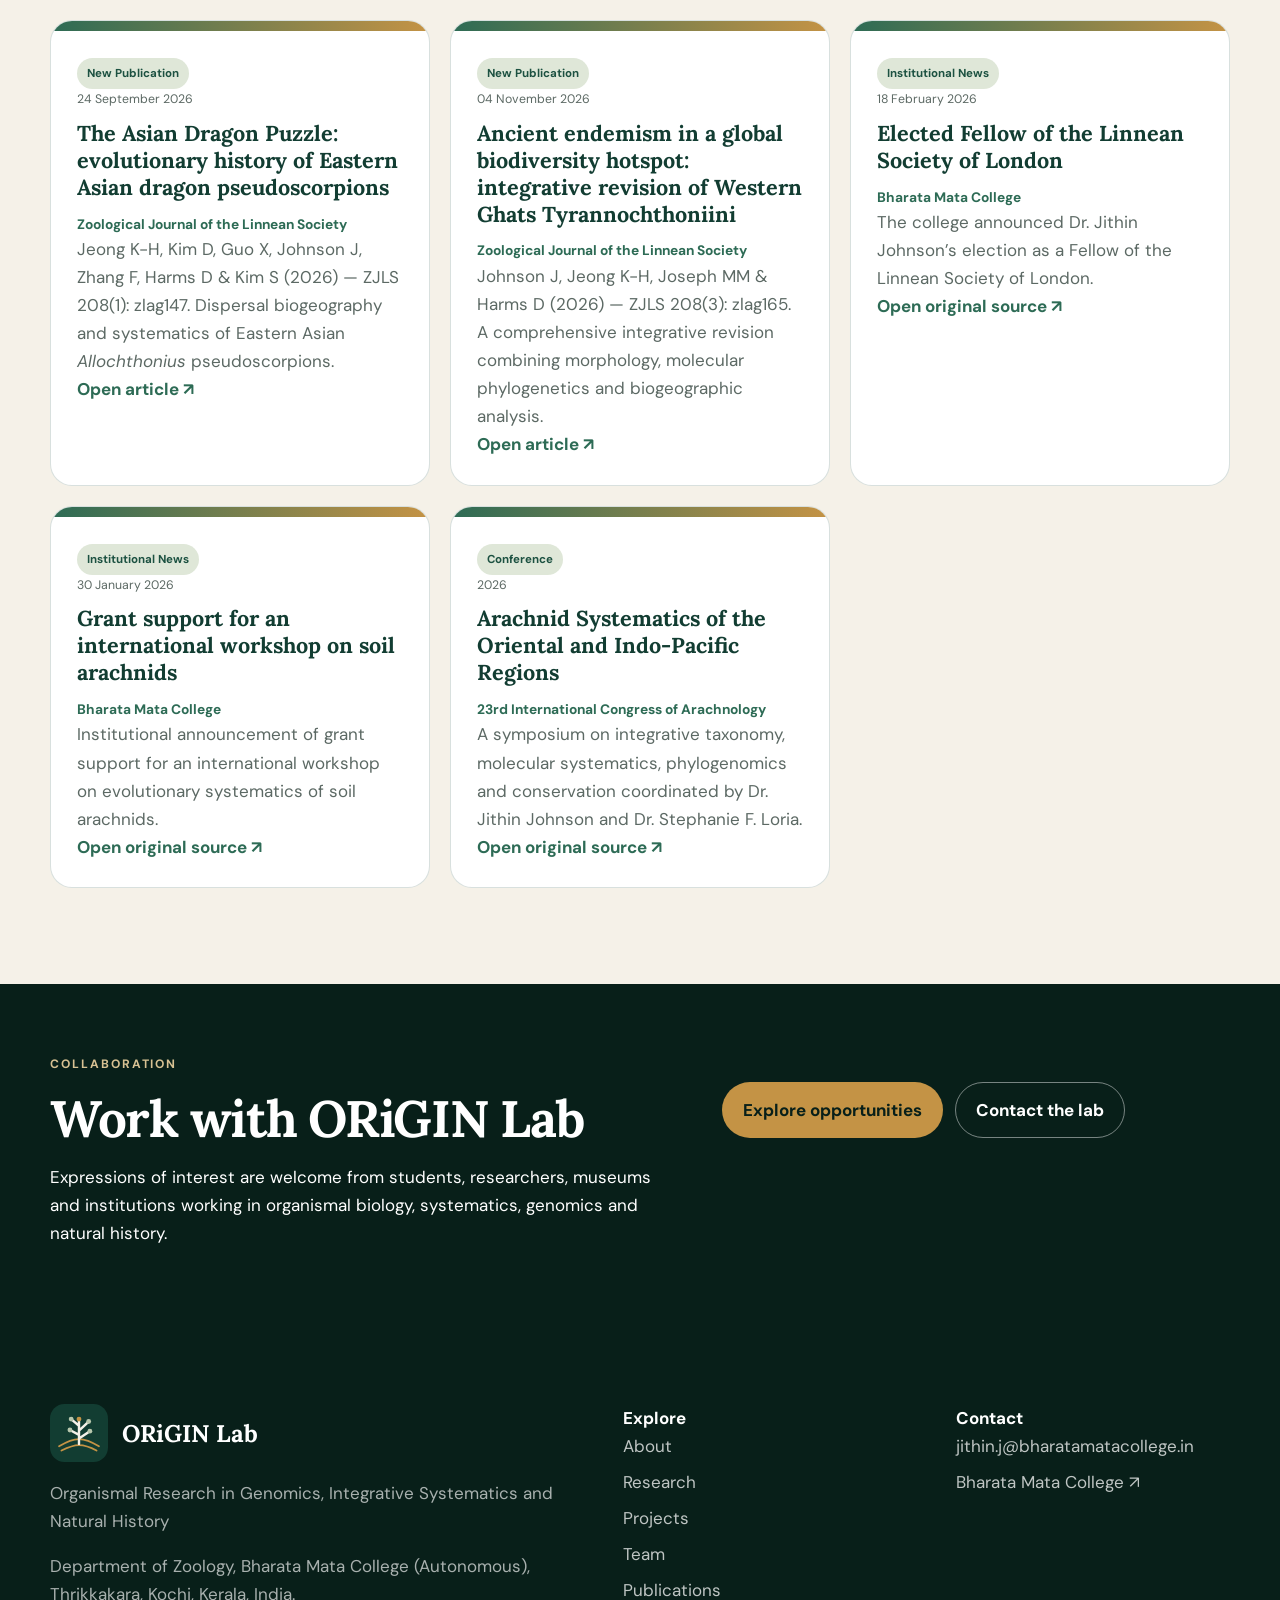
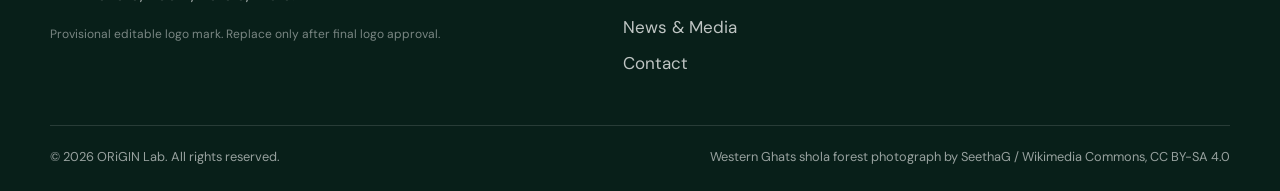
==== commit 8229da5b: "Add Asian Dragon Puzzle paper (ZJLS 2026) — publication file, homepage and news-media cards - New co" ====
--- a/index.html
+++ b/index.html
@@ -11,7 +11,7 @@
 <section class="section"><div class="container"><div class="section-head"><div><p class="eyebrow">Selected programmes</p><h2>Featured projects</h2></div><a class="text-link" href="projects/index.html">View all projects →</a></div><div class="grid grid-2"><article class="card reveal" data-filter-target="projects" data-category="Systematics"><span class="status">Published — November 2026</span><h3>Integrative Revision of Western Ghats Tyrannochthoniini</h3><p>An integrative taxonomic and biogeographic revision combining morphology, molecular evidence and evolutionary analyses to resolve poorly known Western Ghats pseudoscorpion diversity.</p><div class="project-meta"><div><span>Organisms</span><strong>Pseudoscorpiones: Tyrannochthoniini</strong></div><div><span>Geography</span><strong>Western Ghats, India</strong></div></div><div class="tags"><span class="tag">Morphometrics</span><span class="tag">Multilocus phylogenetics</span><span class="tag">Species delimitation</span><span class="tag">Historical biogeography</span></div></article><article class="card reveal" data-filter-target="projects" data-category="Genomics"><span class="status">Proposed research programme</span><h3>Multi-lineage UCE Phylogenomics in the Western Ghats</h3><p>A comparative framework designed to test whether different low-dispersal pseudoscorpion lineages preserve concordant geographic and evolutionary signals.</p><div class="project-meta"><div><span>Organisms</span><strong>Tyrannochthoniini, litter Atemnidae and Geogarypidae</strong></div><div><span>Geography</span><strong>Western Ghats, India</strong></div></div><div class="tags"><span class="tag">Ultraconserved elements</span><span class="tag">Species-tree inference</span><span class="tag">Divergence dating</span><span class="tag">Biogeographic modelling</span></div></article><article class="card reveal" data-filter-target="projects" data-category="Biogeography"><span class="status">Planned international collaboration</span><h3>Comparative Tyrannochthonius Systematics</h3><p>Comparative study of North American and East Asian lineages using museum collections, morphology, molecular evidence and phylogenomic approaches.</p><div class="project-meta"><div><span>Organisms</span><strong>Tyrannochthonius and allied pseudoscorpions</strong></div><div><span>Geography</span><strong>North America and East Asia</strong></div></div><div class="tags"><span class="tag">Museum collections</span><span class="tag">Integrative taxonomy</span><span class="tag">UCE phylogenomics</span><span class="tag">Comparative biogeography</span></div></article><article class="card reveal" data-filter-target="projects" data-category="Conservation"><span class="status">Conservation research programme</span><h3>Western Ghats Tarantula Conservation</h3><p>Field-based research supporting distributional baselines, habitat documentation and conservation assessment for threatened and poorly known Western Ghats tarantulas.</p><div class="project-meta"><div><span>Organisms</span><strong>Theraphosidae</strong></div><div><span>Geography</span><strong>Southern Western Ghats, India</strong></div></div><div class="tags"><span class="tag">Burrow surveys</span><span class="tag">Habitat documentation</span><span class="tag">Camera trapping</span><span class="tag">Conservation assessment</span></div></article></div></div></section>
 <section class="section cream"><div class="container"><div class="section-head"><div><p class="eyebrow">Research outputs</p><h2>Selected publications</h2></div><a class="text-link" href="publications/index.html">Browse all publications →</a></div><article class="publication reveal" data-filter-target="publications" data-category="Systematics"><div class="pub-year">2026</div><div><h3>A new species of Mundochthonius Chamberlin, 1929 from Tsushima Island, Japan with notes on cryptic diversity and biogeography of the Japanese Archipelago</h3><p>Jeong K-H, Oh J, Shida R, Johnson J, Harms D &amp; Kim S</p><p>Evolutionary Systematics 10(2): 263–274</p><p>DOI: 10.3897/evolsyst.10.199765</p></div><a class="external" href="https://doi.org/10.3897/evolsyst.10.199765" target="_blank" rel="noopener noreferrer">View source ↗</a></article><article class="publication reveal" data-filter-target="publications" data-category="Systematics"><div class="pub-year">2024</div><div><h3>A new species of Ditha from the Western Ghats of India, with an identification key for the genus</h3><p>Jeong K-H, Harms D &amp; Johnson J</p><p>Zoosystematics and Evolution 100(1): 1–8</p><p>DOI: 10.3897/zse.100.110020</p></div><a class="external" href="https://doi.org/10.3897/zse.100.110020" target="_blank" rel="noopener noreferrer">View source ↗</a></article><article class="publication reveal" data-filter-target="publications" data-category="Fossils"><div class="pub-year">2023</div><div><h3>First record of the pseudoscorpion tribe Tyrannochthoniini from mid-Cretaceous Burmese amber of northern Myanmar</h3><p>Johnson J, Loria SF, Kotthoff U, Hammel JU, Joseph MM &amp; Harms D</p><p>Cretaceous Research 144: 105459</p><p>DOI: 10.1016/j.cretres.2022.105459</p></div><a class="external" href="https://doi.org/10.1016/j.cretres.2022.105459" target="_blank" rel="noopener noreferrer">View source ↗</a></article><article class="publication reveal" data-filter-target="publications" data-category="Biogeography"><div class="pub-year">2022</div><div><h3>Biogeographical and diversification analyses of Indian pseudoscorpions reveal the Western Ghats as museums of ancient biodiversity</h3><p>Johnson J, Loria SF, Joseph MM &amp; Harms D</p><p>Molecular Phylogenetics and Evolution 175: 107495</p><p>DOI: 10.1016/j.ympev.2022.107495</p></div><a class="external" href="https://doi.org/10.1016/j.ympev.2022.107495" target="_blank" rel="noopener noreferrer">View source ↗</a></article></div></section>
 <section class="section"><div class="container profile"><div class="profile-visual reveal"><span>JJ</span></div><div class="reveal"><p class="eyebrow">Principal investigator</p><h2>Dr. Jithin Johnson, FLS</h2><p class="role">Assistant Professor · Department of Zoology, Bharata Mata College (Autonomous)</p><p>Jithin is an evolutionary biologist and arachnologist working on pseudoscorpion systematics, Western Ghats biogeography, phylogenomics, integrative taxonomy, fossil arachnids and invertebrate conservation.</p><ul class="pill-list"><li>Pseudoscorpion systematics</li><li>Historical biogeography</li><li>Phylogenomics</li><li>Integrative taxonomy</li><li>Fossil arachnids</li><li>Invertebrate conservation</li></ul><div class="actions"><a class="button dark" href="team/index.html">Meet the team</a></div></div></div></section>
-<section class="section cream"><div class="container"><div class="section-head"><div><p class="eyebrow">Updates and coverage</p><h2>Latest news & media</h2></div><a class="text-link" href="news-media/index.html">View archive →</a></div><div class="grid grid-3"><article class="card news-card reveal" data-filter-target="news" data-category="New Publication"><div class="news-band"></div><div class="news-card-body"><span class="status">New Publication</span><p class="news-date">04 November 2026</p><h3>Ancient endemism in a global biodiversity hotspot: integrative revision of Western Ghats Tyrannochthoniini</h3><p class="publisher">Zoological Journal of the Linnean Society</p><p>Johnson J, Jeong K-H, Joseph MM &amp; Harms D (2026) — ZJLS 208(3): zlag165. A comprehensive integrative revision combining morphology, molecular phylogenetics and biogeographic analysis.</p><p><a class="text-link" href="https://doi.org/10.1093/zoolinnean/zlag165" target="_blank" rel="noopener noreferrer">Open article ↗</a></p></div></article><article class="card news-card reveal" data-filter-target="news" data-category="Institutional News"><div class="news-band"></div><div class="news-card-body"><span class="status">Institutional News</span><p class="news-date">18 February 2026</p><h3>Elected Fellow of the Linnean Society of London</h3><p class="publisher">Bharata Mata College</p><p>The college announced Dr. Jithin Johnson’s election as a Fellow of the Linnean Society of London.</p><p><a class="text-link" href="https://www.bharatamatacollege.in/our-happenings-detail/we-are-immensely-proud-to-announce-that-dr-jithin-johnson-assistant-professor-in-the-department-of-zoology-at-bharata-mata-college-has-been-elected-as-a-fellow-of-the-linnean-society-fls-of-london" target="_blank" rel="noopener noreferrer">Open original source ↗</a></p></div></article><article class="card news-card reveal" data-filter-target="news" data-category="Institutional News"><div class="news-band"></div><div class="news-card-body"><span class="status">Institutional News</span><p class="news-date">30 January 2026</p><h3>Grant support for an international workshop on soil arachnids</h3><p class="publisher">Bharata Mata College</p><p>Institutional announcement of grant support for an international workshop on evolutionary systematics of soil arachnids.</p><p><a class="text-link" href="https://www.bharatamatacollege.in/our-happenings-detail/congratulations-dr-jithin-johnson-for-winning-a-grant-of-2000-us-dollars" target="_blank" rel="noopener noreferrer">Open original source ↗</a></p></div></article><article class="card news-card reveal" data-filter-target="news" data-category="Conference"><div class="news-band"></div><div class="news-card-body"><span class="status">Conference</span><p class="news-date">2026</p><h3>Arachnid Systematics of the Oriental and Indo-Pacific Regions</h3><p class="publisher">23rd International Congress of Arachnology</p><p>A symposium on integrative taxonomy, molecular systematics, phylogenomics and conservation coordinated by Dr. Jithin Johnson and Dr. Stephanie F. Loria.</p><p><a class="text-link" href="https://www.ica2026.in/symposia.asp" target="_blank" rel="noopener noreferrer">Open original source ↗</a></p></div></article></div></div></section>
+<section class="section cream"><div class="container"><div class="section-head"><div><p class="eyebrow">Updates and coverage</p><h2>Latest news & media</h2></div><a class="text-link" href="news-media/index.html">View archive →</a></div><div class="grid grid-3"><article class="card news-card reveal" data-filter-target="news" data-category="New Publication"><div class="news-band"></div><div class="news-card-body"><span class="status">New Publication</span><p class="news-date">24 September 2026</p><h3>The Asian Dragon Puzzle: evolutionary history of Eastern Asian dragon pseudoscorpions</h3><p class="publisher">Zoological Journal of the Linnean Society</p><p>Jeong K-H, Kim D, Guo X, Johnson J, Zhang F, Harms D &amp; Kim S (2026) — ZJLS 208(1): zlag147. Dispersal biogeography and systematics of Eastern Asian <em>Allochthonius</em> pseudoscorpions.</p><p><a class="text-link" href="https://doi.org/10.1093/zoolinnean/zlag147" target="_blank" rel="noopener noreferrer">Open article ↗</a></p></div></article><article class="card news-card reveal" data-filter-target="news" data-category="New Publication"><div class="news-band"></div><div class="news-card-body"><span class="status">New Publication</span><p class="news-date">04 November 2026</p><h3>Ancient endemism in a global biodiversity hotspot: integrative revision of Western Ghats Tyrannochthoniini</h3><p class="publisher">Zoological Journal of the Linnean Society</p><p>Johnson J, Jeong K-H, Joseph MM &amp; Harms D (2026) — ZJLS 208(3): zlag165. A comprehensive integrative revision combining morphology, molecular phylogenetics and biogeographic analysis.</p><p><a class="text-link" href="https://doi.org/10.1093/zoolinnean/zlag165" target="_blank" rel="noopener noreferrer">Open article ↗</a></p></div></article><article class="card news-card reveal" data-filter-target="news" data-category="Institutional News"><div class="news-band"></div><div class="news-card-body"><span class="status">Institutional News</span><p class="news-date">18 February 2026</p><h3>Elected Fellow of the Linnean Society of London</h3><p class="publisher">Bharata Mata College</p><p>The college announced Dr. Jithin Johnson’s election as a Fellow of the Linnean Society of London.</p><p><a class="text-link" href="https://www.bharatamatacollege.in/our-happenings-detail/we-are-immensely-proud-to-announce-that-dr-jithin-johnson-assistant-professor-in-the-department-of-zoology-at-bharata-mata-college-has-been-elected-as-a-fellow-of-the-linnean-society-fls-of-london" target="_blank" rel="noopener noreferrer">Open original source ↗</a></p></div></article><article class="card news-card reveal" data-filter-target="news" data-category="Institutional News"><div class="news-band"></div><div class="news-card-body"><span class="status">Institutional News</span><p class="news-date">30 January 2026</p><h3>Grant support for an international workshop on soil arachnids</h3><p class="publisher">Bharata Mata College</p><p>Institutional announcement of grant support for an international workshop on evolutionary systematics of soil arachnids.</p><p><a class="text-link" href="https://www.bharatamatacollege.in/our-happenings-detail/congratulations-dr-jithin-johnson-for-winning-a-grant-of-2000-us-dollars" target="_blank" rel="noopener noreferrer">Open original source ↗</a></p></div></article><article class="card news-card reveal" data-filter-target="news" data-category="Conference"><div class="news-band"></div><div class="news-card-body"><span class="status">Conference</span><p class="news-date">2026</p><h3>Arachnid Systematics of the Oriental and Indo-Pacific Regions</h3><p class="publisher">23rd International Congress of Arachnology</p><p>A symposium on integrative taxonomy, molecular systematics, phylogenomics and conservation coordinated by Dr. Jithin Johnson and Dr. Stephanie F. Loria.</p><p><a class="text-link" href="https://www.ica2026.in/symposia.asp" target="_blank" rel="noopener noreferrer">Open original source ↗</a></p></div></article></div></div></section>
 <section class="section dark compact"><div class="container intro-grid"><div><p class="eyebrow">Collaboration</p><h2 class="content-title">Work with ORiGIN Lab</h2><p>Expressions of interest are welcome from students, researchers, museums and institutions working in organismal biology, systematics, genomics and natural history.</p></div><div class="actions"><a class="button" href="opportunities/index.html">Explore opportunities</a><a class="button secondary" href="contact/index.html">Contact the lab</a></div></div></section></main><footer class="site-footer"><div class="container"><div class="footer-grid">
 <div><div class="footer-brand"><img src="assets/images/logo-provisional.svg" alt=""><strong>ORiGIN Lab</strong></div><p class="footer-full">Organismal Research in Genomics, Integrative Systematics and Natural History</p><p class="footer-full">Department of Zoology, Bharata Mata College (Autonomous), Thrikkakara, Kochi, Kerala, India.</p><p class="provisional-note">Provisional editable logo mark. Replace only after final logo approval.</p></div>
 <div><strong>Explore</strong><div class="footer-links"><a href="about/index.html">About</a><a href="research/index.html">Research</a><a href="projects/index.html">Projects</a><a href="team/index.html">Team</a><a href="publications/index.html">Publications</a><a href="news-media/index.html">News &amp; Media</a><a href="contact/index.html">Contact</a></div></div>
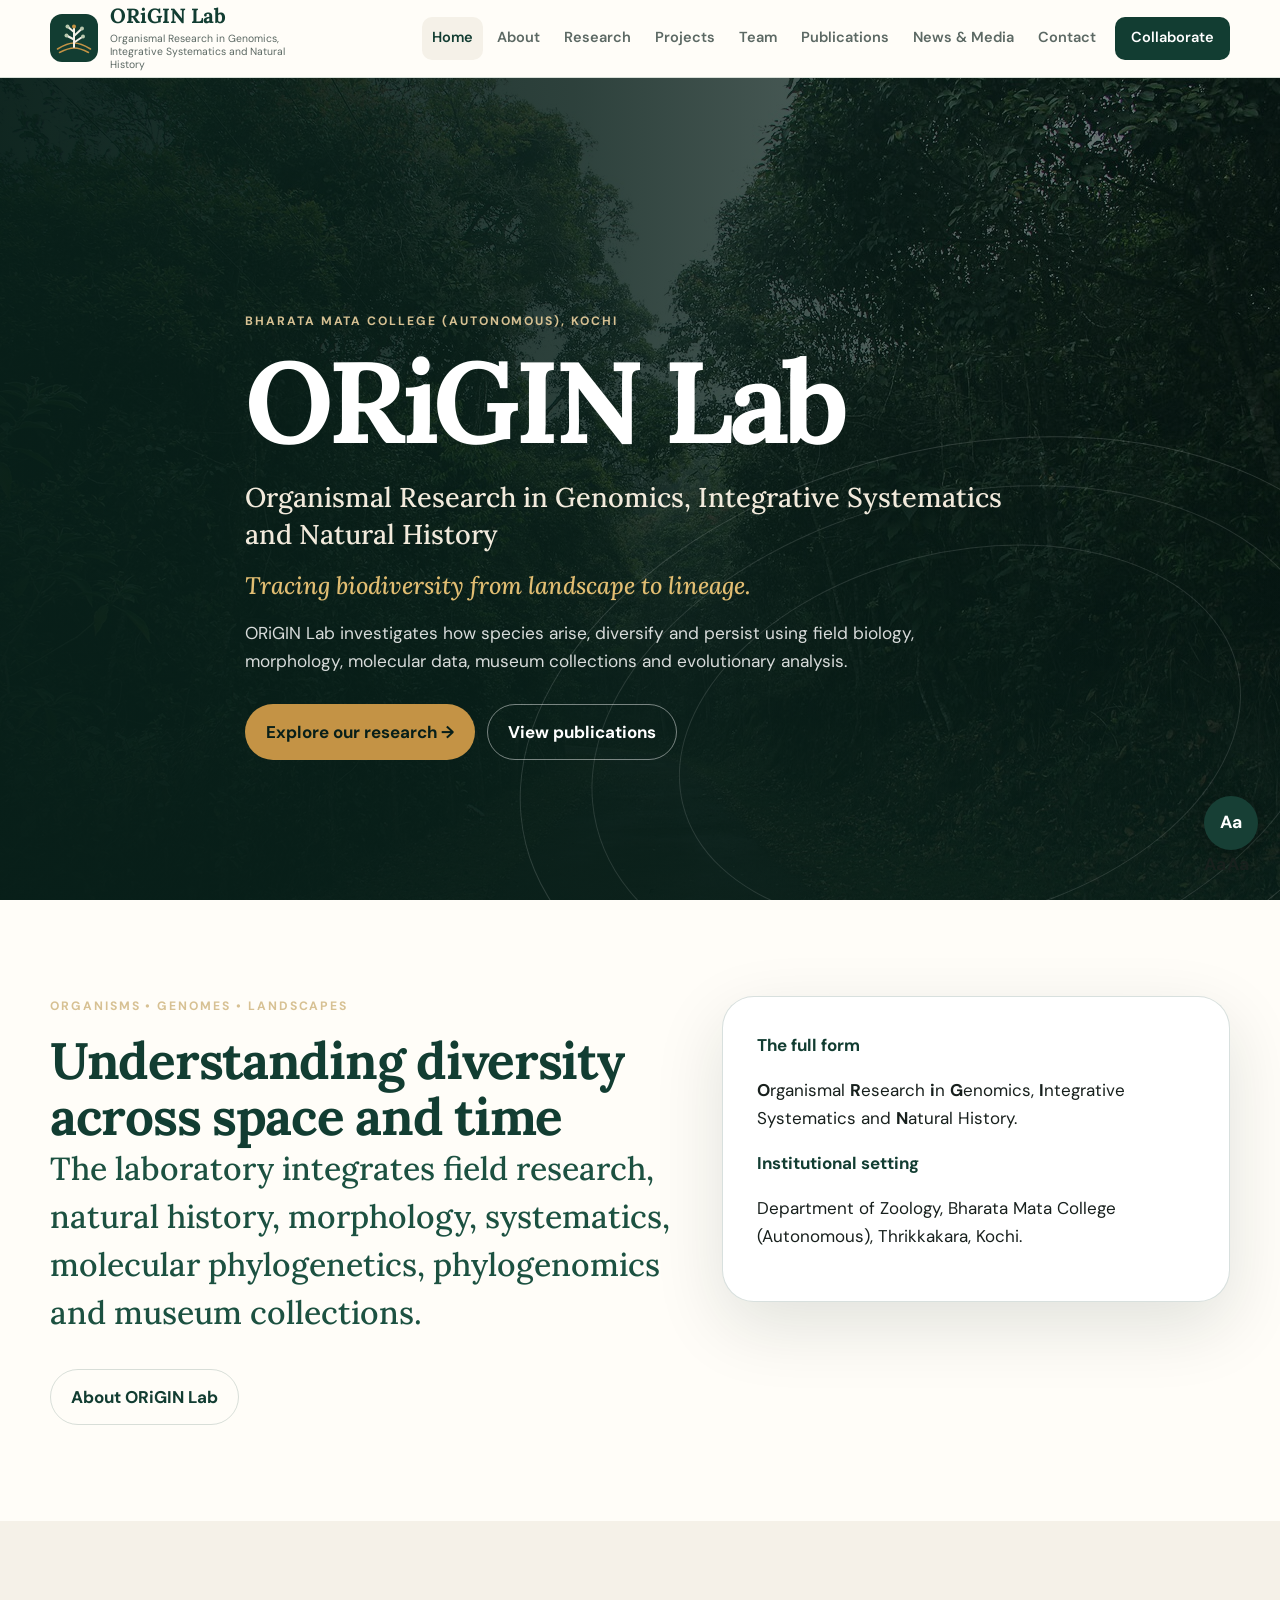
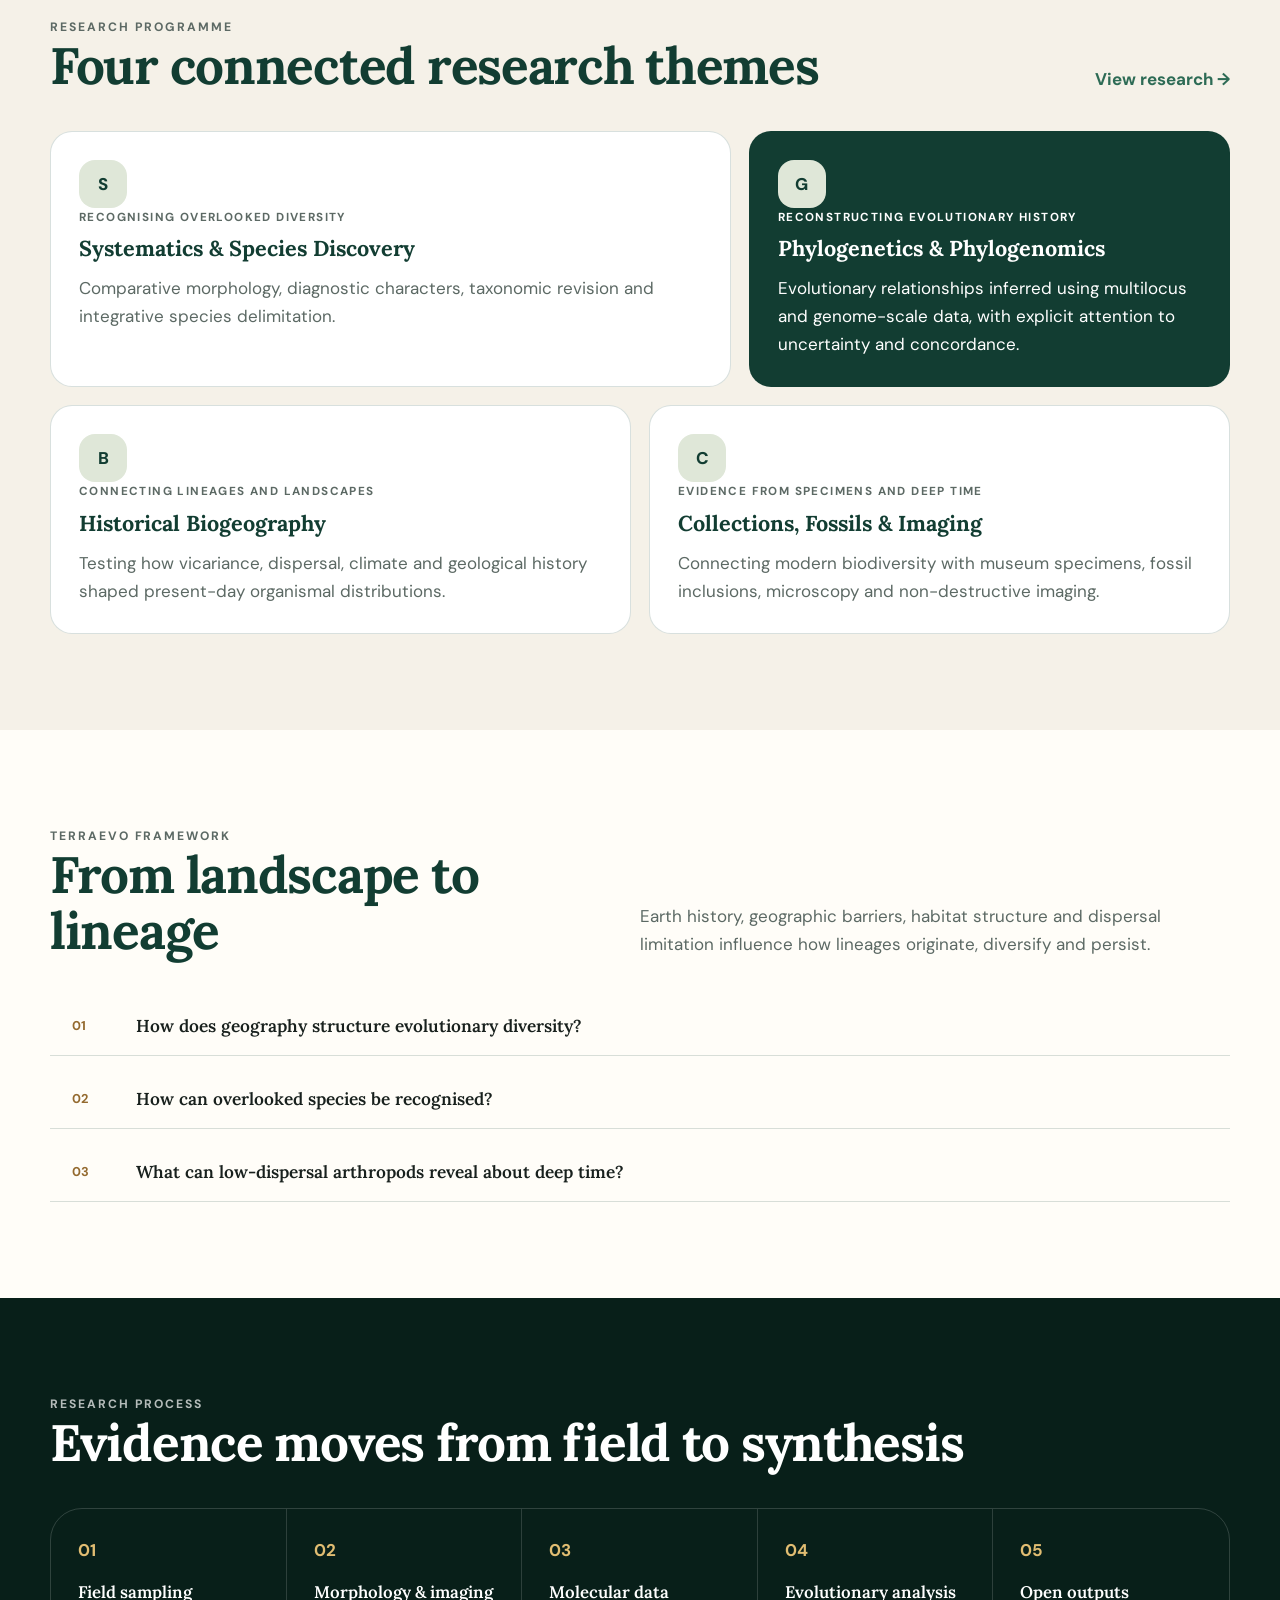
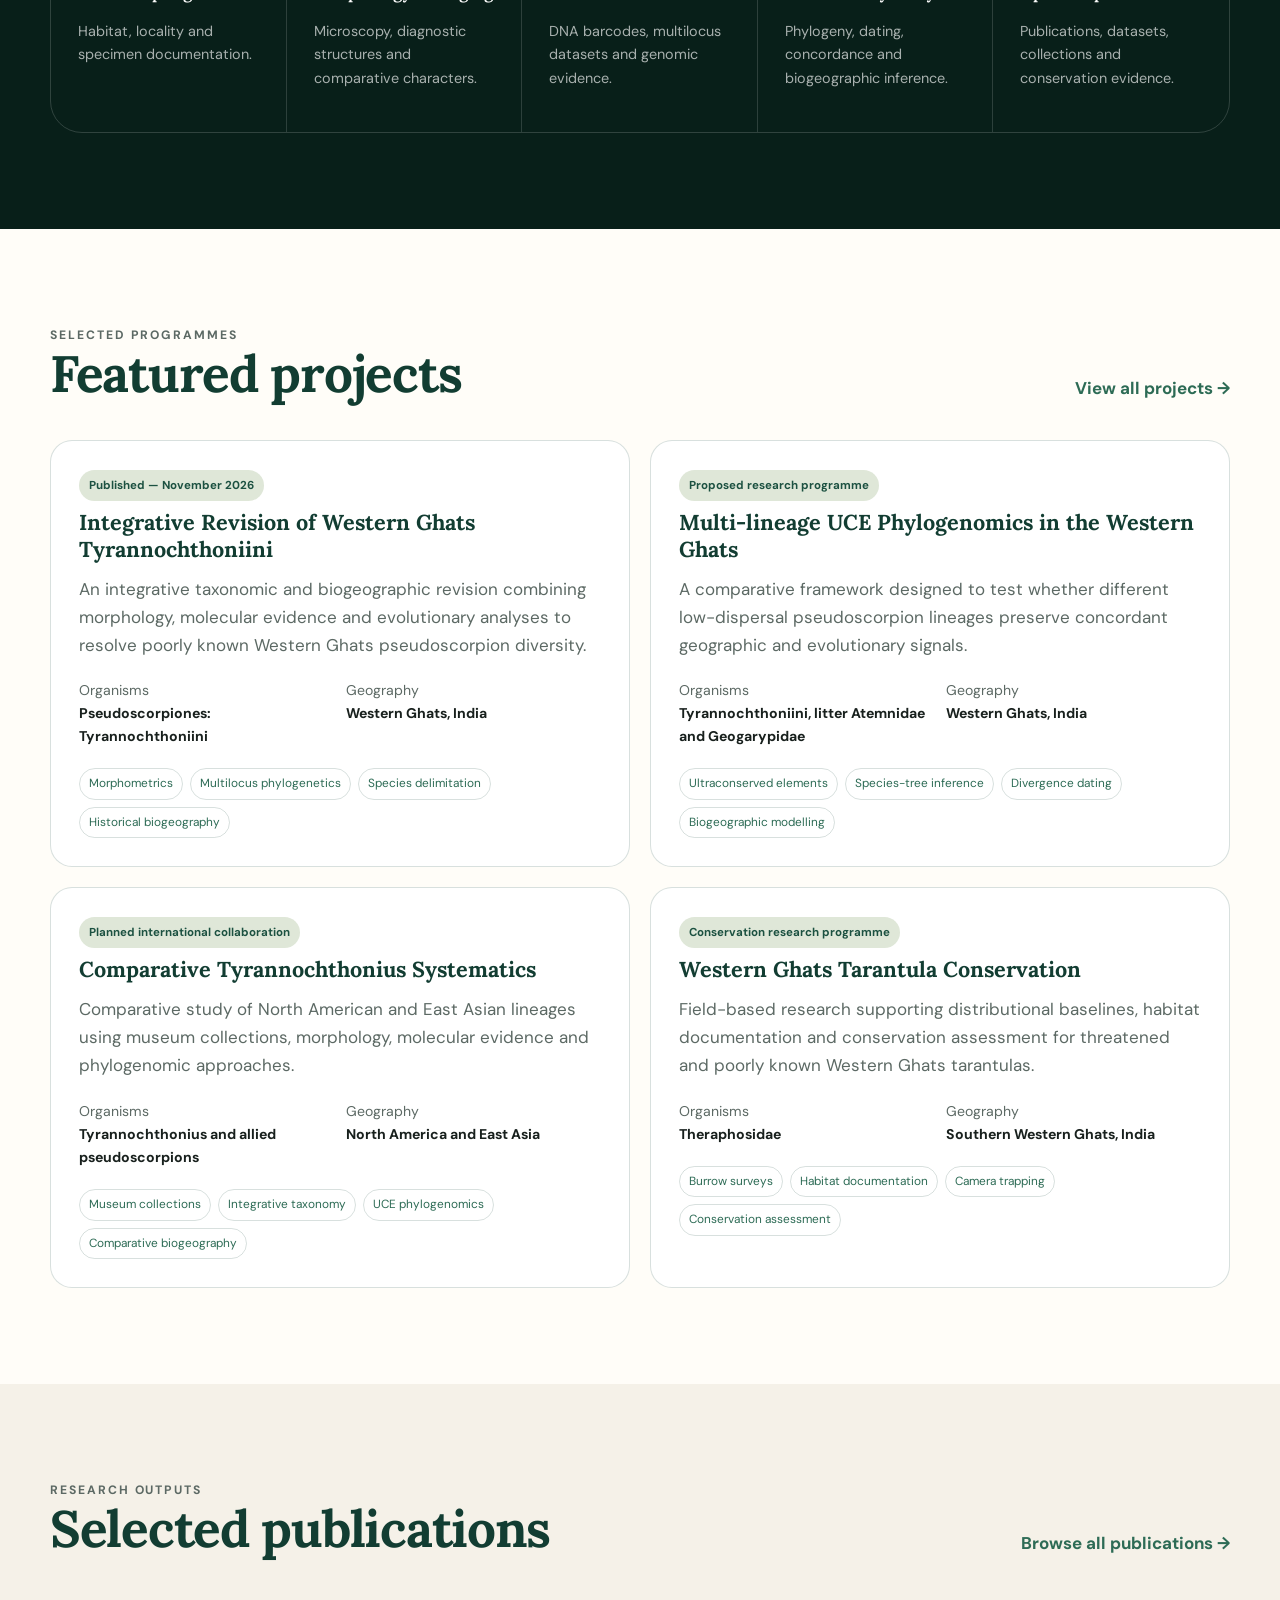
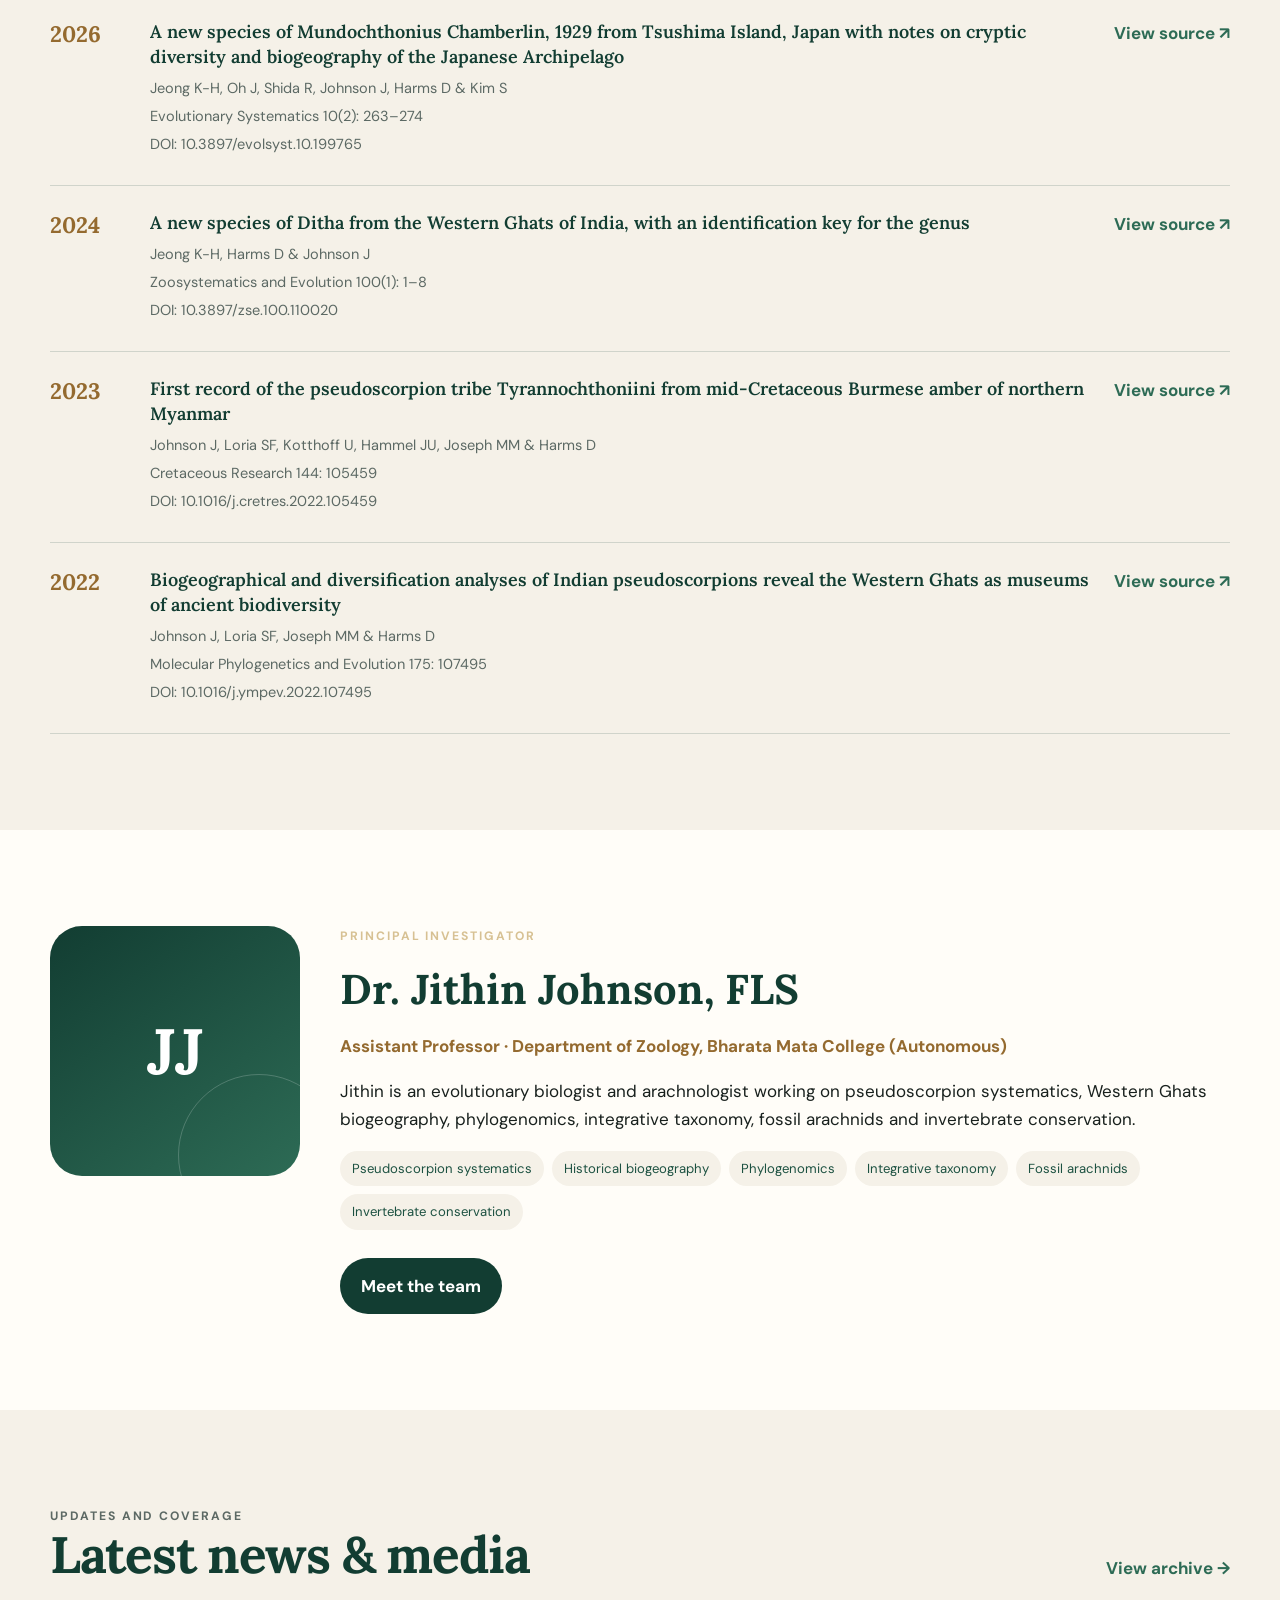
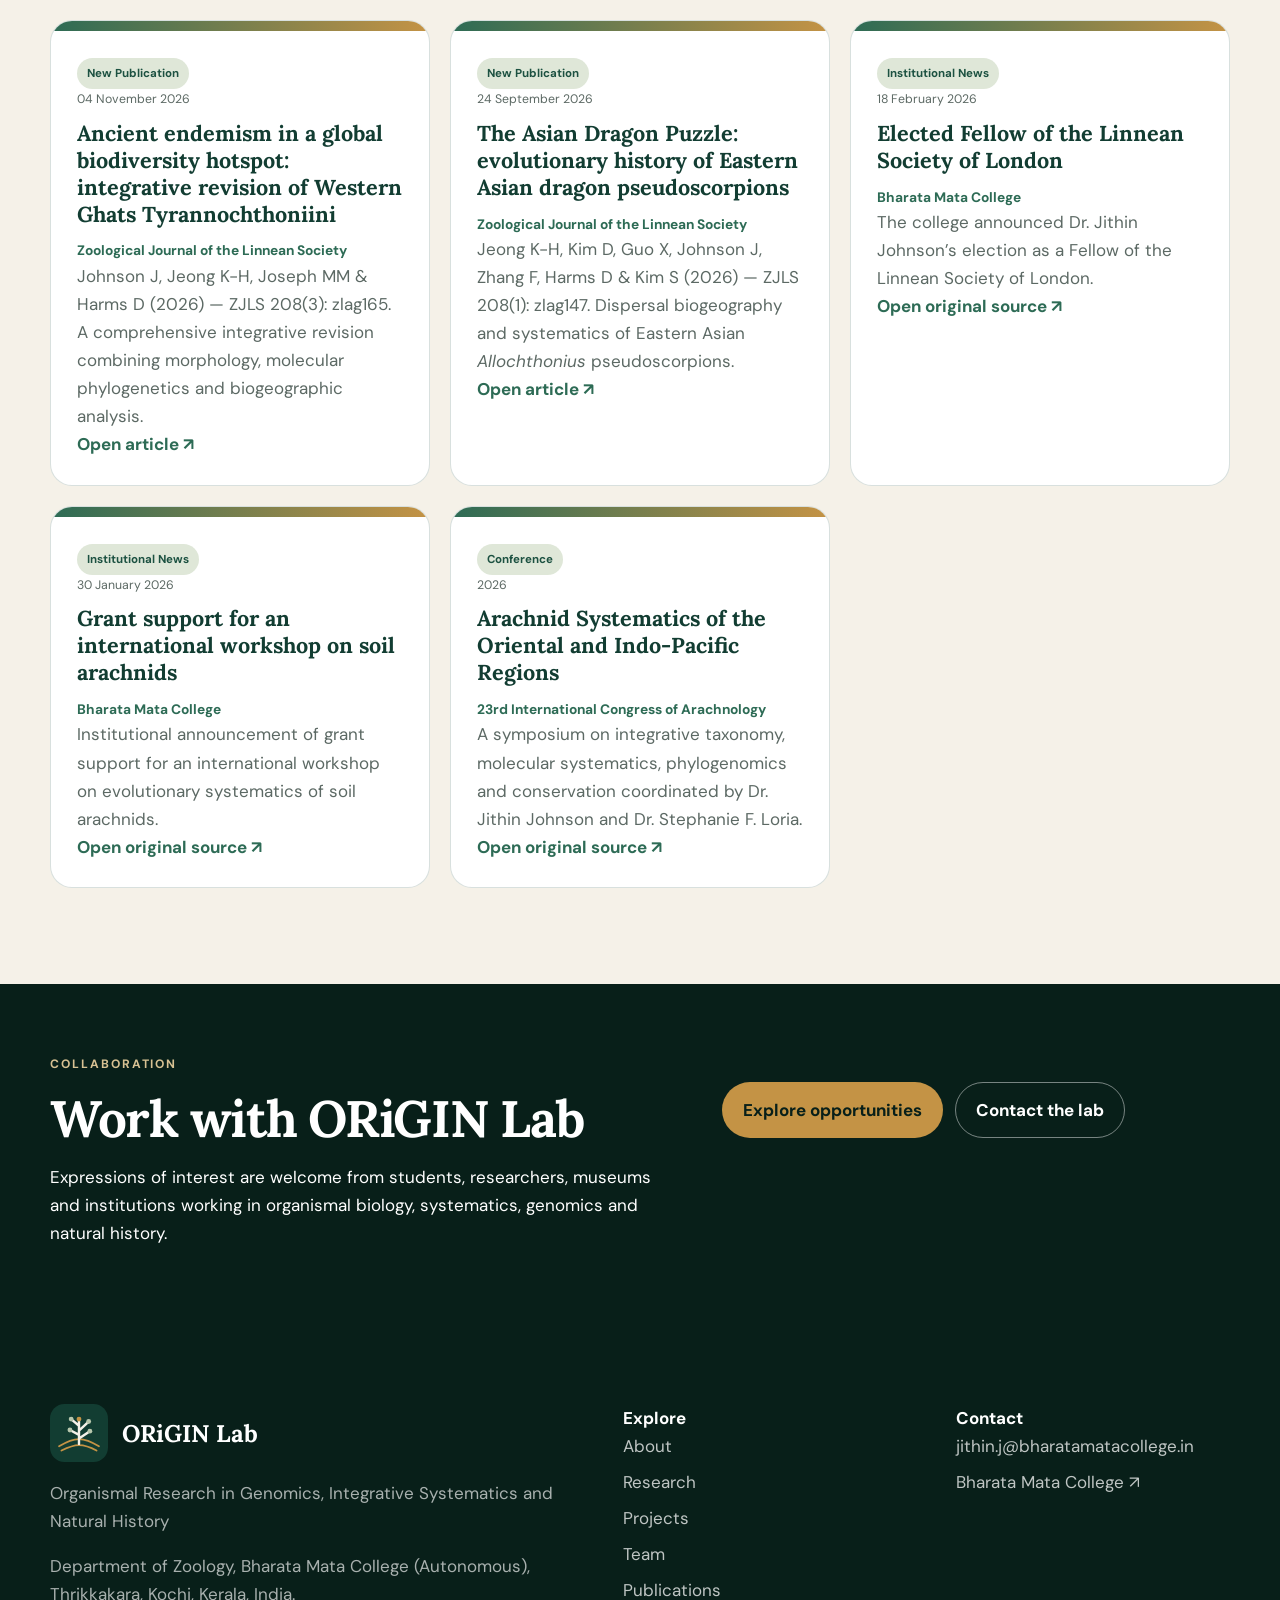
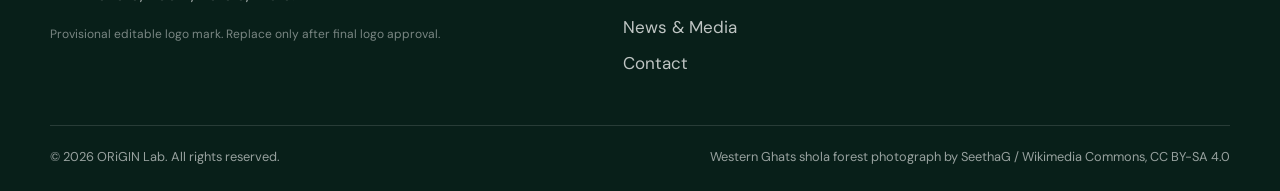
==== commit fb388a5c: "Fix publication card order to match CV sequence (Tyrannochthoniini revision first, then Asian Dragon" ====
--- a/index.html
+++ b/index.html
@@ -11,7 +11,7 @@
 <section class="section"><div class="container"><div class="section-head"><div><p class="eyebrow">Selected programmes</p><h2>Featured projects</h2></div><a class="text-link" href="projects/index.html">View all projects →</a></div><div class="grid grid-2"><article class="card reveal" data-filter-target="projects" data-category="Systematics"><span class="status">Published — November 2026</span><h3>Integrative Revision of Western Ghats Tyrannochthoniini</h3><p>An integrative taxonomic and biogeographic revision combining morphology, molecular evidence and evolutionary analyses to resolve poorly known Western Ghats pseudoscorpion diversity.</p><div class="project-meta"><div><span>Organisms</span><strong>Pseudoscorpiones: Tyrannochthoniini</strong></div><div><span>Geography</span><strong>Western Ghats, India</strong></div></div><div class="tags"><span class="tag">Morphometrics</span><span class="tag">Multilocus phylogenetics</span><span class="tag">Species delimitation</span><span class="tag">Historical biogeography</span></div></article><article class="card reveal" data-filter-target="projects" data-category="Genomics"><span class="status">Proposed research programme</span><h3>Multi-lineage UCE Phylogenomics in the Western Ghats</h3><p>A comparative framework designed to test whether different low-dispersal pseudoscorpion lineages preserve concordant geographic and evolutionary signals.</p><div class="project-meta"><div><span>Organisms</span><strong>Tyrannochthoniini, litter Atemnidae and Geogarypidae</strong></div><div><span>Geography</span><strong>Western Ghats, India</strong></div></div><div class="tags"><span class="tag">Ultraconserved elements</span><span class="tag">Species-tree inference</span><span class="tag">Divergence dating</span><span class="tag">Biogeographic modelling</span></div></article><article class="card reveal" data-filter-target="projects" data-category="Biogeography"><span class="status">Planned international collaboration</span><h3>Comparative Tyrannochthonius Systematics</h3><p>Comparative study of North American and East Asian lineages using museum collections, morphology, molecular evidence and phylogenomic approaches.</p><div class="project-meta"><div><span>Organisms</span><strong>Tyrannochthonius and allied pseudoscorpions</strong></div><div><span>Geography</span><strong>North America and East Asia</strong></div></div><div class="tags"><span class="tag">Museum collections</span><span class="tag">Integrative taxonomy</span><span class="tag">UCE phylogenomics</span><span class="tag">Comparative biogeography</span></div></article><article class="card reveal" data-filter-target="projects" data-category="Conservation"><span class="status">Conservation research programme</span><h3>Western Ghats Tarantula Conservation</h3><p>Field-based research supporting distributional baselines, habitat documentation and conservation assessment for threatened and poorly known Western Ghats tarantulas.</p><div class="project-meta"><div><span>Organisms</span><strong>Theraphosidae</strong></div><div><span>Geography</span><strong>Southern Western Ghats, India</strong></div></div><div class="tags"><span class="tag">Burrow surveys</span><span class="tag">Habitat documentation</span><span class="tag">Camera trapping</span><span class="tag">Conservation assessment</span></div></article></div></div></section>
 <section class="section cream"><div class="container"><div class="section-head"><div><p class="eyebrow">Research outputs</p><h2>Selected publications</h2></div><a class="text-link" href="publications/index.html">Browse all publications →</a></div><article class="publication reveal" data-filter-target="publications" data-category="Systematics"><div class="pub-year">2026</div><div><h3>A new species of Mundochthonius Chamberlin, 1929 from Tsushima Island, Japan with notes on cryptic diversity and biogeography of the Japanese Archipelago</h3><p>Jeong K-H, Oh J, Shida R, Johnson J, Harms D &amp; Kim S</p><p>Evolutionary Systematics 10(2): 263–274</p><p>DOI: 10.3897/evolsyst.10.199765</p></div><a class="external" href="https://doi.org/10.3897/evolsyst.10.199765" target="_blank" rel="noopener noreferrer">View source ↗</a></article><article class="publication reveal" data-filter-target="publications" data-category="Systematics"><div class="pub-year">2024</div><div><h3>A new species of Ditha from the Western Ghats of India, with an identification key for the genus</h3><p>Jeong K-H, Harms D &amp; Johnson J</p><p>Zoosystematics and Evolution 100(1): 1–8</p><p>DOI: 10.3897/zse.100.110020</p></div><a class="external" href="https://doi.org/10.3897/zse.100.110020" target="_blank" rel="noopener noreferrer">View source ↗</a></article><article class="publication reveal" data-filter-target="publications" data-category="Fossils"><div class="pub-year">2023</div><div><h3>First record of the pseudoscorpion tribe Tyrannochthoniini from mid-Cretaceous Burmese amber of northern Myanmar</h3><p>Johnson J, Loria SF, Kotthoff U, Hammel JU, Joseph MM &amp; Harms D</p><p>Cretaceous Research 144: 105459</p><p>DOI: 10.1016/j.cretres.2022.105459</p></div><a class="external" href="https://doi.org/10.1016/j.cretres.2022.105459" target="_blank" rel="noopener noreferrer">View source ↗</a></article><article class="publication reveal" data-filter-target="publications" data-category="Biogeography"><div class="pub-year">2022</div><div><h3>Biogeographical and diversification analyses of Indian pseudoscorpions reveal the Western Ghats as museums of ancient biodiversity</h3><p>Johnson J, Loria SF, Joseph MM &amp; Harms D</p><p>Molecular Phylogenetics and Evolution 175: 107495</p><p>DOI: 10.1016/j.ympev.2022.107495</p></div><a class="external" href="https://doi.org/10.1016/j.ympev.2022.107495" target="_blank" rel="noopener noreferrer">View source ↗</a></article></div></section>
 <section class="section"><div class="container profile"><div class="profile-visual reveal"><span>JJ</span></div><div class="reveal"><p class="eyebrow">Principal investigator</p><h2>Dr. Jithin Johnson, FLS</h2><p class="role">Assistant Professor · Department of Zoology, Bharata Mata College (Autonomous)</p><p>Jithin is an evolutionary biologist and arachnologist working on pseudoscorpion systematics, Western Ghats biogeography, phylogenomics, integrative taxonomy, fossil arachnids and invertebrate conservation.</p><ul class="pill-list"><li>Pseudoscorpion systematics</li><li>Historical biogeography</li><li>Phylogenomics</li><li>Integrative taxonomy</li><li>Fossil arachnids</li><li>Invertebrate conservation</li></ul><div class="actions"><a class="button dark" href="team/index.html">Meet the team</a></div></div></div></section>
-<section class="section cream"><div class="container"><div class="section-head"><div><p class="eyebrow">Updates and coverage</p><h2>Latest news & media</h2></div><a class="text-link" href="news-media/index.html">View archive →</a></div><div class="grid grid-3"><article class="card news-card reveal" data-filter-target="news" data-category="New Publication"><div class="news-band"></div><div class="news-card-body"><span class="status">New Publication</span><p class="news-date">24 September 2026</p><h3>The Asian Dragon Puzzle: evolutionary history of Eastern Asian dragon pseudoscorpions</h3><p class="publisher">Zoological Journal of the Linnean Society</p><p>Jeong K-H, Kim D, Guo X, Johnson J, Zhang F, Harms D &amp; Kim S (2026) — ZJLS 208(1): zlag147. Dispersal biogeography and systematics of Eastern Asian <em>Allochthonius</em> pseudoscorpions.</p><p><a class="text-link" href="https://doi.org/10.1093/zoolinnean/zlag147" target="_blank" rel="noopener noreferrer">Open article ↗</a></p></div></article><article class="card news-card reveal" data-filter-target="news" data-category="New Publication"><div class="news-band"></div><div class="news-card-body"><span class="status">New Publication</span><p class="news-date">04 November 2026</p><h3>Ancient endemism in a global biodiversity hotspot: integrative revision of Western Ghats Tyrannochthoniini</h3><p class="publisher">Zoological Journal of the Linnean Society</p><p>Johnson J, Jeong K-H, Joseph MM &amp; Harms D (2026) — ZJLS 208(3): zlag165. A comprehensive integrative revision combining morphology, molecular phylogenetics and biogeographic analysis.</p><p><a class="text-link" href="https://doi.org/10.1093/zoolinnean/zlag165" target="_blank" rel="noopener noreferrer">Open article ↗</a></p></div></article><article class="card news-card reveal" data-filter-target="news" data-category="Institutional News"><div class="news-band"></div><div class="news-card-body"><span class="status">Institutional News</span><p class="news-date">18 February 2026</p><h3>Elected Fellow of the Linnean Society of London</h3><p class="publisher">Bharata Mata College</p><p>The college announced Dr. Jithin Johnson’s election as a Fellow of the Linnean Society of London.</p><p><a class="text-link" href="https://www.bharatamatacollege.in/our-happenings-detail/we-are-immensely-proud-to-announce-that-dr-jithin-johnson-assistant-professor-in-the-department-of-zoology-at-bharata-mata-college-has-been-elected-as-a-fellow-of-the-linnean-society-fls-of-london" target="_blank" rel="noopener noreferrer">Open original source ↗</a></p></div></article><article class="card news-card reveal" data-filter-target="news" data-category="Institutional News"><div class="news-band"></div><div class="news-card-body"><span class="status">Institutional News</span><p class="news-date">30 January 2026</p><h3>Grant support for an international workshop on soil arachnids</h3><p class="publisher">Bharata Mata College</p><p>Institutional announcement of grant support for an international workshop on evolutionary systematics of soil arachnids.</p><p><a class="text-link" href="https://www.bharatamatacollege.in/our-happenings-detail/congratulations-dr-jithin-johnson-for-winning-a-grant-of-2000-us-dollars" target="_blank" rel="noopener noreferrer">Open original source ↗</a></p></div></article><article class="card news-card reveal" data-filter-target="news" data-category="Conference"><div class="news-band"></div><div class="news-card-body"><span class="status">Conference</span><p class="news-date">2026</p><h3>Arachnid Systematics of the Oriental and Indo-Pacific Regions</h3><p class="publisher">23rd International Congress of Arachnology</p><p>A symposium on integrative taxonomy, molecular systematics, phylogenomics and conservation coordinated by Dr. Jithin Johnson and Dr. Stephanie F. Loria.</p><p><a class="text-link" href="https://www.ica2026.in/symposia.asp" target="_blank" rel="noopener noreferrer">Open original source ↗</a></p></div></article></div></div></section>
+<section class="section cream"><div class="container"><div class="section-head"><div><p class="eyebrow">Updates and coverage</p><h2>Latest news & media</h2></div><a class="text-link" href="news-media/index.html">View archive →</a></div><div class="grid grid-3"><article class="card news-card reveal" data-filter-target="news" data-category="New Publication"><div class="news-band"></div><div class="news-card-body"><span class="status">New Publication</span><p class="news-date">04 November 2026</p><h3>Ancient endemism in a global biodiversity hotspot: integrative revision of Western Ghats Tyrannochthoniini</h3><p class="publisher">Zoological Journal of the Linnean Society</p><p>Johnson J, Jeong K-H, Joseph MM &amp; Harms D (2026) — ZJLS 208(3): zlag165. A comprehensive integrative revision combining morphology, molecular phylogenetics and biogeographic analysis.</p><p><a class="text-link" href="https://doi.org/10.1093/zoolinnean/zlag165" target="_blank" rel="noopener noreferrer">Open article ↗</a></p></div></article><article class="card news-card reveal" data-filter-target="news" data-category="New Publication"><div class="news-band"></div><div class="news-card-body"><span class="status">New Publication</span><p class="news-date">24 September 2026</p><h3>The Asian Dragon Puzzle: evolutionary history of Eastern Asian dragon pseudoscorpions</h3><p class="publisher">Zoological Journal of the Linnean Society</p><p>Jeong K-H, Kim D, Guo X, Johnson J, Zhang F, Harms D &amp; Kim S (2026) — ZJLS 208(1): zlag147. Dispersal biogeography and systematics of Eastern Asian <em>Allochthonius</em> pseudoscorpions.</p><p><a class="text-link" href="https://doi.org/10.1093/zoolinnean/zlag147" target="_blank" rel="noopener noreferrer">Open article ↗</a></p></div></article><article class="card news-card reveal" data-filter-target="news" data-category="Institutional News"><div class="news-band"></div><div class="news-card-body"><span class="status">Institutional News</span><p class="news-date">18 February 2026</p><h3>Elected Fellow of the Linnean Society of London</h3><p class="publisher">Bharata Mata College</p><p>The college announced Dr. Jithin Johnson’s election as a Fellow of the Linnean Society of London.</p><p><a class="text-link" href="https://www.bharatamatacollege.in/our-happenings-detail/we-are-immensely-proud-to-announce-that-dr-jithin-johnson-assistant-professor-in-the-department-of-zoology-at-bharata-mata-college-has-been-elected-as-a-fellow-of-the-linnean-society-fls-of-london" target="_blank" rel="noopener noreferrer">Open original source ↗</a></p></div></article><article class="card news-card reveal" data-filter-target="news" data-category="Institutional News"><div class="news-band"></div><div class="news-card-body"><span class="status">Institutional News</span><p class="news-date">30 January 2026</p><h3>Grant support for an international workshop on soil arachnids</h3><p class="publisher">Bharata Mata College</p><p>Institutional announcement of grant support for an international workshop on evolutionary systematics of soil arachnids.</p><p><a class="text-link" href="https://www.bharatamatacollege.in/our-happenings-detail/congratulations-dr-jithin-johnson-for-winning-a-grant-of-2000-us-dollars" target="_blank" rel="noopener noreferrer">Open original source ↗</a></p></div></article><article class="card news-card reveal" data-filter-target="news" data-category="Conference"><div class="news-band"></div><div class="news-card-body"><span class="status">Conference</span><p class="news-date">2026</p><h3>Arachnid Systematics of the Oriental and Indo-Pacific Regions</h3><p class="publisher">23rd International Congress of Arachnology</p><p>A symposium on integrative taxonomy, molecular systematics, phylogenomics and conservation coordinated by Dr. Jithin Johnson and Dr. Stephanie F. Loria.</p><p><a class="text-link" href="https://www.ica2026.in/symposia.asp" target="_blank" rel="noopener noreferrer">Open original source ↗</a></p></div></article></div></div></section>
 <section class="section dark compact"><div class="container intro-grid"><div><p class="eyebrow">Collaboration</p><h2 class="content-title">Work with ORiGIN Lab</h2><p>Expressions of interest are welcome from students, researchers, museums and institutions working in organismal biology, systematics, genomics and natural history.</p></div><div class="actions"><a class="button" href="opportunities/index.html">Explore opportunities</a><a class="button secondary" href="contact/index.html">Contact the lab</a></div></div></section></main><footer class="site-footer"><div class="container"><div class="footer-grid">
 <div><div class="footer-brand"><img src="assets/images/logo-provisional.svg" alt=""><strong>ORiGIN Lab</strong></div><p class="footer-full">Organismal Research in Genomics, Integrative Systematics and Natural History</p><p class="footer-full">Department of Zoology, Bharata Mata College (Autonomous), Thrikkakara, Kochi, Kerala, India.</p><p class="provisional-note">Provisional editable logo mark. Replace only after final logo approval.</p></div>
 <div><strong>Explore</strong><div class="footer-links"><a href="about/index.html">About</a><a href="research/index.html">Research</a><a href="projects/index.html">Projects</a><a href="team/index.html">Team</a><a href="publications/index.html">Publications</a><a href="news-media/index.html">News &amp; Media</a><a href="contact/index.html">Contact</a></div></div>
